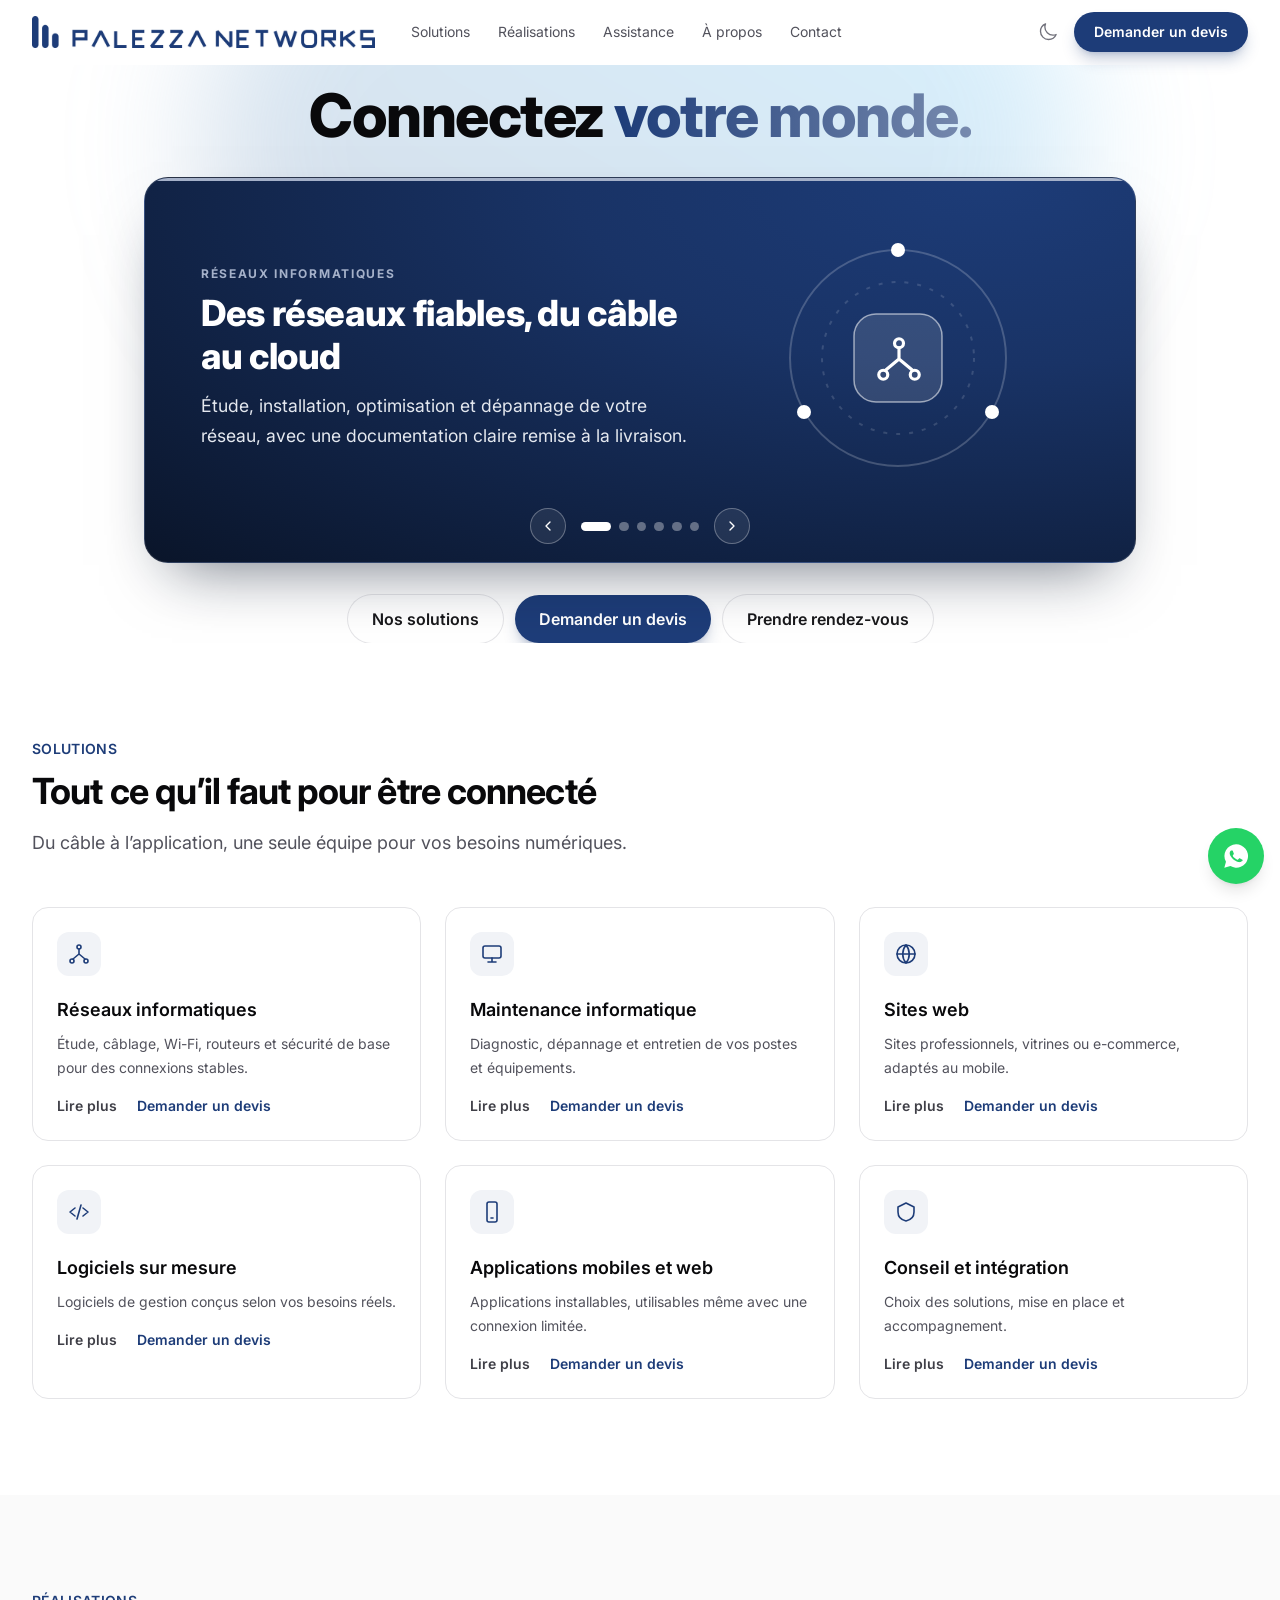
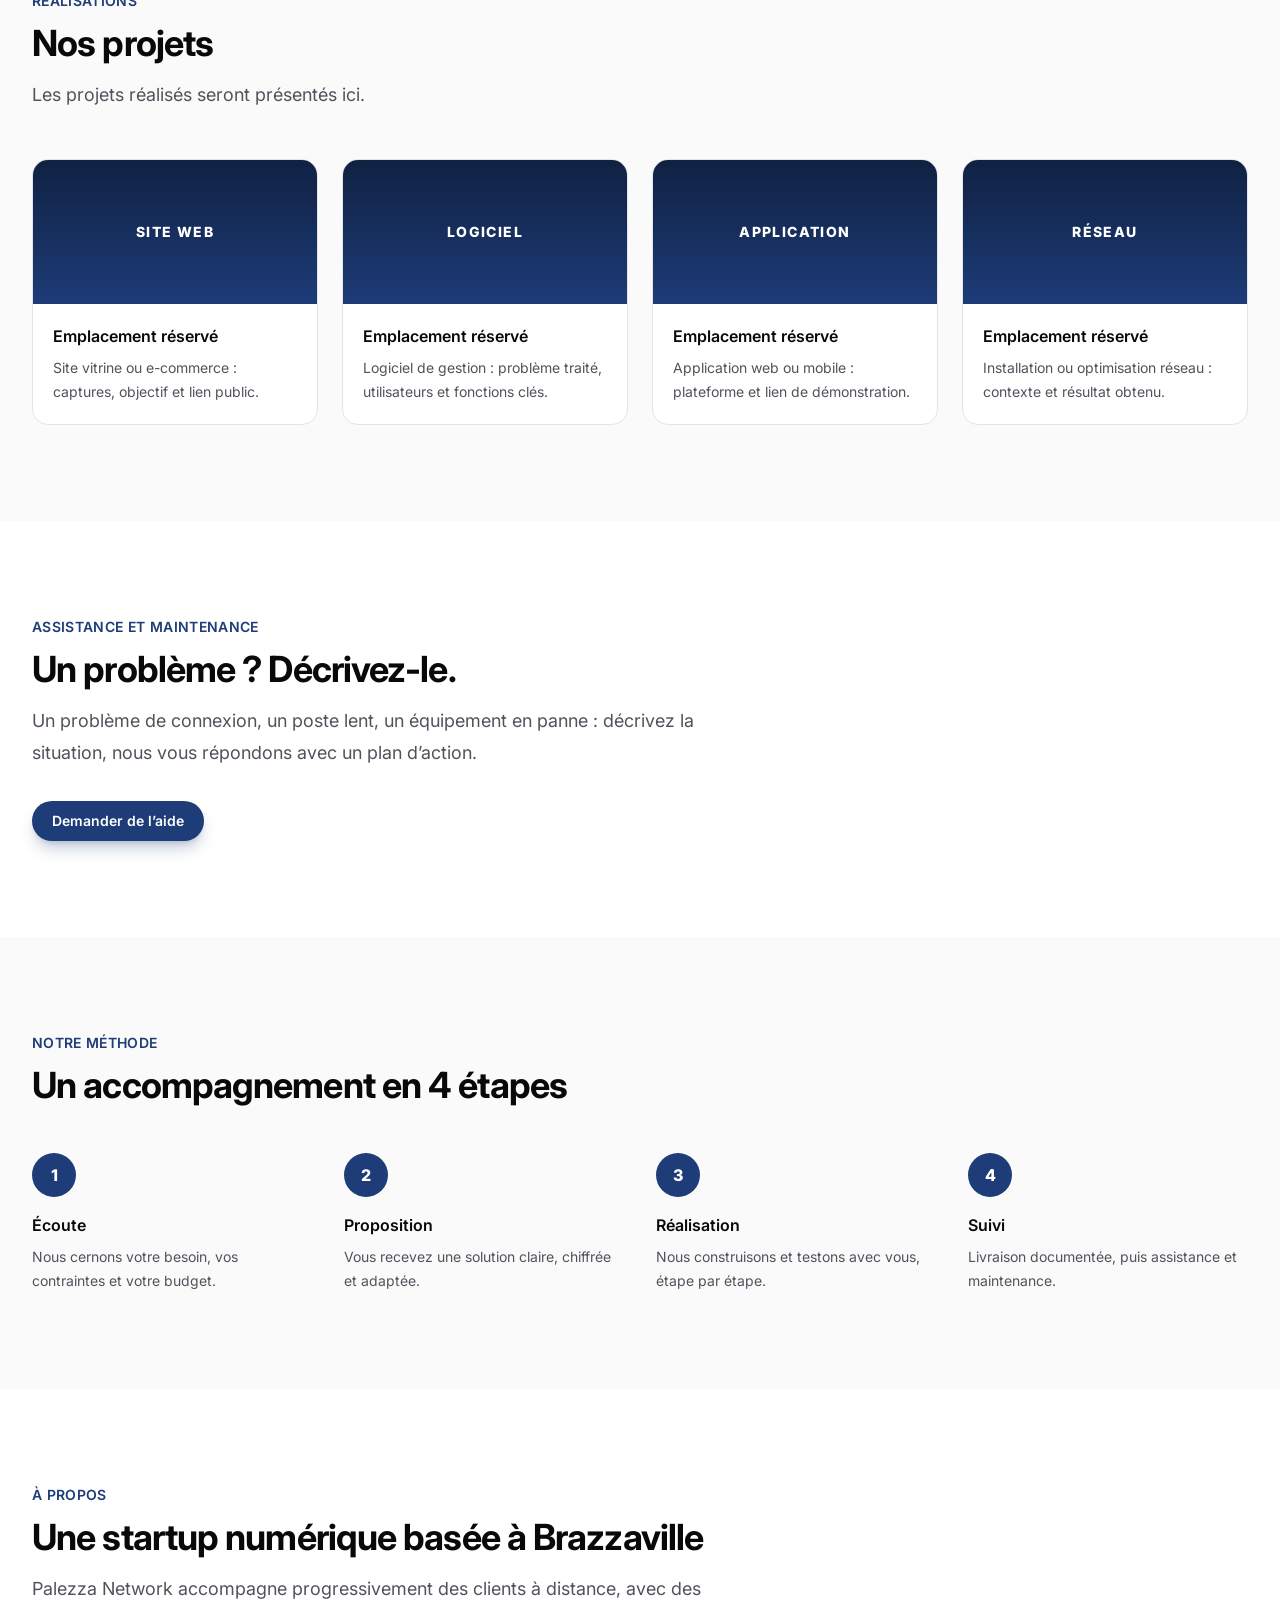
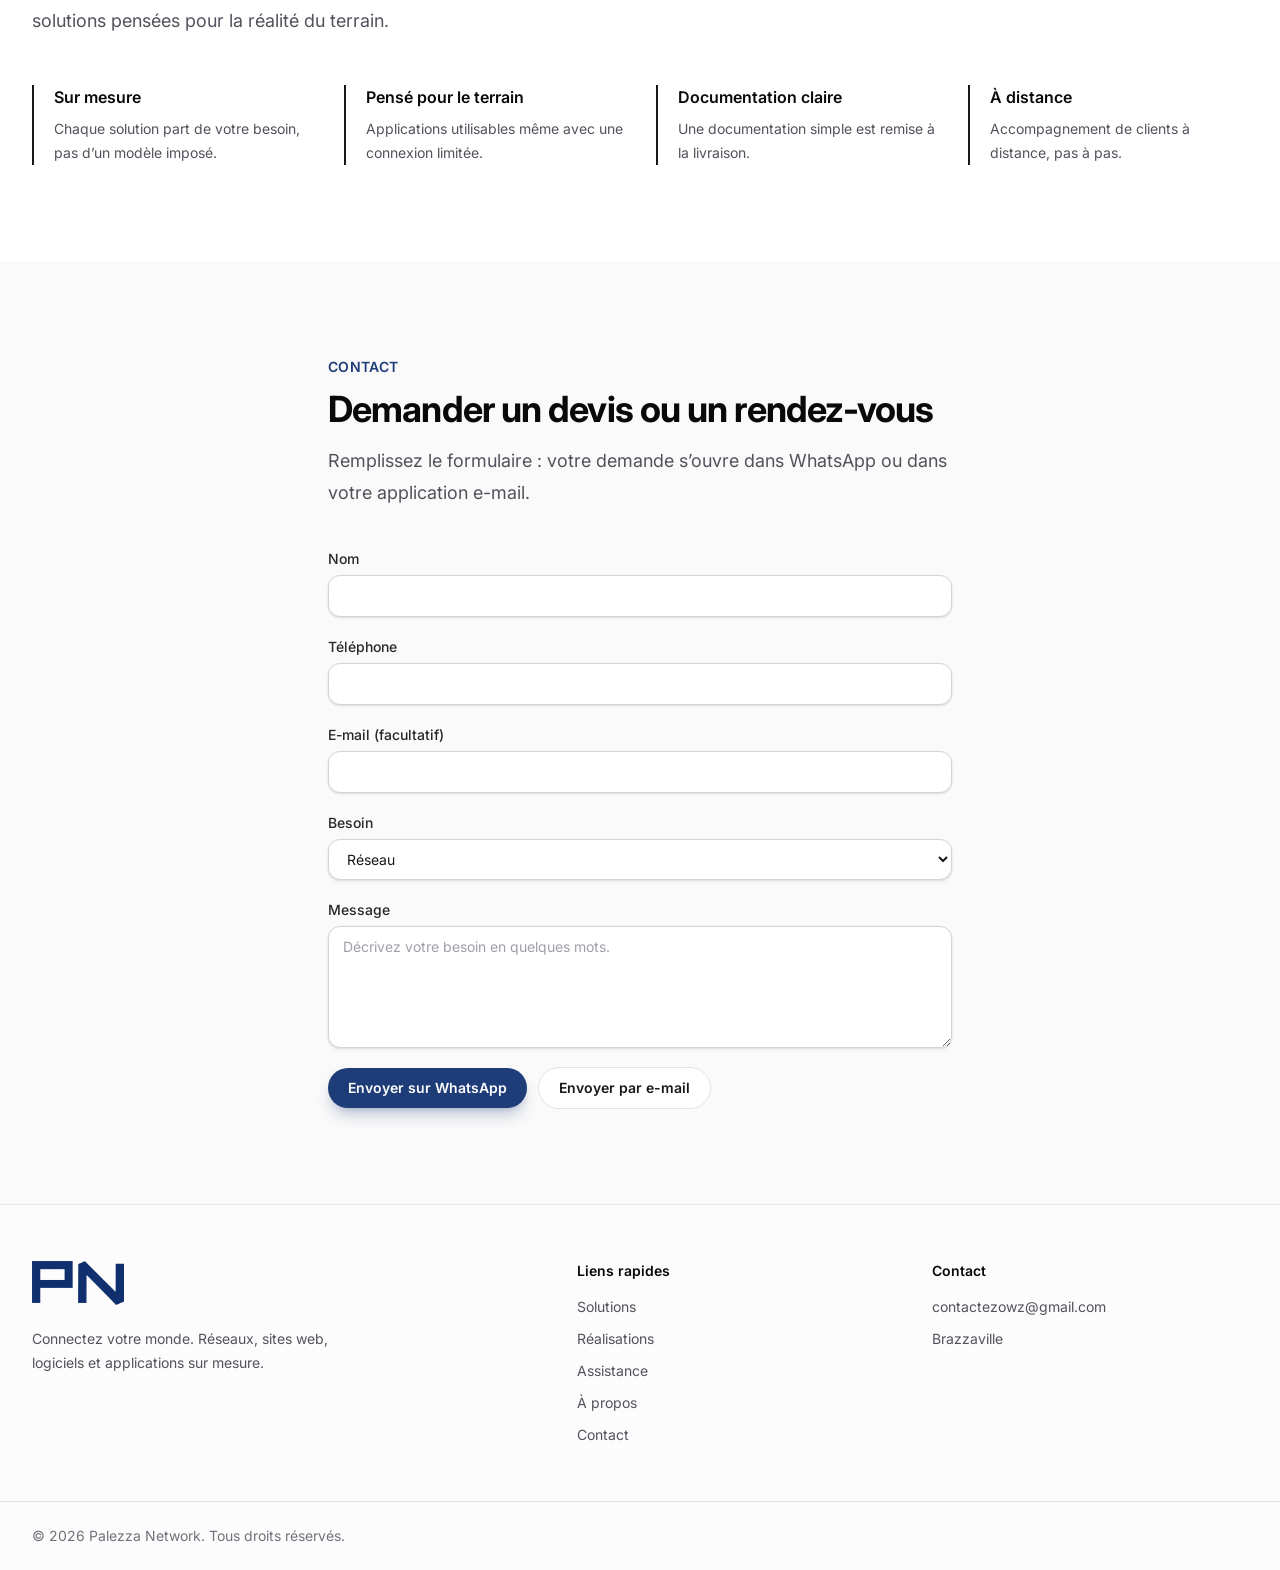
==== public/index.html @ f452a82d "Site Palezza Networks v7 : panneau jusqu'a 7, images, sans mention Congo" ====
<!DOCTYPE html>
<html lang="fr">
<head>
  <meta charset="utf-8">
  <meta name="viewport" content="width=device-width, initial-scale=1">
  <title>Palezza Network — Réseaux, sites web et applications sur mesure</title>
  <meta name="description" content="Palezza Network conçoit des réseaux informatiques, sites web, logiciels et applications sur mesure à Brazzaville.">
  <meta name="theme-color" content="#ffffff" media="(prefers-color-scheme: light)">
  <meta name="theme-color" content="#09090b" media="(prefers-color-scheme: dark)">
  <meta property="og:type" content="website">
  <meta property="og:site_name" content="Palezza Network">
  <meta property="og:title" content="Palezza Network — Connectez votre monde">
  <meta property="og:description" content="Palezza Network conçoit des réseaux informatiques, sites web, logiciels et applications sur mesure à Brazzaville.">
  <meta property="og:image" content="assets/img/og-image.png">
  <meta name="twitter:card" content="summary_large_image">
  <link rel="icon" href="assets/img/favicon.svg" type="image/svg+xml">
  <link rel="preconnect" href="https://fonts.googleapis.com">
  <link rel="preconnect" href="https://fonts.gstatic.com" crossorigin>
  <link rel="stylesheet" href="https://fonts.googleapis.com/css2?family=Inter:wght@400;500;600;700;800&amp;display=swap">
  <link rel="stylesheet" href="assets/css/style.css">
  <link rel="stylesheet" href="assets/css/extra.css">
  <script>(function(){var d=document.documentElement;d.classList.add('js');try{var t=localStorage.getItem('theme');if(t==='dark'||(!t&&window.matchMedia('(prefers-color-scheme: dark)').matches))d.classList.add('dark');}catch(e){}})();</script>
</head>
<body class="bg-white font-sans text-zinc-900 antialiased dark:bg-zinc-950 dark:text-zinc-100">
<div id="loader" class="loader" role="status" aria-label="Chargement"><div class="jimu-primary-loading"></div></div><noscript><style>#loader{display:none}</style></noscript>
<a href="#main" class="sr-only z-[60] rounded-lg bg-brand-600 px-4 py-2 text-sm font-semibold text-white focus:not-sr-only focus:fixed focus:top-3 focus:left-3">Aller au contenu</a>
<header id="site-header" class="sticky top-0 z-50 border-b border-transparent bg-white/80 backdrop-blur-xl transition duration-300 dark:bg-zinc-950/80 [&.is-scrolled]:border-zinc-200/80 dark:[&.is-scrolled]:border-white/10">
<div class="mx-auto max-w-7xl px-5 sm:px-6 lg:px-8 flex h-16 items-center gap-6">
<a href="index.html#top" class="flex items-center gap-2.5 text-lg font-bold tracking-tight" aria-label="Palezza Network, accueil"><img src="assets/img/logo.png" alt="Palezza Networks" class="logo-img" width="900" height="84"></a>
<nav aria-label="Principale" class="hidden md:block"><ul class="flex items-center gap-1 text-sm"><li><a href="#solutions" class="rounded-full px-3 py-2 text-zinc-600 transition hover:text-zinc-950 dark:text-zinc-400 dark:hover:text-white">Solutions</a></li><li><a href="#realisations" class="rounded-full px-3 py-2 text-zinc-600 transition hover:text-zinc-950 dark:text-zinc-400 dark:hover:text-white">Réalisations</a></li><li><a href="#assistance" class="rounded-full px-3 py-2 text-zinc-600 transition hover:text-zinc-950 dark:text-zinc-400 dark:hover:text-white">Assistance</a></li><li><a href="#apropos" class="rounded-full px-3 py-2 text-zinc-600 transition hover:text-zinc-950 dark:text-zinc-400 dark:hover:text-white">À propos</a></li><li><a href="#contact" class="rounded-full px-3 py-2 text-zinc-600 transition hover:text-zinc-950 dark:text-zinc-400 dark:hover:text-white">Contact</a></li></ul></nav>
<div class="ml-auto flex items-center gap-2"><button type="button" data-theme-toggle class="grid size-9 place-items-center rounded-full text-zinc-500 transition hover:bg-zinc-100 hover:text-zinc-900 dark:text-zinc-400 dark:hover:bg-white/10 dark:hover:text-white">
          <span class="dark:hidden"><svg class="size-5" viewBox="0 0 24 24" fill="none" stroke="currentColor" stroke-width="1.6" stroke-linecap="round" stroke-linejoin="round" aria-hidden="true"><path d="M21.752 15.002A9.72 9.72 0 0 1 18 15.75c-5.385 0-9.75-4.365-9.75-9.75 0-1.33.266-2.597.748-3.752A9.753 9.753 0 0 0 3 11.25C3 16.635 7.365 21 12.75 21a9.753 9.753 0 0 0 9.002-5.998Z"/></svg></span><span class="hidden dark:inline"><svg class="size-5" viewBox="0 0 24 24" fill="none" stroke="currentColor" stroke-width="1.6" stroke-linecap="round" stroke-linejoin="round" aria-hidden="true"><path d="M12 3v2.25m6.364.386-1.591 1.591M21 12h-2.25m-.386 6.364-1.591-1.591M12 18.75V21m-4.773-4.227-1.591 1.591M5.25 12H3m4.227-4.773L5.636 5.636M15.75 12a3.75 3.75 0 1 1-7.5 0 3.75 3.75 0 0 1 7.5 0Z"/></svg></span>
        </button><a href="#contact" class="btn btn-primary hidden sm:inline-flex">Demander un devis</a><button type="button" id="menu-button" class="grid size-9 place-items-center rounded-full text-zinc-700 hover:bg-zinc-100 md:hidden dark:text-zinc-200 dark:hover:bg-white/10" aria-expanded="false" aria-controls="mobile-menu" aria-label="Ouvrir le menu">
          <span data-icon-open><svg class="size-6" viewBox="0 0 24 24" fill="none" stroke="currentColor" stroke-width="1.6" stroke-linecap="round" stroke-linejoin="round" aria-hidden="true"><path d="M3.75 6.75h16.5M3.75 12h16.5m-16.5 5.25h16.5"/></svg></span><span data-icon-close class="hidden"><svg class="size-6" viewBox="0 0 24 24" fill="none" stroke="currentColor" stroke-width="1.6" stroke-linecap="round" stroke-linejoin="round" aria-hidden="true"><path d="M6 18 18 6M6 6l12 12"/></svg></span>
        </button></div></div>
<div id="mobile-menu" class="hidden border-t border-zinc-200 bg-white md:hidden dark:border-white/10 dark:bg-zinc-950"><nav aria-label="Mobile" class="mx-auto max-w-7xl px-5 py-4"><ul class="space-y-1"><li><a href="#solutions" class="block rounded-xl px-3 py-2.5 text-base font-medium text-zinc-700 hover:bg-zinc-100 dark:text-zinc-200 dark:hover:bg-white/5">Solutions</a></li><li><a href="#realisations" class="block rounded-xl px-3 py-2.5 text-base font-medium text-zinc-700 hover:bg-zinc-100 dark:text-zinc-200 dark:hover:bg-white/5">Réalisations</a></li><li><a href="#assistance" class="block rounded-xl px-3 py-2.5 text-base font-medium text-zinc-700 hover:bg-zinc-100 dark:text-zinc-200 dark:hover:bg-white/5">Assistance</a></li><li><a href="#apropos" class="block rounded-xl px-3 py-2.5 text-base font-medium text-zinc-700 hover:bg-zinc-100 dark:text-zinc-200 dark:hover:bg-white/5">À propos</a></li><li><a href="#contact" class="block rounded-xl px-3 py-2.5 text-base font-medium text-zinc-700 hover:bg-zinc-100 dark:text-zinc-200 dark:hover:bg-white/5">Contact</a></li></ul><a href="#contact" class="btn btn-primary mt-4 w-full">Demander un devis</a></nav></div>
</header><main id="main"><span id="top"></span>
<section class="relative isolate overflow-hidden"><div class="pointer-events-none absolute inset-0 -z-10" aria-hidden="true"><div class="absolute -top-40 left-1/2 h-[480px] w-[880px] max-w-[200vw] -translate-x-1/2 rounded-full bg-gradient-to-tr from-brand-400/30 to-sky-300/30 blur-3xl dark:from-brand-600/25 dark:to-sky-500/15"></div></div>
<div class="mx-auto max-w-7xl px-5 sm:px-6 lg:px-8 pt-10 pb-16 sm:pt-14 sm:pb-24 text-center">

<h1 class="reveal mt-5 text-4xl font-extrabold tracking-tight text-zinc-950 sm:text-6xl dark:text-white">Connectez <span class="text-gradient">votre monde.</span></h1>
<div class="board text-left" role="region" aria-roledescription="carrousel" aria-label="Panneau d’information"><div class="board-bar"></div><div class="board-slide on" role="group" aria-roledescription="diapositive" aria-label="1 sur 4"><div><p class="board-eyebrow">Réseaux informatiques</p><h2 class="board-title">Des réseaux fiables, du câble au cloud</h2><p class="board-text">Étude, installation, optimisation et dépannage de votre réseau, avec une documentation claire remise à la livraison.</p></div><svg class="board-art" viewBox="0 0 240 240" aria-hidden="true"><circle cx="120" cy="120" r="108" fill="none" stroke="rgba(255,255,255,.2)" stroke-width="2"/><circle cx="120" cy="120" r="76" fill="none" stroke="rgba(255,255,255,.14)" stroke-width="2" stroke-dasharray="4 9"/><g fill="#fff"><circle cx="120" cy="12" r="7"/><circle cx="214" cy="174" r="7"/><circle cx="26" cy="174" r="7"/></g><rect x="76" y="76" width="88" height="88" rx="22" fill="rgba(255,255,255,.12)" stroke="rgba(255,255,255,.55)" stroke-width="1.5"/><g transform="translate(94 94) scale(2.25)" fill="none" stroke="#fff" stroke-width="1.4" stroke-linecap="round" stroke-linejoin="round"><circle cx="12" cy="5" r="2"/><circle cx="5" cy="19" r="2"/><circle cx="19" cy="19" r="2"/><path d="M12 7v5M12 12l-6 5M12 12l6 5"/></g></svg></div><div class="board-slide" role="group" aria-roledescription="diapositive" aria-label="2 sur 4"><div><p class="board-eyebrow">Sites web et logiciels</p><h2 class="board-title">Votre présence en ligne, sur mesure</h2><p class="board-text">Sites professionnels et logiciels de gestion conçus selon vos besoins réels, lisibles sur tous les écrans.</p></div><svg class="board-art" viewBox="0 0 240 240" aria-hidden="true"><circle cx="120" cy="120" r="108" fill="none" stroke="rgba(255,255,255,.2)" stroke-width="2"/><circle cx="120" cy="120" r="76" fill="none" stroke="rgba(255,255,255,.14)" stroke-width="2" stroke-dasharray="4 9"/><g fill="#fff"><circle cx="120" cy="12" r="7"/><circle cx="214" cy="174" r="7"/><circle cx="26" cy="174" r="7"/></g><rect x="76" y="76" width="88" height="88" rx="22" fill="rgba(255,255,255,.12)" stroke="rgba(255,255,255,.55)" stroke-width="1.5"/><g transform="translate(94 94) scale(2.25)" fill="none" stroke="#fff" stroke-width="1.4" stroke-linecap="round" stroke-linejoin="round"><circle cx="12" cy="12" r="9"/><path d="M3 12h18M12 3a14 14 0 0 1 0 18M12 3a14 14 0 0 0 0 18"/></g></svg></div><div class="board-slide" role="group" aria-roledescription="diapositive" aria-label="3 sur 4"><div><p class="board-eyebrow">Applications mobiles et web</p><h2 class="board-title">Votre idée, en application</h2><p class="board-text">Des applications installables et utilisables même avec une connexion limitée, pensées pour le terrain.</p></div><svg class="board-art" viewBox="0 0 240 240" aria-hidden="true"><circle cx="120" cy="120" r="108" fill="none" stroke="rgba(255,255,255,.2)" stroke-width="2"/><circle cx="120" cy="120" r="76" fill="none" stroke="rgba(255,255,255,.14)" stroke-width="2" stroke-dasharray="4 9"/><g fill="#fff"><circle cx="120" cy="12" r="7"/><circle cx="214" cy="174" r="7"/><circle cx="26" cy="174" r="7"/></g><rect x="76" y="76" width="88" height="88" rx="22" fill="rgba(255,255,255,.12)" stroke="rgba(255,255,255,.55)" stroke-width="1.5"/><g transform="translate(94 94) scale(2.25)" fill="none" stroke="#fff" stroke-width="1.4" stroke-linecap="round" stroke-linejoin="round"><rect x="7" y="2" width="10" height="20" rx="2"/><path d="M11 18h2"/></g></svg></div><div class="board-slide" role="group" aria-roledescription="diapositive" aria-label="4 sur 4"><div><p class="board-eyebrow">Assistance et maintenance</p><h2 class="board-title">Un problème ? Un plan d’action clair</h2><p class="board-text">Poste lent, panne ou perte de connexion : décrivez la situation, nous diagnostiquons et vous répondons avec les étapes à suivre.</p></div><svg class="board-art" viewBox="0 0 240 240" aria-hidden="true"><circle cx="120" cy="120" r="108" fill="none" stroke="rgba(255,255,255,.2)" stroke-width="2"/><circle cx="120" cy="120" r="76" fill="none" stroke="rgba(255,255,255,.14)" stroke-width="2" stroke-dasharray="4 9"/><g fill="#fff"><circle cx="120" cy="12" r="7"/><circle cx="214" cy="174" r="7"/><circle cx="26" cy="174" r="7"/></g><rect x="76" y="76" width="88" height="88" rx="22" fill="rgba(255,255,255,.12)" stroke="rgba(255,255,255,.55)" stroke-width="1.5"/><g transform="translate(94 94) scale(2.25)" fill="none" stroke="#fff" stroke-width="1.4" stroke-linecap="round" stroke-linejoin="round"><rect x="3" y="4" width="18" height="12" rx="2"/><path d="M8 20h8M12 16v4"/></g></svg></div><div class="board-slide" role="group" aria-roledescription="diapositive" aria-label="4 sur 4"><div><p class="board-eyebrow">Maintenance informatique</p><h2 class="board-title">Vos équipements toujours opérationnels</h2><p class="board-text">Entretien préventif, mise à jour et remise en état de vos ordinateurs et équipements, pour limiter les pannes et les arrêts d’activité.</p></div><svg class="board-art" viewBox="0 0 240 240" aria-hidden="true"><circle cx="120" cy="120" r="108" fill="none" stroke="rgba(255,255,255,.2)" stroke-width="2"/><circle cx="120" cy="120" r="76" fill="none" stroke="rgba(255,255,255,.14)" stroke-width="2" stroke-dasharray="4 9"/><g fill="#fff"><circle cx="120" cy="12" r="7"/><circle cx="214" cy="174" r="7"/><circle cx="26" cy="174" r="7"/></g><rect x="76" y="76" width="88" height="88" rx="22" fill="rgba(255,255,255,.12)" stroke="rgba(255,255,255,.55)" stroke-width="1.5"/><g transform="translate(94 94) scale(2.25)" fill="none" stroke="#fff" stroke-width="1.4" stroke-linecap="round" stroke-linejoin="round"><rect x="3" y="4" width="18" height="12" rx="2"/><path d="M8 20h8M12 16v4"/></g></svg></div><div class="board-slide" role="group" aria-roledescription="diapositive" aria-label="1 sur 4"><div><p class="board-eyebrow">Contact</p><h2 class="board-title">Parlons de votre projet</h2><p class="board-text">Décrivez votre besoin par WhatsApp ou par e-mail : nous revenons vers vous avec une proposition claire.</p></div><svg class="board-art" viewBox="0 0 240 240" aria-hidden="true"><circle cx="120" cy="120" r="108" fill="none" stroke="rgba(255,255,255,.2)" stroke-width="2"/><circle cx="120" cy="120" r="76" fill="none" stroke="rgba(255,255,255,.14)" stroke-width="2" stroke-dasharray="4 9"/><g fill="#fff"><circle cx="120" cy="12" r="7"/><circle cx="214" cy="174" r="7"/><circle cx="26" cy="174" r="7"/></g><rect x="76" y="76" width="88" height="88" rx="22" fill="rgba(255,255,255,.12)" stroke="rgba(255,255,255,.55)" stroke-width="1.5"/><g transform="translate(94 94) scale(2.25)" fill="none" stroke="#fff" stroke-width="1.4" stroke-linecap="round" stroke-linejoin="round"><circle cx="12" cy="5" r="2"/><circle cx="5" cy="19" r="2"/><circle cx="19" cy="19" r="2"/><path d="M12 7v5M12 12l-6 5M12 12l6 5"/></g></svg></div><div class="board-ctl"><button type="button" class="board-arrow" data-dir="-1" aria-label="Précédent"><svg width="16" height="16" viewBox="0 0 24 24" fill="none" stroke="currentColor" stroke-width="2" stroke-linecap="round" stroke-linejoin="round"><path d="M15 18l-6-6 6-6"/></svg></button><div class="board-dots"></div><button type="button" class="board-arrow" data-dir="1" aria-label="Suivant"><svg width="16" height="16" viewBox="0 0 24 24" fill="none" stroke="currentColor" stroke-width="2" stroke-linecap="round" stroke-linejoin="round"><path d="M9 6l6 6-6 6"/></svg></button></div></div>
<div class="mt-8 flex flex-wrap items-center justify-center gap-3"><a href="#solutions" class="btn btn-secondary btn-lg">Nos solutions</a><a href="#contact" data-need="Devis" class="btn btn-primary btn-lg">Demander un devis</a><a href="#contact" data-need="Rendez-vous" class="btn btn-secondary btn-lg">Prendre rendez-vous</a></div></div></section>
<section id="solutions" class="py-20 sm:py-24 scroll-mt-20"><div class="mx-auto max-w-7xl px-5 sm:px-6 lg:px-8"><div class="max-w-2xl"><p class="text-sm font-semibold tracking-wide text-brand-600 uppercase dark:text-brand-300">Solutions</p><h2 class="mt-3 text-3xl font-bold tracking-tight text-zinc-950 sm:text-4xl dark:text-white">Tout ce qu’il faut pour être connecté</h2><p class="mt-4 text-lg leading-8 text-zinc-600 dark:text-zinc-400">Du câble à l’application, une seule équipe pour vos besoins numériques.</p></div><div class="mt-12 grid gap-6 sm:grid-cols-2 lg:grid-cols-3"><article class="card reveal p-6"><div class="grid size-11 place-items-center rounded-xl bg-brand-50 text-brand-600 dark:bg-brand-500/10 dark:text-brand-300"><svg class="size-6" viewBox="0 0 24 24" fill="none" stroke="currentColor" stroke-width="1.6" stroke-linecap="round" stroke-linejoin="round" aria-hidden="true"><circle cx="12" cy="5" r="2"/><circle cx="5" cy="19" r="2"/><circle cx="19" cy="19" r="2"/><path d="M12 7v5M12 12l-6 5M12 12l6 5"/></svg></div><h3 class="mt-5 text-lg font-semibold text-zinc-950 dark:text-white">Réseaux informatiques</h3><p class="mt-2 text-sm leading-6 text-zinc-600 dark:text-zinc-400">Étude, câblage, Wi-Fi, routeurs et sécurité de base pour des connexions stables.</p><p class="more" hidden>Audit de l’existant, plan de câblage, installation et configuration des équipements (routeurs, switchs, Wi-Fi), sécurisation de base, tests et documentation remise à la livraison.</p><div class="card-actions"><button type="button" data-more aria-expanded="false" class="text-sm font-semibold text-zinc-700 hover:underline dark:text-zinc-300">Lire plus</button><a href="#contact" data-need="Réseau" class="text-sm font-semibold text-brand-600 hover:underline dark:text-brand-300">Demander un devis</a></div></article><article class="card reveal p-6"><div class="grid size-11 place-items-center rounded-xl bg-brand-50 text-brand-600 dark:bg-brand-500/10 dark:text-brand-300"><svg class="size-6" viewBox="0 0 24 24" fill="none" stroke="currentColor" stroke-width="1.6" stroke-linecap="round" stroke-linejoin="round" aria-hidden="true"><rect x="3" y="4" width="18" height="12" rx="2"/><path d="M8 20h8M12 16v4"/></svg></div><h3 class="mt-5 text-lg font-semibold text-zinc-950 dark:text-white">Maintenance informatique</h3><p class="mt-2 text-sm leading-6 text-zinc-600 dark:text-zinc-400">Diagnostic, dépannage et entretien de vos postes et équipements.</p><p class="more" hidden>Diagnostic matériel et logiciel, nettoyage, mises à jour, remplacement de composants, sauvegarde des données et conseils pour éviter les pannes.</p><div class="card-actions"><button type="button" data-more aria-expanded="false" class="text-sm font-semibold text-zinc-700 hover:underline dark:text-zinc-300">Lire plus</button><a href="#contact" data-need="Maintenance" class="text-sm font-semibold text-brand-600 hover:underline dark:text-brand-300">Demander un devis</a></div></article><article class="card reveal p-6"><div class="grid size-11 place-items-center rounded-xl bg-brand-50 text-brand-600 dark:bg-brand-500/10 dark:text-brand-300"><svg class="size-6" viewBox="0 0 24 24" fill="none" stroke="currentColor" stroke-width="1.6" stroke-linecap="round" stroke-linejoin="round" aria-hidden="true"><circle cx="12" cy="12" r="9"/><path d="M3 12h18M12 3a14 14 0 0 1 0 18M12 3a14 14 0 0 0 0 18"/></svg></div><h3 class="mt-5 text-lg font-semibold text-zinc-950 dark:text-white">Sites web</h3><p class="mt-2 text-sm leading-6 text-zinc-600 dark:text-zinc-400">Sites professionnels, vitrines ou e-commerce, adaptés au mobile.</p><p class="more" hidden>Maquette, développement adapté au mobile, formulaire de contact, référencement de base, puis mise en ligne avec nom de domaine et hébergement.</p><div class="card-actions"><button type="button" data-more aria-expanded="false" class="text-sm font-semibold text-zinc-700 hover:underline dark:text-zinc-300">Lire plus</button><a href="#contact" data-need="Site web" class="text-sm font-semibold text-brand-600 hover:underline dark:text-brand-300">Demander un devis</a></div></article><article class="card reveal p-6"><div class="grid size-11 place-items-center rounded-xl bg-brand-50 text-brand-600 dark:bg-brand-500/10 dark:text-brand-300"><svg class="size-6" viewBox="0 0 24 24" fill="none" stroke="currentColor" stroke-width="1.6" stroke-linecap="round" stroke-linejoin="round" aria-hidden="true"><path d="M8 8l-5 4 5 4M16 8l5 4-5 4M14 5l-4 14"/></svg></div><h3 class="mt-5 text-lg font-semibold text-zinc-950 dark:text-white">Logiciels sur mesure</h3><p class="mt-2 text-sm leading-6 text-zinc-600 dark:text-zinc-400">Logiciels de gestion conçus selon vos besoins réels.</p><p class="more" hidden>Analyse de vos processus, conception de l’outil de gestion (stocks, ventes, clients, finances selon votre activité), formation des utilisateurs et évolutions.</p><div class="card-actions"><button type="button" data-more aria-expanded="false" class="text-sm font-semibold text-zinc-700 hover:underline dark:text-zinc-300">Lire plus</button><a href="#contact" data-need="Logiciel" class="text-sm font-semibold text-brand-600 hover:underline dark:text-brand-300">Demander un devis</a></div></article><article class="card reveal p-6"><div class="grid size-11 place-items-center rounded-xl bg-brand-50 text-brand-600 dark:bg-brand-500/10 dark:text-brand-300"><svg class="size-6" viewBox="0 0 24 24" fill="none" stroke="currentColor" stroke-width="1.6" stroke-linecap="round" stroke-linejoin="round" aria-hidden="true"><rect x="7" y="2" width="10" height="20" rx="2"/><path d="M11 18h2"/></svg></div><h3 class="mt-5 text-lg font-semibold text-zinc-950 dark:text-white">Applications mobiles et web</h3><p class="mt-2 text-sm leading-6 text-zinc-600 dark:text-zinc-400">Applications installables, utilisables même avec une connexion limitée.</p><p class="more" hidden>Applications web et mobiles installables, fonctionnement hors ligne selon les besoins, synchronisation dès que la connexion revient.</p><div class="card-actions"><button type="button" data-more aria-expanded="false" class="text-sm font-semibold text-zinc-700 hover:underline dark:text-zinc-300">Lire plus</button><a href="#contact" data-need="Application" class="text-sm font-semibold text-brand-600 hover:underline dark:text-brand-300">Demander un devis</a></div></article><article class="card reveal p-6"><div class="grid size-11 place-items-center rounded-xl bg-brand-50 text-brand-600 dark:bg-brand-500/10 dark:text-brand-300"><svg class="size-6" viewBox="0 0 24 24" fill="none" stroke="currentColor" stroke-width="1.6" stroke-linecap="round" stroke-linejoin="round" aria-hidden="true"><path d="M12 3l8 4v5c0 5-3.500 8-8 9-4.500-1-8-4-8-9V7z"/></svg></div><h3 class="mt-5 text-lg font-semibold text-zinc-950 dark:text-white">Conseil et intégration</h3><p class="mt-2 text-sm leading-6 text-zinc-600 dark:text-zinc-400">Choix des solutions, mise en place et accompagnement.</p><p class="more" hidden>Choix des solutions adaptées à votre budget, plan de mise en place, intégration à vos outils existants et accompagnement des équipes.</p><div class="card-actions"><button type="button" data-more aria-expanded="false" class="text-sm font-semibold text-zinc-700 hover:underline dark:text-zinc-300">Lire plus</button><a href="#contact" data-need="Conseil" class="text-sm font-semibold text-brand-600 hover:underline dark:text-brand-300">Demander un devis</a></div></article></div></div></section>
<section id="realisations" class="bg-zinc-50 py-20 sm:py-24 scroll-mt-20 dark:bg-white/[0.02]"><div class="mx-auto max-w-7xl px-5 sm:px-6 lg:px-8"><div class="max-w-2xl"><p class="text-sm font-semibold tracking-wide text-brand-600 uppercase dark:text-brand-300">Réalisations</p><h2 class="mt-3 text-3xl font-bold tracking-tight text-zinc-950 sm:text-4xl dark:text-white">Nos projets</h2><p class="mt-4 text-lg leading-8 text-zinc-600 dark:text-zinc-400">Les projets réalisés seront présentés ici.</p></div><div class="mt-12 grid gap-6 sm:grid-cols-2 lg:grid-cols-4"><article class="card reveal overflow-hidden"><div class="grid h-36 place-content-center bg-gradient-to-br from-brand-900 to-brand-600 text-sm font-extrabold tracking-widest text-white uppercase">Site web</div><div class="p-5"><h3 class="font-semibold text-zinc-950 dark:text-white">Emplacement réservé</h3><p class="mt-2 text-sm leading-6 text-zinc-600 dark:text-zinc-400">Site vitrine ou e-commerce : captures, objectif et lien public.</p></div></article><article class="card reveal overflow-hidden"><div class="grid h-36 place-content-center bg-gradient-to-br from-brand-900 to-brand-600 text-sm font-extrabold tracking-widest text-white uppercase">Logiciel</div><div class="p-5"><h3 class="font-semibold text-zinc-950 dark:text-white">Emplacement réservé</h3><p class="mt-2 text-sm leading-6 text-zinc-600 dark:text-zinc-400">Logiciel de gestion : problème traité, utilisateurs et fonctions clés.</p></div></article><article class="card reveal overflow-hidden"><div class="grid h-36 place-content-center bg-gradient-to-br from-brand-900 to-brand-600 text-sm font-extrabold tracking-widest text-white uppercase">Application</div><div class="p-5"><h3 class="font-semibold text-zinc-950 dark:text-white">Emplacement réservé</h3><p class="mt-2 text-sm leading-6 text-zinc-600 dark:text-zinc-400">Application web ou mobile : plateforme et lien de démonstration.</p></div></article><article class="card reveal overflow-hidden"><div class="grid h-36 place-content-center bg-gradient-to-br from-brand-900 to-brand-600 text-sm font-extrabold tracking-widest text-white uppercase">Réseau</div><div class="p-5"><h3 class="font-semibold text-zinc-950 dark:text-white">Emplacement réservé</h3><p class="mt-2 text-sm leading-6 text-zinc-600 dark:text-zinc-400">Installation ou optimisation réseau : contexte et résultat obtenu.</p></div></article></div></div></section>
<section id="assistance" class="py-20 sm:py-24 scroll-mt-20"><div class="mx-auto max-w-7xl px-5 sm:px-6 lg:px-8"><div class="max-w-2xl"><p class="text-sm font-semibold tracking-wide text-brand-600 uppercase dark:text-brand-300">Assistance et maintenance</p><h2 class="mt-3 text-3xl font-bold tracking-tight text-zinc-950 sm:text-4xl dark:text-white">Un problème ? Décrivez-le.</h2><p class="mt-4 text-lg leading-8 text-zinc-600 dark:text-zinc-400">Un problème de connexion, un poste lent, un équipement en panne : décrivez la situation, nous vous répondons avec un plan d’action.</p><a href="#contact" data-need="Maintenance" class="btn btn-primary mt-8">Demander de l’aide</a></div></div></section>
<section id="methode" class="bg-zinc-50 py-20 sm:py-24 scroll-mt-20 dark:bg-white/[0.02]"><div class="mx-auto max-w-7xl px-5 sm:px-6 lg:px-8"><div class="max-w-2xl"><p class="text-sm font-semibold tracking-wide text-brand-600 uppercase dark:text-brand-300">Notre méthode</p><h2 class="mt-3 text-3xl font-bold tracking-tight text-zinc-950 sm:text-4xl dark:text-white">Un accompagnement en 4 étapes</h2></div><ol class="mt-12 grid gap-8 sm:grid-cols-2 lg:grid-cols-4"><li class="reveal"><span class="step-n">1</span><h3 class="mt-4 font-semibold text-zinc-950 dark:text-white">Écoute</h3><p class="mt-2 text-sm leading-6 text-zinc-600 dark:text-zinc-400">Nous cernons votre besoin, vos contraintes et votre budget.</p></li><li class="reveal"><span class="step-n">2</span><h3 class="mt-4 font-semibold text-zinc-950 dark:text-white">Proposition</h3><p class="mt-2 text-sm leading-6 text-zinc-600 dark:text-zinc-400">Vous recevez une solution claire, chiffrée et adaptée.</p></li><li class="reveal"><span class="step-n">3</span><h3 class="mt-4 font-semibold text-zinc-950 dark:text-white">Réalisation</h3><p class="mt-2 text-sm leading-6 text-zinc-600 dark:text-zinc-400">Nous construisons et testons avec vous, étape par étape.</p></li><li class="reveal"><span class="step-n">4</span><h3 class="mt-4 font-semibold text-zinc-950 dark:text-white">Suivi</h3><p class="mt-2 text-sm leading-6 text-zinc-600 dark:text-zinc-400">Livraison documentée, puis assistance et maintenance.</p></li></ol></div></section>
<section id="apropos" class="py-20 sm:py-24 scroll-mt-20"><div class="mx-auto max-w-7xl px-5 sm:px-6 lg:px-8"><div class="max-w-2xl"><p class="text-sm font-semibold tracking-wide text-brand-600 uppercase dark:text-brand-300">À propos</p><h2 class="mt-3 text-3xl font-bold tracking-tight text-zinc-950 sm:text-4xl dark:text-white">Une startup numérique basée à Brazzaville</h2><p class="mt-4 text-lg leading-8 text-zinc-600 dark:text-zinc-400">Palezza Network accompagne progressivement des clients à distance, avec des solutions pensées pour la réalité du terrain.</p></div><div class="mt-12 grid gap-8 sm:grid-cols-2 lg:grid-cols-4"><div class="reveal border-l-2 border-brand-500 pl-5"><h3 class="font-semibold text-zinc-950 dark:text-white">Sur mesure</h3><p class="mt-2 text-sm leading-6 text-zinc-600 dark:text-zinc-400">Chaque solution part de votre besoin, pas d’un modèle imposé.</p></div><div class="reveal border-l-2 border-brand-500 pl-5"><h3 class="font-semibold text-zinc-950 dark:text-white">Pensé pour le terrain</h3><p class="mt-2 text-sm leading-6 text-zinc-600 dark:text-zinc-400">Applications utilisables même avec une connexion limitée.</p></div><div class="reveal border-l-2 border-brand-500 pl-5"><h3 class="font-semibold text-zinc-950 dark:text-white">Documentation claire</h3><p class="mt-2 text-sm leading-6 text-zinc-600 dark:text-zinc-400">Une documentation simple est remise à la livraison.</p></div><div class="reveal border-l-2 border-brand-500 pl-5"><h3 class="font-semibold text-zinc-950 dark:text-white">À distance</h3><p class="mt-2 text-sm leading-6 text-zinc-600 dark:text-zinc-400">Accompagnement de clients à distance, pas à pas.</p></div></div></div></section>
<section id="contact" class="bg-zinc-50 py-20 sm:py-24 scroll-mt-20 dark:bg-white/[0.02]"><div class="mx-auto max-w-2xl px-5 sm:px-6"><p class="text-sm font-semibold tracking-wide text-brand-600 uppercase dark:text-brand-300">Contact</p><h2 class="mt-3 text-3xl font-bold tracking-tight text-zinc-950 sm:text-4xl dark:text-white">Demander un devis ou un rendez-vous</h2><p class="mt-4 text-lg leading-8 text-zinc-600 dark:text-zinc-400">Remplissez le formulaire : votre demande s’ouvre dans WhatsApp ou dans votre application e-mail.</p>
<form id="f" novalidate class="mt-10 grid gap-5">
<div><label for="n" class="label">Nom</label><input id="n" type="text" autocomplete="name" class="input"><p id="n-error" class="field-error" hidden></p></div>
<div><label for="t" class="label">Téléphone</label><input id="t" type="tel" autocomplete="tel" class="input"><p id="t-error" class="field-error" hidden></p></div>
<div><label for="e" class="label">E-mail (facultatif)</label><input id="e" type="email" autocomplete="email" class="input"><p id="e-error" class="field-error" hidden></p></div>
<div><label for="b" class="label">Besoin</label><select id="b" class="input"><option>Réseau</option><option>Maintenance</option><option>Site web</option><option>Logiciel</option><option>Application</option><option>Conseil</option><option>Rendez-vous</option><option>Devis</option><option>Autre</option></select><p id="b-error" class="field-error" hidden></p></div>
<div><label for="m" class="label">Message</label><textarea id="m" rows="5" class="input resize-y" placeholder="Décrivez votre besoin en quelques mots."></textarea><p id="m-error" class="field-error" hidden></p></div>
<div class="flex flex-wrap gap-3"><button type="submit" data-ch="wa" class="btn btn-primary">Envoyer sur WhatsApp</button><button type="submit" data-ch="mail" class="btn btn-secondary">Envoyer par e-mail</button></div>
<p id="ok" class="rounded-xl bg-brand-50 p-4 text-sm font-medium text-brand-800 dark:bg-brand-500/10 dark:text-brand-200" hidden role="status"></p></form></div></section>
</main>
<button id="wab" data-back-to-top-avoid aria-label="Discuter sur WhatsApp" class="fixed right-4 bottom-4 z-40 grid size-14 place-items-center rounded-full bg-[#25d366] shadow-lg"><svg class="size-7 fill-white" viewBox="0 0 24 24"><path d="M12 2a10 10 0 0 0-8.600 15L2 22l5.200-1.400A10 10 0 1 0 12 2zm5.200 14c-.2.600-1.300 1.200-1.800 1.200-.5.100-1 .2-3.200-.7-2.700-1.100-4.400-3.800-4.500-4-.1-.2-1.100-1.400-1.100-2.700s.7-1.900.9-2.200c.2-.3.500-.3.700-.3h.5c.2 0 .4 0 .6.500l.8 2c.1.200.1.400 0 .5l-.4.600-.3.400c-.1.100-.3.300-.1.600.2.300.7 1.200 1.600 1.900 1.100 1 2 1.300 2.300 1.400.3.100.4.100.6-.1l.8-1c.2-.3.400-.2.600-.1l1.900.9c.3.100.5.200.5.300.1.100.1.700-.1 1.300z"/></svg></button><footer class="border-t border-zinc-200 bg-zinc-50/60 dark:border-white/10 dark:bg-zinc-950">
<div class="mx-auto max-w-7xl px-5 sm:px-6 lg:px-8 grid gap-10 py-14 md:grid-cols-[1.6fr_1fr_1fr]">
<div class="max-w-xs"><a href="index.html#top" aria-label="Palezza Networks, accueil" class="inline-block"><img src="assets/img/logo-pn.png" alt="Palezza Networks" class="logo-pn" width="300" height="165"></a><p class="mt-4 text-sm leading-6 text-zinc-600 dark:text-zinc-400">Connectez votre monde. Réseaux, sites web, logiciels et applications sur mesure.</p></div>
<div><h2 class="text-sm font-semibold text-zinc-950 dark:text-white">Liens rapides</h2><ul class="mt-4 space-y-3 text-sm"><li><a href="index.html#solutions" class="text-zinc-600 hover:text-zinc-950 dark:text-zinc-400 dark:hover:text-white">Solutions</a></li><li><a href="index.html#realisations" class="text-zinc-600 hover:text-zinc-950 dark:text-zinc-400 dark:hover:text-white">Réalisations</a></li><li><a href="index.html#assistance" class="text-zinc-600 hover:text-zinc-950 dark:text-zinc-400 dark:hover:text-white">Assistance</a></li><li><a href="index.html#apropos" class="text-zinc-600 hover:text-zinc-950 dark:text-zinc-400 dark:hover:text-white">À propos</a></li><li><a href="index.html#contact" class="text-zinc-600 hover:text-zinc-950 dark:text-zinc-400 dark:hover:text-white">Contact</a></li></ul></div>
<div><h2 class="text-sm font-semibold text-zinc-950 dark:text-white">Contact</h2><ul class="mt-4 space-y-3 text-sm text-zinc-600 dark:text-zinc-400"><li id="fmail"></li><li>Brazzaville</li></ul></div></div>
<div class="border-t border-zinc-200 dark:border-white/10"><div class="mx-auto max-w-7xl px-5 sm:px-6 lg:px-8 py-6 text-sm text-zinc-500 dark:text-zinc-400"><p>&copy; <span data-year>2026</span> Palezza Network. Tous droits réservés.</p></div></div></footer><script src="assets/js/main.js"></script>
<script>
/* À configurer : numéro WhatsApp (indicatif sans +, sans espaces) et e-mail. Exemple : whatsapp:"242XXXXXXXXX" */
var CFG={whatsapp:"",email:"contactezowz@gmail.com"};
(function(){var $=function(s){return document.querySelector(s)},ch="wa";
$("#fmail").innerHTML=CFG.email?'<a href="mailto:'+CFG.email+'">'+CFG.email+'</a>':'';
document.querySelectorAll("[data-need]").forEach(function(a){a.addEventListener("click",function(){$("#b").value=a.dataset.need})});
function msg(t){var x=$("#ok");x.hidden=false;x.textContent=t}
function noNum(){msg("Le numéro WhatsApp n’est pas encore configuré. Utilisez l’envoi par e-mail.")}
document.querySelectorAll("#f button[data-ch]").forEach(function(b){b.onclick=function(){ch=b.dataset.ch}});
$("#f").onsubmit=function(ev){ev.preventDefault();var ok=true;
function chk(id,c,t){var v=$(id).value.trim(),er=$(id+"-error"),bad=!c(v);er.hidden=!bad;er.textContent=bad?t:"";$(id).setAttribute("aria-invalid",bad);if(bad)ok=false}
chk("#n",function(v){return v.length>1},"Indiquez votre nom.");
chk("#t",function(v){return v.replace(/\D/g,"").length>=8},"Indiquez un numéro valide (8 chiffres minimum).");
chk("#e",function(v){return !v||/^\S+@\S+\.\S+$/.test(v)},"Cette adresse e-mail n’est pas valide.");
chk("#m",function(v){return v.length>9},"Décrivez votre besoin (10 caractères minimum).");
if(!ok)return;
var txt="Bonjour Palezza Network,\nBesoin : "+$("#b").value+"\nNom : "+$("#n").value+"\nTéléphone : "+$("#t").value+($("#e").value?"\nE-mail : "+$("#e").value:"")+"\n\n"+$("#m").value;
if(ch==="wa"){if(!CFG.whatsapp)return noNum();window.open("https://wa.me/"+CFG.whatsapp+"?text="+encodeURIComponent(txt),"_blank");msg("Merci. WhatsApp s’ouvre avec votre message : appuyez sur Envoyer.")}
else{if(!CFG.email)return msg("L’adresse e-mail n’est pas configurée.");location.href="mailto:"+CFG.email+"?subject="+encodeURIComponent("Demande : "+$("#b").value)+"&body="+encodeURIComponent(txt);msg("Merci. Votre application e-mail s’ouvre : envoyez la demande.")}};
$("#wab").onclick=function(){if(!CFG.whatsapp){location.hash="contact";return noNum()}window.open("https://wa.me/"+CFG.whatsapp+"?text="+encodeURIComponent("Bonjour Palezza Network, j’aimerais en savoir plus sur vos services."),"_blank")};
var bd=$(".board");if(bd){var sl=[].slice.call(bd.querySelectorAll(".board-slide")),dots=bd.querySelector(".board-dots"),bar=bd.querySelector(".board-bar"),ci=0,tm,rm=matchMedia("(prefers-reduced-motion:reduce)").matches;
function build(){sl=[].slice.call(bd.querySelectorAll(".board-slide"));dots.textContent="";sl.forEach(function(x,k){x.setAttribute("aria-label",(k+1)+" sur "+sl.length);var b=document.createElement("button");b.className="board-dot";b.setAttribute("aria-label","Panneau "+(k+1));b.onclick=function(){go(k)};dots.appendChild(b)})}build();window.PN_boardRefresh=function(){build();go(0)};
function go(k){ci=(k+sl.length)%sl.length;sl.forEach(function(x,j){x.classList.toggle("on",j===ci)});[].forEach.call(dots.children,function(b,j){b.setAttribute("aria-current",j===ci)});bar.style.animation="none";void bar.offsetWidth;clearTimeout(tm);if(!rm){bar.style.animation="bprog 10s linear forwards";tm=setTimeout(function(){go(ci+1)},10000)}}
[].forEach.call(bd.querySelectorAll(".board-arrow"),function(a){a.onclick=function(){go(ci+parseInt(a.dataset.dir,10))}});
bd.addEventListener("pointerenter",function(){clearTimeout(tm);bar.style.animationPlayState="paused"});bd.addEventListener("pointerleave",function(){go(ci)});go(0)}
})();
</script><script src="assets/js/config.js"></script><script src="assets/js/site.js"></script>
<script>(function(){var l=document.getElementById("loader");if(!l)return;var t=Date.now();function h(){setTimeout(function(){l.classList.add("done");setTimeout(function(){l.remove()},550)},Math.max(0,600-(Date.now()-t)))}document.readyState==="complete"?h():addEventListener("load",h);setTimeout(h,5000)})();</script>
<script>document.addEventListener("click",function(e){var b=e.target.closest("[data-more]");if(!b)return;var p=b.parentNode.previousElementSibling,o=p.hidden;p.hidden=!o;b.setAttribute("aria-expanded",String(o));b.textContent=o?"Réduire":"Lire plus"})</script>
</body></html>
---- public/assets/css/extra.css ----
/* Compléments Palezza : classes utilisées dans les pages mais absentes du CSS compilé.
   Si vous reconstruisez le CSS avec "npm run build", ce fichier devient facultatif. */
.border-l-2{border-left:2px solid}
.bottom-4{bottom:1rem}.right-4{right:1rem}.z-40{z-index:40}
.gap-5{gap:1.25rem}.h-36{height:9rem}.pl-5{padding-left:1.25rem}
.inline-block{display:inline-block}.place-content-center{place-content:center}
.size-14{width:3.5rem;height:3.5rem}.min-h-\[60vh\]{min-height:60vh}
.scroll-mt-20{scroll-margin-top:5rem}.tracking-widest{letter-spacing:.1em}
.bg-\[\#25d366\]{background:#25d366}.fill-white{fill:#fff}
.from-brand-900{--tw-gradient-from:var(--color-brand-900);--tw-gradient-stops:var(--tw-gradient-from),var(--tw-gradient-to)}
.to-brand-600{--tw-gradient-to:var(--color-brand-600)}
.text-brand-800{color:var(--color-brand-800)}
.dark .dark\:text-brand-200{color:var(--color-brand-200)}
@media(min-width:768px){.md\:grid-cols-\[1\.6fr_1fr_1fr\]{grid-template-columns:1.6fr 1fr 1fr}}
.text-gradient{background-image:linear-gradient(90deg,#1d3c78,#778aae)!important;-webkit-background-clip:text;background-clip:text;color:transparent;-webkit-text-fill-color:transparent}
.logo-img{height:2rem;width:auto;display:block}.dark .logo-img{filter:brightness(0) invert(1)}
.board{position:relative;margin:2rem auto 0;max-width:62rem;border-radius:1.5rem;overflow:hidden;color:#fff;background:radial-gradient(120% 140% at 85% 0%,#1d3c78 0%,#193366 35%,#0a152a 100%);box-shadow:0 30px 60px -28px rgba(10,21,42,.6);border:1px solid rgba(255,255,255,.12)}
.board-slide{display:none;gap:1.5rem;align-items:center;padding:2rem 1.5rem 5rem;min-height:26rem}
.board-slide.on{display:grid;animation:bfade .7s ease}
.board-art{width:11rem;height:11rem;margin:0 auto;order:-1}
.board-eyebrow{font-size:.75rem;font-weight:700;letter-spacing:.14em;text-transform:uppercase;color:#a5b1c9}
.board-title{margin-top:.6rem;font-size:1.65rem;line-height:1.2;font-weight:800;letter-spacing:-.01em}
.board-text{margin-top:.8rem;font-size:1rem;line-height:1.7;color:#e4e8ef}
@media(min-width:768px){.board-slide{grid-template-columns:1.15fr .85fr;padding:3.5rem 3.5rem 5rem;min-height:24rem}.board-art{width:15rem;height:15rem;order:0}.board-title{font-size:2.25rem}.board-text{font-size:1.1rem}}
.board-bar{position:absolute;top:0;left:0;height:3px;width:0;background:#a5b1c9}
@keyframes bprog{to{width:100%}}@keyframes bfade{from{opacity:0;transform:translateY(8px)}to{opacity:1;transform:none}}
.board-ctl{position:absolute;left:0;right:0;bottom:1.1rem;display:flex;align-items:center;justify-content:center;gap:.9rem}
.board-dots{display:flex;gap:.5rem;align-items:center}
.board-dot{width:.6rem;height:.6rem;border-radius:9999px;border:0;padding:0;cursor:pointer;background:rgba(255,255,255,.35);transition:all .3s}
.board-dot[aria-current=true]{width:1.9rem;background:#fff}
.board-arrow{display:grid;place-items:center;width:2.25rem;height:2.25rem;border-radius:9999px;border:1px solid rgba(255,255,255,.3);background:rgba(255,255,255,.08);color:#fff;cursor:pointer}
.board-arrow:hover{background:rgba(255,255,255,.2)}
.card{transition:box-shadow .25s,border-color .25s}.card:hover{box-shadow:0 18px 40px -22px rgba(29,60,120,.45);border-color:var(--color-brand-300)}
.step-n{display:grid;place-items:center;width:2.75rem;height:2.75rem;border-radius:9999px;background:var(--color-brand-600);color:#fff;font-weight:800}
@media(prefers-reduced-motion:reduce){.board-slide.on{animation:none}}
.py-10{padding-top:2.5rem;padding-bottom:2.5rem}.text-amber-900{color:#78350f}.text-rose-600{color:#e11d48}.text-emerald-600{color:#059669}.bg-amber-50{background:#fffbeb}

/* Préchargeur (Uiverse.io, Donewenfu) */
:root{--ld:#1d3c78}.dark{--ld:#a5b1c9}
.loader{position:fixed;inset:0;z-index:100;background:#fff;transition:opacity .5s ease}
.dark .loader{background:#09090b}.loader.done{opacity:0;pointer-events:none}
.jimu-primary-loading:before,.jimu-primary-loading:after{position:absolute;top:0;content:''}
.jimu-primary-loading:before{left:-19.992px}
.jimu-primary-loading:after{left:19.992px;-webkit-animation-delay:.32s!important;animation-delay:.32s!important}
.jimu-primary-loading:before,.jimu-primary-loading:after,.jimu-primary-loading{background:var(--ld);-webkit-animation:loading-keys-app-loading .8s infinite ease-in-out;animation:loading-keys-app-loading .8s infinite ease-in-out;width:13.6px;height:32px}
.jimu-primary-loading{text-indent:-9999em;margin:auto;position:absolute;right:calc(50% - 6.8px);top:calc(50% - 16px);-webkit-animation-delay:.16s!important;animation-delay:.16s!important}
@-webkit-keyframes loading-keys-app-loading{0%,80%,100%{opacity:.75;box-shadow:0 0 var(--ld);height:32px}40%{opacity:1;box-shadow:0 -8px var(--ld);height:40px}}
@keyframes loading-keys-app-loading{0%,80%,100%{opacity:.75;box-shadow:0 0 var(--ld);height:32px}40%{opacity:1;box-shadow:0 -8px var(--ld);height:40px}}

.flag-cg{display:inline-block;flex:none;width:1.9rem;height:1.27rem;border-radius:.25rem;overflow:hidden;box-shadow:0 0 0 1px rgba(0,0,0,.12);margin-left:.5rem}
.flag-cg svg{display:block;width:100%;height:100%}
.logo-pn{height:2.75rem;width:auto;display:block}.dark .logo-pn{filter:brightness(0) invert(1)}
.card-actions{display:flex;flex-wrap:wrap;align-items:center;gap:.5rem 1.25rem;margin-top:1rem}
.more{margin-top:.75rem;font-size:.875rem;line-height:1.6;color:#52525b}.dark .more{color:#a1a1aa}
@media(max-width:420px){.logo-img{height:1.5rem}}
@media(min-width:421px) and (max-width:639px){.logo-img{height:1.75rem}}

.board-img{object-fit:cover;border-radius:1.25rem;box-shadow:0 10px 30px rgba(0,0,0,.35)}
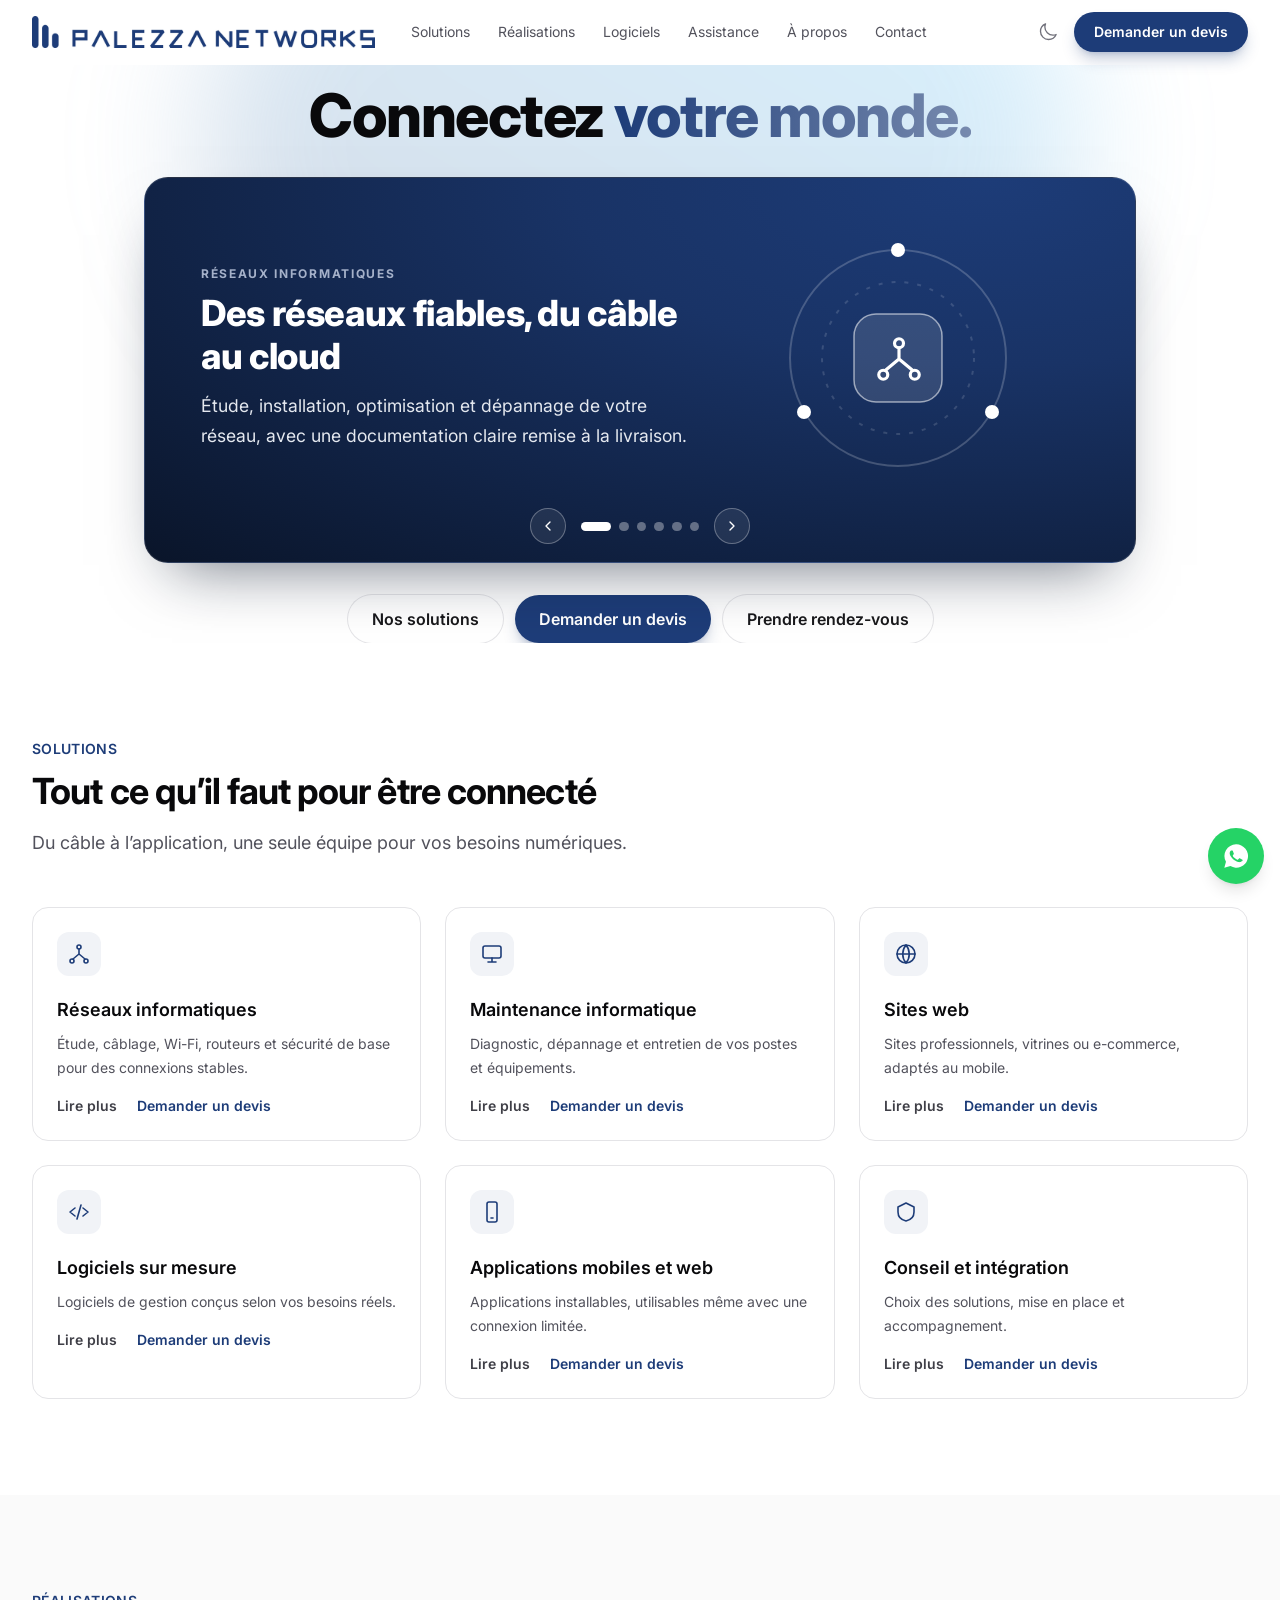
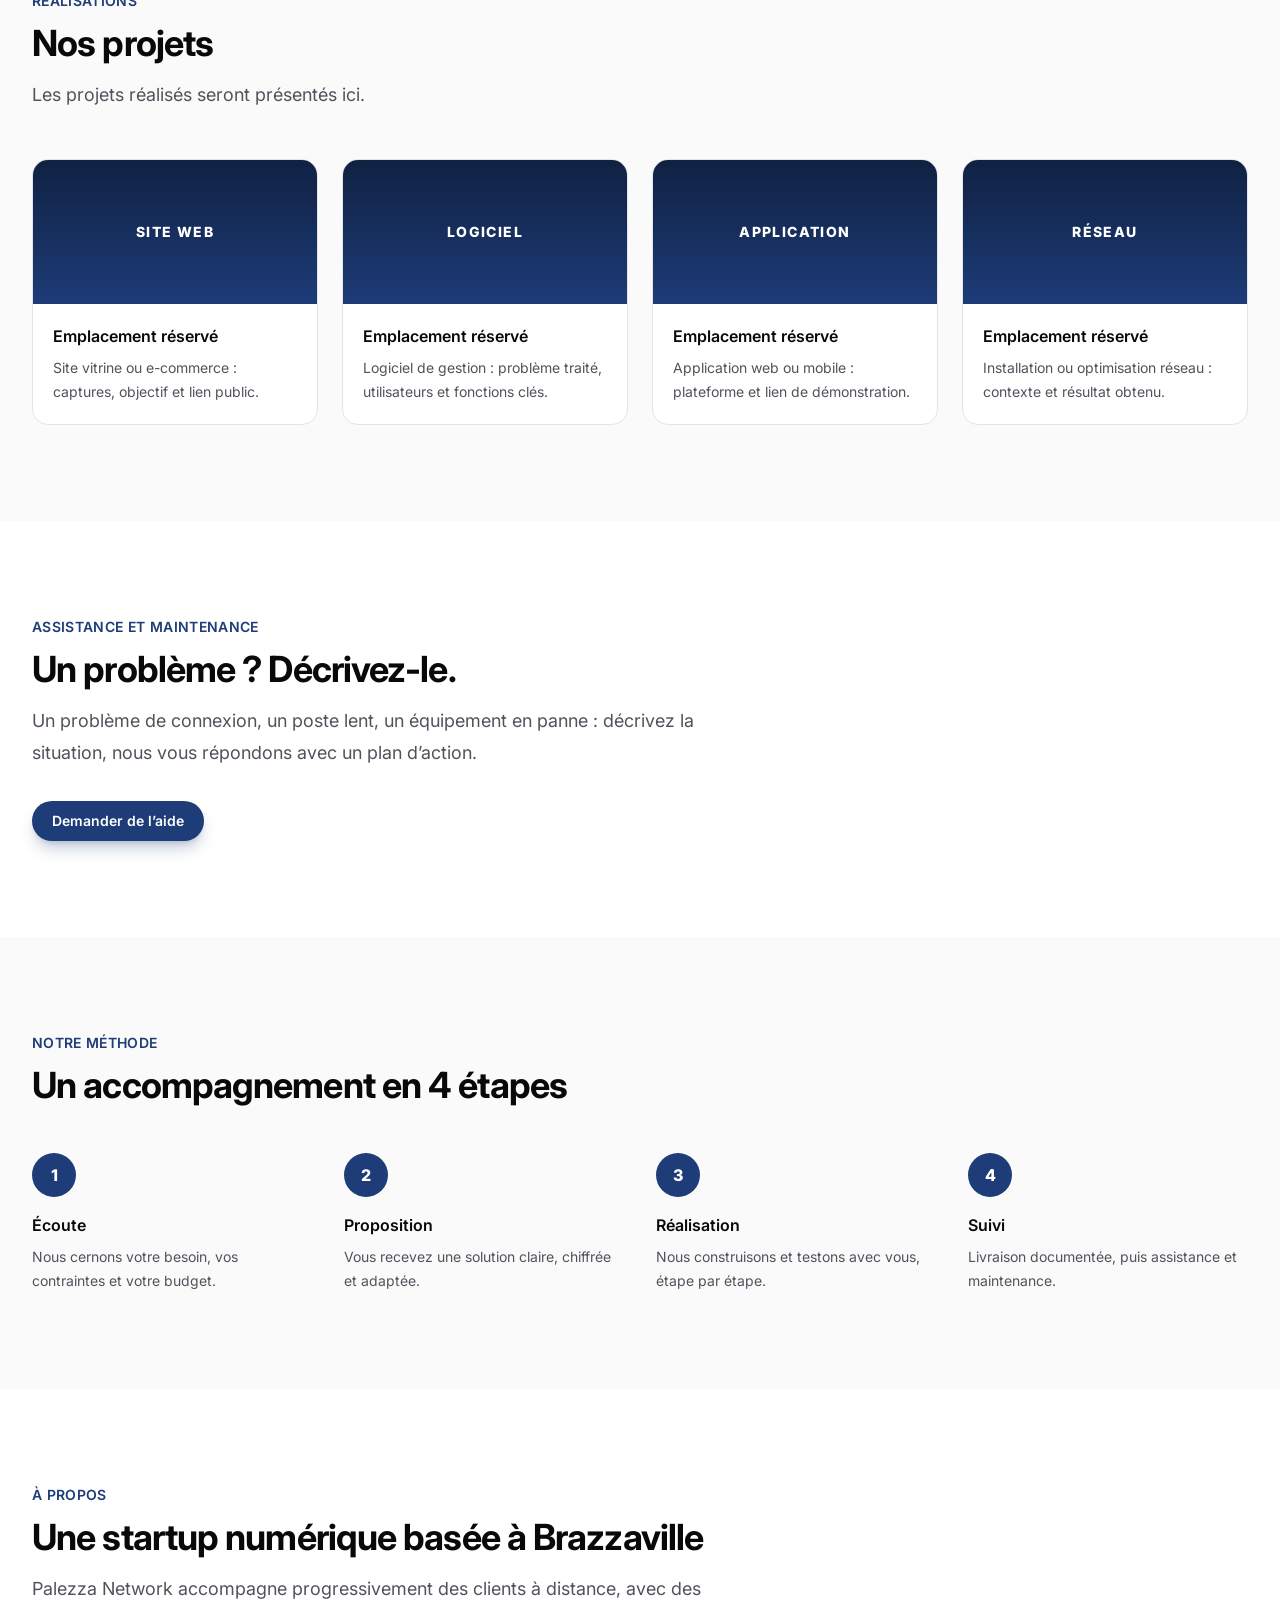
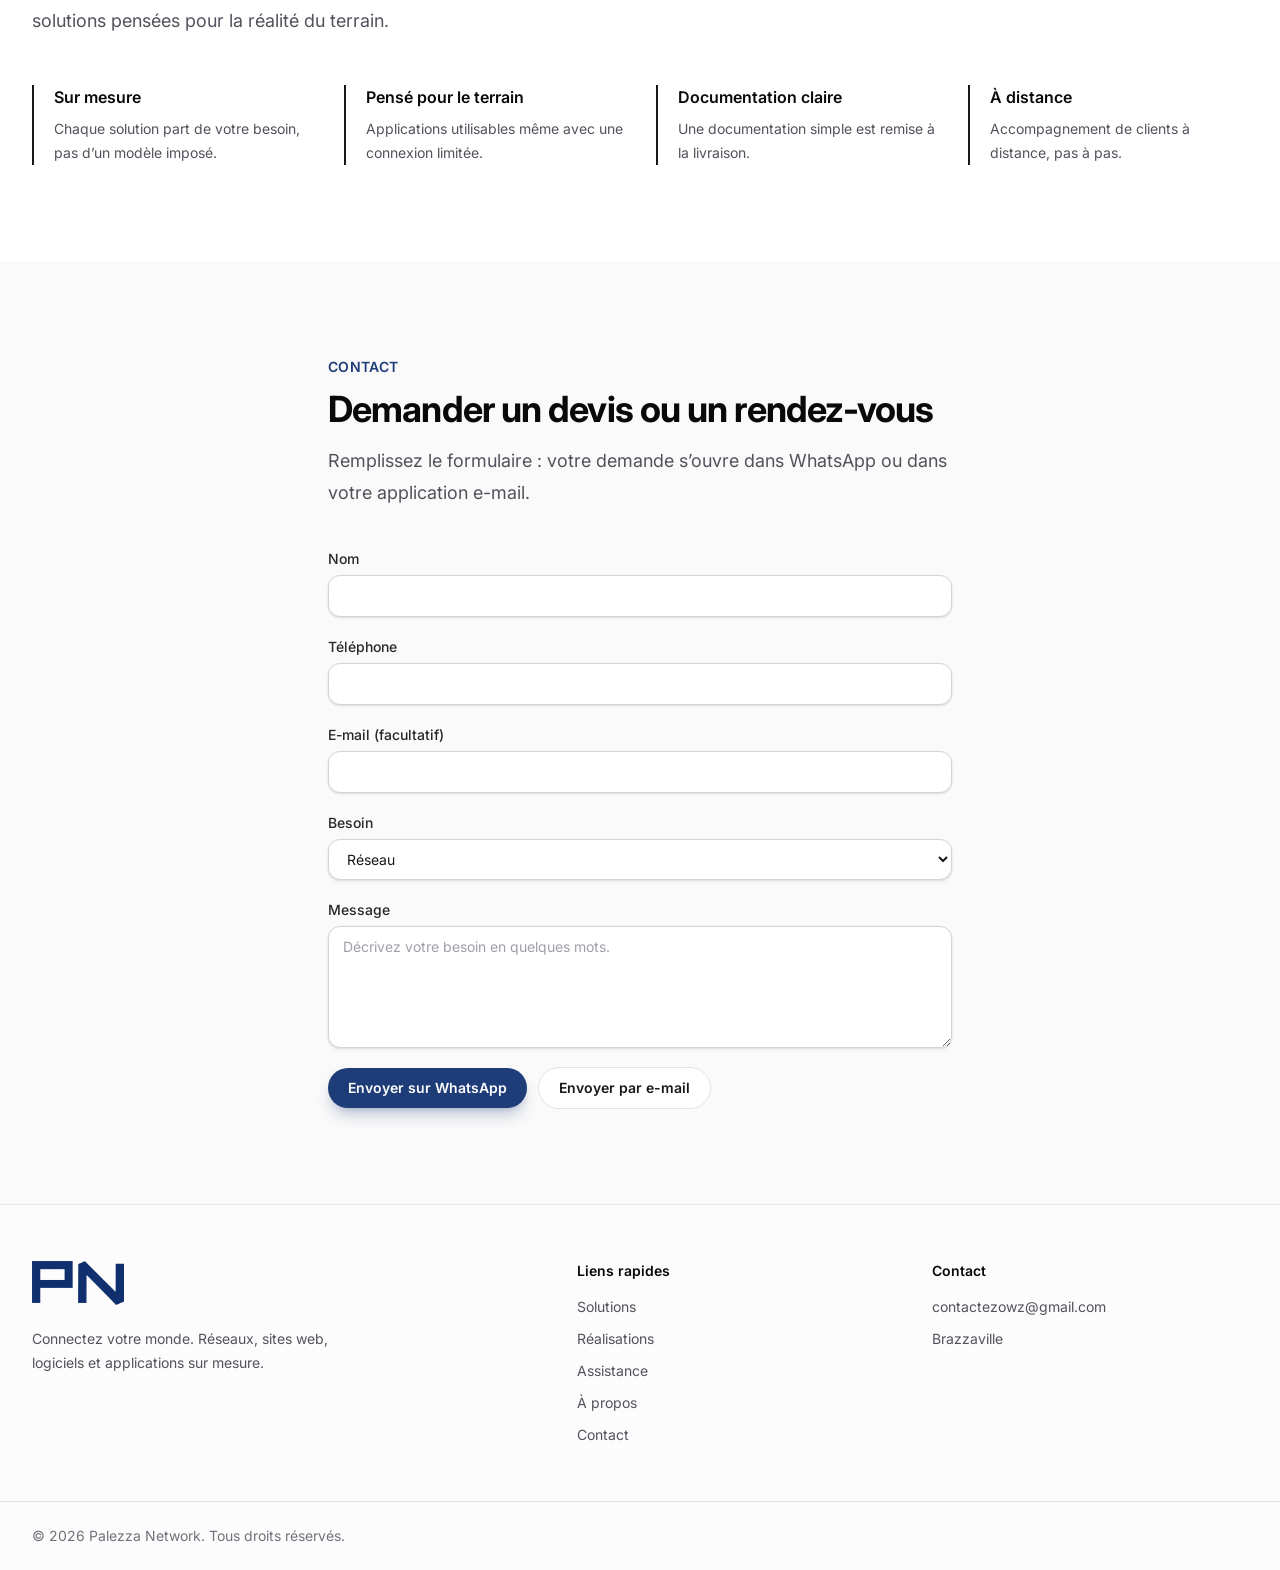
==== commit 0b9283d4: "Admin redesigne (menu lateral), panneaux images plein ecran sans trait de duree, section Logiciels e" ====
--- a/public/index.html
+++ b/public/index.html
@@ -27,13 +27,13 @@
 <header id="site-header" class="sticky top-0 z-50 border-b border-transparent bg-white/80 backdrop-blur-xl transition duration-300 dark:bg-zinc-950/80 [&.is-scrolled]:border-zinc-200/80 dark:[&.is-scrolled]:border-white/10">
 <div class="mx-auto max-w-7xl px-5 sm:px-6 lg:px-8 flex h-16 items-center gap-6">
 <a href="index.html#top" class="flex items-center gap-2.5 text-lg font-bold tracking-tight" aria-label="Palezza Network, accueil"><img src="assets/img/logo.png" alt="Palezza Networks" class="logo-img" width="900" height="84"></a>
-<nav aria-label="Principale" class="hidden md:block"><ul class="flex items-center gap-1 text-sm"><li><a href="#solutions" class="rounded-full px-3 py-2 text-zinc-600 transition hover:text-zinc-950 dark:text-zinc-400 dark:hover:text-white">Solutions</a></li><li><a href="#realisations" class="rounded-full px-3 py-2 text-zinc-600 transition hover:text-zinc-950 dark:text-zinc-400 dark:hover:text-white">Réalisations</a></li><li><a href="#assistance" class="rounded-full px-3 py-2 text-zinc-600 transition hover:text-zinc-950 dark:text-zinc-400 dark:hover:text-white">Assistance</a></li><li><a href="#apropos" class="rounded-full px-3 py-2 text-zinc-600 transition hover:text-zinc-950 dark:text-zinc-400 dark:hover:text-white">À propos</a></li><li><a href="#contact" class="rounded-full px-3 py-2 text-zinc-600 transition hover:text-zinc-950 dark:text-zinc-400 dark:hover:text-white">Contact</a></li></ul></nav>
+<nav aria-label="Principale" class="hidden md:block"><ul class="flex items-center gap-1 text-sm"><li><a href="#solutions" class="rounded-full px-3 py-2 text-zinc-600 transition hover:text-zinc-950 dark:text-zinc-400 dark:hover:text-white">Solutions</a></li><li><a href="#realisations" class="rounded-full px-3 py-2 text-zinc-600 transition hover:text-zinc-950 dark:text-zinc-400 dark:hover:text-white">Réalisations</a></li><li><a href="#logiciels" class="rounded-full px-3 py-2 text-zinc-600 transition hover:text-zinc-950 dark:text-zinc-400 dark:hover:text-white">Logiciels</a></li><li><a href="#assistance" class="rounded-full px-3 py-2 text-zinc-600 transition hover:text-zinc-950 dark:text-zinc-400 dark:hover:text-white">Assistance</a></li><li><a href="#apropos" class="rounded-full px-3 py-2 text-zinc-600 transition hover:text-zinc-950 dark:text-zinc-400 dark:hover:text-white">À propos</a></li><li><a href="#contact" class="rounded-full px-3 py-2 text-zinc-600 transition hover:text-zinc-950 dark:text-zinc-400 dark:hover:text-white">Contact</a></li></ul></nav>
 <div class="ml-auto flex items-center gap-2"><button type="button" data-theme-toggle class="grid size-9 place-items-center rounded-full text-zinc-500 transition hover:bg-zinc-100 hover:text-zinc-900 dark:text-zinc-400 dark:hover:bg-white/10 dark:hover:text-white">
           <span class="dark:hidden"><svg class="size-5" viewBox="0 0 24 24" fill="none" stroke="currentColor" stroke-width="1.6" stroke-linecap="round" stroke-linejoin="round" aria-hidden="true"><path d="M21.752 15.002A9.72 9.72 0 0 1 18 15.75c-5.385 0-9.75-4.365-9.75-9.75 0-1.33.266-2.597.748-3.752A9.753 9.753 0 0 0 3 11.25C3 16.635 7.365 21 12.75 21a9.753 9.753 0 0 0 9.002-5.998Z"/></svg></span><span class="hidden dark:inline"><svg class="size-5" viewBox="0 0 24 24" fill="none" stroke="currentColor" stroke-width="1.6" stroke-linecap="round" stroke-linejoin="round" aria-hidden="true"><path d="M12 3v2.25m6.364.386-1.591 1.591M21 12h-2.25m-.386 6.364-1.591-1.591M12 18.75V21m-4.773-4.227-1.591 1.591M5.25 12H3m4.227-4.773L5.636 5.636M15.75 12a3.75 3.75 0 1 1-7.5 0 3.75 3.75 0 0 1 7.5 0Z"/></svg></span>
         </button><a href="#contact" class="btn btn-primary hidden sm:inline-flex">Demander un devis</a><button type="button" id="menu-button" class="grid size-9 place-items-center rounded-full text-zinc-700 hover:bg-zinc-100 md:hidden dark:text-zinc-200 dark:hover:bg-white/10" aria-expanded="false" aria-controls="mobile-menu" aria-label="Ouvrir le menu">
           <span data-icon-open><svg class="size-6" viewBox="0 0 24 24" fill="none" stroke="currentColor" stroke-width="1.6" stroke-linecap="round" stroke-linejoin="round" aria-hidden="true"><path d="M3.75 6.75h16.5M3.75 12h16.5m-16.5 5.25h16.5"/></svg></span><span data-icon-close class="hidden"><svg class="size-6" viewBox="0 0 24 24" fill="none" stroke="currentColor" stroke-width="1.6" stroke-linecap="round" stroke-linejoin="round" aria-hidden="true"><path d="M6 18 18 6M6 6l12 12"/></svg></span>
         </button></div></div>
-<div id="mobile-menu" class="hidden border-t border-zinc-200 bg-white md:hidden dark:border-white/10 dark:bg-zinc-950"><nav aria-label="Mobile" class="mx-auto max-w-7xl px-5 py-4"><ul class="space-y-1"><li><a href="#solutions" class="block rounded-xl px-3 py-2.5 text-base font-medium text-zinc-700 hover:bg-zinc-100 dark:text-zinc-200 dark:hover:bg-white/5">Solutions</a></li><li><a href="#realisations" class="block rounded-xl px-3 py-2.5 text-base font-medium text-zinc-700 hover:bg-zinc-100 dark:text-zinc-200 dark:hover:bg-white/5">Réalisations</a></li><li><a href="#assistance" class="block rounded-xl px-3 py-2.5 text-base font-medium text-zinc-700 hover:bg-zinc-100 dark:text-zinc-200 dark:hover:bg-white/5">Assistance</a></li><li><a href="#apropos" class="block rounded-xl px-3 py-2.5 text-base font-medium text-zinc-700 hover:bg-zinc-100 dark:text-zinc-200 dark:hover:bg-white/5">À propos</a></li><li><a href="#contact" class="block rounded-xl px-3 py-2.5 text-base font-medium text-zinc-700 hover:bg-zinc-100 dark:text-zinc-200 dark:hover:bg-white/5">Contact</a></li></ul><a href="#contact" class="btn btn-primary mt-4 w-full">Demander un devis</a></nav></div>
+<div id="mobile-menu" class="hidden border-t border-zinc-200 bg-white md:hidden dark:border-white/10 dark:bg-zinc-950"><nav aria-label="Mobile" class="mx-auto max-w-7xl px-5 py-4"><ul class="space-y-1"><li><a href="#solutions" class="block rounded-xl px-3 py-2.5 text-base font-medium text-zinc-700 hover:bg-zinc-100 dark:text-zinc-200 dark:hover:bg-white/5">Solutions</a></li><li><a href="#realisations" class="block rounded-xl px-3 py-2.5 text-base font-medium text-zinc-700 hover:bg-zinc-100 dark:text-zinc-200 dark:hover:bg-white/5">Réalisations</a></li><li><a href="#logiciels" class="block rounded-xl px-3 py-2.5 text-base font-medium text-zinc-700 hover:bg-zinc-100 dark:text-zinc-200 dark:hover:bg-white/5">Logiciels</a></li><li><a href="#assistance" class="block rounded-xl px-3 py-2.5 text-base font-medium text-zinc-700 hover:bg-zinc-100 dark:text-zinc-200 dark:hover:bg-white/5">Assistance</a></li><li><a href="#apropos" class="block rounded-xl px-3 py-2.5 text-base font-medium text-zinc-700 hover:bg-zinc-100 dark:text-zinc-200 dark:hover:bg-white/5">À propos</a></li><li><a href="#contact" class="block rounded-xl px-3 py-2.5 text-base font-medium text-zinc-700 hover:bg-zinc-100 dark:text-zinc-200 dark:hover:bg-white/5">Contact</a></li></ul><a href="#contact" class="btn btn-primary mt-4 w-full">Demander un devis</a></nav></div>
 </header><main id="main"><span id="top"></span>
 <section class="relative isolate overflow-hidden"><div class="pointer-events-none absolute inset-0 -z-10" aria-hidden="true"><div class="absolute -top-40 left-1/2 h-[480px] w-[880px] max-w-[200vw] -translate-x-1/2 rounded-full bg-gradient-to-tr from-brand-400/30 to-sky-300/30 blur-3xl dark:from-brand-600/25 dark:to-sky-500/15"></div></div>
 <div class="mx-auto max-w-7xl px-5 sm:px-6 lg:px-8 pt-10 pb-16 sm:pt-14 sm:pb-24 text-center">
@@ -42,6 +42,7 @@
 <div class="board text-left" role="region" aria-roledescription="carrousel" aria-label="Panneau d’information"><div class="board-bar"></div><div class="board-slide on" role="group" aria-roledescription="diapositive" aria-label="1 sur 4"><div><p class="board-eyebrow">Réseaux informatiques</p><h2 class="board-title">Des réseaux fiables, du câble au cloud</h2><p class="board-text">Étude, installation, optimisation et dépannage de votre réseau, avec une documentation claire remise à la livraison.</p></div><svg class="board-art" viewBox="0 0 240 240" aria-hidden="true"><circle cx="120" cy="120" r="108" fill="none" stroke="rgba(255,255,255,.2)" stroke-width="2"/><circle cx="120" cy="120" r="76" fill="none" stroke="rgba(255,255,255,.14)" stroke-width="2" stroke-dasharray="4 9"/><g fill="#fff"><circle cx="120" cy="12" r="7"/><circle cx="214" cy="174" r="7"/><circle cx="26" cy="174" r="7"/></g><rect x="76" y="76" width="88" height="88" rx="22" fill="rgba(255,255,255,.12)" stroke="rgba(255,255,255,.55)" stroke-width="1.5"/><g transform="translate(94 94) scale(2.25)" fill="none" stroke="#fff" stroke-width="1.4" stroke-linecap="round" stroke-linejoin="round"><circle cx="12" cy="5" r="2"/><circle cx="5" cy="19" r="2"/><circle cx="19" cy="19" r="2"/><path d="M12 7v5M12 12l-6 5M12 12l6 5"/></g></svg></div><div class="board-slide" role="group" aria-roledescription="diapositive" aria-label="2 sur 4"><div><p class="board-eyebrow">Sites web et logiciels</p><h2 class="board-title">Votre présence en ligne, sur mesure</h2><p class="board-text">Sites professionnels et logiciels de gestion conçus selon vos besoins réels, lisibles sur tous les écrans.</p></div><svg class="board-art" viewBox="0 0 240 240" aria-hidden="true"><circle cx="120" cy="120" r="108" fill="none" stroke="rgba(255,255,255,.2)" stroke-width="2"/><circle cx="120" cy="120" r="76" fill="none" stroke="rgba(255,255,255,.14)" stroke-width="2" stroke-dasharray="4 9"/><g fill="#fff"><circle cx="120" cy="12" r="7"/><circle cx="214" cy="174" r="7"/><circle cx="26" cy="174" r="7"/></g><rect x="76" y="76" width="88" height="88" rx="22" fill="rgba(255,255,255,.12)" stroke="rgba(255,255,255,.55)" stroke-width="1.5"/><g transform="translate(94 94) scale(2.25)" fill="none" stroke="#fff" stroke-width="1.4" stroke-linecap="round" stroke-linejoin="round"><circle cx="12" cy="12" r="9"/><path d="M3 12h18M12 3a14 14 0 0 1 0 18M12 3a14 14 0 0 0 0 18"/></g></svg></div><div class="board-slide" role="group" aria-roledescription="diapositive" aria-label="3 sur 4"><div><p class="board-eyebrow">Applications mobiles et web</p><h2 class="board-title">Votre idée, en application</h2><p class="board-text">Des applications installables et utilisables même avec une connexion limitée, pensées pour le terrain.</p></div><svg class="board-art" viewBox="0 0 240 240" aria-hidden="true"><circle cx="120" cy="120" r="108" fill="none" stroke="rgba(255,255,255,.2)" stroke-width="2"/><circle cx="120" cy="120" r="76" fill="none" stroke="rgba(255,255,255,.14)" stroke-width="2" stroke-dasharray="4 9"/><g fill="#fff"><circle cx="120" cy="12" r="7"/><circle cx="214" cy="174" r="7"/><circle cx="26" cy="174" r="7"/></g><rect x="76" y="76" width="88" height="88" rx="22" fill="rgba(255,255,255,.12)" stroke="rgba(255,255,255,.55)" stroke-width="1.5"/><g transform="translate(94 94) scale(2.25)" fill="none" stroke="#fff" stroke-width="1.4" stroke-linecap="round" stroke-linejoin="round"><rect x="7" y="2" width="10" height="20" rx="2"/><path d="M11 18h2"/></g></svg></div><div class="board-slide" role="group" aria-roledescription="diapositive" aria-label="4 sur 4"><div><p class="board-eyebrow">Assistance et maintenance</p><h2 class="board-title">Un problème ? Un plan d’action clair</h2><p class="board-text">Poste lent, panne ou perte de connexion : décrivez la situation, nous diagnostiquons et vous répondons avec les étapes à suivre.</p></div><svg class="board-art" viewBox="0 0 240 240" aria-hidden="true"><circle cx="120" cy="120" r="108" fill="none" stroke="rgba(255,255,255,.2)" stroke-width="2"/><circle cx="120" cy="120" r="76" fill="none" stroke="rgba(255,255,255,.14)" stroke-width="2" stroke-dasharray="4 9"/><g fill="#fff"><circle cx="120" cy="12" r="7"/><circle cx="214" cy="174" r="7"/><circle cx="26" cy="174" r="7"/></g><rect x="76" y="76" width="88" height="88" rx="22" fill="rgba(255,255,255,.12)" stroke="rgba(255,255,255,.55)" stroke-width="1.5"/><g transform="translate(94 94) scale(2.25)" fill="none" stroke="#fff" stroke-width="1.4" stroke-linecap="round" stroke-linejoin="round"><rect x="3" y="4" width="18" height="12" rx="2"/><path d="M8 20h8M12 16v4"/></g></svg></div><div class="board-slide" role="group" aria-roledescription="diapositive" aria-label="4 sur 4"><div><p class="board-eyebrow">Maintenance informatique</p><h2 class="board-title">Vos équipements toujours opérationnels</h2><p class="board-text">Entretien préventif, mise à jour et remise en état de vos ordinateurs et équipements, pour limiter les pannes et les arrêts d’activité.</p></div><svg class="board-art" viewBox="0 0 240 240" aria-hidden="true"><circle cx="120" cy="120" r="108" fill="none" stroke="rgba(255,255,255,.2)" stroke-width="2"/><circle cx="120" cy="120" r="76" fill="none" stroke="rgba(255,255,255,.14)" stroke-width="2" stroke-dasharray="4 9"/><g fill="#fff"><circle cx="120" cy="12" r="7"/><circle cx="214" cy="174" r="7"/><circle cx="26" cy="174" r="7"/></g><rect x="76" y="76" width="88" height="88" rx="22" fill="rgba(255,255,255,.12)" stroke="rgba(255,255,255,.55)" stroke-width="1.5"/><g transform="translate(94 94) scale(2.25)" fill="none" stroke="#fff" stroke-width="1.4" stroke-linecap="round" stroke-linejoin="round"><rect x="3" y="4" width="18" height="12" rx="2"/><path d="M8 20h8M12 16v4"/></g></svg></div><div class="board-slide" role="group" aria-roledescription="diapositive" aria-label="1 sur 4"><div><p class="board-eyebrow">Contact</p><h2 class="board-title">Parlons de votre projet</h2><p class="board-text">Décrivez votre besoin par WhatsApp ou par e-mail : nous revenons vers vous avec une proposition claire.</p></div><svg class="board-art" viewBox="0 0 240 240" aria-hidden="true"><circle cx="120" cy="120" r="108" fill="none" stroke="rgba(255,255,255,.2)" stroke-width="2"/><circle cx="120" cy="120" r="76" fill="none" stroke="rgba(255,255,255,.14)" stroke-width="2" stroke-dasharray="4 9"/><g fill="#fff"><circle cx="120" cy="12" r="7"/><circle cx="214" cy="174" r="7"/><circle cx="26" cy="174" r="7"/></g><rect x="76" y="76" width="88" height="88" rx="22" fill="rgba(255,255,255,.12)" stroke="rgba(255,255,255,.55)" stroke-width="1.5"/><g transform="translate(94 94) scale(2.25)" fill="none" stroke="#fff" stroke-width="1.4" stroke-linecap="round" stroke-linejoin="round"><circle cx="12" cy="5" r="2"/><circle cx="5" cy="19" r="2"/><circle cx="19" cy="19" r="2"/><path d="M12 7v5M12 12l-6 5M12 12l6 5"/></g></svg></div><div class="board-ctl"><button type="button" class="board-arrow" data-dir="-1" aria-label="Précédent"><svg width="16" height="16" viewBox="0 0 24 24" fill="none" stroke="currentColor" stroke-width="2" stroke-linecap="round" stroke-linejoin="round"><path d="M15 18l-6-6 6-6"/></svg></button><div class="board-dots"></div><button type="button" class="board-arrow" data-dir="1" aria-label="Suivant"><svg width="16" height="16" viewBox="0 0 24 24" fill="none" stroke="currentColor" stroke-width="2" stroke-linecap="round" stroke-linejoin="round"><path d="M9 6l6 6-6 6"/></svg></button></div></div>
 <div class="mt-8 flex flex-wrap items-center justify-center gap-3"><a href="#solutions" class="btn btn-secondary btn-lg">Nos solutions</a><a href="#contact" data-need="Devis" class="btn btn-primary btn-lg">Demander un devis</a><a href="#contact" data-need="Rendez-vous" class="btn btn-secondary btn-lg">Prendre rendez-vous</a></div></div></section>
 <section id="solutions" class="py-20 sm:py-24 scroll-mt-20"><div class="mx-auto max-w-7xl px-5 sm:px-6 lg:px-8"><div class="max-w-2xl"><p class="text-sm font-semibold tracking-wide text-brand-600 uppercase dark:text-brand-300">Solutions</p><h2 class="mt-3 text-3xl font-bold tracking-tight text-zinc-950 sm:text-4xl dark:text-white">Tout ce qu’il faut pour être connecté</h2><p class="mt-4 text-lg leading-8 text-zinc-600 dark:text-zinc-400">Du câble à l’application, une seule équipe pour vos besoins numériques.</p></div><div class="mt-12 grid gap-6 sm:grid-cols-2 lg:grid-cols-3"><article class="card reveal p-6"><div class="grid size-11 place-items-center rounded-xl bg-brand-50 text-brand-600 dark:bg-brand-500/10 dark:text-brand-300"><svg class="size-6" viewBox="0 0 24 24" fill="none" stroke="currentColor" stroke-width="1.6" stroke-linecap="round" stroke-linejoin="round" aria-hidden="true"><circle cx="12" cy="5" r="2"/><circle cx="5" cy="19" r="2"/><circle cx="19" cy="19" r="2"/><path d="M12 7v5M12 12l-6 5M12 12l6 5"/></svg></div><h3 class="mt-5 text-lg font-semibold text-zinc-950 dark:text-white">Réseaux informatiques</h3><p class="mt-2 text-sm leading-6 text-zinc-600 dark:text-zinc-400">Étude, câblage, Wi-Fi, routeurs et sécurité de base pour des connexions stables.</p><p class="more" hidden>Audit de l’existant, plan de câblage, installation et configuration des équipements (routeurs, switchs, Wi-Fi), sécurisation de base, tests et documentation remise à la livraison.</p><div class="card-actions"><button type="button" data-more aria-expanded="false" class="text-sm font-semibold text-zinc-700 hover:underline dark:text-zinc-300">Lire plus</button><a href="#contact" data-need="Réseau" class="text-sm font-semibold text-brand-600 hover:underline dark:text-brand-300">Demander un devis</a></div></article><article class="card reveal p-6"><div class="grid size-11 place-items-center rounded-xl bg-brand-50 text-brand-600 dark:bg-brand-500/10 dark:text-brand-300"><svg class="size-6" viewBox="0 0 24 24" fill="none" stroke="currentColor" stroke-width="1.6" stroke-linecap="round" stroke-linejoin="round" aria-hidden="true"><rect x="3" y="4" width="18" height="12" rx="2"/><path d="M8 20h8M12 16v4"/></svg></div><h3 class="mt-5 text-lg font-semibold text-zinc-950 dark:text-white">Maintenance informatique</h3><p class="mt-2 text-sm leading-6 text-zinc-600 dark:text-zinc-400">Diagnostic, dépannage et entretien de vos postes et équipements.</p><p class="more" hidden>Diagnostic matériel et logiciel, nettoyage, mises à jour, remplacement de composants, sauvegarde des données et conseils pour éviter les pannes.</p><div class="card-actions"><button type="button" data-more aria-expanded="false" class="text-sm font-semibold text-zinc-700 hover:underline dark:text-zinc-300">Lire plus</button><a href="#contact" data-need="Maintenance" class="text-sm font-semibold text-brand-600 hover:underline dark:text-brand-300">Demander un devis</a></div></article><article class="card reveal p-6"><div class="grid size-11 place-items-center rounded-xl bg-brand-50 text-brand-600 dark:bg-brand-500/10 dark:text-brand-300"><svg class="size-6" viewBox="0 0 24 24" fill="none" stroke="currentColor" stroke-width="1.6" stroke-linecap="round" stroke-linejoin="round" aria-hidden="true"><circle cx="12" cy="12" r="9"/><path d="M3 12h18M12 3a14 14 0 0 1 0 18M12 3a14 14 0 0 0 0 18"/></svg></div><h3 class="mt-5 text-lg font-semibold text-zinc-950 dark:text-white">Sites web</h3><p class="mt-2 text-sm leading-6 text-zinc-600 dark:text-zinc-400">Sites professionnels, vitrines ou e-commerce, adaptés au mobile.</p><p class="more" hidden>Maquette, développement adapté au mobile, formulaire de contact, référencement de base, puis mise en ligne avec nom de domaine et hébergement.</p><div class="card-actions"><button type="button" data-more aria-expanded="false" class="text-sm font-semibold text-zinc-700 hover:underline dark:text-zinc-300">Lire plus</button><a href="#contact" data-need="Site web" class="text-sm font-semibold text-brand-600 hover:underline dark:text-brand-300">Demander un devis</a></div></article><article class="card reveal p-6"><div class="grid size-11 place-items-center rounded-xl bg-brand-50 text-brand-600 dark:bg-brand-500/10 dark:text-brand-300"><svg class="size-6" viewBox="0 0 24 24" fill="none" stroke="currentColor" stroke-width="1.6" stroke-linecap="round" stroke-linejoin="round" aria-hidden="true"><path d="M8 8l-5 4 5 4M16 8l5 4-5 4M14 5l-4 14"/></svg></div><h3 class="mt-5 text-lg font-semibold text-zinc-950 dark:text-white">Logiciels sur mesure</h3><p class="mt-2 text-sm leading-6 text-zinc-600 dark:text-zinc-400">Logiciels de gestion conçus selon vos besoins réels.</p><p class="more" hidden>Analyse de vos processus, conception de l’outil de gestion (stocks, ventes, clients, finances selon votre activité), formation des utilisateurs et évolutions.</p><div class="card-actions"><button type="button" data-more aria-expanded="false" class="text-sm font-semibold text-zinc-700 hover:underline dark:text-zinc-300">Lire plus</button><a href="#contact" data-need="Logiciel" class="text-sm font-semibold text-brand-600 hover:underline dark:text-brand-300">Demander un devis</a></div></article><article class="card reveal p-6"><div class="grid size-11 place-items-center rounded-xl bg-brand-50 text-brand-600 dark:bg-brand-500/10 dark:text-brand-300"><svg class="size-6" viewBox="0 0 24 24" fill="none" stroke="currentColor" stroke-width="1.6" stroke-linecap="round" stroke-linejoin="round" aria-hidden="true"><rect x="7" y="2" width="10" height="20" rx="2"/><path d="M11 18h2"/></svg></div><h3 class="mt-5 text-lg font-semibold text-zinc-950 dark:text-white">Applications mobiles et web</h3><p class="mt-2 text-sm leading-6 text-zinc-600 dark:text-zinc-400">Applications installables, utilisables même avec une connexion limitée.</p><p class="more" hidden>Applications web et mobiles installables, fonctionnement hors ligne selon les besoins, synchronisation dès que la connexion revient.</p><div class="card-actions"><button type="button" data-more aria-expanded="false" class="text-sm font-semibold text-zinc-700 hover:underline dark:text-zinc-300">Lire plus</button><a href="#contact" data-need="Application" class="text-sm font-semibold text-brand-600 hover:underline dark:text-brand-300">Demander un devis</a></div></article><article class="card reveal p-6"><div class="grid size-11 place-items-center rounded-xl bg-brand-50 text-brand-600 dark:bg-brand-500/10 dark:text-brand-300"><svg class="size-6" viewBox="0 0 24 24" fill="none" stroke="currentColor" stroke-width="1.6" stroke-linecap="round" stroke-linejoin="round" aria-hidden="true"><path d="M12 3l8 4v5c0 5-3.500 8-8 9-4.500-1-8-4-8-9V7z"/></svg></div><h3 class="mt-5 text-lg font-semibold text-zinc-950 dark:text-white">Conseil et intégration</h3><p class="mt-2 text-sm leading-6 text-zinc-600 dark:text-zinc-400">Choix des solutions, mise en place et accompagnement.</p><p class="more" hidden>Choix des solutions adaptées à votre budget, plan de mise en place, intégration à vos outils existants et accompagnement des équipes.</p><div class="card-actions"><button type="button" data-more aria-expanded="false" class="text-sm font-semibold text-zinc-700 hover:underline dark:text-zinc-300">Lire plus</button><a href="#contact" data-need="Conseil" class="text-sm font-semibold text-brand-600 hover:underline dark:text-brand-300">Demander un devis</a></div></article></div></div></section>
+<section id="logiciels" class="apps-sec py-20 sm:py-24 scroll-mt-20" hidden><div class="mx-auto max-w-7xl px-5 sm:px-6 lg:px-8"><div class="max-w-2xl"><p class="text-sm font-semibold tracking-wide text-brand-600 uppercase dark:text-brand-300">Logiciels et applications</p><h2 class="mt-3 text-3xl font-bold tracking-tight text-zinc-950 sm:text-4xl dark:text-white">Téléchargez nos solutions</h2><p class="mt-4 text-lg leading-8 text-zinc-600 dark:text-zinc-400">Choisissez votre appareil : Android, iOS, Windows ou macOS.</p></div><div id="apps" class="apps mt-12"></div></div></section>
 <section id="realisations" class="bg-zinc-50 py-20 sm:py-24 scroll-mt-20 dark:bg-white/[0.02]"><div class="mx-auto max-w-7xl px-5 sm:px-6 lg:px-8"><div class="max-w-2xl"><p class="text-sm font-semibold tracking-wide text-brand-600 uppercase dark:text-brand-300">Réalisations</p><h2 class="mt-3 text-3xl font-bold tracking-tight text-zinc-950 sm:text-4xl dark:text-white">Nos projets</h2><p class="mt-4 text-lg leading-8 text-zinc-600 dark:text-zinc-400">Les projets réalisés seront présentés ici.</p></div><div class="mt-12 grid gap-6 sm:grid-cols-2 lg:grid-cols-4"><article class="card reveal overflow-hidden"><div class="grid h-36 place-content-center bg-gradient-to-br from-brand-900 to-brand-600 text-sm font-extrabold tracking-widest text-white uppercase">Site web</div><div class="p-5"><h3 class="font-semibold text-zinc-950 dark:text-white">Emplacement réservé</h3><p class="mt-2 text-sm leading-6 text-zinc-600 dark:text-zinc-400">Site vitrine ou e-commerce : captures, objectif et lien public.</p></div></article><article class="card reveal overflow-hidden"><div class="grid h-36 place-content-center bg-gradient-to-br from-brand-900 to-brand-600 text-sm font-extrabold tracking-widest text-white uppercase">Logiciel</div><div class="p-5"><h3 class="font-semibold text-zinc-950 dark:text-white">Emplacement réservé</h3><p class="mt-2 text-sm leading-6 text-zinc-600 dark:text-zinc-400">Logiciel de gestion : problème traité, utilisateurs et fonctions clés.</p></div></article><article class="card reveal overflow-hidden"><div class="grid h-36 place-content-center bg-gradient-to-br from-brand-900 to-brand-600 text-sm font-extrabold tracking-widest text-white uppercase">Application</div><div class="p-5"><h3 class="font-semibold text-zinc-950 dark:text-white">Emplacement réservé</h3><p class="mt-2 text-sm leading-6 text-zinc-600 dark:text-zinc-400">Application web ou mobile : plateforme et lien de démonstration.</p></div></article><article class="card reveal overflow-hidden"><div class="grid h-36 place-content-center bg-gradient-to-br from-brand-900 to-brand-600 text-sm font-extrabold tracking-widest text-white uppercase">Réseau</div><div class="p-5"><h3 class="font-semibold text-zinc-950 dark:text-white">Emplacement réservé</h3><p class="mt-2 text-sm leading-6 text-zinc-600 dark:text-zinc-400">Installation ou optimisation réseau : contexte et résultat obtenu.</p></div></article></div></div></section>
 <section id="assistance" class="py-20 sm:py-24 scroll-mt-20"><div class="mx-auto max-w-7xl px-5 sm:px-6 lg:px-8"><div class="max-w-2xl"><p class="text-sm font-semibold tracking-wide text-brand-600 uppercase dark:text-brand-300">Assistance et maintenance</p><h2 class="mt-3 text-3xl font-bold tracking-tight text-zinc-950 sm:text-4xl dark:text-white">Un problème ? Décrivez-le.</h2><p class="mt-4 text-lg leading-8 text-zinc-600 dark:text-zinc-400">Un problème de connexion, un poste lent, un équipement en panne : décrivez la situation, nous vous répondons avec un plan d’action.</p><a href="#contact" data-need="Maintenance" class="btn btn-primary mt-8">Demander de l’aide</a></div></div></section>
 <section id="methode" class="bg-zinc-50 py-20 sm:py-24 scroll-mt-20 dark:bg-white/[0.02]"><div class="mx-auto max-w-7xl px-5 sm:px-6 lg:px-8"><div class="max-w-2xl"><p class="text-sm font-semibold tracking-wide text-brand-600 uppercase dark:text-brand-300">Notre méthode</p><h2 class="mt-3 text-3xl font-bold tracking-tight text-zinc-950 sm:text-4xl dark:text-white">Un accompagnement en 4 étapes</h2></div><ol class="mt-12 grid gap-8 sm:grid-cols-2 lg:grid-cols-4"><li class="reveal"><span class="step-n">1</span><h3 class="mt-4 font-semibold text-zinc-950 dark:text-white">Écoute</h3><p class="mt-2 text-sm leading-6 text-zinc-600 dark:text-zinc-400">Nous cernons votre besoin, vos contraintes et votre budget.</p></li><li class="reveal"><span class="step-n">2</span><h3 class="mt-4 font-semibold text-zinc-950 dark:text-white">Proposition</h3><p class="mt-2 text-sm leading-6 text-zinc-600 dark:text-zinc-400">Vous recevez une solution claire, chiffrée et adaptée.</p></li><li class="reveal"><span class="step-n">3</span><h3 class="mt-4 font-semibold text-zinc-950 dark:text-white">Réalisation</h3><p class="mt-2 text-sm leading-6 text-zinc-600 dark:text-zinc-400">Nous construisons et testons avec vous, étape par étape.</p></li><li class="reveal"><span class="step-n">4</span><h3 class="mt-4 font-semibold text-zinc-950 dark:text-white">Suivi</h3><p class="mt-2 text-sm leading-6 text-zinc-600 dark:text-zinc-400">Livraison documentée, puis assistance et maintenance.</p></li></ol></div></section>
--- a/public/assets/css/extra.css
+++ b/public/assets/css/extra.css
@@ -56,3 +56,43 @@
 @media(min-width:421px) and (max-width:639px){.logo-img{height:1.75rem}}
 
 .board-img{object-fit:cover;border-radius:1.25rem;box-shadow:0 10px 30px rgba(0,0,0,.35)}
+
+/* ===== Panneaux plein écran, barre de durée masquée ===== */
+.board-bar{display:none!important}.board-ctl{z-index:3}
+html.bfull{overflow-x:clip}
+.board.board-full{width:100vw;max-width:none;margin-left:calc(50% - 50vw);border-radius:0;border:0;box-shadow:none}
+.board.board-full .board-slide{min-height:min(86svh,46rem)}
+.board-slide{position:relative}
+.board-bg{position:absolute;inset:0;z-index:0}.board-bg img{width:100%;height:100%;object-fit:cover;display:block}
+.board-bg:after{content:"";position:absolute;inset:0;background:linear-gradient(90deg,rgba(6,16,40,.8) 0%,rgba(6,16,40,.42) 55%,rgba(6,16,40,.08) 100%),linear-gradient(0deg,rgba(6,16,40,.55),transparent 40%)}
+.board-slide.has-img>*:not(.board-bg){position:relative;z-index:1}
+.board-slide.has-img .board-art{display:none}
+.board-slide.has-img{grid-template-columns:1fr!important;align-content:end}
+.board-slide.has-img>div:not(.board-bg){max-width:40rem}
+@media(min-width:768px){.board.board-full .board-slide{padding-left:max(3.5rem,calc((100vw - 74rem)/2))}}
+/* ===== Logiciels et applications ===== */
+.apps-sec{background:linear-gradient(180deg,#f3f7ff,#fff)}.dark .apps-sec{background:linear-gradient(180deg,rgba(31,107,255,.06),transparent)}
+.apps{display:grid;gap:1.25rem;grid-template-columns:repeat(auto-fill,minmax(min(100%,18rem),1fr))}
+.app-card{display:flex;flex-direction:column;gap:.9rem;padding:1.4rem;border-radius:1.25rem;background:#fff;border:1px solid #e4e8f1;text-align:left;cursor:pointer;transition:transform .25s,box-shadow .25s}
+.dark .app-card{background:#0f1624;border-color:rgba(255,255,255,.1)}
+.app-card:hover{transform:translateY(-3px);box-shadow:0 22px 44px -24px rgba(21,85,214,.5)}
+.app-top{display:flex;gap:.9rem;align-items:center}
+.app-ico{width:3.6rem;height:3.6rem;border-radius:1rem;object-fit:cover;flex:none;background:linear-gradient(135deg,#1555d6,#00a3ff);color:#fff;display:grid;place-items:center;font-weight:800;font-size:1.4rem}
+.app-n{font-weight:700;font-size:1.05rem;color:#0b1220}.dark .app-n{color:#fff}
+.app-c{font-size:.8rem;color:#64708a}
+.app-s{font-size:.9rem;line-height:1.55;color:#4b5670;flex:1}.dark .app-s{color:#aab4cc}
+.chips{display:flex;flex-wrap:wrap;gap:.35rem}.chip{font-size:.72rem;font-weight:700;padding:.2rem .6rem;border-radius:9999px;background:rgba(31,107,255,.1);color:#1555d6}.dark .chip{color:#93b8ff}
+.app-more{font-size:.85rem;font-weight:700;color:#1555d6}.dark .app-more{color:#93b8ff}
+.am{position:fixed;inset:0;z-index:60;display:grid;place-items:center;padding:1rem;background:rgba(5,10,24,.65);backdrop-filter:blur(4px)}
+.am-p{position:relative;width:100%;max-width:44rem;max-height:92svh;overflow:auto;border-radius:1.5rem;background:#fff;color:#0b1220;padding:1.6rem}
+.dark .am-p{background:#0f1624;color:#eef2fb}
+.am-x{position:sticky;top:0;float:right;width:2.2rem;height:2.2rem;border-radius:9999px;border:0;background:rgba(100,112,138,.18);color:inherit;font-size:1.3rem;cursor:pointer;z-index:2}
+.am-h{display:flex;gap:1rem;align-items:center}.am-h .app-ico{width:5rem;height:5rem;border-radius:1.3rem}
+.am-h h2{font-size:1.5rem;font-weight:800;line-height:1.2}
+.shots{display:flex;gap:.7rem;overflow-x:auto;scroll-snap-type:x mandatory;margin:1.2rem -.2rem;padding:.2rem;-webkit-overflow-scrolling:touch}
+.shots img{height:20rem;width:auto;max-width:82%;border-radius:1rem;scroll-snap-align:start;flex:none;border:1px solid rgba(100,112,138,.25);background:#e8edf7}
+.am-d{white-space:pre-line;line-height:1.7;font-size:.95rem;color:#4b5670}.dark .am-d{color:#aab4cc}
+.am-r{display:flex;flex-wrap:wrap;align-items:center;gap:.6rem;padding:.9rem 0;border-top:1px solid rgba(100,112,138,.2)}
+.am-r b{flex:1 1 7rem}
+.dl,.ins{display:inline-flex;align-items:center;justify-content:center;padding:.55rem 1.1rem;border-radius:9999px;font-size:.88rem;font-weight:700;text-decoration:none}
+.dl{background:linear-gradient(90deg,#1f6bff,#00a3ff);color:#fff}.ins{border:1.5px solid #1f6bff;color:#1555d6}.dark .ins{color:#93b8ff}
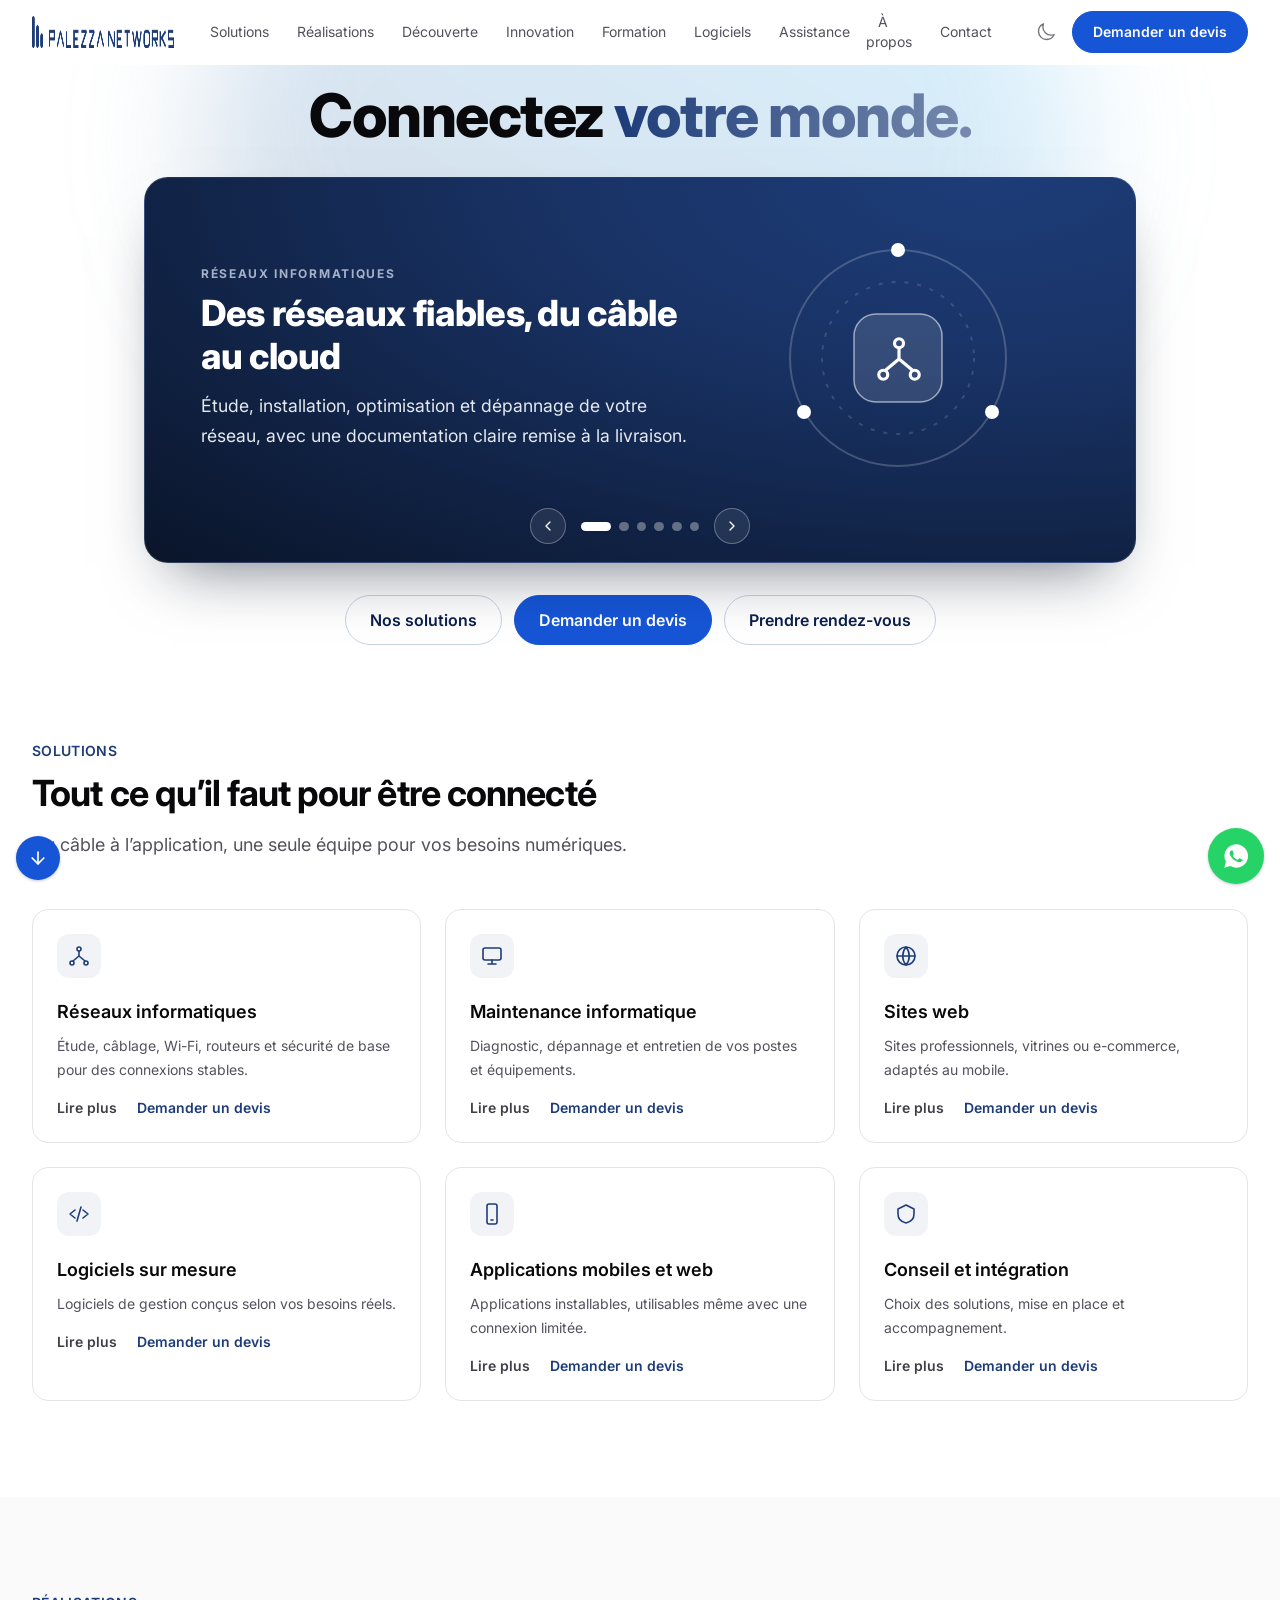
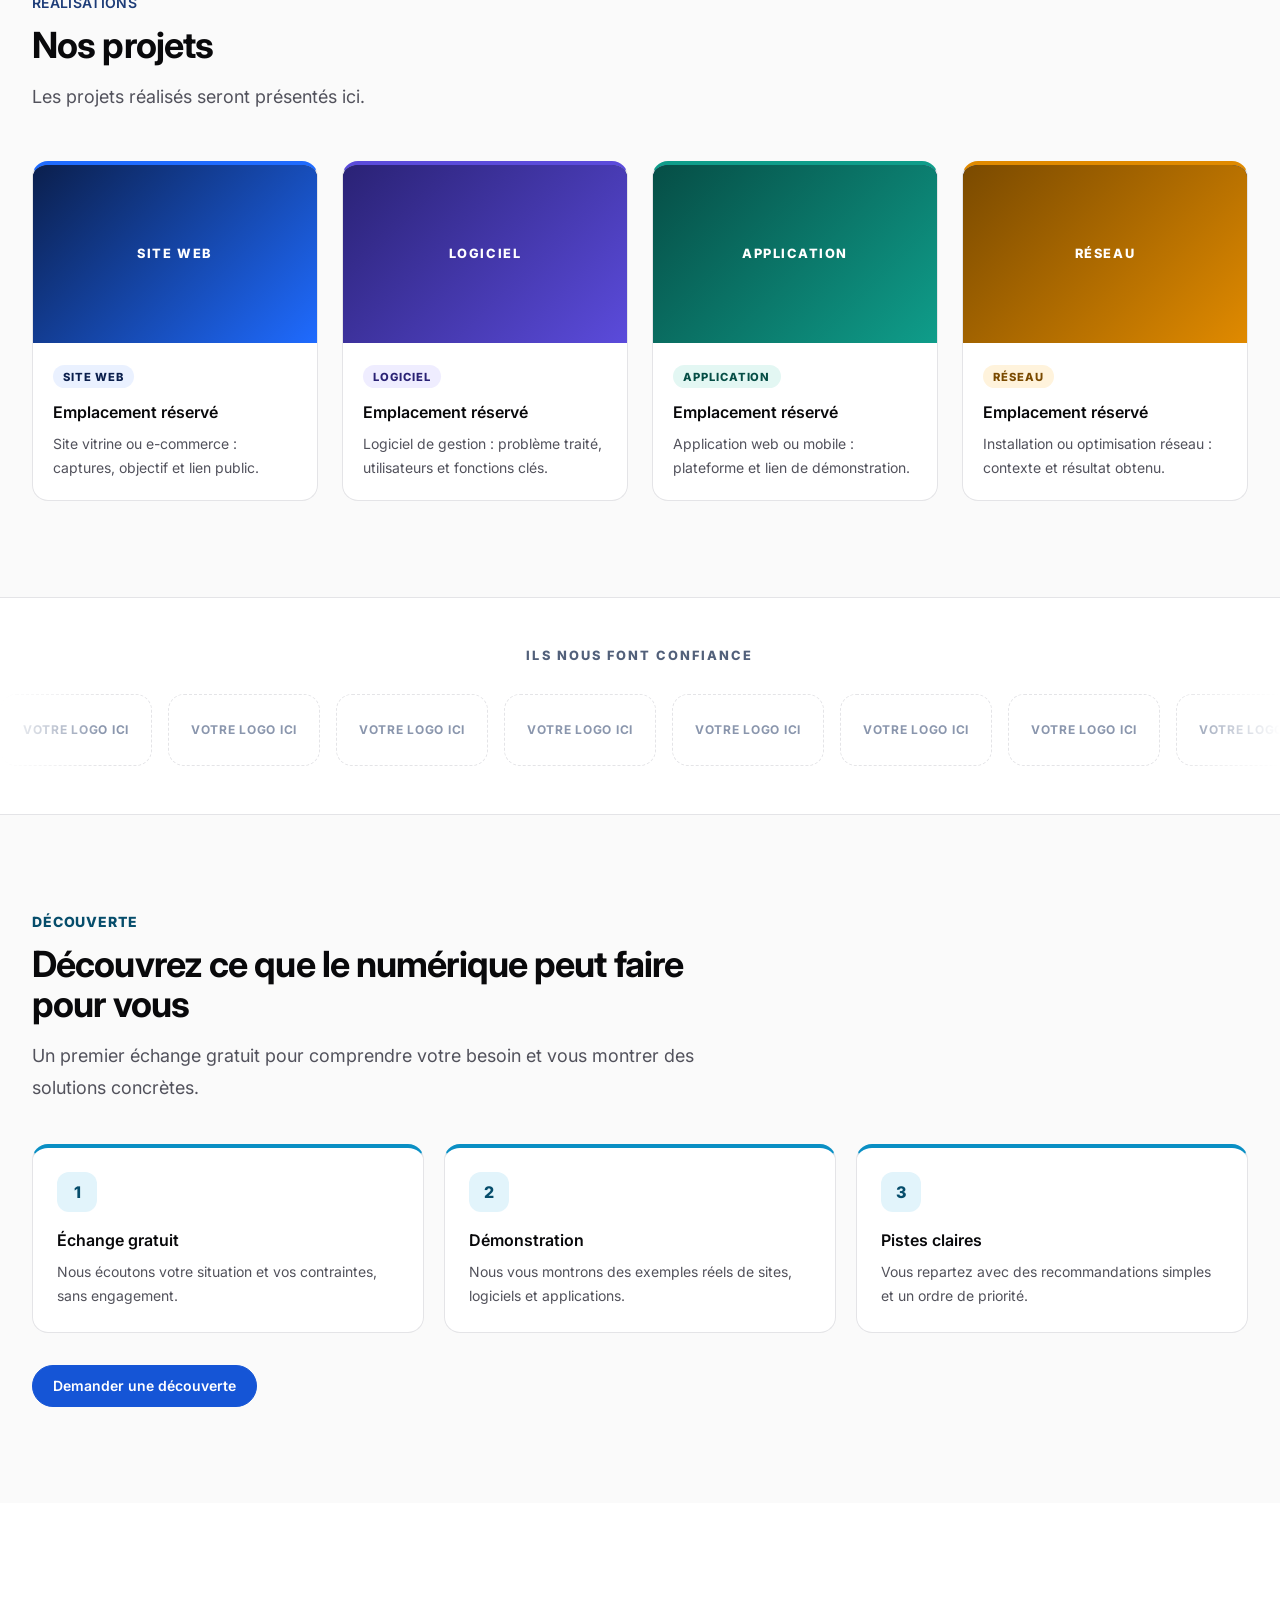
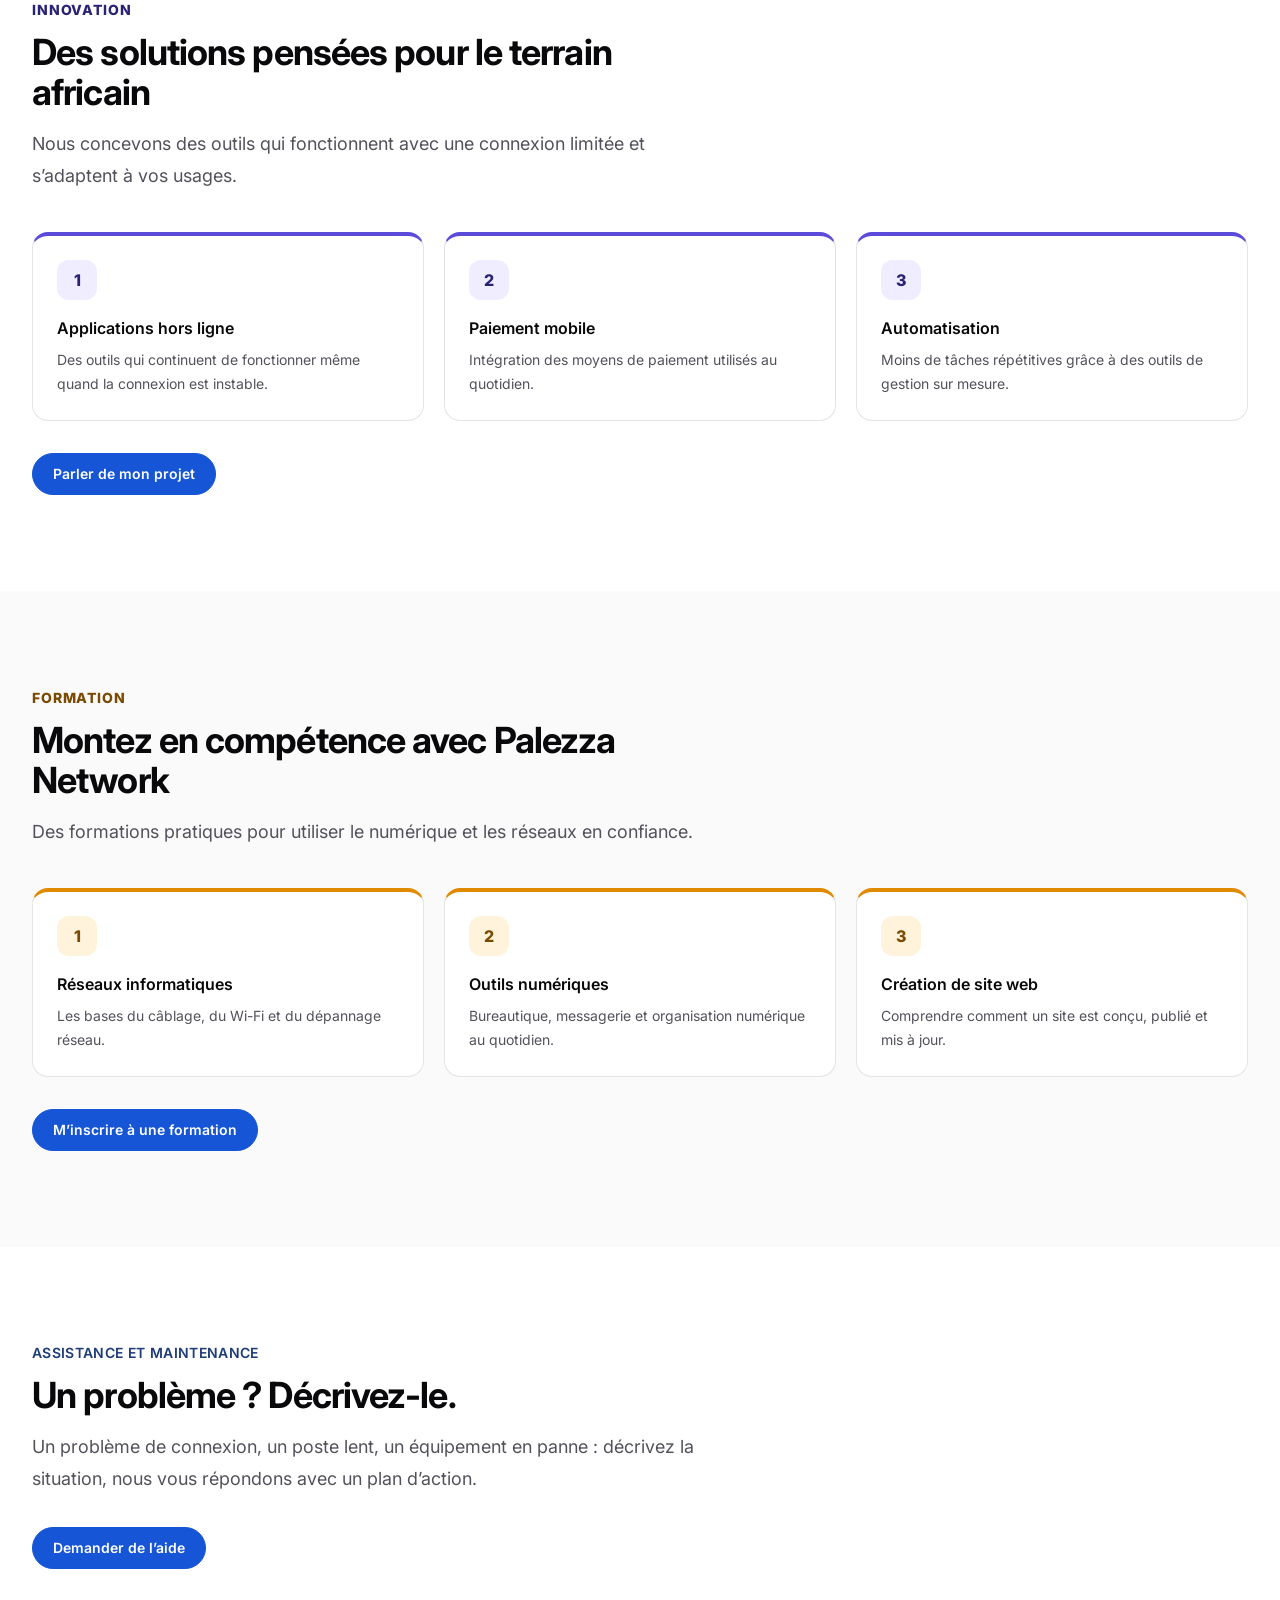
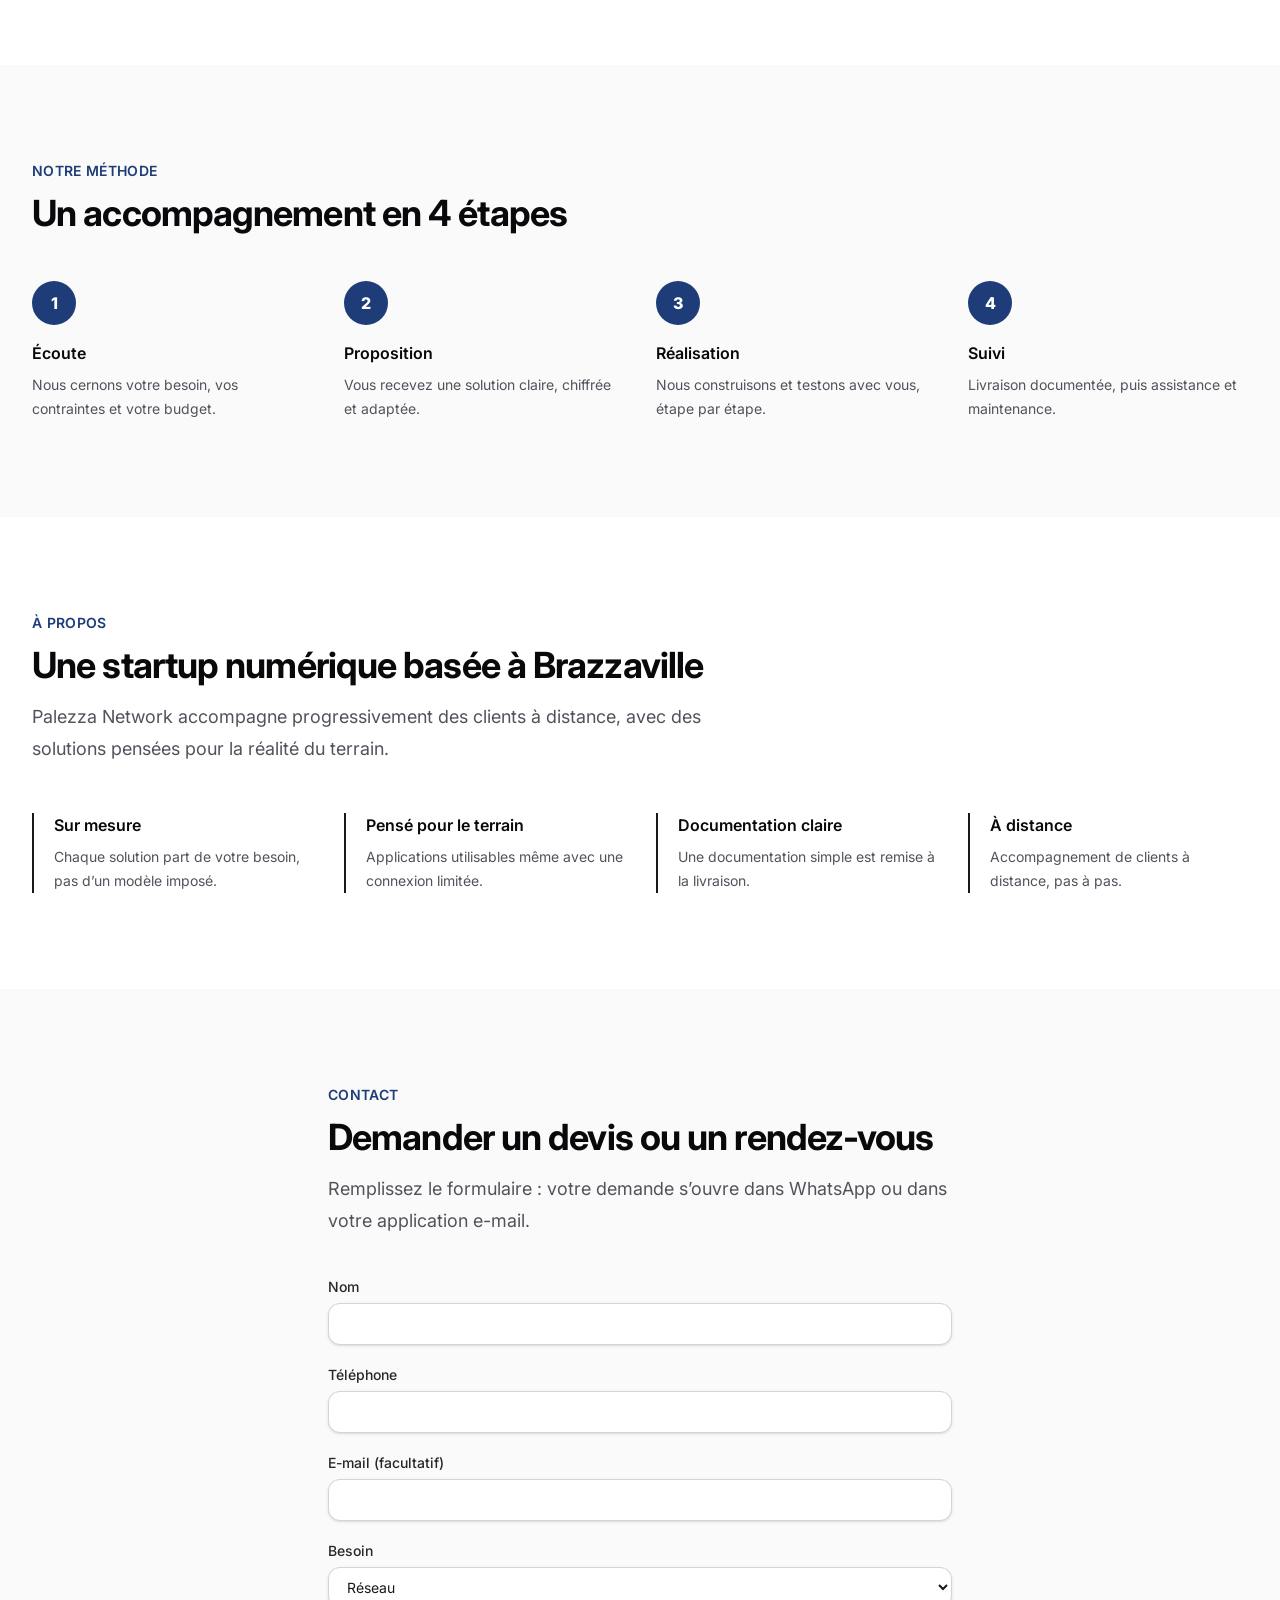
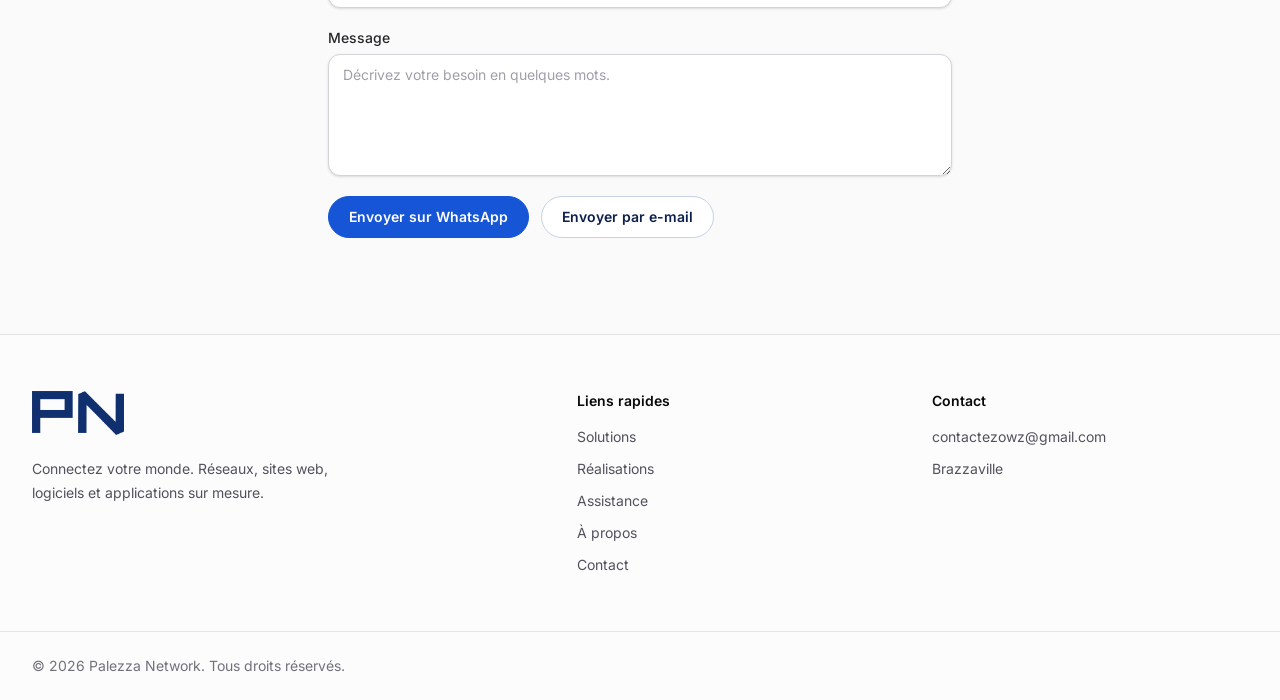
==== commit f32be899: "v3 : images nettes, vrais boutons, couleurs par projet, boutons haut/bas, bande Ils nous font confia" ====
--- a/public/index.html
+++ b/public/index.html
@@ -19,6 +19,7 @@
   <link rel="stylesheet" href="https://fonts.googleapis.com/css2?family=Inter:wght@400;500;600;700;800&amp;display=swap">
   <link rel="stylesheet" href="assets/css/style.css">
   <link rel="stylesheet" href="assets/css/extra.css">
+  <link rel="stylesheet" href="assets/css/v3.css">
   <script>(function(){var d=document.documentElement;d.classList.add('js');try{var t=localStorage.getItem('theme');if(t==='dark'||(!t&&window.matchMedia('(prefers-color-scheme: dark)').matches))d.classList.add('dark');}catch(e){}})();</script>
 </head>
 <body class="bg-white font-sans text-zinc-900 antialiased dark:bg-zinc-950 dark:text-zinc-100">
@@ -27,13 +28,13 @@
 <header id="site-header" class="sticky top-0 z-50 border-b border-transparent bg-white/80 backdrop-blur-xl transition duration-300 dark:bg-zinc-950/80 [&.is-scrolled]:border-zinc-200/80 dark:[&.is-scrolled]:border-white/10">
 <div class="mx-auto max-w-7xl px-5 sm:px-6 lg:px-8 flex h-16 items-center gap-6">
 <a href="index.html#top" class="flex items-center gap-2.5 text-lg font-bold tracking-tight" aria-label="Palezza Network, accueil"><img src="assets/img/logo.png" alt="Palezza Networks" class="logo-img" width="900" height="84"></a>
-<nav aria-label="Principale" class="hidden md:block"><ul class="flex items-center gap-1 text-sm"><li><a href="#solutions" class="rounded-full px-3 py-2 text-zinc-600 transition hover:text-zinc-950 dark:text-zinc-400 dark:hover:text-white">Solutions</a></li><li><a href="#realisations" class="rounded-full px-3 py-2 text-zinc-600 transition hover:text-zinc-950 dark:text-zinc-400 dark:hover:text-white">Réalisations</a></li><li><a href="#logiciels" class="rounded-full px-3 py-2 text-zinc-600 transition hover:text-zinc-950 dark:text-zinc-400 dark:hover:text-white">Logiciels</a></li><li><a href="#assistance" class="rounded-full px-3 py-2 text-zinc-600 transition hover:text-zinc-950 dark:text-zinc-400 dark:hover:text-white">Assistance</a></li><li><a href="#apropos" class="rounded-full px-3 py-2 text-zinc-600 transition hover:text-zinc-950 dark:text-zinc-400 dark:hover:text-white">À propos</a></li><li><a href="#contact" class="rounded-full px-3 py-2 text-zinc-600 transition hover:text-zinc-950 dark:text-zinc-400 dark:hover:text-white">Contact</a></li></ul></nav>
+<nav aria-label="Principale" class="hidden md:block"><ul class="flex items-center gap-1 text-sm"><li><a href="#solutions" class="rounded-full px-3 py-2 text-zinc-600 transition hover:text-zinc-950 dark:text-zinc-400 dark:hover:text-white">Solutions</a></li><li><a href="#realisations" class="rounded-full px-3 py-2 text-zinc-600 transition hover:text-zinc-950 dark:text-zinc-400 dark:hover:text-white">Réalisations</a></li><li><a href="#decouverte" class="rounded-full px-3 py-2 text-zinc-600 transition hover:text-zinc-950 dark:text-zinc-400 dark:hover:text-white">Découverte</a></li><li><a href="#innovation" class="rounded-full px-3 py-2 text-zinc-600 transition hover:text-zinc-950 dark:text-zinc-400 dark:hover:text-white">Innovation</a></li><li><a href="#formation" class="rounded-full px-3 py-2 text-zinc-600 transition hover:text-zinc-950 dark:text-zinc-400 dark:hover:text-white">Formation</a></li><li><a href="#logiciels" class="rounded-full px-3 py-2 text-zinc-600 transition hover:text-zinc-950 dark:text-zinc-400 dark:hover:text-white">Logiciels</a></li><li><a href="#assistance" class="rounded-full px-3 py-2 text-zinc-600 transition hover:text-zinc-950 dark:text-zinc-400 dark:hover:text-white">Assistance</a></li><li><a href="#apropos" class="rounded-full px-3 py-2 text-zinc-600 transition hover:text-zinc-950 dark:text-zinc-400 dark:hover:text-white">À propos</a></li><li><a href="#contact" class="rounded-full px-3 py-2 text-zinc-600 transition hover:text-zinc-950 dark:text-zinc-400 dark:hover:text-white">Contact</a></li></ul></nav>
 <div class="ml-auto flex items-center gap-2"><button type="button" data-theme-toggle class="grid size-9 place-items-center rounded-full text-zinc-500 transition hover:bg-zinc-100 hover:text-zinc-900 dark:text-zinc-400 dark:hover:bg-white/10 dark:hover:text-white">
           <span class="dark:hidden"><svg class="size-5" viewBox="0 0 24 24" fill="none" stroke="currentColor" stroke-width="1.6" stroke-linecap="round" stroke-linejoin="round" aria-hidden="true"><path d="M21.752 15.002A9.72 9.72 0 0 1 18 15.75c-5.385 0-9.75-4.365-9.75-9.75 0-1.33.266-2.597.748-3.752A9.753 9.753 0 0 0 3 11.25C3 16.635 7.365 21 12.75 21a9.753 9.753 0 0 0 9.002-5.998Z"/></svg></span><span class="hidden dark:inline"><svg class="size-5" viewBox="0 0 24 24" fill="none" stroke="currentColor" stroke-width="1.6" stroke-linecap="round" stroke-linejoin="round" aria-hidden="true"><path d="M12 3v2.25m6.364.386-1.591 1.591M21 12h-2.25m-.386 6.364-1.591-1.591M12 18.75V21m-4.773-4.227-1.591 1.591M5.25 12H3m4.227-4.773L5.636 5.636M15.75 12a3.75 3.75 0 1 1-7.5 0 3.75 3.75 0 0 1 7.5 0Z"/></svg></span>
         </button><a href="#contact" class="btn btn-primary hidden sm:inline-flex">Demander un devis</a><button type="button" id="menu-button" class="grid size-9 place-items-center rounded-full text-zinc-700 hover:bg-zinc-100 md:hidden dark:text-zinc-200 dark:hover:bg-white/10" aria-expanded="false" aria-controls="mobile-menu" aria-label="Ouvrir le menu">
           <span data-icon-open><svg class="size-6" viewBox="0 0 24 24" fill="none" stroke="currentColor" stroke-width="1.6" stroke-linecap="round" stroke-linejoin="round" aria-hidden="true"><path d="M3.75 6.75h16.5M3.75 12h16.5m-16.5 5.25h16.5"/></svg></span><span data-icon-close class="hidden"><svg class="size-6" viewBox="0 0 24 24" fill="none" stroke="currentColor" stroke-width="1.6" stroke-linecap="round" stroke-linejoin="round" aria-hidden="true"><path d="M6 18 18 6M6 6l12 12"/></svg></span>
         </button></div></div>
-<div id="mobile-menu" class="hidden border-t border-zinc-200 bg-white md:hidden dark:border-white/10 dark:bg-zinc-950"><nav aria-label="Mobile" class="mx-auto max-w-7xl px-5 py-4"><ul class="space-y-1"><li><a href="#solutions" class="block rounded-xl px-3 py-2.5 text-base font-medium text-zinc-700 hover:bg-zinc-100 dark:text-zinc-200 dark:hover:bg-white/5">Solutions</a></li><li><a href="#realisations" class="block rounded-xl px-3 py-2.5 text-base font-medium text-zinc-700 hover:bg-zinc-100 dark:text-zinc-200 dark:hover:bg-white/5">Réalisations</a></li><li><a href="#logiciels" class="block rounded-xl px-3 py-2.5 text-base font-medium text-zinc-700 hover:bg-zinc-100 dark:text-zinc-200 dark:hover:bg-white/5">Logiciels</a></li><li><a href="#assistance" class="block rounded-xl px-3 py-2.5 text-base font-medium text-zinc-700 hover:bg-zinc-100 dark:text-zinc-200 dark:hover:bg-white/5">Assistance</a></li><li><a href="#apropos" class="block rounded-xl px-3 py-2.5 text-base font-medium text-zinc-700 hover:bg-zinc-100 dark:text-zinc-200 dark:hover:bg-white/5">À propos</a></li><li><a href="#contact" class="block rounded-xl px-3 py-2.5 text-base font-medium text-zinc-700 hover:bg-zinc-100 dark:text-zinc-200 dark:hover:bg-white/5">Contact</a></li></ul><a href="#contact" class="btn btn-primary mt-4 w-full">Demander un devis</a></nav></div>
+<div id="mobile-menu" class="hidden border-t border-zinc-200 bg-white md:hidden dark:border-white/10 dark:bg-zinc-950"><nav aria-label="Mobile" class="mx-auto max-w-7xl px-5 py-4"><ul class="space-y-1"><li><a href="#solutions" class="block rounded-xl px-3 py-2.5 text-base font-medium text-zinc-700 hover:bg-zinc-100 dark:text-zinc-200 dark:hover:bg-white/5">Solutions</a></li><li><a href="#realisations" class="block rounded-xl px-3 py-2.5 text-base font-medium text-zinc-700 hover:bg-zinc-100 dark:text-zinc-200 dark:hover:bg-white/5">Réalisations</a></li><li><a href="#decouverte" class="block rounded-xl px-3 py-2.5 text-base font-medium text-zinc-700 hover:bg-zinc-100 dark:text-zinc-200 dark:hover:bg-white/5">Découverte</a></li><li><a href="#innovation" class="block rounded-xl px-3 py-2.5 text-base font-medium text-zinc-700 hover:bg-zinc-100 dark:text-zinc-200 dark:hover:bg-white/5">Innovation</a></li><li><a href="#formation" class="block rounded-xl px-3 py-2.5 text-base font-medium text-zinc-700 hover:bg-zinc-100 dark:text-zinc-200 dark:hover:bg-white/5">Formation</a></li><li><a href="#logiciels" class="block rounded-xl px-3 py-2.5 text-base font-medium text-zinc-700 hover:bg-zinc-100 dark:text-zinc-200 dark:hover:bg-white/5">Logiciels</a></li><li><a href="#assistance" class="block rounded-xl px-3 py-2.5 text-base font-medium text-zinc-700 hover:bg-zinc-100 dark:text-zinc-200 dark:hover:bg-white/5">Assistance</a></li><li><a href="#apropos" class="block rounded-xl px-3 py-2.5 text-base font-medium text-zinc-700 hover:bg-zinc-100 dark:text-zinc-200 dark:hover:bg-white/5">À propos</a></li><li><a href="#contact" class="block rounded-xl px-3 py-2.5 text-base font-medium text-zinc-700 hover:bg-zinc-100 dark:text-zinc-200 dark:hover:bg-white/5">Contact</a></li></ul><a href="#contact" class="btn btn-primary mt-4 w-full">Demander un devis</a></nav></div>
 </header><main id="main"><span id="top"></span>
 <section class="relative isolate overflow-hidden"><div class="pointer-events-none absolute inset-0 -z-10" aria-hidden="true"><div class="absolute -top-40 left-1/2 h-[480px] w-[880px] max-w-[200vw] -translate-x-1/2 rounded-full bg-gradient-to-tr from-brand-400/30 to-sky-300/30 blur-3xl dark:from-brand-600/25 dark:to-sky-500/15"></div></div>
 <div class="mx-auto max-w-7xl px-5 sm:px-6 lg:px-8 pt-10 pb-16 sm:pt-14 sm:pb-24 text-center">
@@ -44,6 +45,10 @@
 <section id="solutions" class="py-20 sm:py-24 scroll-mt-20"><div class="mx-auto max-w-7xl px-5 sm:px-6 lg:px-8"><div class="max-w-2xl"><p class="text-sm font-semibold tracking-wide text-brand-600 uppercase dark:text-brand-300">Solutions</p><h2 class="mt-3 text-3xl font-bold tracking-tight text-zinc-950 sm:text-4xl dark:text-white">Tout ce qu’il faut pour être connecté</h2><p class="mt-4 text-lg leading-8 text-zinc-600 dark:text-zinc-400">Du câble à l’application, une seule équipe pour vos besoins numériques.</p></div><div class="mt-12 grid gap-6 sm:grid-cols-2 lg:grid-cols-3"><article class="card reveal p-6"><div class="grid size-11 place-items-center rounded-xl bg-brand-50 text-brand-600 dark:bg-brand-500/10 dark:text-brand-300"><svg class="size-6" viewBox="0 0 24 24" fill="none" stroke="currentColor" stroke-width="1.6" stroke-linecap="round" stroke-linejoin="round" aria-hidden="true"><circle cx="12" cy="5" r="2"/><circle cx="5" cy="19" r="2"/><circle cx="19" cy="19" r="2"/><path d="M12 7v5M12 12l-6 5M12 12l6 5"/></svg></div><h3 class="mt-5 text-lg font-semibold text-zinc-950 dark:text-white">Réseaux informatiques</h3><p class="mt-2 text-sm leading-6 text-zinc-600 dark:text-zinc-400">Étude, câblage, Wi-Fi, routeurs et sécurité de base pour des connexions stables.</p><p class="more" hidden>Audit de l’existant, plan de câblage, installation et configuration des équipements (routeurs, switchs, Wi-Fi), sécurisation de base, tests et documentation remise à la livraison.</p><div class="card-actions"><button type="button" data-more aria-expanded="false" class="text-sm font-semibold text-zinc-700 hover:underline dark:text-zinc-300">Lire plus</button><a href="#contact" data-need="Réseau" class="text-sm font-semibold text-brand-600 hover:underline dark:text-brand-300">Demander un devis</a></div></article><article class="card reveal p-6"><div class="grid size-11 place-items-center rounded-xl bg-brand-50 text-brand-600 dark:bg-brand-500/10 dark:text-brand-300"><svg class="size-6" viewBox="0 0 24 24" fill="none" stroke="currentColor" stroke-width="1.6" stroke-linecap="round" stroke-linejoin="round" aria-hidden="true"><rect x="3" y="4" width="18" height="12" rx="2"/><path d="M8 20h8M12 16v4"/></svg></div><h3 class="mt-5 text-lg font-semibold text-zinc-950 dark:text-white">Maintenance informatique</h3><p class="mt-2 text-sm leading-6 text-zinc-600 dark:text-zinc-400">Diagnostic, dépannage et entretien de vos postes et équipements.</p><p class="more" hidden>Diagnostic matériel et logiciel, nettoyage, mises à jour, remplacement de composants, sauvegarde des données et conseils pour éviter les pannes.</p><div class="card-actions"><button type="button" data-more aria-expanded="false" class="text-sm font-semibold text-zinc-700 hover:underline dark:text-zinc-300">Lire plus</button><a href="#contact" data-need="Maintenance" class="text-sm font-semibold text-brand-600 hover:underline dark:text-brand-300">Demander un devis</a></div></article><article class="card reveal p-6"><div class="grid size-11 place-items-center rounded-xl bg-brand-50 text-brand-600 dark:bg-brand-500/10 dark:text-brand-300"><svg class="size-6" viewBox="0 0 24 24" fill="none" stroke="currentColor" stroke-width="1.6" stroke-linecap="round" stroke-linejoin="round" aria-hidden="true"><circle cx="12" cy="12" r="9"/><path d="M3 12h18M12 3a14 14 0 0 1 0 18M12 3a14 14 0 0 0 0 18"/></svg></div><h3 class="mt-5 text-lg font-semibold text-zinc-950 dark:text-white">Sites web</h3><p class="mt-2 text-sm leading-6 text-zinc-600 dark:text-zinc-400">Sites professionnels, vitrines ou e-commerce, adaptés au mobile.</p><p class="more" hidden>Maquette, développement adapté au mobile, formulaire de contact, référencement de base, puis mise en ligne avec nom de domaine et hébergement.</p><div class="card-actions"><button type="button" data-more aria-expanded="false" class="text-sm font-semibold text-zinc-700 hover:underline dark:text-zinc-300">Lire plus</button><a href="#contact" data-need="Site web" class="text-sm font-semibold text-brand-600 hover:underline dark:text-brand-300">Demander un devis</a></div></article><article class="card reveal p-6"><div class="grid size-11 place-items-center rounded-xl bg-brand-50 text-brand-600 dark:bg-brand-500/10 dark:text-brand-300"><svg class="size-6" viewBox="0 0 24 24" fill="none" stroke="currentColor" stroke-width="1.6" stroke-linecap="round" stroke-linejoin="round" aria-hidden="true"><path d="M8 8l-5 4 5 4M16 8l5 4-5 4M14 5l-4 14"/></svg></div><h3 class="mt-5 text-lg font-semibold text-zinc-950 dark:text-white">Logiciels sur mesure</h3><p class="mt-2 text-sm leading-6 text-zinc-600 dark:text-zinc-400">Logiciels de gestion conçus selon vos besoins réels.</p><p class="more" hidden>Analyse de vos processus, conception de l’outil de gestion (stocks, ventes, clients, finances selon votre activité), formation des utilisateurs et évolutions.</p><div class="card-actions"><button type="button" data-more aria-expanded="false" class="text-sm font-semibold text-zinc-700 hover:underline dark:text-zinc-300">Lire plus</button><a href="#contact" data-need="Logiciel" class="text-sm font-semibold text-brand-600 hover:underline dark:text-brand-300">Demander un devis</a></div></article><article class="card reveal p-6"><div class="grid size-11 place-items-center rounded-xl bg-brand-50 text-brand-600 dark:bg-brand-500/10 dark:text-brand-300"><svg class="size-6" viewBox="0 0 24 24" fill="none" stroke="currentColor" stroke-width="1.6" stroke-linecap="round" stroke-linejoin="round" aria-hidden="true"><rect x="7" y="2" width="10" height="20" rx="2"/><path d="M11 18h2"/></svg></div><h3 class="mt-5 text-lg font-semibold text-zinc-950 dark:text-white">Applications mobiles et web</h3><p class="mt-2 text-sm leading-6 text-zinc-600 dark:text-zinc-400">Applications installables, utilisables même avec une connexion limitée.</p><p class="more" hidden>Applications web et mobiles installables, fonctionnement hors ligne selon les besoins, synchronisation dès que la connexion revient.</p><div class="card-actions"><button type="button" data-more aria-expanded="false" class="text-sm font-semibold text-zinc-700 hover:underline dark:text-zinc-300">Lire plus</button><a href="#contact" data-need="Application" class="text-sm font-semibold text-brand-600 hover:underline dark:text-brand-300">Demander un devis</a></div></article><article class="card reveal p-6"><div class="grid size-11 place-items-center rounded-xl bg-brand-50 text-brand-600 dark:bg-brand-500/10 dark:text-brand-300"><svg class="size-6" viewBox="0 0 24 24" fill="none" stroke="currentColor" stroke-width="1.6" stroke-linecap="round" stroke-linejoin="round" aria-hidden="true"><path d="M12 3l8 4v5c0 5-3.500 8-8 9-4.500-1-8-4-8-9V7z"/></svg></div><h3 class="mt-5 text-lg font-semibold text-zinc-950 dark:text-white">Conseil et intégration</h3><p class="mt-2 text-sm leading-6 text-zinc-600 dark:text-zinc-400">Choix des solutions, mise en place et accompagnement.</p><p class="more" hidden>Choix des solutions adaptées à votre budget, plan de mise en place, intégration à vos outils existants et accompagnement des équipes.</p><div class="card-actions"><button type="button" data-more aria-expanded="false" class="text-sm font-semibold text-zinc-700 hover:underline dark:text-zinc-300">Lire plus</button><a href="#contact" data-need="Conseil" class="text-sm font-semibold text-brand-600 hover:underline dark:text-brand-300">Demander un devis</a></div></article></div></div></section>
 <section id="logiciels" class="apps-sec py-20 sm:py-24 scroll-mt-20" hidden><div class="mx-auto max-w-7xl px-5 sm:px-6 lg:px-8"><div class="max-w-2xl"><p class="text-sm font-semibold tracking-wide text-brand-600 uppercase dark:text-brand-300">Logiciels et applications</p><h2 class="mt-3 text-3xl font-bold tracking-tight text-zinc-950 sm:text-4xl dark:text-white">Téléchargez nos solutions</h2><p class="mt-4 text-lg leading-8 text-zinc-600 dark:text-zinc-400">Choisissez votre appareil : Android, iOS, Windows ou macOS.</p></div><div id="apps" class="apps mt-12"></div></div></section>
 <section id="realisations" class="bg-zinc-50 py-20 sm:py-24 scroll-mt-20 dark:bg-white/[0.02]"><div class="mx-auto max-w-7xl px-5 sm:px-6 lg:px-8"><div class="max-w-2xl"><p class="text-sm font-semibold tracking-wide text-brand-600 uppercase dark:text-brand-300">Réalisations</p><h2 class="mt-3 text-3xl font-bold tracking-tight text-zinc-950 sm:text-4xl dark:text-white">Nos projets</h2><p class="mt-4 text-lg leading-8 text-zinc-600 dark:text-zinc-400">Les projets réalisés seront présentés ici.</p></div><div class="mt-12 grid gap-6 sm:grid-cols-2 lg:grid-cols-4"><article class="card reveal overflow-hidden"><div class="grid h-36 place-content-center bg-gradient-to-br from-brand-900 to-brand-600 text-sm font-extrabold tracking-widest text-white uppercase">Site web</div><div class="p-5"><h3 class="font-semibold text-zinc-950 dark:text-white">Emplacement réservé</h3><p class="mt-2 text-sm leading-6 text-zinc-600 dark:text-zinc-400">Site vitrine ou e-commerce : captures, objectif et lien public.</p></div></article><article class="card reveal overflow-hidden"><div class="grid h-36 place-content-center bg-gradient-to-br from-brand-900 to-brand-600 text-sm font-extrabold tracking-widest text-white uppercase">Logiciel</div><div class="p-5"><h3 class="font-semibold text-zinc-950 dark:text-white">Emplacement réservé</h3><p class="mt-2 text-sm leading-6 text-zinc-600 dark:text-zinc-400">Logiciel de gestion : problème traité, utilisateurs et fonctions clés.</p></div></article><article class="card reveal overflow-hidden"><div class="grid h-36 place-content-center bg-gradient-to-br from-brand-900 to-brand-600 text-sm font-extrabold tracking-widest text-white uppercase">Application</div><div class="p-5"><h3 class="font-semibold text-zinc-950 dark:text-white">Emplacement réservé</h3><p class="mt-2 text-sm leading-6 text-zinc-600 dark:text-zinc-400">Application web ou mobile : plateforme et lien de démonstration.</p></div></article><article class="card reveal overflow-hidden"><div class="grid h-36 place-content-center bg-gradient-to-br from-brand-900 to-brand-600 text-sm font-extrabold tracking-widest text-white uppercase">Réseau</div><div class="p-5"><h3 class="font-semibold text-zinc-950 dark:text-white">Emplacement réservé</h3><p class="mt-2 text-sm leading-6 text-zinc-600 dark:text-zinc-400">Installation ou optimisation réseau : contexte et résultat obtenu.</p></div></article></div></div></section>
+<section id="confiance" class="trust" aria-labelledby="trust-t"><h2 id="trust-t">Ils nous font confiance</h2><div id="trust-view" class="trust-view"></div></section>
+<section id="decouverte"></section>
+<section id="innovation"></section>
+<section id="formation"></section>
 <section id="assistance" class="py-20 sm:py-24 scroll-mt-20"><div class="mx-auto max-w-7xl px-5 sm:px-6 lg:px-8"><div class="max-w-2xl"><p class="text-sm font-semibold tracking-wide text-brand-600 uppercase dark:text-brand-300">Assistance et maintenance</p><h2 class="mt-3 text-3xl font-bold tracking-tight text-zinc-950 sm:text-4xl dark:text-white">Un problème ? Décrivez-le.</h2><p class="mt-4 text-lg leading-8 text-zinc-600 dark:text-zinc-400">Un problème de connexion, un poste lent, un équipement en panne : décrivez la situation, nous vous répondons avec un plan d’action.</p><a href="#contact" data-need="Maintenance" class="btn btn-primary mt-8">Demander de l’aide</a></div></div></section>
 <section id="methode" class="bg-zinc-50 py-20 sm:py-24 scroll-mt-20 dark:bg-white/[0.02]"><div class="mx-auto max-w-7xl px-5 sm:px-6 lg:px-8"><div class="max-w-2xl"><p class="text-sm font-semibold tracking-wide text-brand-600 uppercase dark:text-brand-300">Notre méthode</p><h2 class="mt-3 text-3xl font-bold tracking-tight text-zinc-950 sm:text-4xl dark:text-white">Un accompagnement en 4 étapes</h2></div><ol class="mt-12 grid gap-8 sm:grid-cols-2 lg:grid-cols-4"><li class="reveal"><span class="step-n">1</span><h3 class="mt-4 font-semibold text-zinc-950 dark:text-white">Écoute</h3><p class="mt-2 text-sm leading-6 text-zinc-600 dark:text-zinc-400">Nous cernons votre besoin, vos contraintes et votre budget.</p></li><li class="reveal"><span class="step-n">2</span><h3 class="mt-4 font-semibold text-zinc-950 dark:text-white">Proposition</h3><p class="mt-2 text-sm leading-6 text-zinc-600 dark:text-zinc-400">Vous recevez une solution claire, chiffrée et adaptée.</p></li><li class="reveal"><span class="step-n">3</span><h3 class="mt-4 font-semibold text-zinc-950 dark:text-white">Réalisation</h3><p class="mt-2 text-sm leading-6 text-zinc-600 dark:text-zinc-400">Nous construisons et testons avec vous, étape par étape.</p></li><li class="reveal"><span class="step-n">4</span><h3 class="mt-4 font-semibold text-zinc-950 dark:text-white">Suivi</h3><p class="mt-2 text-sm leading-6 text-zinc-600 dark:text-zinc-400">Livraison documentée, puis assistance et maintenance.</p></li></ol></div></section>
 <section id="apropos" class="py-20 sm:py-24 scroll-mt-20"><div class="mx-auto max-w-7xl px-5 sm:px-6 lg:px-8"><div class="max-w-2xl"><p class="text-sm font-semibold tracking-wide text-brand-600 uppercase dark:text-brand-300">À propos</p><h2 class="mt-3 text-3xl font-bold tracking-tight text-zinc-950 sm:text-4xl dark:text-white">Une startup numérique basée à Brazzaville</h2><p class="mt-4 text-lg leading-8 text-zinc-600 dark:text-zinc-400">Palezza Network accompagne progressivement des clients à distance, avec des solutions pensées pour la réalité du terrain.</p></div><div class="mt-12 grid gap-8 sm:grid-cols-2 lg:grid-cols-4"><div class="reveal border-l-2 border-brand-500 pl-5"><h3 class="font-semibold text-zinc-950 dark:text-white">Sur mesure</h3><p class="mt-2 text-sm leading-6 text-zinc-600 dark:text-zinc-400">Chaque solution part de votre besoin, pas d’un modèle imposé.</p></div><div class="reveal border-l-2 border-brand-500 pl-5"><h3 class="font-semibold text-zinc-950 dark:text-white">Pensé pour le terrain</h3><p class="mt-2 text-sm leading-6 text-zinc-600 dark:text-zinc-400">Applications utilisables même avec une connexion limitée.</p></div><div class="reveal border-l-2 border-brand-500 pl-5"><h3 class="font-semibold text-zinc-950 dark:text-white">Documentation claire</h3><p class="mt-2 text-sm leading-6 text-zinc-600 dark:text-zinc-400">Une documentation simple est remise à la livraison.</p></div><div class="reveal border-l-2 border-brand-500 pl-5"><h3 class="font-semibold text-zinc-950 dark:text-white">À distance</h3><p class="mt-2 text-sm leading-6 text-zinc-600 dark:text-zinc-400">Accompagnement de clients à distance, pas à pas.</p></div></div></div></section>
@@ -52,7 +57,7 @@
 <div><label for="n" class="label">Nom</label><input id="n" type="text" autocomplete="name" class="input"><p id="n-error" class="field-error" hidden></p></div>
 <div><label for="t" class="label">Téléphone</label><input id="t" type="tel" autocomplete="tel" class="input"><p id="t-error" class="field-error" hidden></p></div>
 <div><label for="e" class="label">E-mail (facultatif)</label><input id="e" type="email" autocomplete="email" class="input"><p id="e-error" class="field-error" hidden></p></div>
-<div><label for="b" class="label">Besoin</label><select id="b" class="input"><option>Réseau</option><option>Maintenance</option><option>Site web</option><option>Logiciel</option><option>Application</option><option>Conseil</option><option>Rendez-vous</option><option>Devis</option><option>Autre</option></select><p id="b-error" class="field-error" hidden></p></div>
+<div><label for="b" class="label">Besoin</label><select id="b" class="input"><option>Réseau</option><option>Maintenance</option><option>Site web</option><option>Logiciel</option><option>Application</option><option>Conseil</option><option>Formation</option><option>Rendez-vous</option><option>Devis</option><option>Autre</option></select><p id="b-error" class="field-error" hidden></p></div>
 <div><label for="m" class="label">Message</label><textarea id="m" rows="5" class="input resize-y" placeholder="Décrivez votre besoin en quelques mots."></textarea><p id="m-error" class="field-error" hidden></p></div>
 <div class="flex flex-wrap gap-3"><button type="submit" data-ch="wa" class="btn btn-primary">Envoyer sur WhatsApp</button><button type="submit" data-ch="mail" class="btn btn-secondary">Envoyer par e-mail</button></div>
 <p id="ok" class="rounded-xl bg-brand-50 p-4 text-sm font-medium text-brand-800 dark:bg-brand-500/10 dark:text-brand-200" hidden role="status"></p></form></div></section>
@@ -89,7 +94,7 @@
 [].forEach.call(bd.querySelectorAll(".board-arrow"),function(a){a.onclick=function(){go(ci+parseInt(a.dataset.dir,10))}});
 bd.addEventListener("pointerenter",function(){clearTimeout(tm);bar.style.animationPlayState="paused"});bd.addEventListener("pointerleave",function(){go(ci)});go(0)}
 })();
-</script><script src="assets/js/config.js"></script><script src="assets/js/site.js"></script>
+</script><script src="assets/js/config.js"></script><script src="assets/js/defaults.js"></script><script src="assets/js/v3.js"></script><script src="assets/js/site.js"></script>
 <script>(function(){var l=document.getElementById("loader");if(!l)return;var t=Date.now();function h(){setTimeout(function(){l.classList.add("done");setTimeout(function(){l.remove()},550)},Math.max(0,600-(Date.now()-t)))}document.readyState==="complete"?h():addEventListener("load",h);setTimeout(h,5000)})();</script>
 <script>document.addEventListener("click",function(e){var b=e.target.closest("[data-more]");if(!b)return;var p=b.parentNode.previousElementSibling,o=p.hidden;p.hidden=!o;b.setAttribute("aria-expanded",String(o));b.textContent=o?"Réduire":"Lire plus"})</script>
 </body></html>
--- a/public/assets/css/v3.css
+++ b/public/assets/css/v3.css
@@ -0,0 +1,88 @@
+/* Palezza v3 : images nettes, vrais boutons, couleurs par rubrique, bande de logos, nouvelles sections */
+img{max-width:100%}
+
+/* ---- Vrais boutons : plus d'ombre/halo bleu ---- */
+button,.btn,a.btn{-webkit-tap-highlight-color:transparent;touch-action:manipulation}
+.btn{border:1px solid transparent;box-shadow:none;cursor:pointer;user-select:none;transition:background-color .15s,border-color .15s,color .15s,transform .08s}
+.btn:active{transform:scale(.97)}
+.btn:focus{outline:none}
+.btn:focus-visible{outline:2px solid #0b1f4d;outline-offset:2px}
+.dark .btn:focus-visible{outline-color:#fff}
+.btn-primary,.btn-primary:hover{box-shadow:none!important}
+.btn-primary{background:#1555d6;border-color:#1555d6;color:#fff}
+.btn-primary:hover{background:#1b3a80;border-color:#1b3a80}
+.btn-primary:active{background:#0b1f4d;border-color:#0b1f4d}
+.btn-secondary{background:#fff;color:#0b1f4d;border:1px solid #c7d2e5;box-shadow:none!important;--tw-ring-shadow:0 0 #0000}
+.btn-secondary:hover{background:#eff5ff;border-color:#1555d6}
+.btn-secondary:active{background:#dbe8ff}
+.dark .btn-secondary{background:transparent;color:#fff;border-color:rgba(255,255,255,.28)}
+.dark .btn-secondary:hover{background:rgba(255,255,255,.08);border-color:#fff}
+.dark .btn-primary{background:#2f7bff;border-color:#2f7bff}
+.dark .btn-primary:hover{background:#5b9bff;border-color:#5b9bff}
+.btn[disabled]{opacity:.55;cursor:not-allowed}
+.back-to-top,#wab,.board-arrow,.board-dot,.scroll-down{box-shadow:0 1px 3px rgba(11,31,77,.25)!important;outline:none}
+.back-to-top:focus-visible,#wab:focus-visible,.scroll-down:focus-visible{outline:2px solid #fff!important;outline-offset:-4px}
+.back-to-top:active,#wab:active,.scroll-down:active{transform:scale(.94)}
+.input:focus{box-shadow:none!important;--tw-ring-shadow:0 0 #0000;border-color:#1555d6}
+
+/* ---- Bouton bas de page ---- */
+.scroll-down{position:fixed;z-index:40;left:calc(1rem + env(safe-area-inset-left,0px));bottom:calc(1.25rem + env(safe-area-inset-bottom,0px));display:grid;place-items:center;width:2.75rem;height:2.75rem;border:0;border-radius:9999px;background:#1555d6;color:#fff;cursor:pointer;opacity:0;visibility:hidden;transform:translateY(.75rem);transition:opacity .25s,transform .25s,visibility 0s linear .25s}
+.scroll-down.is-visible{opacity:1;visibility:visible;transform:none;transition-delay:0s}
+.scroll-down svg{width:1.25rem;height:1.25rem}
+@media print{.scroll-down{display:none!important}}
+
+/* ---- Images : jamais déformées, recadrées proprement ---- */
+.media{position:relative;aspect-ratio:16/10;overflow:hidden;background:#0b1f4d}
+.media img{position:absolute;inset:0;width:100%;height:100%;object-fit:cover;object-position:center top;display:block}
+.media-ph{position:absolute;inset:0;display:grid;place-content:center;text-align:center;color:#fff;font-weight:800;letter-spacing:.12em;text-transform:uppercase;font-size:.8rem;background:linear-gradient(135deg,var(--ac-d,#0b1f4d),var(--ac,#1f6bff))}
+
+/* ---- Projets : couleur par rubrique, accord avec le bleu du logo ---- */
+.project{--ac:#1f6bff;--ac-d:#0b1f4d;--ac-l:#eaf1ff;border-top:4px solid var(--ac)}
+.project[data-type=logiciel]{--ac:#5b4bdb;--ac-d:#2a2275;--ac-l:#efedff}
+.project[data-type=application]{--ac:#0f9d8a;--ac-d:#064e46;--ac-l:#e3f7f3}
+.project[data-type=reseau]{--ac:#e08a00;--ac-d:#7a4a00;--ac-l:#fff3dc}
+.project[data-type=conseil]{--ac:#0a8fc4;--ac-d:#064d6b;--ac-l:#e2f4fb}
+.project[data-type=maintenance]{--ac:#d6457a;--ac-d:#6e1a3a;--ac-l:#fde9f0}
+.pchip{display:inline-block;padding:.2rem .65rem;border-radius:9999px;font-size:.7rem;font-weight:800;letter-spacing:.08em;text-transform:uppercase;background:var(--ac-l,#eaf1ff);color:var(--ac-d,#0b1f4d)}
+.dark .pchip{background:color-mix(in srgb,var(--ac) 22%,transparent);color:#fff}
+.project .plink{color:var(--ac-d)}
+.dark .project .plink{color:#fff}
+.project:hover{border-color:var(--ac)}
+
+/* ---- Bande « Ils nous font confiance » ---- */
+.trust{padding:3rem 0;border-block:1px solid #e4e4e7;background:#fff;overflow:hidden}
+.dark .trust{background:#09090b;border-color:rgba(255,255,255,.1)}
+.trust h2{text-align:center;font-size:.8rem;font-weight:800;letter-spacing:.16em;text-transform:uppercase;color:#52607a;padding:0 1rem}
+.dark .trust h2{color:#a8b5d1}
+.trust-view{margin-top:1.75rem;overflow:hidden;-webkit-mask-image:linear-gradient(90deg,transparent,#000 8%,#000 92%,transparent);mask-image:linear-gradient(90deg,transparent,#000 8%,#000 92%,transparent)}
+.trust-track{display:flex;width:max-content;animation:trustmove var(--dur,30s) linear infinite}
+.trust-view:hover .trust-track{animation-play-state:paused}
+.trust-set{display:flex;gap:1rem;padding-right:1rem}
+.trust-item{display:grid;place-items:center;flex:none;width:9.5rem;height:4.5rem;padding:.75rem 1rem;border-radius:1rem;background:#fff;border:1px solid #e4e4e7}
+.trust-item img{max-width:100%;max-height:100%;width:auto;height:auto;object-fit:contain;filter:grayscale(1) contrast(1.15);opacity:.85}
+.trust-item.ph{border-style:dashed;color:#8a96ad;font-size:.75rem;font-weight:700;letter-spacing:.06em;text-transform:uppercase}
+@keyframes trustmove{to{transform:translateX(-50%)}}
+@media(prefers-reduced-motion:reduce){.trust-track{animation:none}.trust-view{overflow-x:auto}}
+
+/* ---- Découverte / Innovation / Formation ---- */
+.sec{--ac:#0f9d8a;--ac-d:#064e46;--ac-l:#e3f7f3}
+#innovation.sec{--ac:#5b4bdb;--ac-d:#2a2275;--ac-l:#efedff}
+#formation.sec{--ac:#e08a00;--ac-d:#7a4a00;--ac-l:#fff3dc}
+#decouverte.sec{--ac:#0a8fc4;--ac-d:#064d6b;--ac-l:#e2f4fb}
+.sec .eyebrow-s{font-size:.875rem;font-weight:800;letter-spacing:.06em;text-transform:uppercase;color:var(--ac-d)}
+.dark .sec .eyebrow-s{color:#fff}
+.sec-card{position:relative;padding:1.5rem;border-radius:1rem;border:1px solid #e4e4e7;background:#fff;border-top:4px solid var(--ac)}
+.dark .sec-card{background:rgba(24,24,27,.6);border-color:rgba(255,255,255,.1);border-top-color:var(--ac)}
+.sec-num{display:grid;place-items:center;width:2.5rem;height:2.5rem;border-radius:.75rem;background:var(--ac-l);color:var(--ac-d);font-weight:800}
+.dark .sec-num{background:color-mix(in srgb,var(--ac) 25%,transparent);color:#fff}
+.sec-card h3{margin-top:1rem;font-weight:600;color:#09090b}
+.dark .sec-card h3{color:#fff}
+.sec-card p{margin-top:.5rem;font-size:.875rem;line-height:1.5rem;color:#52525b}
+.dark .sec-card p{color:#a1a1aa}
+.sec-grid{display:grid;gap:1.25rem;margin-top:2.5rem}
+@media(min-width:640px){.sec-grid{grid-template-columns:repeat(2,1fr)}}
+@media(min-width:1024px){.sec-grid{grid-template-columns:repeat(3,1fr)}}
+.sec-cta{margin-top:2rem}
+
+.app-card:focus,.app-card:focus-visible{outline:none}.app-card:focus-visible{outline:2px solid #0b1f4d;outline-offset:2px}
+.app-card,.dl,.ins,.am-x{-webkit-tap-highlight-color:transparent}
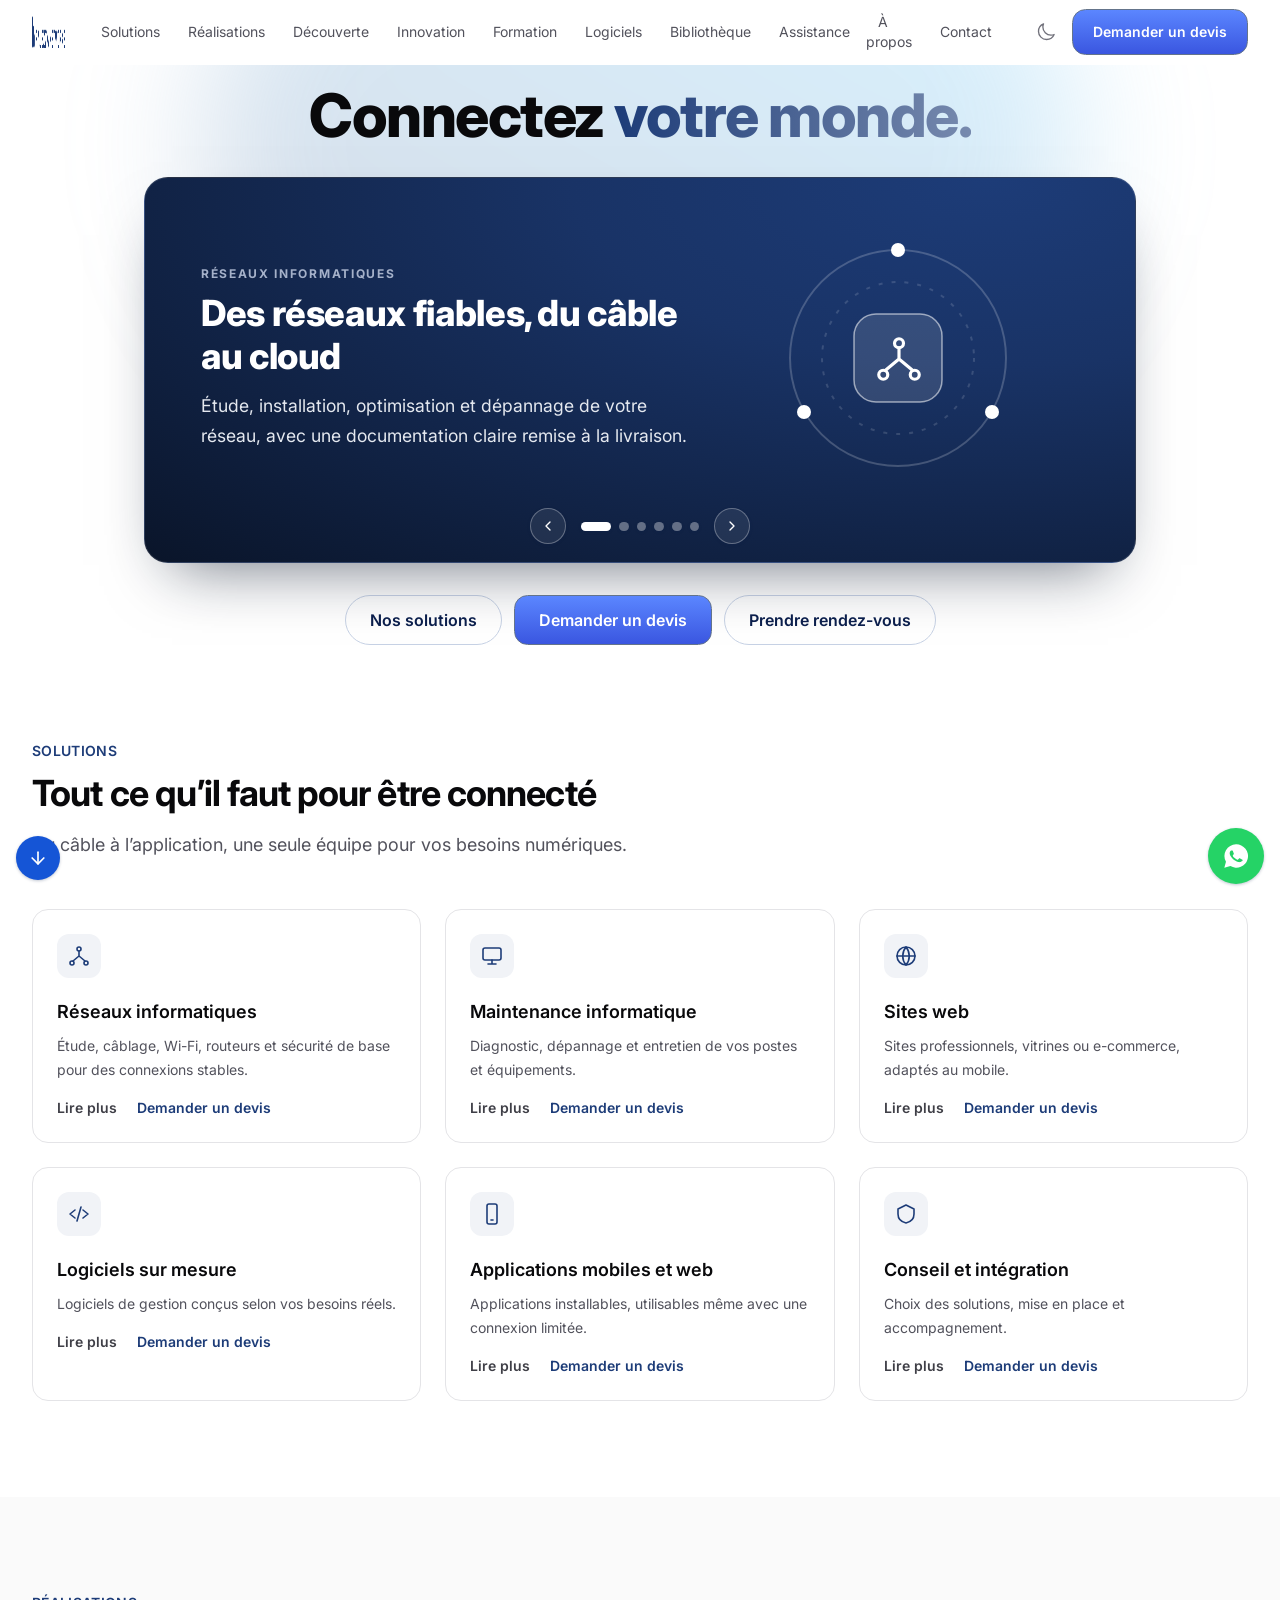
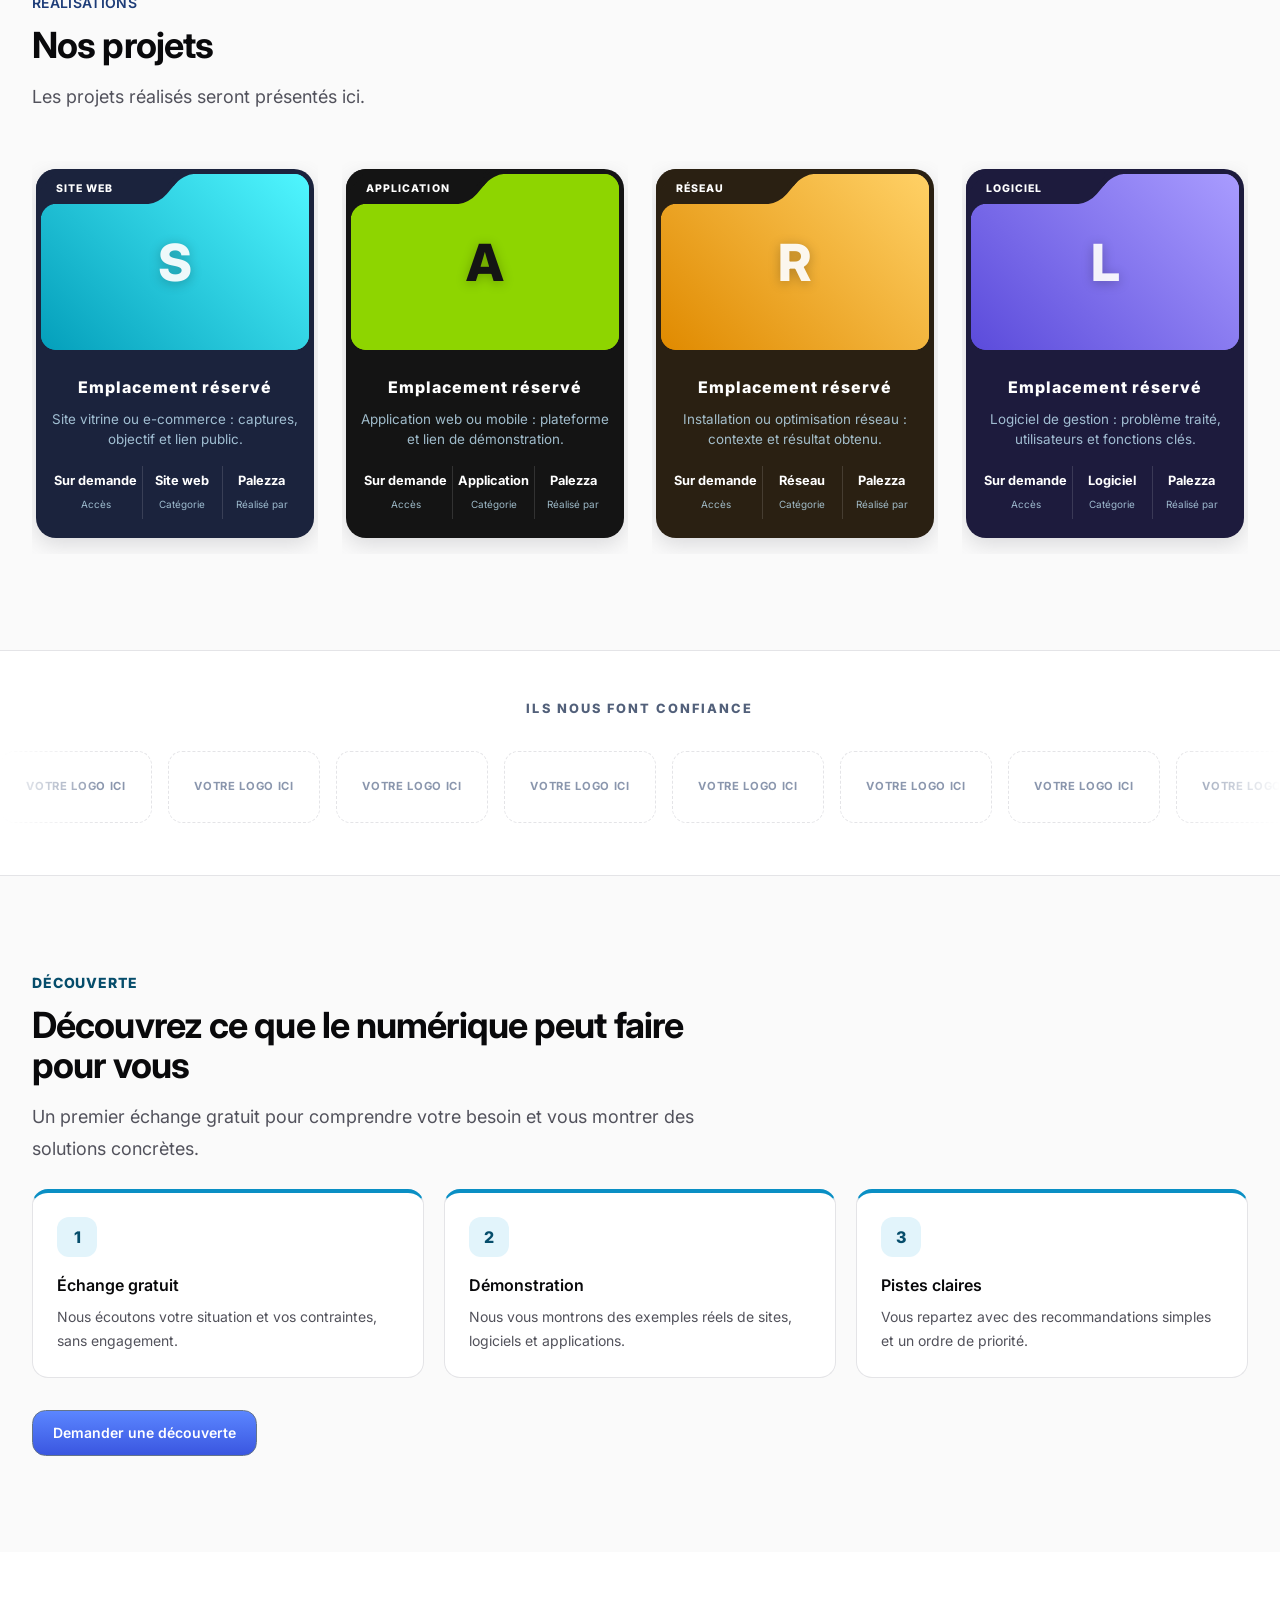
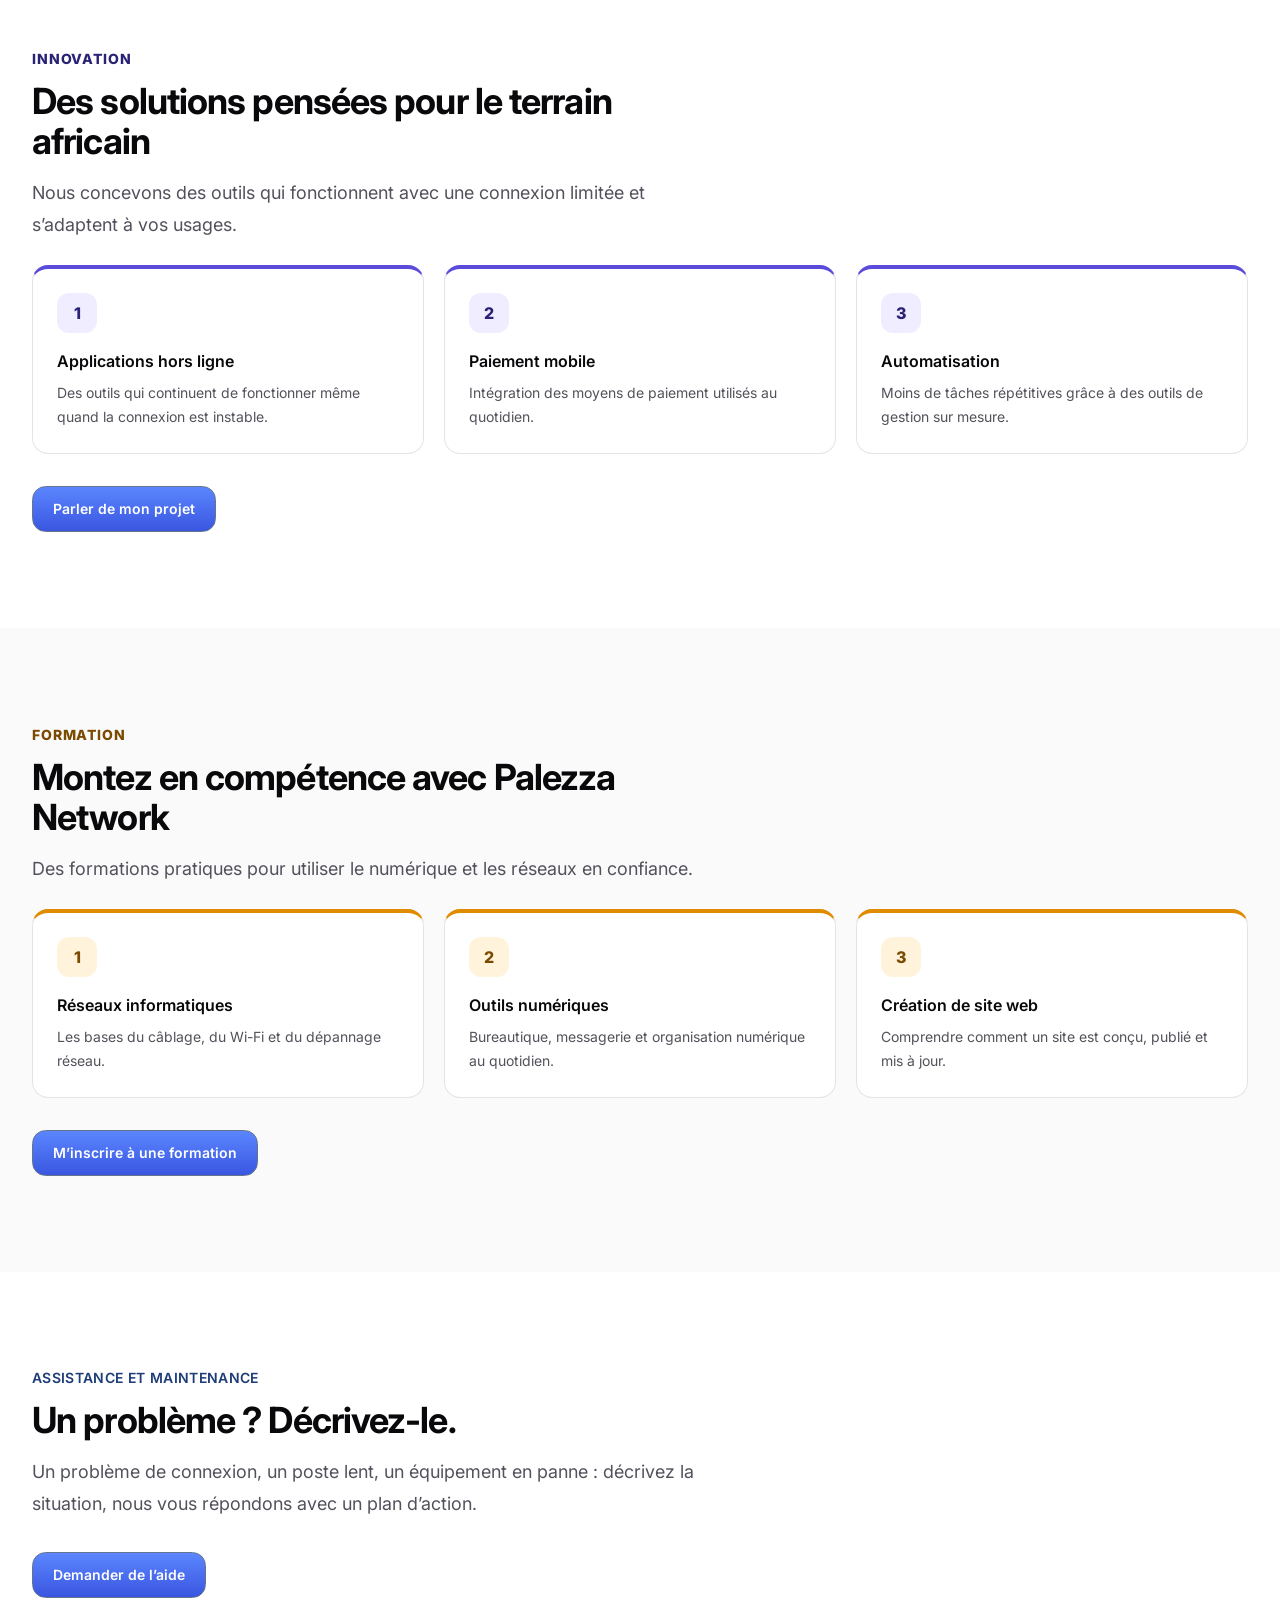
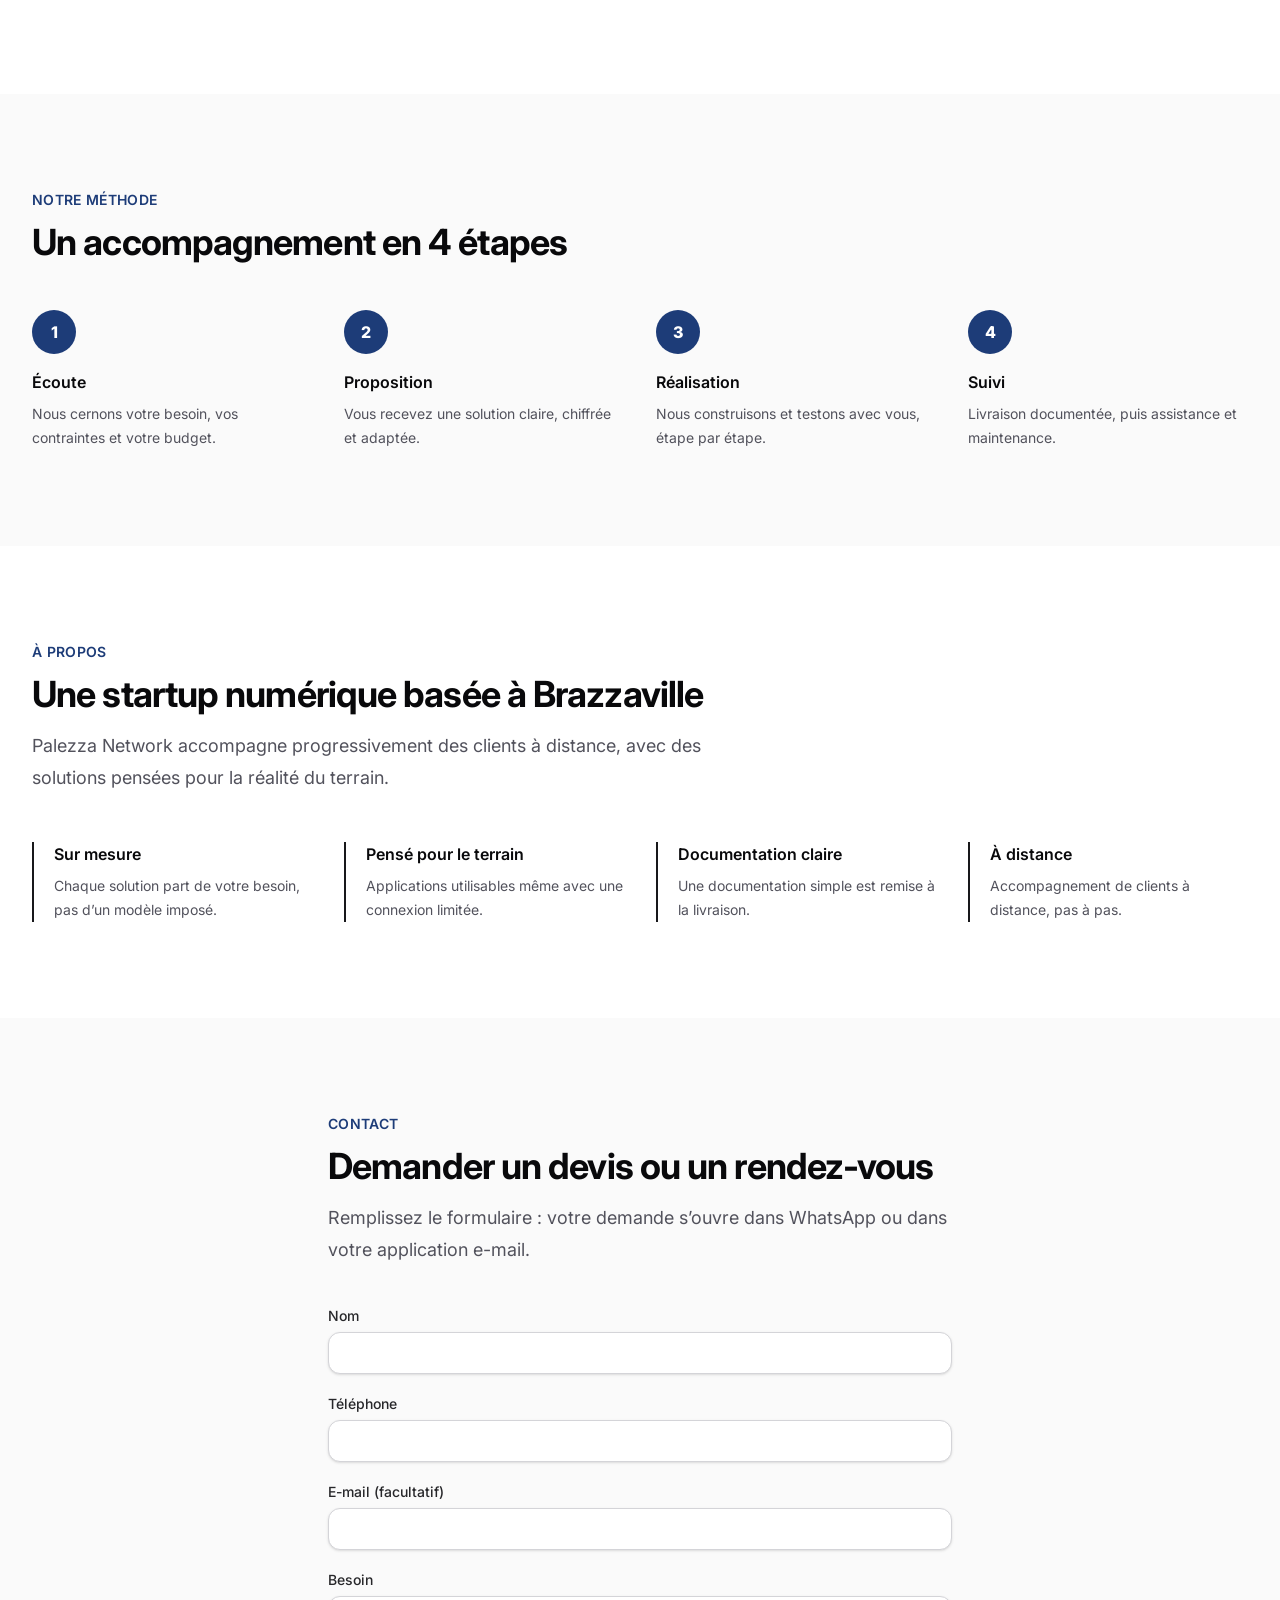
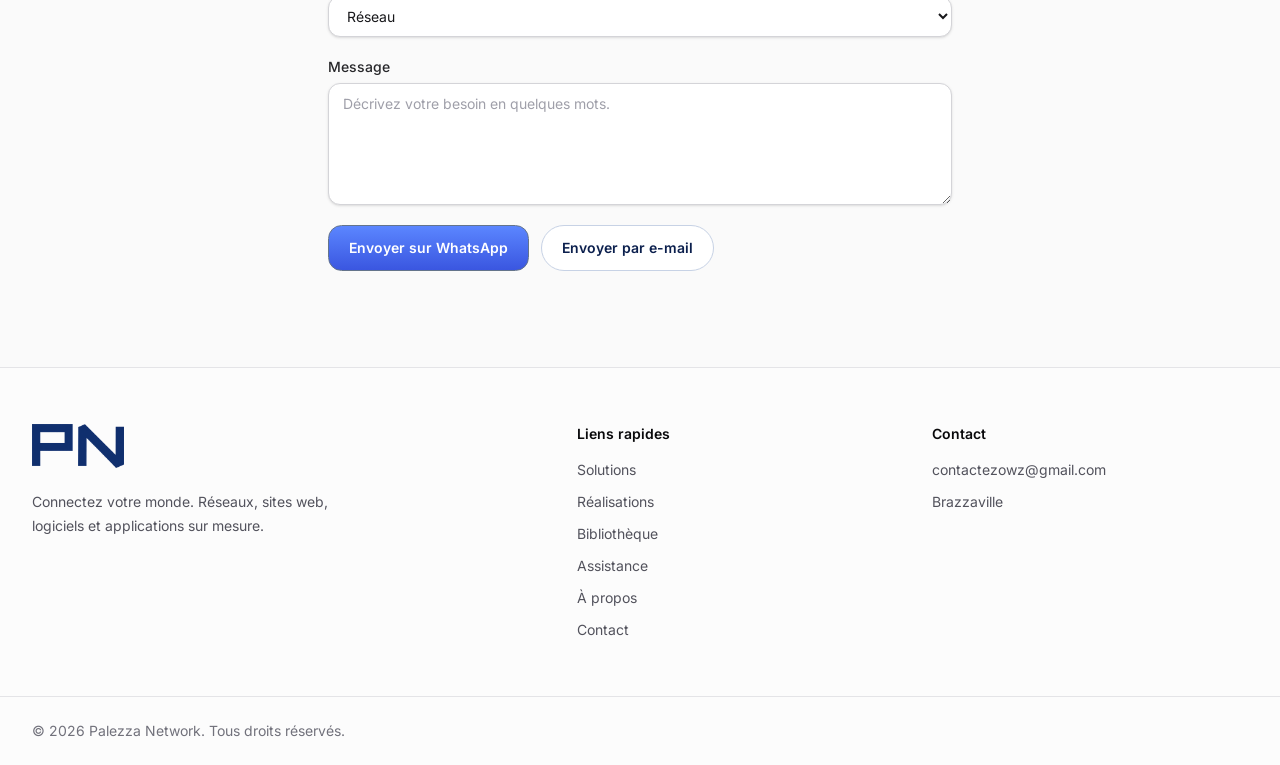
==== commit 6d879d1a: "v5 : Bibliothèque (Polices), icône du site, gestion admin" ====
--- a/public/index.html
+++ b/public/index.html
@@ -14,6 +14,10 @@
   <meta property="og:image" content="assets/img/og-image.png">
   <meta name="twitter:card" content="summary_large_image">
   <link rel="icon" href="assets/img/favicon.svg" type="image/svg+xml">
+  <link rel="icon" href="favicon.ico" sizes="48x48">
+  <link rel="icon" href="assets/img/favicon-48.png" type="image/png" sizes="48x48">
+  <link rel="icon" href="assets/img/favicon-192.png" type="image/png" sizes="192x192">
+  <link rel="apple-touch-icon" href="assets/img/apple-touch-icon.png">
   <link rel="preconnect" href="https://fonts.googleapis.com">
   <link rel="preconnect" href="https://fonts.gstatic.com" crossorigin>
   <link rel="stylesheet" href="https://fonts.googleapis.com/css2?family=Inter:wght@400;500;600;700;800&amp;display=swap">
@@ -28,13 +32,13 @@
 <header id="site-header" class="sticky top-0 z-50 border-b border-transparent bg-white/80 backdrop-blur-xl transition duration-300 dark:bg-zinc-950/80 [&.is-scrolled]:border-zinc-200/80 dark:[&.is-scrolled]:border-white/10">
 <div class="mx-auto max-w-7xl px-5 sm:px-6 lg:px-8 flex h-16 items-center gap-6">
 <a href="index.html#top" class="flex items-center gap-2.5 text-lg font-bold tracking-tight" aria-label="Palezza Network, accueil"><img src="assets/img/logo.png" alt="Palezza Networks" class="logo-img" width="900" height="84"></a>
-<nav aria-label="Principale" class="hidden md:block"><ul class="flex items-center gap-1 text-sm"><li><a href="#solutions" class="rounded-full px-3 py-2 text-zinc-600 transition hover:text-zinc-950 dark:text-zinc-400 dark:hover:text-white">Solutions</a></li><li><a href="#realisations" class="rounded-full px-3 py-2 text-zinc-600 transition hover:text-zinc-950 dark:text-zinc-400 dark:hover:text-white">Réalisations</a></li><li><a href="#decouverte" class="rounded-full px-3 py-2 text-zinc-600 transition hover:text-zinc-950 dark:text-zinc-400 dark:hover:text-white">Découverte</a></li><li><a href="#innovation" class="rounded-full px-3 py-2 text-zinc-600 transition hover:text-zinc-950 dark:text-zinc-400 dark:hover:text-white">Innovation</a></li><li><a href="#formation" class="rounded-full px-3 py-2 text-zinc-600 transition hover:text-zinc-950 dark:text-zinc-400 dark:hover:text-white">Formation</a></li><li><a href="#logiciels" class="rounded-full px-3 py-2 text-zinc-600 transition hover:text-zinc-950 dark:text-zinc-400 dark:hover:text-white">Logiciels</a></li><li><a href="#assistance" class="rounded-full px-3 py-2 text-zinc-600 transition hover:text-zinc-950 dark:text-zinc-400 dark:hover:text-white">Assistance</a></li><li><a href="#apropos" class="rounded-full px-3 py-2 text-zinc-600 transition hover:text-zinc-950 dark:text-zinc-400 dark:hover:text-white">À propos</a></li><li><a href="#contact" class="rounded-full px-3 py-2 text-zinc-600 transition hover:text-zinc-950 dark:text-zinc-400 dark:hover:text-white">Contact</a></li></ul></nav>
+<nav aria-label="Principale" class="hidden md:block"><ul class="flex items-center gap-1 text-sm"><li><a href="#solutions" class="rounded-full px-3 py-2 text-zinc-600 transition hover:text-zinc-950 dark:text-zinc-400 dark:hover:text-white">Solutions</a></li><li><a href="#realisations" class="rounded-full px-3 py-2 text-zinc-600 transition hover:text-zinc-950 dark:text-zinc-400 dark:hover:text-white">Réalisations</a></li><li><a href="#decouverte" class="rounded-full px-3 py-2 text-zinc-600 transition hover:text-zinc-950 dark:text-zinc-400 dark:hover:text-white">Découverte</a></li><li><a href="#innovation" class="rounded-full px-3 py-2 text-zinc-600 transition hover:text-zinc-950 dark:text-zinc-400 dark:hover:text-white">Innovation</a></li><li><a href="#formation" class="rounded-full px-3 py-2 text-zinc-600 transition hover:text-zinc-950 dark:text-zinc-400 dark:hover:text-white">Formation</a></li><li><a href="#logiciels" class="rounded-full px-3 py-2 text-zinc-600 transition hover:text-zinc-950 dark:text-zinc-400 dark:hover:text-white">Logiciels</a></li><li><a href="bibliotheque.html" class="rounded-full px-3 py-2 text-zinc-600 transition hover:text-zinc-950 dark:text-zinc-400 dark:hover:text-white">Bibliothèque</a></li><li><a href="#assistance" class="rounded-full px-3 py-2 text-zinc-600 transition hover:text-zinc-950 dark:text-zinc-400 dark:hover:text-white">Assistance</a></li><li><a href="#apropos" class="rounded-full px-3 py-2 text-zinc-600 transition hover:text-zinc-950 dark:text-zinc-400 dark:hover:text-white">À propos</a></li><li><a href="#contact" class="rounded-full px-3 py-2 text-zinc-600 transition hover:text-zinc-950 dark:text-zinc-400 dark:hover:text-white">Contact</a></li></ul></nav>
 <div class="ml-auto flex items-center gap-2"><button type="button" data-theme-toggle class="grid size-9 place-items-center rounded-full text-zinc-500 transition hover:bg-zinc-100 hover:text-zinc-900 dark:text-zinc-400 dark:hover:bg-white/10 dark:hover:text-white">
           <span class="dark:hidden"><svg class="size-5" viewBox="0 0 24 24" fill="none" stroke="currentColor" stroke-width="1.6" stroke-linecap="round" stroke-linejoin="round" aria-hidden="true"><path d="M21.752 15.002A9.72 9.72 0 0 1 18 15.75c-5.385 0-9.75-4.365-9.75-9.75 0-1.33.266-2.597.748-3.752A9.753 9.753 0 0 0 3 11.25C3 16.635 7.365 21 12.75 21a9.753 9.753 0 0 0 9.002-5.998Z"/></svg></span><span class="hidden dark:inline"><svg class="size-5" viewBox="0 0 24 24" fill="none" stroke="currentColor" stroke-width="1.6" stroke-linecap="round" stroke-linejoin="round" aria-hidden="true"><path d="M12 3v2.25m6.364.386-1.591 1.591M21 12h-2.25m-.386 6.364-1.591-1.591M12 18.75V21m-4.773-4.227-1.591 1.591M5.25 12H3m4.227-4.773L5.636 5.636M15.75 12a3.75 3.75 0 1 1-7.5 0 3.75 3.75 0 0 1 7.5 0Z"/></svg></span>
         </button><a href="#contact" class="btn btn-primary hidden sm:inline-flex">Demander un devis</a><button type="button" id="menu-button" class="grid size-9 place-items-center rounded-full text-zinc-700 hover:bg-zinc-100 md:hidden dark:text-zinc-200 dark:hover:bg-white/10" aria-expanded="false" aria-controls="mobile-menu" aria-label="Ouvrir le menu">
           <span data-icon-open><svg class="size-6" viewBox="0 0 24 24" fill="none" stroke="currentColor" stroke-width="1.6" stroke-linecap="round" stroke-linejoin="round" aria-hidden="true"><path d="M3.75 6.75h16.5M3.75 12h16.5m-16.5 5.25h16.5"/></svg></span><span data-icon-close class="hidden"><svg class="size-6" viewBox="0 0 24 24" fill="none" stroke="currentColor" stroke-width="1.6" stroke-linecap="round" stroke-linejoin="round" aria-hidden="true"><path d="M6 18 18 6M6 6l12 12"/></svg></span>
         </button></div></div>
-<div id="mobile-menu" class="hidden border-t border-zinc-200 bg-white md:hidden dark:border-white/10 dark:bg-zinc-950"><nav aria-label="Mobile" class="mx-auto max-w-7xl px-5 py-4"><ul class="space-y-1"><li><a href="#solutions" class="block rounded-xl px-3 py-2.5 text-base font-medium text-zinc-700 hover:bg-zinc-100 dark:text-zinc-200 dark:hover:bg-white/5">Solutions</a></li><li><a href="#realisations" class="block rounded-xl px-3 py-2.5 text-base font-medium text-zinc-700 hover:bg-zinc-100 dark:text-zinc-200 dark:hover:bg-white/5">Réalisations</a></li><li><a href="#decouverte" class="block rounded-xl px-3 py-2.5 text-base font-medium text-zinc-700 hover:bg-zinc-100 dark:text-zinc-200 dark:hover:bg-white/5">Découverte</a></li><li><a href="#innovation" class="block rounded-xl px-3 py-2.5 text-base font-medium text-zinc-700 hover:bg-zinc-100 dark:text-zinc-200 dark:hover:bg-white/5">Innovation</a></li><li><a href="#formation" class="block rounded-xl px-3 py-2.5 text-base font-medium text-zinc-700 hover:bg-zinc-100 dark:text-zinc-200 dark:hover:bg-white/5">Formation</a></li><li><a href="#logiciels" class="block rounded-xl px-3 py-2.5 text-base font-medium text-zinc-700 hover:bg-zinc-100 dark:text-zinc-200 dark:hover:bg-white/5">Logiciels</a></li><li><a href="#assistance" class="block rounded-xl px-3 py-2.5 text-base font-medium text-zinc-700 hover:bg-zinc-100 dark:text-zinc-200 dark:hover:bg-white/5">Assistance</a></li><li><a href="#apropos" class="block rounded-xl px-3 py-2.5 text-base font-medium text-zinc-700 hover:bg-zinc-100 dark:text-zinc-200 dark:hover:bg-white/5">À propos</a></li><li><a href="#contact" class="block rounded-xl px-3 py-2.5 text-base font-medium text-zinc-700 hover:bg-zinc-100 dark:text-zinc-200 dark:hover:bg-white/5">Contact</a></li></ul><a href="#contact" class="btn btn-primary mt-4 w-full">Demander un devis</a></nav></div>
+<div id="mobile-menu" class="hidden border-t border-zinc-200 bg-white md:hidden dark:border-white/10 dark:bg-zinc-950"><nav aria-label="Mobile" class="mx-auto max-w-7xl px-5 py-4"><ul class="space-y-1"><li><a href="#solutions" class="block rounded-xl px-3 py-2.5 text-base font-medium text-zinc-700 hover:bg-zinc-100 dark:text-zinc-200 dark:hover:bg-white/5">Solutions</a></li><li><a href="#realisations" class="block rounded-xl px-3 py-2.5 text-base font-medium text-zinc-700 hover:bg-zinc-100 dark:text-zinc-200 dark:hover:bg-white/5">Réalisations</a></li><li><a href="#decouverte" class="block rounded-xl px-3 py-2.5 text-base font-medium text-zinc-700 hover:bg-zinc-100 dark:text-zinc-200 dark:hover:bg-white/5">Découverte</a></li><li><a href="#innovation" class="block rounded-xl px-3 py-2.5 text-base font-medium text-zinc-700 hover:bg-zinc-100 dark:text-zinc-200 dark:hover:bg-white/5">Innovation</a></li><li><a href="#formation" class="block rounded-xl px-3 py-2.5 text-base font-medium text-zinc-700 hover:bg-zinc-100 dark:text-zinc-200 dark:hover:bg-white/5">Formation</a></li><li><a href="#logiciels" class="block rounded-xl px-3 py-2.5 text-base font-medium text-zinc-700 hover:bg-zinc-100 dark:text-zinc-200 dark:hover:bg-white/5">Logiciels</a></li><li><a href="bibliotheque.html" class="block rounded-xl px-3 py-2.5 text-base font-medium text-zinc-700 hover:bg-zinc-100 dark:text-zinc-200 dark:hover:bg-white/5">Bibliothèque</a></li><li><a href="#assistance" class="block rounded-xl px-3 py-2.5 text-base font-medium text-zinc-700 hover:bg-zinc-100 dark:text-zinc-200 dark:hover:bg-white/5">Assistance</a></li><li><a href="#apropos" class="block rounded-xl px-3 py-2.5 text-base font-medium text-zinc-700 hover:bg-zinc-100 dark:text-zinc-200 dark:hover:bg-white/5">À propos</a></li><li><a href="#contact" class="block rounded-xl px-3 py-2.5 text-base font-medium text-zinc-700 hover:bg-zinc-100 dark:text-zinc-200 dark:hover:bg-white/5">Contact</a></li></ul><a href="#contact" class="btn btn-primary mt-4 w-full">Demander un devis</a></nav></div>
 </header><main id="main"><span id="top"></span>
 <section class="relative isolate overflow-hidden"><div class="pointer-events-none absolute inset-0 -z-10" aria-hidden="true"><div class="absolute -top-40 left-1/2 h-[480px] w-[880px] max-w-[200vw] -translate-x-1/2 rounded-full bg-gradient-to-tr from-brand-400/30 to-sky-300/30 blur-3xl dark:from-brand-600/25 dark:to-sky-500/15"></div></div>
 <div class="mx-auto max-w-7xl px-5 sm:px-6 lg:px-8 pt-10 pb-16 sm:pt-14 sm:pb-24 text-center">
@@ -65,7 +69,7 @@
 <button id="wab" data-back-to-top-avoid aria-label="Discuter sur WhatsApp" class="fixed right-4 bottom-4 z-40 grid size-14 place-items-center rounded-full bg-[#25d366] shadow-lg"><svg class="size-7 fill-white" viewBox="0 0 24 24"><path d="M12 2a10 10 0 0 0-8.600 15L2 22l5.200-1.400A10 10 0 1 0 12 2zm5.200 14c-.2.600-1.300 1.200-1.800 1.200-.5.100-1 .2-3.200-.7-2.700-1.100-4.400-3.800-4.500-4-.1-.2-1.100-1.400-1.100-2.700s.7-1.900.9-2.200c.2-.3.500-.3.700-.3h.5c.2 0 .4 0 .6.500l.8 2c.1.200.1.400 0 .5l-.4.600-.3.400c-.1.100-.3.300-.1.600.2.300.7 1.200 1.600 1.900 1.100 1 2 1.300 2.300 1.400.3.100.4.100.6-.1l.8-1c.2-.3.400-.2.600-.1l1.900.9c.3.100.5.200.5.300.1.100.1.700-.1 1.300z"/></svg></button><footer class="border-t border-zinc-200 bg-zinc-50/60 dark:border-white/10 dark:bg-zinc-950">
 <div class="mx-auto max-w-7xl px-5 sm:px-6 lg:px-8 grid gap-10 py-14 md:grid-cols-[1.6fr_1fr_1fr]">
 <div class="max-w-xs"><a href="index.html#top" aria-label="Palezza Networks, accueil" class="inline-block"><img src="assets/img/logo-pn.png" alt="Palezza Networks" class="logo-pn" width="300" height="165"></a><p class="mt-4 text-sm leading-6 text-zinc-600 dark:text-zinc-400">Connectez votre monde. Réseaux, sites web, logiciels et applications sur mesure.</p></div>
-<div><h2 class="text-sm font-semibold text-zinc-950 dark:text-white">Liens rapides</h2><ul class="mt-4 space-y-3 text-sm"><li><a href="index.html#solutions" class="text-zinc-600 hover:text-zinc-950 dark:text-zinc-400 dark:hover:text-white">Solutions</a></li><li><a href="index.html#realisations" class="text-zinc-600 hover:text-zinc-950 dark:text-zinc-400 dark:hover:text-white">Réalisations</a></li><li><a href="index.html#assistance" class="text-zinc-600 hover:text-zinc-950 dark:text-zinc-400 dark:hover:text-white">Assistance</a></li><li><a href="index.html#apropos" class="text-zinc-600 hover:text-zinc-950 dark:text-zinc-400 dark:hover:text-white">À propos</a></li><li><a href="index.html#contact" class="text-zinc-600 hover:text-zinc-950 dark:text-zinc-400 dark:hover:text-white">Contact</a></li></ul></div>
+<div><h2 class="text-sm font-semibold text-zinc-950 dark:text-white">Liens rapides</h2><ul class="mt-4 space-y-3 text-sm"><li><a href="index.html#solutions" class="text-zinc-600 hover:text-zinc-950 dark:text-zinc-400 dark:hover:text-white">Solutions</a></li><li><a href="index.html#realisations" class="text-zinc-600 hover:text-zinc-950 dark:text-zinc-400 dark:hover:text-white">Réalisations</a></li><li><a href="bibliotheque.html" class="text-zinc-600 hover:text-zinc-950 dark:text-zinc-400 dark:hover:text-white">Bibliothèque</a></li><li><a href="index.html#assistance" class="text-zinc-600 hover:text-zinc-950 dark:text-zinc-400 dark:hover:text-white">Assistance</a></li><li><a href="index.html#apropos" class="text-zinc-600 hover:text-zinc-950 dark:text-zinc-400 dark:hover:text-white">À propos</a></li><li><a href="index.html#contact" class="text-zinc-600 hover:text-zinc-950 dark:text-zinc-400 dark:hover:text-white">Contact</a></li></ul></div>
 <div><h2 class="text-sm font-semibold text-zinc-950 dark:text-white">Contact</h2><ul class="mt-4 space-y-3 text-sm text-zinc-600 dark:text-zinc-400"><li id="fmail"></li><li>Brazzaville</li></ul></div></div>
 <div class="border-t border-zinc-200 dark:border-white/10"><div class="mx-auto max-w-7xl px-5 sm:px-6 lg:px-8 py-6 text-sm text-zinc-500 dark:text-zinc-400"><p>&copy; <span data-year>2026</span> Palezza Network. Tous droits réservés.</p></div></div></footer><script src="assets/js/main.js"></script>
 <script>
--- a/public/assets/css/v3.css
+++ b/public/assets/css/v3.css
@@ -8,7 +8,7 @@
 .btn:focus{outline:none}
 .btn:focus-visible{outline:2px solid #0b1f4d;outline-offset:2px}
 .dark .btn:focus-visible{outline-color:#fff}
-.btn-primary,.btn-primary:hover{box-shadow:none!important}
+.btn-primary:not(.btn-slide),.btn-primary:not(.btn-slide):hover{box-shadow:none!important}
 .btn-primary{background:#1555d6;border-color:#1555d6;color:#fff}
 .btn-primary:hover{background:#1b3a80;border-color:#1b3a80}
 .btn-primary:active{background:#0b1f4d;border-color:#0b1f4d}
@@ -36,19 +36,6 @@
 .media img{position:absolute;inset:0;width:100%;height:100%;object-fit:cover;object-position:center top;display:block}
 .media-ph{position:absolute;inset:0;display:grid;place-content:center;text-align:center;color:#fff;font-weight:800;letter-spacing:.12em;text-transform:uppercase;font-size:.8rem;background:linear-gradient(135deg,var(--ac-d,#0b1f4d),var(--ac,#1f6bff))}
 
-/* ---- Projets : couleur par rubrique, accord avec le bleu du logo ---- */
-.project{--ac:#1f6bff;--ac-d:#0b1f4d;--ac-l:#eaf1ff;border-top:4px solid var(--ac)}
-.project[data-type=logiciel]{--ac:#5b4bdb;--ac-d:#2a2275;--ac-l:#efedff}
-.project[data-type=application]{--ac:#0f9d8a;--ac-d:#064e46;--ac-l:#e3f7f3}
-.project[data-type=reseau]{--ac:#e08a00;--ac-d:#7a4a00;--ac-l:#fff3dc}
-.project[data-type=conseil]{--ac:#0a8fc4;--ac-d:#064d6b;--ac-l:#e2f4fb}
-.project[data-type=maintenance]{--ac:#d6457a;--ac-d:#6e1a3a;--ac-l:#fde9f0}
-.pchip{display:inline-block;padding:.2rem .65rem;border-radius:9999px;font-size:.7rem;font-weight:800;letter-spacing:.08em;text-transform:uppercase;background:var(--ac-l,#eaf1ff);color:var(--ac-d,#0b1f4d)}
-.dark .pchip{background:color-mix(in srgb,var(--ac) 22%,transparent);color:#fff}
-.project .plink{color:var(--ac-d)}
-.dark .project .plink{color:#fff}
-.project:hover{border-color:var(--ac)}
-
 /* ---- Bande « Ils nous font confiance » ---- */
 .trust{padding:3rem 0;border-block:1px solid #e4e4e7;background:#fff;overflow:hidden}
 .dark .trust{background:#09090b;border-color:rgba(255,255,255,.1)}
@@ -58,9 +45,6 @@
 .trust-track{display:flex;width:max-content;animation:trustmove var(--dur,30s) linear infinite}
 .trust-view:hover .trust-track{animation-play-state:paused}
 .trust-set{display:flex;gap:1rem;padding-right:1rem}
-.trust-item{display:grid;place-items:center;flex:none;width:9.5rem;height:4.5rem;padding:.75rem 1rem;border-radius:1rem;background:#fff;border:1px solid #e4e4e7}
-.trust-item img{max-width:100%;max-height:100%;width:auto;height:auto;object-fit:contain;filter:grayscale(1) contrast(1.15);opacity:.85}
-.trust-item.ph{border-style:dashed;color:#8a96ad;font-size:.75rem;font-weight:700;letter-spacing:.06em;text-transform:uppercase}
 @keyframes trustmove{to{transform:translateX(-50%)}}
 @media(prefers-reduced-motion:reduce){.trust-track{animation:none}.trust-view{overflow-x:auto}}
 
@@ -86,3 +70,136 @@
 
 .app-card:focus,.app-card:focus-visible{outline:none}.app-card:focus-visible{outline:2px solid #0b1f4d;outline-offset:2px}
 .app-card,.dl,.ins,.am-x{-webkit-tap-highlight-color:transparent}
+
+/* ===== v3.1 : bande de logos (taille esthétique, jamais coupés) ===== */
+.trust-view{padding-block:.25rem}
+.trust-track{align-items:center}
+.trust-item{display:flex;align-items:center;justify-content:center;flex:none;width:8.25rem;height:4rem;padding:.5rem .9rem;overflow:hidden;box-sizing:border-box;border-radius:.9rem}
+.trust-item img{display:block;width:auto;height:auto;max-width:6.4rem;max-height:2.5rem;object-fit:contain}
+@media(min-width:768px){.trust-item{width:9.5rem;height:4.5rem}.trust-item img{max-width:7.4rem;max-height:2.9rem}}
+
+/* ===== Bouton « texte qui glisse » (Uiverse / Rauliqbal), adapté au bleu de la marque ===== */
+.btn.btn-slide{position:relative;border:1px solid #64748b;border-radius:.85rem;background:linear-gradient(180deg,#5b86ff,#3a56e0);color:#fff;font-weight:600;cursor:pointer;box-shadow:none;transition:box-shadow .35s,transform .1s}
+.btn.btn-slide:hover{background:linear-gradient(180deg,#5b86ff,#3a56e0);box-shadow:0 8px 26px -8px rgba(79,110,255,.6)}
+.btn.btn-slide:active{box-shadow:none;transform:scale(.97)}
+.btn.btn-slide:focus{outline:none}.btn.btn-slide:focus-visible{outline:2px solid #0b1f4d;outline-offset:2px}
+.dark .btn.btn-slide:focus-visible{outline-color:#fff}
+.btn-slide .bs-in{position:relative;overflow:hidden;height:1.5rem;line-height:1.5rem}
+.btn-slide .bs-in span{display:block;white-space:nowrap;transition:transform 1.125s cubic-bezier(.19,1,.22,1)}
+.btn-slide .bs-in span+span{position:absolute;left:0;right:0;top:0;transform:translateY(1.75rem)}
+.btn-slide:hover .bs-in span:first-child,.btn-slide:focus-visible .bs-in span:first-child{transform:translateY(-1.75rem)}
+.btn-slide:hover .bs-in span+span,.btn-slide:focus-visible .bs-in span+span{transform:none}
+@media(hover:none){.btn-slide .bs-in span+span{display:none}.btn-slide:hover .bs-in span:first-child{transform:none}}
+
+/* ===== Bouton Télécharger (Uiverse / satyamchaudharydev) ===== */
+.dlbtn{--w:9.5rem;--h:2.6rem;--tw:11rem;--th:2.2rem;--gap:1rem;position:relative;display:inline-block;width:var(--w);height:var(--h);border-radius:.6rem;background:#1163ff;color:#fff;text-decoration:none;font-weight:700;font-size:.9rem;text-align:center;transition:background .3s;-webkit-tap-highlight-color:transparent;box-shadow:none}
+.dlbtn .t,.dlbtn .i{position:absolute;left:0;width:100%;height:100%;display:flex;align-items:center;justify-content:center;overflow:hidden;color:#fff;transition:top .5s}
+.dlbtn .t{top:0}.dlbtn .i{top:100%}.dlbtn .i svg{width:1.5rem;height:1.5rem;fill:none;stroke:currentColor;stroke-width:2;stroke-linecap:round;stroke-linejoin:round}
+.dlbtn::before{position:absolute;content:attr(data-tooltip);width:var(--tw);height:var(--th);line-height:var(--th);background:#fff;color:#111;font-size:.8rem;font-weight:600;border-radius:.3rem;bottom:calc(var(--h) + var(--gap) + .6rem);left:calc(50% - var(--tw)/2);box-shadow:0 4px 14px rgba(0,0,0,.18)}
+.dlbtn::after{position:absolute;content:"";width:0;height:0;border:.6rem solid transparent;border-top-color:#fff;left:calc(50% - .6rem);bottom:calc(100% + var(--gap) - .6rem)}
+.dlbtn::before,.dlbtn::after{opacity:0;visibility:hidden;transition:all .5s;pointer-events:none}
+.dlbtn:hover,.dlbtn:focus-visible{background:#6c18ff;outline:none}
+.dlbtn:hover .t,.dlbtn:focus-visible .t{top:-100%}.dlbtn:hover .i,.dlbtn:focus-visible .i{top:0}
+.dlbtn:hover::before,.dlbtn:hover::after,.dlbtn:focus-visible::before,.dlbtn:focus-visible::after{opacity:1;visibility:visible}
+.dlbtn:hover::after,.dlbtn:focus-visible::after{bottom:calc(var(--h) + var(--gap) - 1.2rem)}
+.dlbtn:hover::before,.dlbtn:focus-visible::before{bottom:calc(var(--h) + var(--gap))}
+.dlbtn:active{transform:scale(.97)}
+.am-r{padding-top:1.2rem}
+.ins.btn-slide{padding:.55rem 1.2rem;border-radius:.6rem}
+
+/* ===== Cartes réalisations / logiciels (Uiverse / adamgiebl, imtausef, Smit-Prajapati) ===== */
+.ucard{--bg:#1b233d;--c1:#049fbb;--c2:#50f6ff;position:relative;display:flex;flex-direction:column;border-radius:20px;background:var(--bg);padding:5px;overflow:hidden;color:#fff;text-align:left;box-shadow:rgba(100,100,111,.2) 0 7px 20px 0;transition:transform .5s cubic-bezier(.175,.885,.32,1.275)}
+.ucard:hover{transform:scale(1.04)}
+.ucard[data-type=application]{--bg:#141414;--c1:#8ed500;--c2:#8ed500}
+.ucard[data-type=logiciel]{--bg:#1d1b3d;--c1:#5b4bdb;--c2:#a99cff}
+.ucard[data-type=reseau]{--bg:#2a2012;--c1:#e08a00;--c2:#ffd166}
+.ucard[data-type=conseil]{--bg:#14263a;--c1:#0a8fc4;--c2:#7dd3fc}
+.ucard[data-type=maintenance]{--bg:#2b1420;--c1:#d6457a;--c2:#ff9ec0}
+.ucard .ts{position:relative;display:flex;flex-direction:column;height:11rem;border-radius:15px;background:linear-gradient(45deg,var(--c1) 0%,var(--c2) 100%)}
+.ucard .ts-img{position:absolute;inset:0;border-radius:15px;overflow:hidden;z-index:0;display:grid;place-items:center}
+.ucard .ts-img img{position:absolute;inset:0;width:100%;height:100%;object-fit:cover;object-position:center top;display:block}
+.ucard .ts-ph{font-size:3.2rem;font-weight:800;color:rgba(255,255,255,.92);text-shadow:0 2px 12px rgba(0,0,0,.25)}
+.ucard[data-type=application] .ts-ph{color:#141414}
+.ucard .nt{position:relative;z-index:2;height:30px;width:130px;background:var(--bg);border-bottom-right-radius:10px;transform:skew(-40deg);box-shadow:-10px -10px 0 0 var(--bg)}
+.ucard .nt::before{content:"";position:absolute;width:15px;height:15px;top:0;right:-15px;background:rgba(255,255,255,0);border-top-left-radius:10px;box-shadow:-5px -5px 0 2px var(--bg)}
+.ucard .ts::before{content:"";position:absolute;z-index:2;top:30px;left:0;width:15px;height:15px;background:rgba(255,255,255,0);border-top-left-radius:15px;box-shadow:-5px -5px 0 2px var(--bg)}
+.ucard .icons{position:absolute;z-index:3;top:0;left:0;width:100%;height:30px;display:flex;justify-content:space-between;align-items:center}
+.ucard .tag{max-width:120px;padding:0 0 0 15px;font-size:.66rem;font-weight:800;letter-spacing:.1em;text-transform:uppercase;white-space:nowrap;overflow:hidden;text-overflow:ellipsis;color:#fff}
+.ucard .ext{display:grid;place-items:center;width:1.9rem;height:1.9rem;margin:.55rem .55rem 0 0;border-radius:9999px;background:var(--bg);color:#fff;transition:background .2s,color .2s}
+.ucard .ext:hover{background:#fff;color:var(--bg)}.ucard .ext svg{width:1rem;height:1rem;fill:none;stroke:currentColor;stroke-width:2;stroke-linecap:round;stroke-linejoin:round}
+.ucard .bs2{display:flex;flex:1;flex-direction:column;margin-top:15px;padding:10px 8px 14px}
+.ucard .ttl{display:block;font-size:1rem;font-weight:800;color:#fff;text-align:center;letter-spacing:.06em}
+.ucard .txt{margin-top:.6rem;font-size:.84rem;line-height:1.55;color:rgba(190,225,243,.82);text-align:center;flex:1}
+.ucard .row{display:flex;justify-content:space-between;margin-top:1rem}
+.ucard .item{flex:1 1 30%;padding:5px;text-align:center;color:rgba(190,225,243,.8)}
+.ucard .item+.item{border-left:1px solid rgba(255,255,255,.13)}
+.ucard .big{display:block;font-size:.8rem;font-weight:700;color:#fff;overflow:hidden;text-overflow:ellipsis;white-space:nowrap}
+.ucard .reg{font-size:.62rem}
+.ucard .go{margin-top:1rem;align-self:center;font-size:.85rem}
+@media(prefers-reduced-motion:reduce){.ucard,.ucard:hover{transform:none;transition:none}}
+
+/* ===== Écrans qui défilent (Uiverse / Nawsome) : vos captures dans les cadres animés ===== */
+.stage{--k:1.5;position:relative;height:calc(var(--k)*135px);margin:1.2rem 0 .4rem;overflow:hidden;border-radius:1rem;background:radial-gradient(circle at 50% 40%,#16314a,#0a1422)}
+.stage i{position:absolute;top:50%;left:50%;display:block;overflow:hidden;z-index:10;border-radius:5px;background:#1e3f57;width:calc(var(--k)*160px);height:calc(var(--k)*100px);margin:calc(var(--k)*-50px) 0 0 calc(var(--k)*-80px);animation:dot1_ 3s cubic-bezier(.55,.3,.24,.99) infinite}
+.stage i:nth-child(2){z-index:11;border-radius:3px;background:#3c517d;width:calc(var(--k)*150px);height:calc(var(--k)*90px);margin:calc(var(--k)*-45px) 0 0 calc(var(--k)*-75px);animation-name:dot2_}
+.stage i:nth-child(3){z-index:12;border-radius:0 0 5px 5px;background:#6bb2cd;width:calc(var(--k)*40px);height:calc(var(--k)*20px);margin:calc(var(--k)*50px) 0 0 calc(var(--k)*-20px);animation-name:dot3_}
+.stage i img{position:absolute;inset:0;width:100%;height:100%;object-fit:cover;object-position:center top;display:block}
+@keyframes dot1_{3%,97%{width:calc(var(--k)*160px);height:calc(var(--k)*100px);margin-top:calc(var(--k)*-50px);margin-left:calc(var(--k)*-80px)}30%,36%{width:calc(var(--k)*80px);height:calc(var(--k)*120px);margin-top:calc(var(--k)*-60px);margin-left:calc(var(--k)*-40px)}63%,69%{width:calc(var(--k)*40px);height:calc(var(--k)*80px);margin-top:calc(var(--k)*-40px);margin-left:calc(var(--k)*-20px)}}
+@keyframes dot2_{3%,97%{width:calc(var(--k)*150px);height:calc(var(--k)*90px);margin-left:calc(var(--k)*-75px);margin-top:calc(var(--k)*-45px)}30%,36%{width:calc(var(--k)*70px);height:calc(var(--k)*96px);margin-left:calc(var(--k)*-35px);margin-top:calc(var(--k)*-48px)}63%,69%{width:calc(var(--k)*32px);height:calc(var(--k)*60px);margin-left:calc(var(--k)*-16px);margin-top:calc(var(--k)*-30px)}}
+@keyframes dot3_{3%,97%{width:calc(var(--k)*40px);height:calc(var(--k)*20px);margin-left:calc(var(--k)*-20px);margin-top:calc(var(--k)*50px)}30%,36%{width:calc(var(--k)*8px);height:calc(var(--k)*8px);margin-left:calc(var(--k)*-5px);margin-top:calc(var(--k)*49px);border-radius:8px}63%,69%{width:calc(var(--k)*16px);height:calc(var(--k)*4px);margin-left:calc(var(--k)*-8px);margin-top:calc(var(--k)*-37px);border-radius:10px}}
+@media(min-width:640px){.stage{--k:1.8}}
+@media(prefers-reduced-motion:reduce){.stage i{animation:none}}
+.sdots{display:flex;justify-content:center;gap:.4rem;margin:.2rem 0 1rem}
+.sdots button{width:.55rem;height:.55rem;padding:0;border:0;border-radius:9999px;background:rgba(100,112,138,.4);cursor:pointer;-webkit-tap-highlight-color:transparent}
+.sdots button.on{background:#1f6bff;width:1.3rem}
+
+/* ===== Effet de texte tracé (Uiverse / SelfMadeSystem) : {{mots}} dans n'importe quel texte ===== */
+.fxw{display:inline-block;line-height:0;white-space:nowrap}
+.fxw svg{display:block;overflow:visible}
+.fxw.ok .fxt{position:absolute;width:1px;height:1px;overflow:hidden;clip:rect(0 0 0 0);white-space:nowrap}
+.fxw text{fill:currentColor;fill-opacity:0;stroke:currentColor;stroke-width:1.1;stroke-linejoin:round;stroke-linecap:butt;stroke-dasharray:0 1600;animation:fxdraw 5s ease-in-out infinite}
+@keyframes fxdraw{0%{stroke-dasharray:0 1600;stroke-dashoffset:0;fill-opacity:0;stroke-opacity:1}45%{stroke-dasharray:1600 0;fill-opacity:0;stroke-opacity:1}62%{stroke-dasharray:1600 0;fill-opacity:1;stroke-opacity:1}90%{stroke-dasharray:1600 0;fill-opacity:1;stroke-opacity:1}100%{stroke-dasharray:1600 0;fill-opacity:0;stroke-opacity:.2}}
+@media(prefers-reduced-motion:reduce){.fxw text{animation:none;stroke-dasharray:none;fill-opacity:1;stroke-opacity:0}}
+
+/* ===== v3.2 : socle de la bande de logos, loader d'image, captures ===== */
+.trust-item{background:#fff;border:1px solid #e4e4e7;transition:border-color .2s}
+a.trust-item:hover{border-color:#1555d6}
+.trust-item img{filter:grayscale(1) contrast(1.1);opacity:.92}
+.trust-item.ph{border-style:dashed;color:#8a96ad;font-size:.7rem;font-weight:700;letter-spacing:.06em;text-transform:uppercase}
+.pn-ld{position:absolute;inset:0;z-index:3;pointer-events:none;transform:scale(.62)}
+.pn-ld i{position:absolute;top:50%;left:50%;z-index:10;width:160px;height:100px;margin-left:-80px;margin-top:-50px;border-radius:5px;background:#1e3f57;animation:ld1 3s cubic-bezier(.55,.3,.24,.99) infinite}
+.pn-ld i:nth-child(2){z-index:11;width:150px;height:90px;margin-top:-45px;margin-left:-75px;border-radius:3px;background:#3c517d;animation-name:ld2}
+.pn-ld i:nth-child(3){z-index:12;width:40px;height:20px;margin-top:50px;margin-left:-20px;border-radius:0 0 5px 5px;background:#6bb2cd;animation-name:ld3}
+@keyframes ld1{3%,97%{width:160px;height:100px;margin-top:-50px;margin-left:-80px}30%,36%{width:80px;height:120px;margin-top:-60px;margin-left:-40px}63%,69%{width:40px;height:80px;margin-top:-40px;margin-left:-20px}}
+@keyframes ld2{3%,97%{height:90px;width:150px;margin-left:-75px;margin-top:-45px}30%,36%{width:70px;height:96px;margin-left:-35px;margin-top:-48px}63%,69%{width:32px;height:60px;margin-left:-16px;margin-top:-30px}}
+@keyframes ld3{3%,97%{height:20px;width:40px;margin-left:-20px;margin-top:50px}30%,36%{width:8px;height:8px;margin-left:-5px;margin-top:49px;border-radius:8px}63%,69%{width:16px;height:4px;margin-left:-8px;margin-top:-37px;border-radius:10px}}
+.pn-wait{opacity:0}.is-in{opacity:1;transition:opacity .5s ease}
+.board-bg{background:#0a152a}.board-bg .pn-ld{transform:scale(.8)}
+.ucard .ts-img{background:inherit}
+.shots .shot{position:relative;flex:none;height:20rem;min-width:11.5rem;scroll-snap-align:start;border-radius:1rem;background:#e8edf7;overflow:hidden}
+.shots .shot.ok{min-width:0}
+.shots .shot img{display:block;height:100%;width:auto;max-width:min(82vw,40rem);border:0;border-radius:0;background:none}
+@media(prefers-reduced-motion:reduce){.pn-ld i{animation:none}}
+
+/* ---------- v4 : carrousel par catégorie (Nos projets) ---------- */
+.cat-col{min-width:0}
+.cr{position:relative}
+.cr-track{display:flex;overflow-x:auto;scroll-snap-type:x mandatory;scrollbar-width:none;-webkit-overflow-scrolling:touch;padding:.5rem 0 1rem}
+.cr-track::-webkit-scrollbar{display:none}
+.cr-slide{flex:0 0 100%;scroll-snap-align:start;padding:0 .25rem;min-width:0}
+.cr-slide .ucard:hover{transform:none}
+.cr-nav{display:flex;align-items:center;justify-content:center;gap:.7rem}
+.cr-btn{width:2.2rem;height:2.2rem;border-radius:50%;border:1px solid rgba(120,130,160,.35);background:transparent;color:inherit;display:grid;place-items:center;padding:0;box-shadow:none;transition:background .2s,color .2s}
+.cr-btn:hover{background:#1163ff;color:#fff;border-color:#1163ff}
+.cr-btn svg{width:1.1rem;height:1.1rem;fill:none;stroke:currentColor;stroke-width:2;stroke-linecap:round;stroke-linejoin:round}
+.cr-cnt{font-size:.78rem;font-weight:700;opacity:.65;min-width:2.8rem;text-align:center}
+.cr-dots{display:none}
+@media(min-width:640px){.cr-dots{display:flex;gap:.35rem}.cr-dots button{width:.45rem;height:.45rem;border-radius:99px;border:0;padding:0;background:rgba(120,130,160,.4);transition:width .25s,background .25s}.cr-dots button.on{width:1.3rem;background:#1163ff}.cr-cnt{display:none}}
+.card-dl{margin-top:.9rem}
+/* onglets des sections */
+.sec-tabs{display:flex;gap:.4rem;flex-wrap:wrap;margin-top:2rem}
+.sec-tabs button{padding:.5rem 1.1rem;border-radius:99px;border:1px solid rgba(120,130,160,.35);background:transparent;color:inherit;font-weight:650;font-size:.88rem;box-shadow:none;transition:background .2s,color .2s,border-color .2s}
+.sec-tabs button:hover{border-color:#1163ff}
+.sec-tabs button.on{background:#1163ff;border-color:#1163ff;color:#fff}
+.sec-th{margin-top:2rem;max-width:42rem}.sec-th h3{font-size:1.35rem;font-weight:700}.sec-th p{margin-top:.5rem;opacity:.75}
+.sec-pane .sec-grid{margin-top:1.5rem}
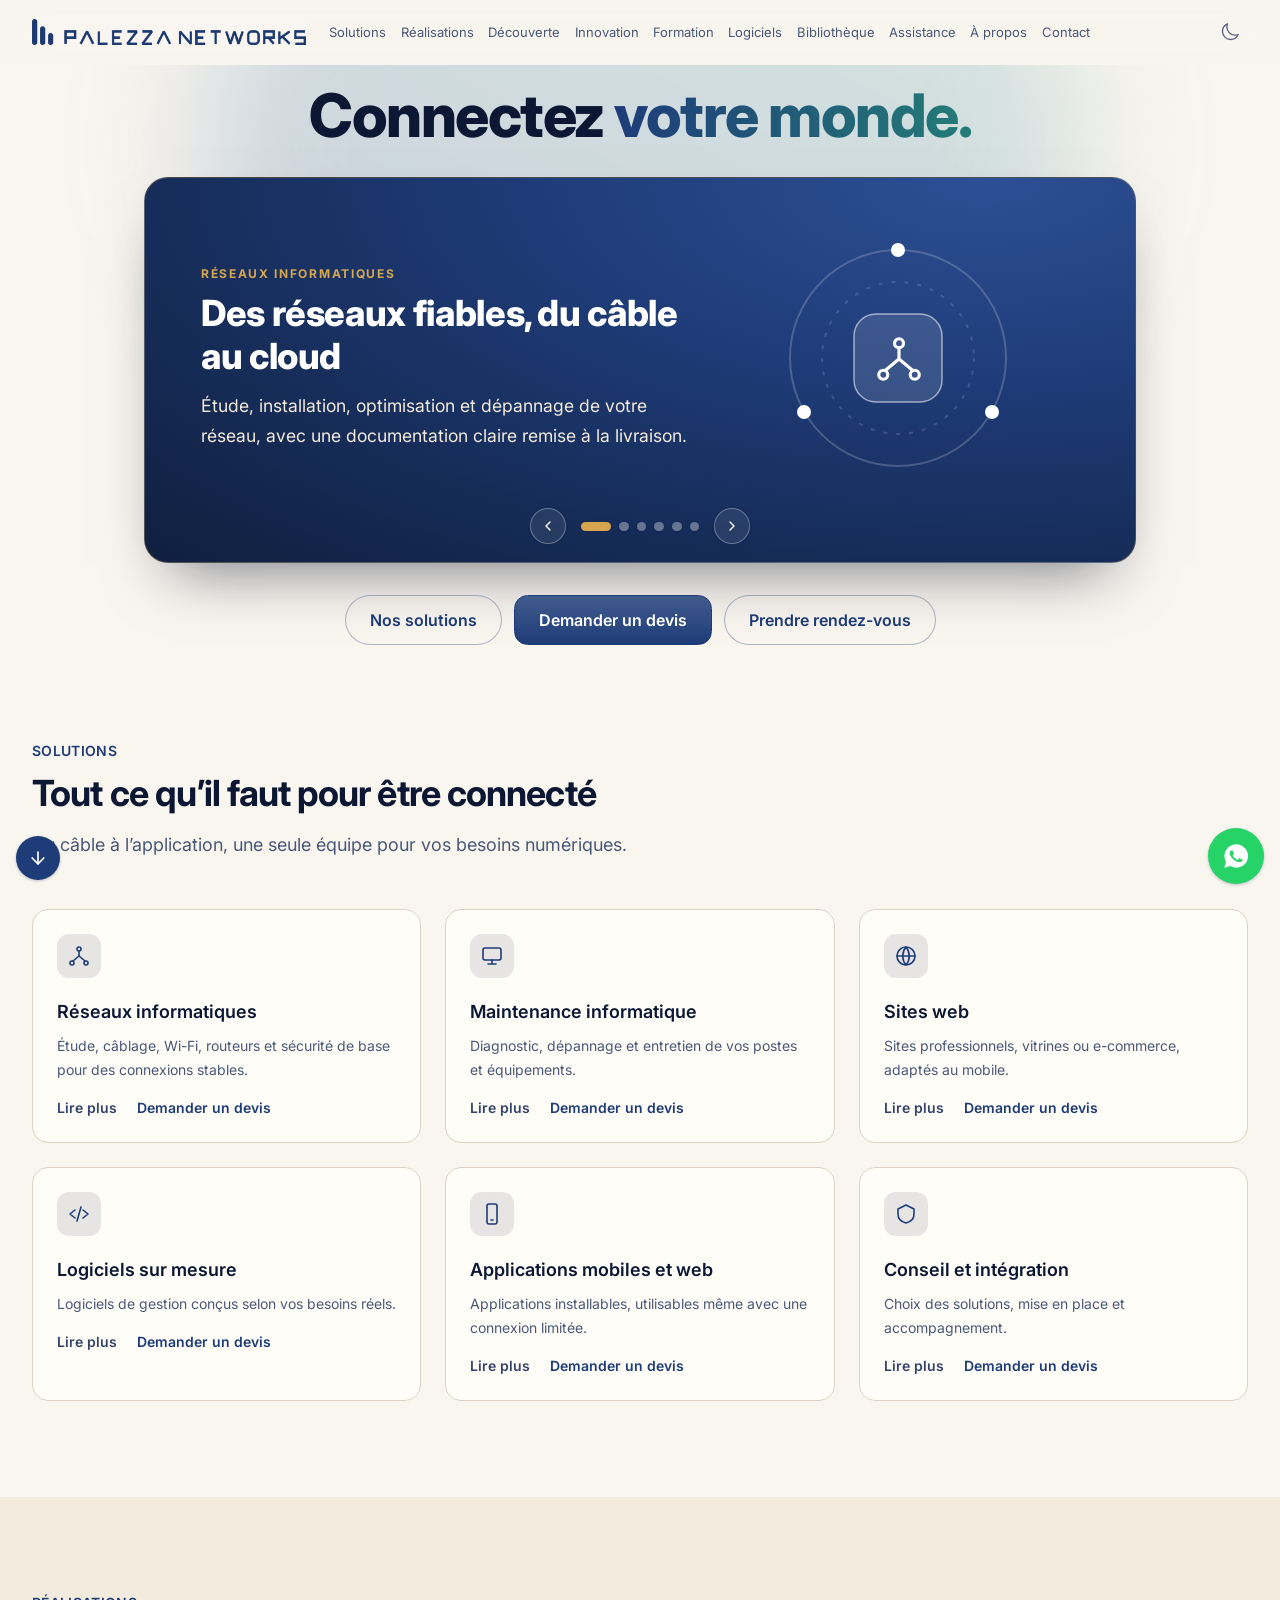
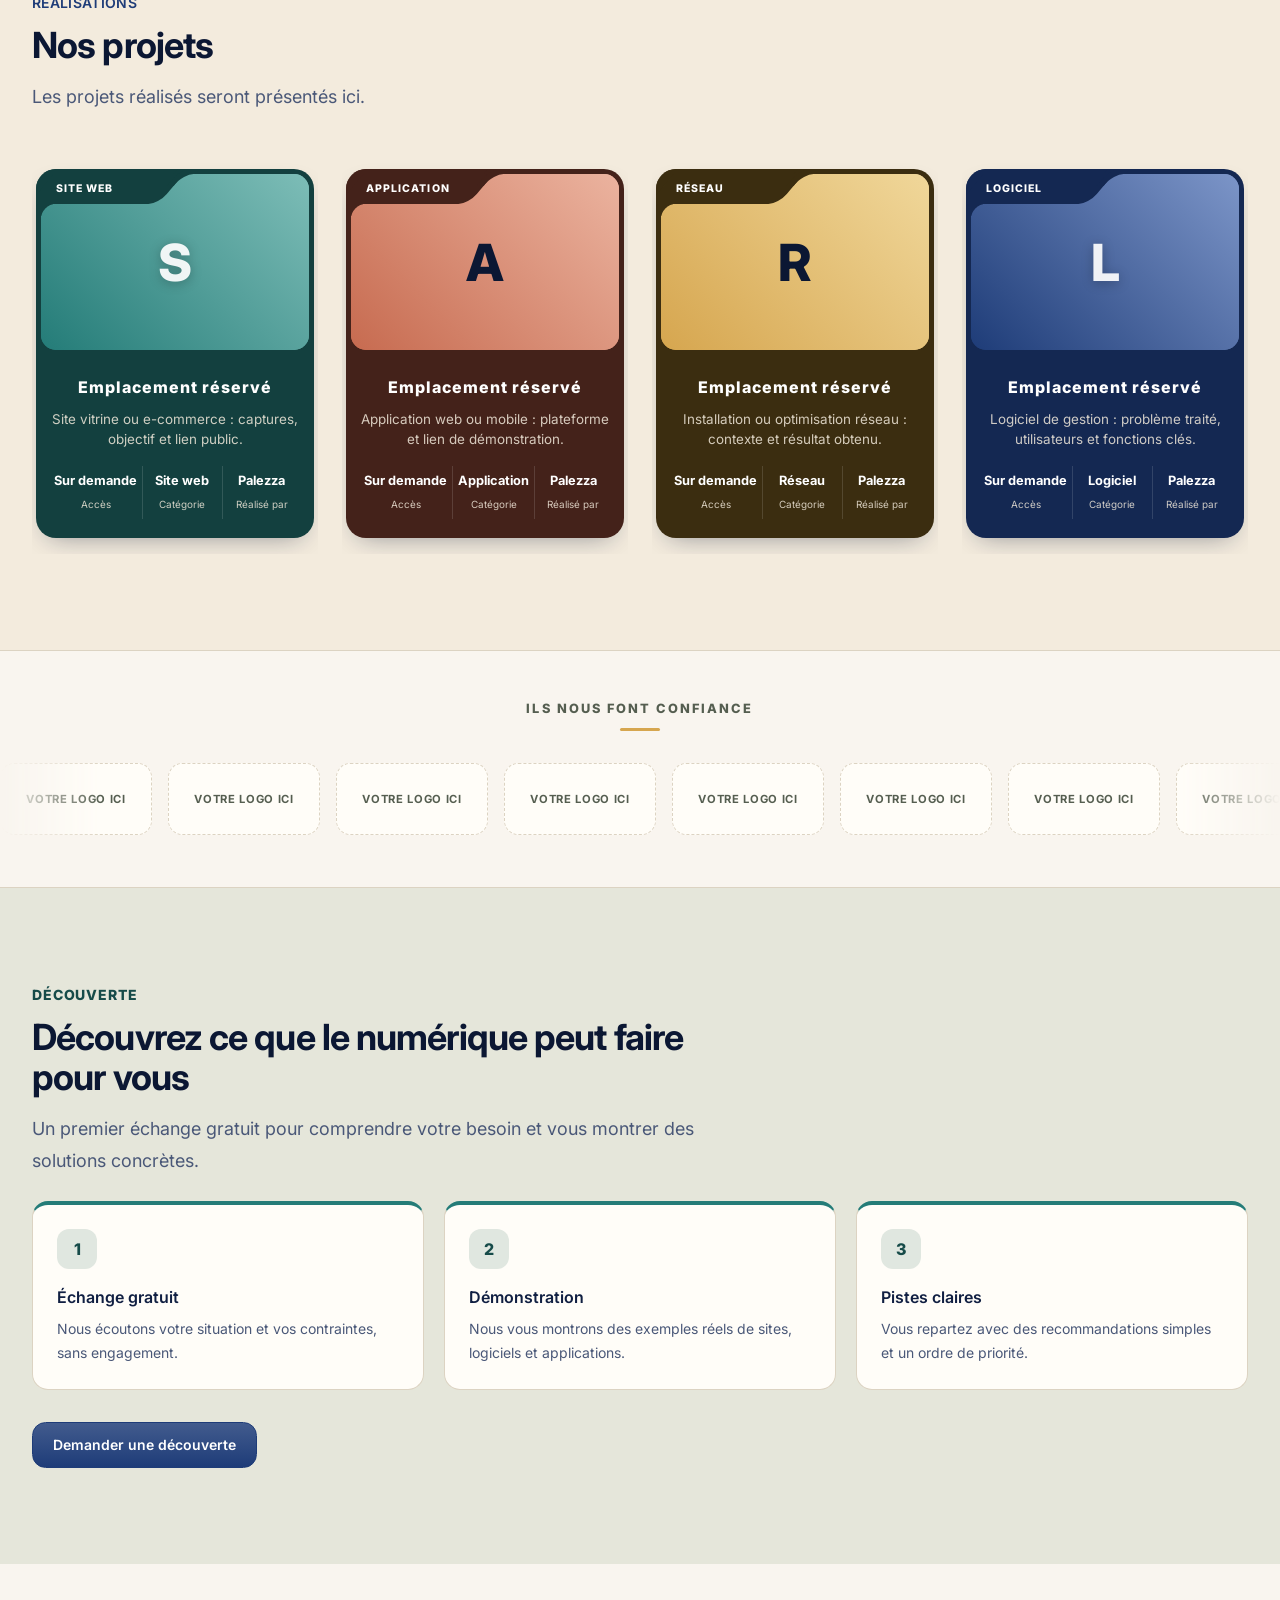
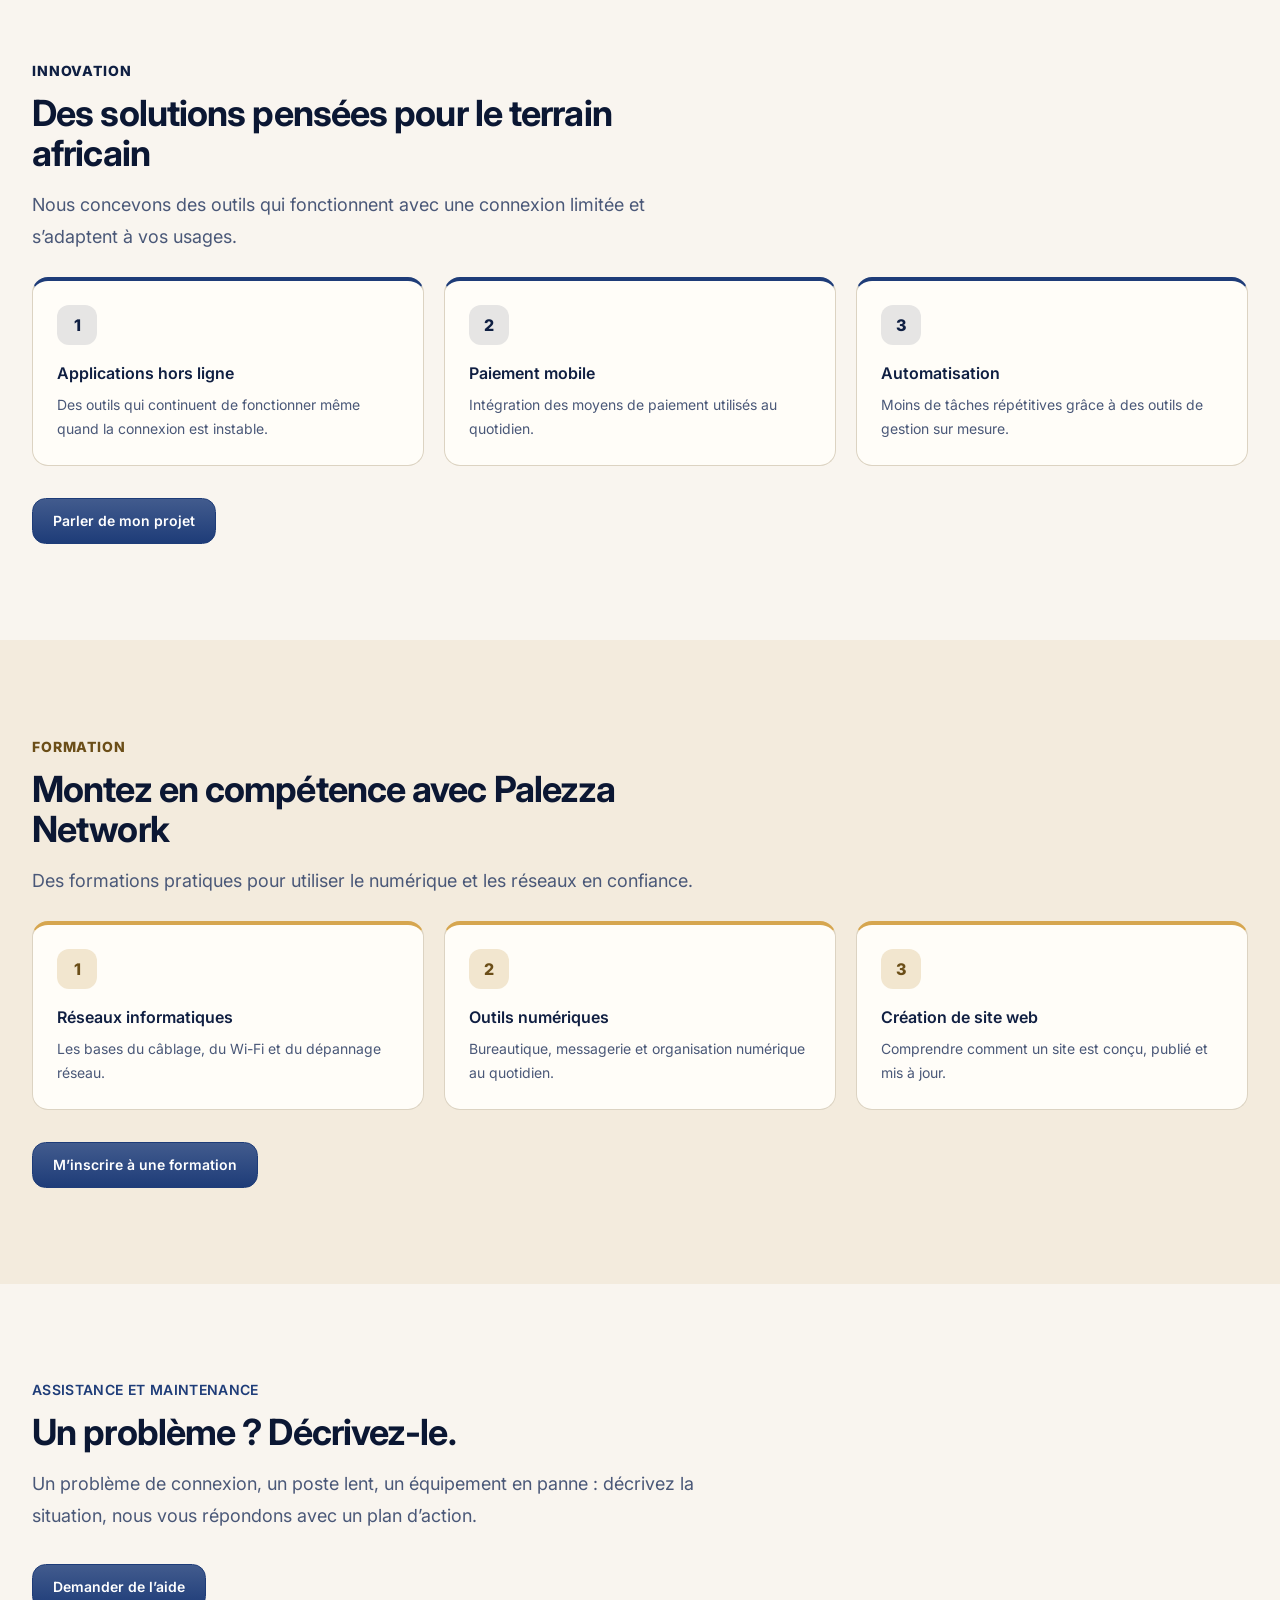
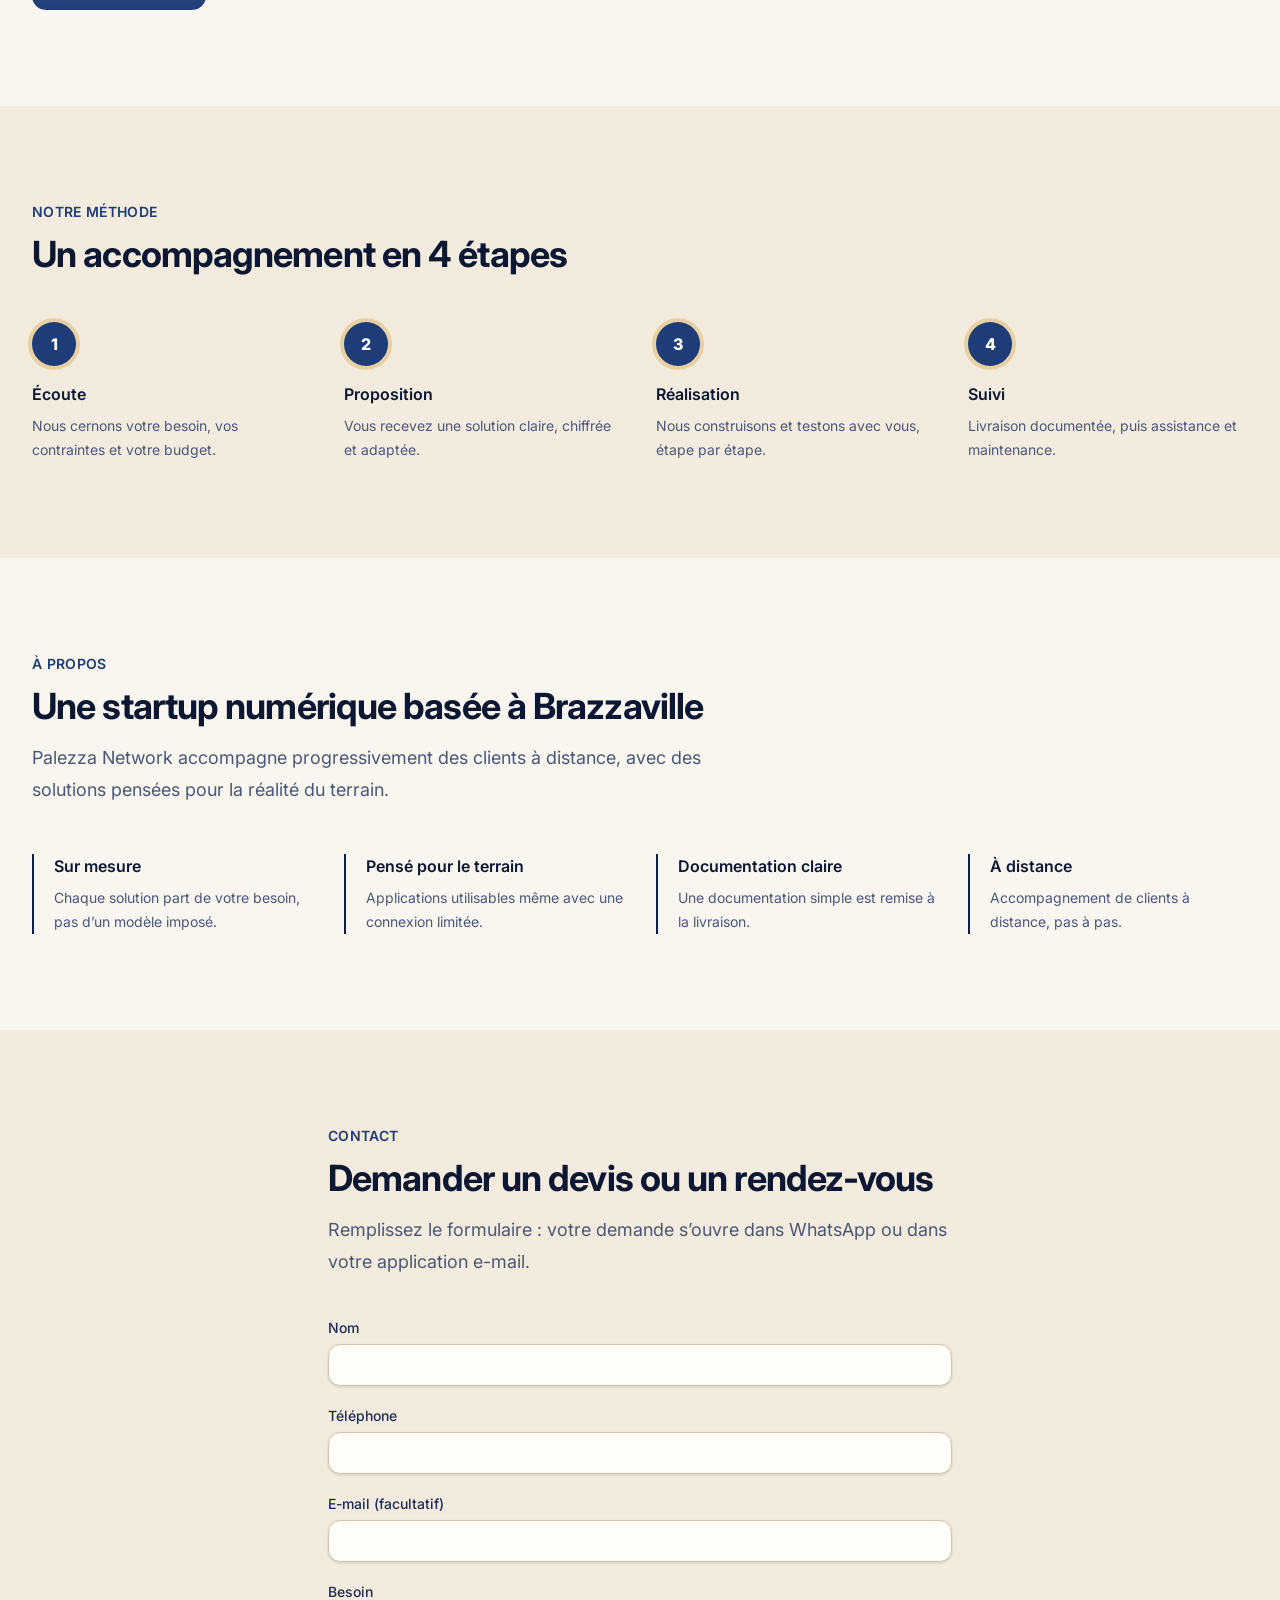
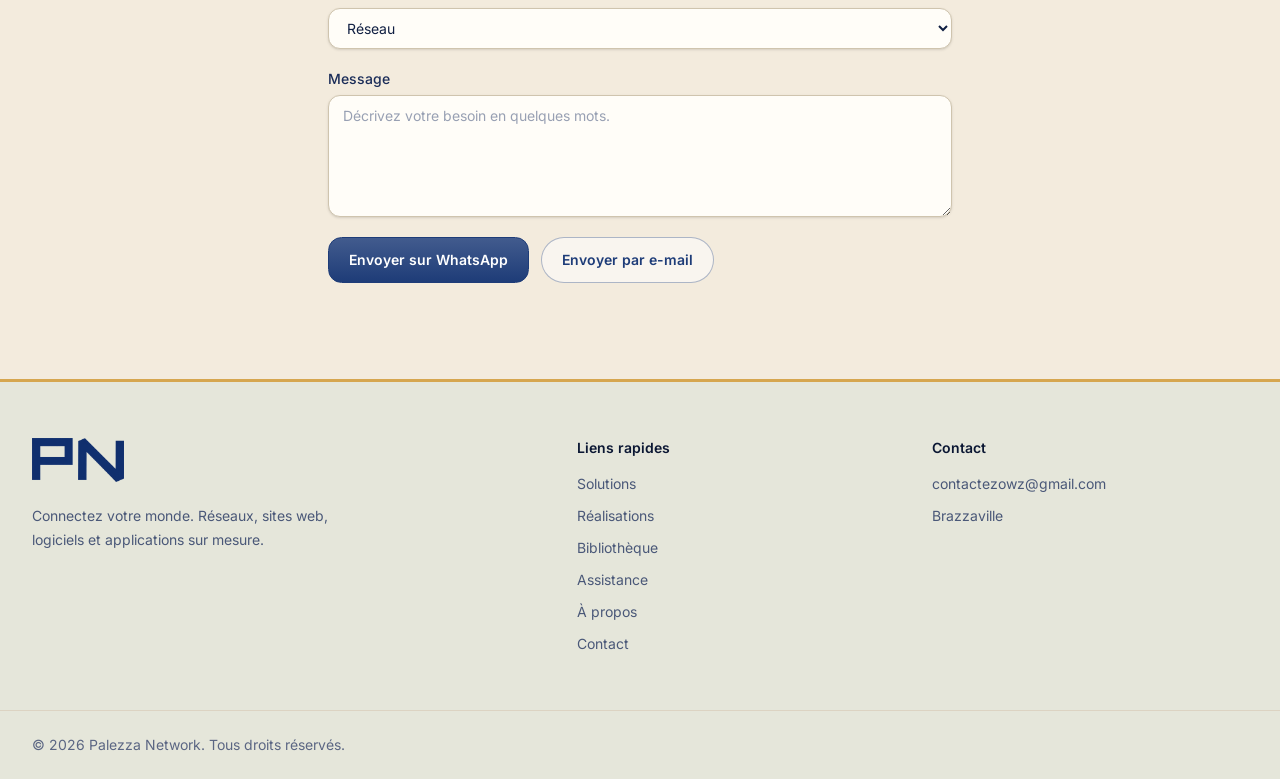
==== commit 215df4bb: "v6 : harmonisation des couleurs (palette Palezza Network)" ====
--- a/public/index.html
+++ b/public/index.html
@@ -24,6 +24,7 @@
   <link rel="stylesheet" href="assets/css/style.css">
   <link rel="stylesheet" href="assets/css/extra.css">
   <link rel="stylesheet" href="assets/css/v3.css">
+  <link rel="stylesheet" href="assets/css/palette.css">
   <script>(function(){var d=document.documentElement;d.classList.add('js');try{var t=localStorage.getItem('theme');if(t==='dark'||(!t&&window.matchMedia('(prefers-color-scheme: dark)').matches))d.classList.add('dark');}catch(e){}})();</script>
 </head>
 <body class="bg-white font-sans text-zinc-900 antialiased dark:bg-zinc-950 dark:text-zinc-100">
--- a/public/assets/css/palette.css
+++ b/public/assets/css/palette.css
@@ -0,0 +1,218 @@
+/* ==========================================================================
+   PALETTE PALEZZA NETWORK — six couleurs officielles + nuances dérivées
+   Ce fichier est chargé en DERNIER : il harmonise toutes les pages.
+   Pour changer une couleur du site, modifiez seulement les six variables ci-dessous.
+   ========================================================================== */
+:root{
+  --color-primary:#1E3C78;   /* Bleu profond : navigation, titres, boutons principaux */
+  --color-secondary:#247C78; /* Vert pétrole : icônes, éléments secondaires */
+  --color-accent:#C76B50;    /* Terracotta : badges, indicateurs */
+  --color-gold:#D6A64F;      /* Or doux : détails premium, séparateurs */
+  --color-sage:#A3B49A;      /* Vert sauge : fonds secondaires, cartes */
+  --color-ivory:#F3EBDD;     /* Ivoire chaud : arrière-plans, respiration */
+
+  /* nuances dérivées des six couleurs (survols, textes, fonds doux) */
+  --primary-hover:color-mix(in srgb,var(--color-primary) 84%,#fff);
+  --primary-active:color-mix(in srgb,var(--color-primary) 80%,#000);
+  --primary-deep:color-mix(in srgb,var(--color-primary) 52%,#000);
+  --primary-soft:color-mix(in srgb,var(--color-primary) 9%,var(--ivory-light));
+  --secondary-dark:color-mix(in srgb,var(--color-secondary) 82%,#000);
+  --secondary-soft:color-mix(in srgb,var(--color-secondary) 12%,var(--ivory-light));
+  --accent-dark:color-mix(in srgb,var(--color-accent) 80%,#000);
+  --accent-soft:color-mix(in srgb,var(--color-accent) 14%,var(--ivory-light));
+  --gold-dark:color-mix(in srgb,var(--color-gold) 48%,#000);
+  --gold-soft:color-mix(in srgb,var(--color-gold) 20%,var(--ivory-light));
+  --sage-dark:color-mix(in srgb,var(--color-sage) 52%,#000);
+  --sage-soft:color-mix(in srgb,var(--color-sage) 24%,var(--ivory-light));
+  --ivory-light:color-mix(in srgb,var(--color-ivory) 48%,#fff);
+  --line:color-mix(in srgb,var(--color-ivory) 70%,#a69a82);
+  --page:var(--ivory-light);
+  --page-alt:var(--color-ivory);
+  --ink:#101F42;
+
+  /* échelle « brand » de Tailwind : bleu profond */
+  --color-brand-50:#EEF2F9;--color-brand-100:#DCE4F1;--color-brand-200:#B9C8E2;--color-brand-300:#8FA3CC;
+  --color-brand-400:#5F7BB4;--color-brand-500:#3A5A9A;--color-brand-600:#1E3C78;--color-brand-700:#182F5F;
+  --color-brand-800:#13264C;--color-brand-900:#0F1F42;--color-brand-950:#0B1733;
+  /* neutres : ivoire (clairs) et bleu nuit (foncés), jamais de noir ni de blanc pur */
+  --color-white:#FFFEFA;--color-black:#0B1733;
+  --color-zinc-50:#F7F1E6;--color-zinc-100:#EFE6D5;--color-zinc-200:#E2D8C4;--color-zinc-300:#CFC4AE;
+  --color-zinc-400:#98A0B3;--color-zinc-500:#5B6683;--color-zinc-600:#4A5878;--color-zinc-700:#34436B;
+  --color-zinc-800:#1A2C58;--color-zinc-900:#101F42;--color-zinc-950:#0B1733;
+  /* anciennes couleurs vives : ramenées dans la palette */
+  --color-sky-50:var(--secondary-soft);--color-sky-100:#CFE4E1;--color-sky-300:#7DBDB7;--color-sky-400:#4FA29C;--color-sky-500:#247C78;--color-sky-700:#1B5D5A;
+  --color-cyan-50:var(--secondary-soft);--color-cyan-300:#7DBDB7;--color-cyan-500:#247C78;--color-cyan-700:#1B5D5A;
+  --color-emerald-50:var(--secondary-soft);--color-emerald-100:#CFE4E1;--color-emerald-200:#B0D3CF;--color-emerald-300:#7DBDB7;--color-emerald-400:#4FA29C;--color-emerald-500:#247C78;--color-emerald-700:#1B5D5A;
+  --color-amber-50:var(--gold-soft);--color-amber-300:#E8CB8C;--color-amber-400:#D6A64F;--color-amber-500:#C4923A;--color-amber-700:#7A5A1E;
+  --color-orange-400:#C76B50;--color-rose-400:#D98A74;--color-rose-500:#C76B50;--color-rose-600:#A4543C;
+  --color-fuchsia-400:#D98A74;--color-fuchsia-500:#C76B50;--color-fuchsia-600:#A4543C;
+}
+.dark{--page:#0B1733;--page-alt:#0F1F42;--line:rgba(243,235,221,.14);--ink:#F3EBDD}
+
+/* ---------- Socle : fond chaud, texte bleu nuit ---------- */
+body{background:var(--page);color:var(--ink)}
+.dark body{background:var(--page)}
+#site-header{background:color-mix(in srgb,var(--page) 86%,transparent)}
+#site-header.is-scrolled{border-color:color-mix(in srgb,var(--color-gold) 45%,transparent)}
+.dark #site-header{background:color-mix(in srgb,var(--page) 82%,transparent)}
+::selection{background:color-mix(in srgb,var(--color-gold) 55%,#fff);color:#0B1733}
+:focus-visible{outline-color:var(--color-secondary)}
+.bg-zinc-50,.bg-zinc-50\/60{background-color:var(--page-alt)}
+.dark .bg-zinc-50,.dark .bg-zinc-50\/60,.dark section.bg-zinc-50{background-color:var(--page-alt)}
+.card{background:#FFFDF8;border-color:var(--line)}
+.dark .card{background:color-mix(in srgb,var(--color-brand-900) 70%,#000);border-color:var(--line)}
+.card:hover{border-color:color-mix(in srgb,var(--color-gold) 70%,transparent);box-shadow:0 18px 40px -22px rgba(30,60,120,.4)}
+.border-zinc-200,.border-zinc-200\/80{border-color:var(--line)}
+.input{background:#FFFDF8;border-color:var(--color-zinc-300)}
+.input:focus{border-color:var(--color-secondary);box-shadow:0 0 0 3px color-mix(in srgb,var(--color-secondary) 22%,transparent)!important}
+.dark .input{background:rgba(243,235,221,.06);border-color:rgba(243,235,221,.2);color:#F3EBDD}
+footer.border-t{background:var(--sage-soft);border-top:3px solid var(--color-gold)}
+.dark footer.border-t{background:#081126}
+
+/* ---------- Boutons ---------- */
+.btn-primary,.btn-primary:not(.btn-slide){background:var(--color-primary);border-color:var(--color-primary);color:#fff}
+.btn-primary:hover{background:var(--primary-hover);border-color:var(--primary-hover)}
+.btn-primary:active{background:var(--primary-active);border-color:var(--primary-active)}
+.btn-secondary{background:var(--ivory-light);color:var(--color-primary);border:1px solid color-mix(in srgb,var(--color-primary) 35%,transparent)}
+.btn-secondary:hover{background:var(--secondary-soft);border-color:var(--color-secondary);color:var(--secondary-dark)}
+.btn-secondary:active{background:color-mix(in srgb,var(--color-secondary) 22%,var(--ivory-light))}
+.btn:focus-visible{outline:2px solid var(--color-secondary);outline-offset:2px}
+.dark .btn-primary{background:var(--color-gold);border-color:var(--color-gold);color:#0B1733}
+.dark .btn-primary:hover{background:color-mix(in srgb,var(--color-gold) 85%,#fff);border-color:transparent}
+.dark .btn-secondary{background:transparent;color:#F3EBDD;border-color:rgba(243,235,221,.35)}
+.dark .btn-secondary:hover{background:rgba(243,235,221,.1);border-color:#F3EBDD;color:#fff}
+.btn.btn-slide{background:linear-gradient(180deg,var(--primary-hover),var(--color-primary));border:1px solid var(--color-primary);color:#fff}
+.btn.btn-slide:hover{background:linear-gradient(180deg,var(--primary-hover),var(--color-primary));box-shadow:0 8px 22px -10px rgba(30,60,120,.55)}
+.dark .btn.btn-slide{background:linear-gradient(180deg,#E2B866,var(--color-gold));border-color:var(--color-gold);color:#0B1733}
+.dark .btn.btn-slide:hover{box-shadow:0 8px 22px -10px rgba(214,166,79,.5)}
+.dlbtn{background:var(--color-secondary)}.dlbtn:hover,.dlbtn:focus-visible{background:var(--color-primary)}
+.dlbtn::before{background:var(--ivory-light);color:var(--ink)}.dlbtn::after{border-top-color:var(--ivory-light)}
+.scroll-down,.back-to-top{background:var(--color-primary);color:#fff}
+.back-to-top:hover{background:var(--primary-hover)}
+.dl{background:linear-gradient(90deg,var(--color-secondary),color-mix(in srgb,var(--color-secondary) 82%,var(--color-primary)));color:#fff}
+.ins{border-color:var(--color-secondary);color:var(--secondary-dark)}.dark .ins{color:#7DBDB7;border-color:#7DBDB7}
+.cr-btn{border-color:color-mix(in srgb,var(--color-primary) 30%,transparent)}
+.cr-btn:hover{background:var(--color-primary);border-color:var(--color-primary);color:#fff}
+.cr-dots button{background:color-mix(in srgb,var(--color-primary) 25%,transparent)}.cr-dots button.on{background:var(--color-secondary)}
+.sec-tabs button{border-color:color-mix(in srgb,var(--color-primary) 28%,transparent);background:transparent}
+.sec-tabs button:hover{border-color:var(--color-secondary);color:var(--secondary-dark)}
+.sec-tabs button.on{background:var(--color-primary);border-color:var(--color-primary);color:#fff}
+.dark .sec-tabs button.on{background:var(--color-gold);border-color:var(--color-gold);color:#0B1733}
+.sdots button{background:color-mix(in srgb,var(--color-primary) 28%,transparent)}.sdots button.on{background:var(--color-secondary)}
+
+/* ---------- Titres, liens, dégradé de texte ---------- */
+.text-gradient{background-image:linear-gradient(90deg,var(--color-primary),var(--color-secondary))!important}
+.dark .text-gradient{background-image:linear-gradient(90deg,#B9C8E2,#7DBDB7)!important}
+.text-brand-600{color:var(--color-primary)}.dark .text-brand-300{color:#B9C8E2}
+.text-emerald-600{color:var(--secondary-dark)}.text-rose-600{color:var(--accent-dark)}
+.text-amber-900{color:var(--gold-dark)}.bg-amber-50{background:var(--gold-soft)}
+.bg-brand-50{background:var(--primary-soft)}.dark .dark\:bg-brand-500\/10{background:rgba(143,163,204,.12)}
+.step-n{background:var(--color-primary);box-shadow:0 0 0 4px color-mix(in srgb,var(--color-gold) 40%,transparent)}
+.dark .step-n{background:var(--color-gold);color:#0B1733;box-shadow:none}
+
+/* ---------- Chargement ---------- */
+:root{--ld:var(--color-primary)}.dark{--ld:var(--color-gold)}
+.loader{background:var(--ivory-light)}.dark .loader{background:#0B1733}
+
+/* ---------- Panneau d'affichage (hero) ---------- */
+.board{background:radial-gradient(120% 140% at 85% 0%,#2D4F94 0%,var(--color-primary) 38%,var(--primary-deep) 100%);border:1px solid color-mix(in srgb,var(--color-gold) 30%,transparent)}
+.board-eyebrow{color:var(--color-gold)}
+.board-text{color:var(--color-ivory)}
+.board-dot[aria-current=true]{background:var(--color-gold)}
+.board-bg{background:var(--primary-deep)}
+.board-bg:after{background:linear-gradient(90deg,rgba(11,23,51,.82) 0%,rgba(11,23,51,.45) 55%,rgba(11,23,51,.08) 100%),linear-gradient(0deg,rgba(11,23,51,.55),transparent 40%)}
+
+/* ---------- Bande « Ils nous font confiance » ---------- */
+.trust{background:var(--ivory-light);border-color:var(--line)}
+.dark .trust{background:var(--page-alt);border-color:var(--line)}
+.trust h2{color:var(--sage-dark)}.dark .trust h2{color:var(--color-sage)}
+.trust h2::after{content:"";display:block;width:2.5rem;height:3px;border-radius:3px;background:var(--color-gold);margin:.6rem auto 0}
+.trust-item{background:#FFFDF8;border-color:var(--line)}.dark .trust-item{background:rgba(243,235,221,.06)}
+a.trust-item:hover{border-color:var(--color-secondary)}.trust-item.ph{color:var(--sage-dark)}
+
+/* ---------- Rubriques : Découverte / Innovation / Formation ---------- */
+.sec{--ac:#247C78;--ac-d:#164B49;--ac-l:var(--secondary-soft)}
+#decouverte.sec{--ac:#247C78;--ac-d:#164B49;--ac-l:var(--secondary-soft)}
+#innovation.sec{--ac:#1E3C78;--ac-d:#0F1F42;--ac-l:var(--primary-soft)}
+#formation.sec{--ac:#D6A64F;--ac-d:#6B4E18;--ac-l:var(--gold-soft)}
+#decouverte.sec{background:var(--sage-soft)}#formation.sec{background:var(--page-alt)}
+.dark #decouverte.sec,.dark #innovation.sec,.dark #formation.sec{background:var(--page-alt)}
+.sec-card{background:#FFFDF8;border-color:var(--line);border-top-color:var(--ac)}
+.dark .sec-card{background:rgba(243,235,221,.05);border-color:var(--line);border-top-color:var(--ac)}
+.sec-card h3{color:var(--ink)}.sec-card p{color:var(--color-zinc-600)}.dark .sec-card p{color:#CFC4AE}
+.dark #innovation.sec{--ac:#8FA3CC}.dark #formation.sec{--ac:#D6A64F}.dark #decouverte.sec{--ac:#5FB5AF}
+.dark .sec-num{background:color-mix(in srgb,var(--ac) 22%,transparent);color:#F3EBDD}
+
+/* ---------- Logiciels et applications ---------- */
+.apps-sec{background:linear-gradient(180deg,var(--sage-soft),var(--ivory-light))}
+.dark .apps-sec{background:linear-gradient(180deg,rgba(163,180,154,.08),transparent)}
+.app-card{background:#FFFDF8;border-color:var(--line)}.dark .app-card{background:rgba(243,235,221,.05);border-color:var(--line)}
+.app-card:hover{box-shadow:0 22px 44px -24px rgba(30,60,120,.45);border-color:color-mix(in srgb,var(--color-gold) 60%,transparent)}
+.app-ico{background:linear-gradient(135deg,var(--color-primary),var(--color-secondary))}
+.app-n{color:var(--ink)}.dark .app-n{color:#F3EBDD}.app-c{color:var(--sage-dark)}.dark .app-c{color:var(--color-sage)}
+.app-s,.am-d{color:var(--color-zinc-600)}.dark .app-s,.dark .am-d{color:#CFC4AE}
+.chip{background:var(--secondary-soft);color:var(--secondary-dark)}.dark .chip{background:rgba(95,181,175,.14);color:#7DBDB7}
+.app-more{color:var(--color-primary)}.dark .app-more{color:var(--color-gold)}
+.am{background:rgba(11,23,51,.66)}.am-p{background:var(--ivory-light);color:var(--ink)}.dark .am-p{background:#0F1F42;color:#F3EBDD}
+.more{color:var(--color-zinc-600)}.dark .more{color:#CFC4AE}
+.shots .shot,.shots img{background:var(--page-alt)}
+
+/* ---------- Cartes de réalisations (couleur par type) ---------- */
+.ucard{--bg:#13403F;--c1:#247C78;--c2:#7DBDB7}
+.ucard[data-type=application]{--bg:#44221A;--c1:#C76B50;--c2:#EBB39F}
+.ucard[data-type=logiciel]{--bg:#142852;--c1:#1E3C78;--c2:#7C95C8}
+.ucard[data-type=reseau]{--bg:#3B2D10;--c1:#D6A64F;--c2:#F0D79A}
+.ucard[data-type=conseil]{--bg:#2A3626;--c1:#A3B49A;--c2:#D3DFCC}
+.ucard[data-type=maintenance]{--bg:#0F1F42;--c1:#247C78;--c2:#D6A64F}
+.ucard{box-shadow:0 10px 26px -12px rgba(11,23,51,.45)}
+.ucard .txt,.ucard .item{color:rgba(243,235,221,.84)}
+.ucard[data-type=application] .ts-ph,.ucard[data-type=reseau] .ts-ph,.ucard[data-type=conseil] .ts-ph{color:#0B1733;text-shadow:none}
+.ucard .ext:hover{background:var(--color-ivory);color:var(--bg)}
+
+/* ---------- Écrans qui défilent et préchargeurs ---------- */
+.stage{background:radial-gradient(circle at 50% 40%,#2D4F94,#0F1F42)}
+.stage i,.pn-ld i{background:#247C78}.stage i:nth-child(2),.pn-ld i:nth-child(2){background:#3A5A9A}.stage i:nth-child(3),.pn-ld i:nth-child(3){background:#D6A64F}
+.media{background:var(--primary-deep)}
+.media-ph{background:linear-gradient(135deg,var(--ac-d,#0F1F42),var(--ac,#247C78))}
+
+/* ---------- Bibliothèque : fond bleu nuit, accents de la palette ---------- */
+.bib{--b:#1E3C78;--bg:#0B1733;--card:#102043;--line:#22345F;--txt:#F3EBDD;--mut:#A9B3CB;--soft:#16294F;--acc:#D6A64F}
+.bib-hero{background:radial-gradient(1200px 360px at 15% -10%,#1E3C78 0,transparent 70%),#0B1733}
+.bib-bar{background:rgba(11,23,51,.92)}
+.bib-btn{background:var(--color-gold);border-color:var(--color-gold);color:#0B1733}
+.bib-btn.alt{background:transparent;color:#F3EBDD;border-color:#34497D}.bib-btn.alt:hover{border-color:var(--color-gold)}
+.bib-tab.on,.bib-view .on,.bib-pager .on{background:var(--color-gold);border-color:var(--color-gold);color:#0B1733}
+.bib-chip.on{color:#0B1733}.bib-tile:hover{border-color:var(--color-gold)}
+.bib-mbox,.bib-mprev{background:#E9E0CF}
+.bib-vbox,.bib-ibox{background:#FFFDF8}
+
+/* ---------- Pages d'administration ---------- */
+.w .b,.b{background:var(--color-primary)}.b.o{color:var(--color-primary);border-color:var(--color-primary)}
+
+/* ---------- Correctifs thème sombre et logo (le fichier du logo n'est pas modifié) ---------- */
+html:not(.dark) .logo-img{mix-blend-mode:multiply}
+.dark .logo-img{filter:invert(1) grayscale(1) brightness(1.1);mix-blend-mode:screen}
+.dark .text-brand-600{color:#B9C8E2}
+.dark .text-emerald-600{color:#7DBDB7}.dark .text-rose-600{color:#E8A18C}.dark .text-amber-900{color:#E8CB8C}
+.dark .bg-amber-50{background:rgba(214,166,79,.14)}
+.dark .bg-brand-50{background:rgba(143,163,204,.12)}
+.dark .text-brand-800,.dark .dark\:text-brand-200{color:#DCE4F1}
+
+/* ---------- En-tête : le logo ne se déforme jamais, le menu ne passe jamais à la ligne ---------- */
+#site-header>div>a:first-child{flex:none}
+.logo-img{flex:none;max-width:none;width:auto;height:1.6rem}
+#site-header nav a{white-space:nowrap}
+#site-header>div{gap:1rem}
+#site-header nav ul{gap:0}
+#site-header nav a{padding-inline:.45rem;font-size:.8125rem}
+/* moins de 1200 px (tablettes et petits portables) : menu hamburger, les 11 rubriques ne tiennent pas sur une ligne */
+@media(min-width:768px) and (max-width:1199px){
+  #site-header nav[aria-label=Principale]{display:none}
+  #menu-button{display:grid!important}
+  #mobile-menu:not(.hidden){display:block!important}
+  .logo-img{height:1.75rem}
+}
+/* 1200 à 1535 px : menu complet, le bouton « Demander un devis » reste dans le hero et le menu mobile */
+@media(min-width:1200px) and (max-width:1535px){#site-header .btn-primary{display:none!important}}
+/* 1536 px et plus : menu complet avec bouton, en-tête un peu plus large */
+@media(min-width:1536px){#site-header>div{max-width:92rem}#site-header nav a{padding-inline:.6rem;font-size:.875rem}.logo-img{height:1.75rem}}
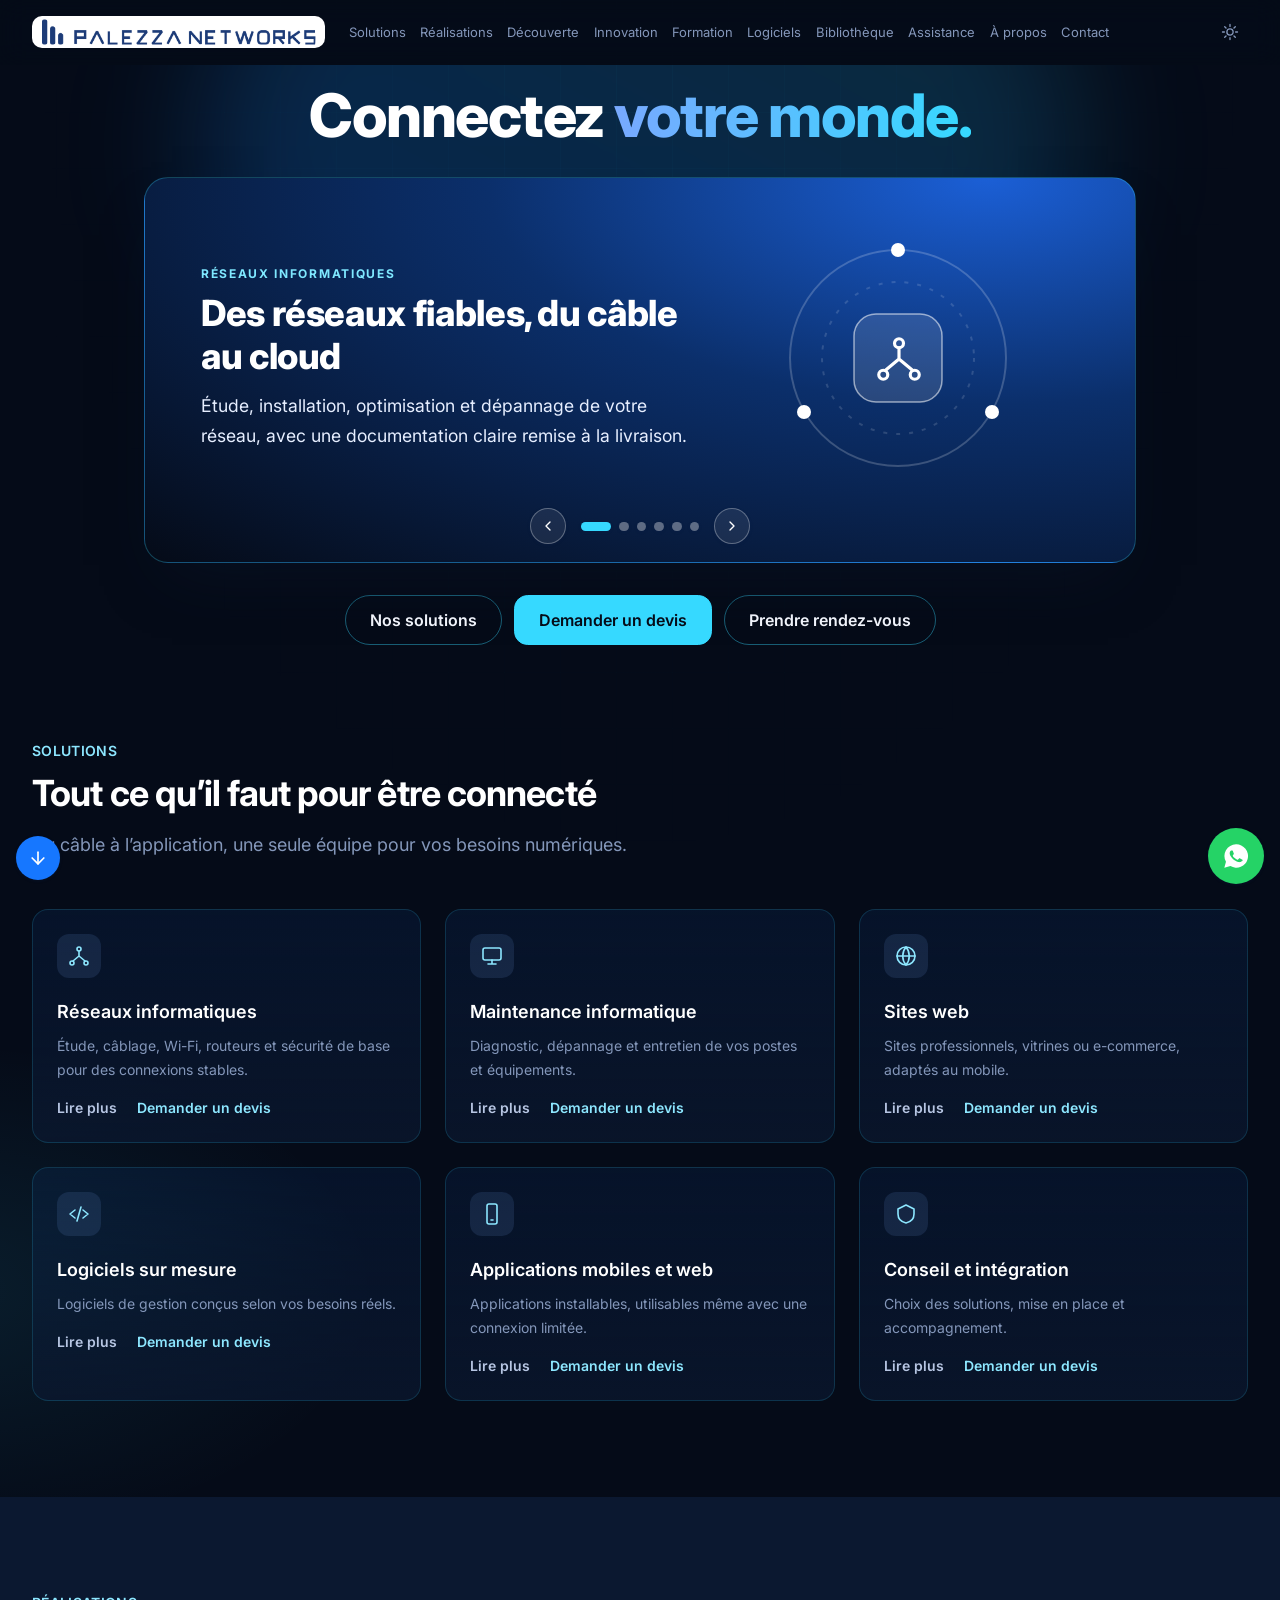
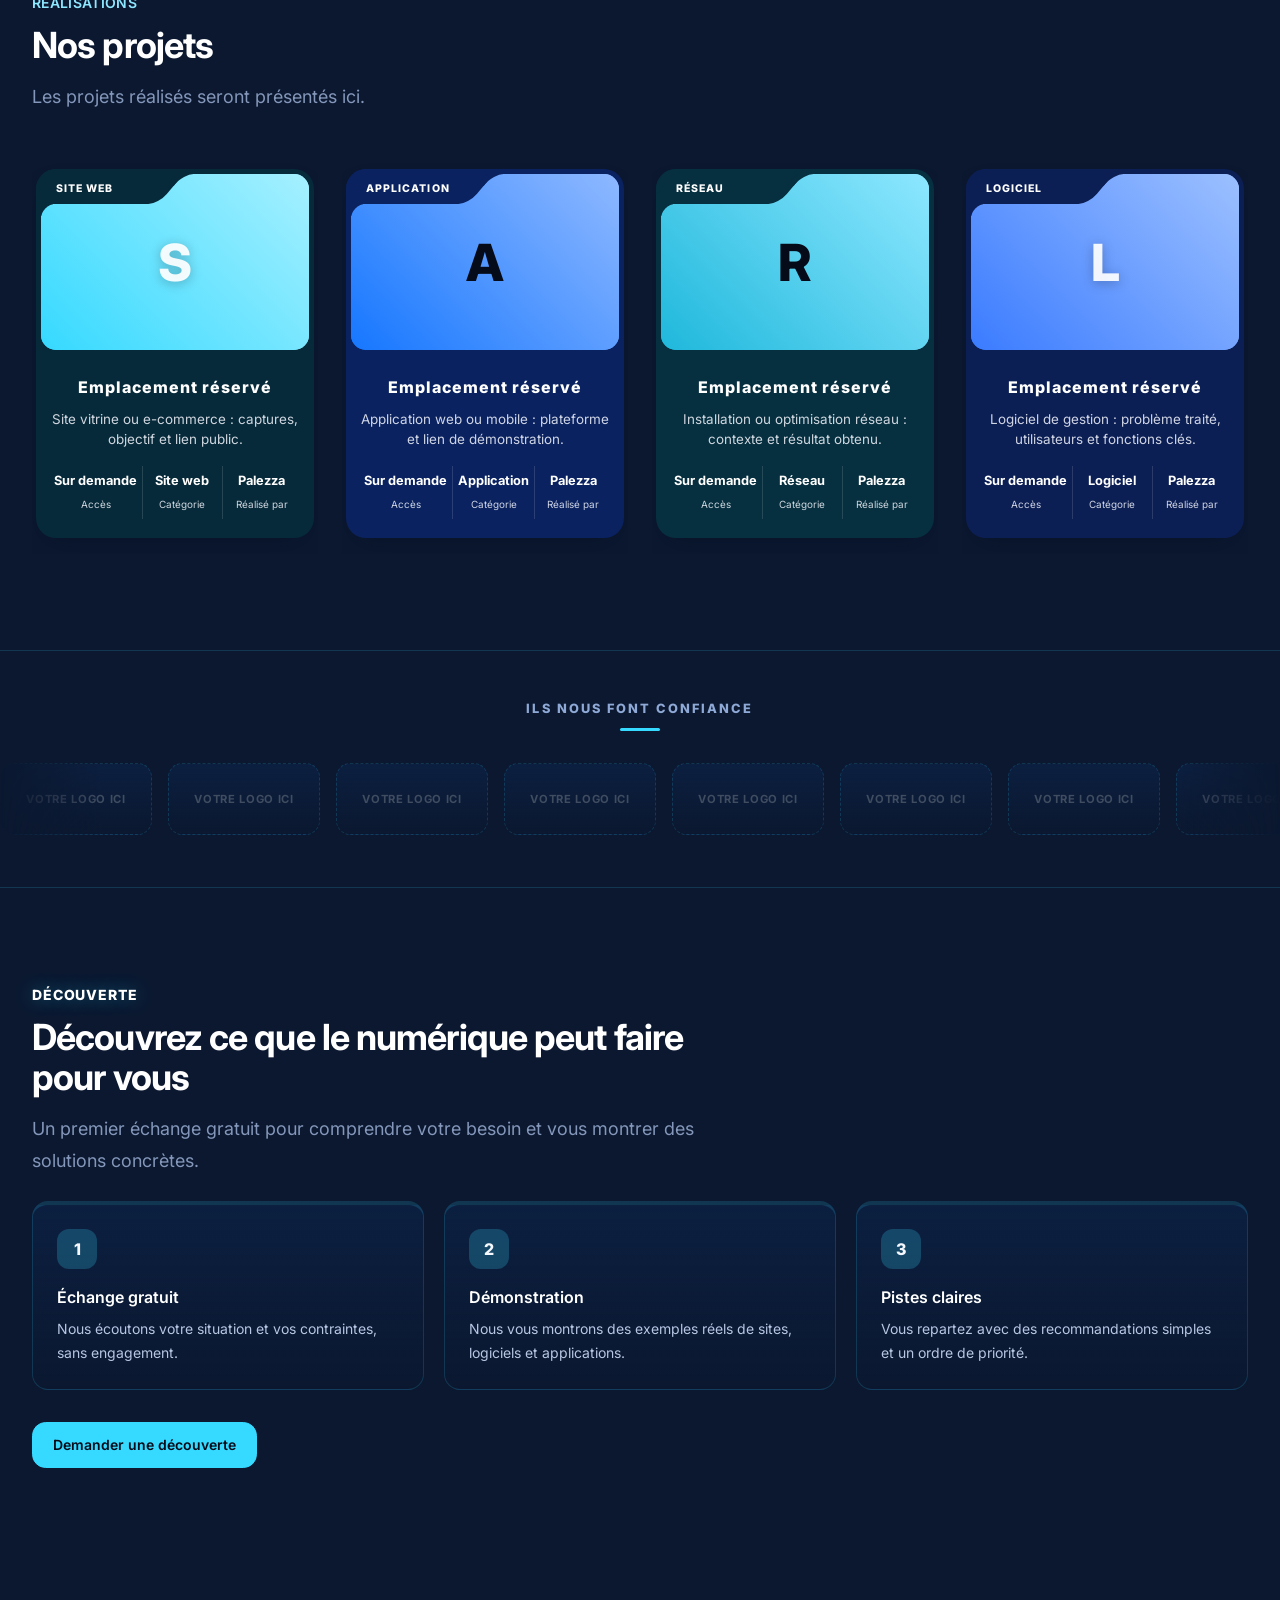
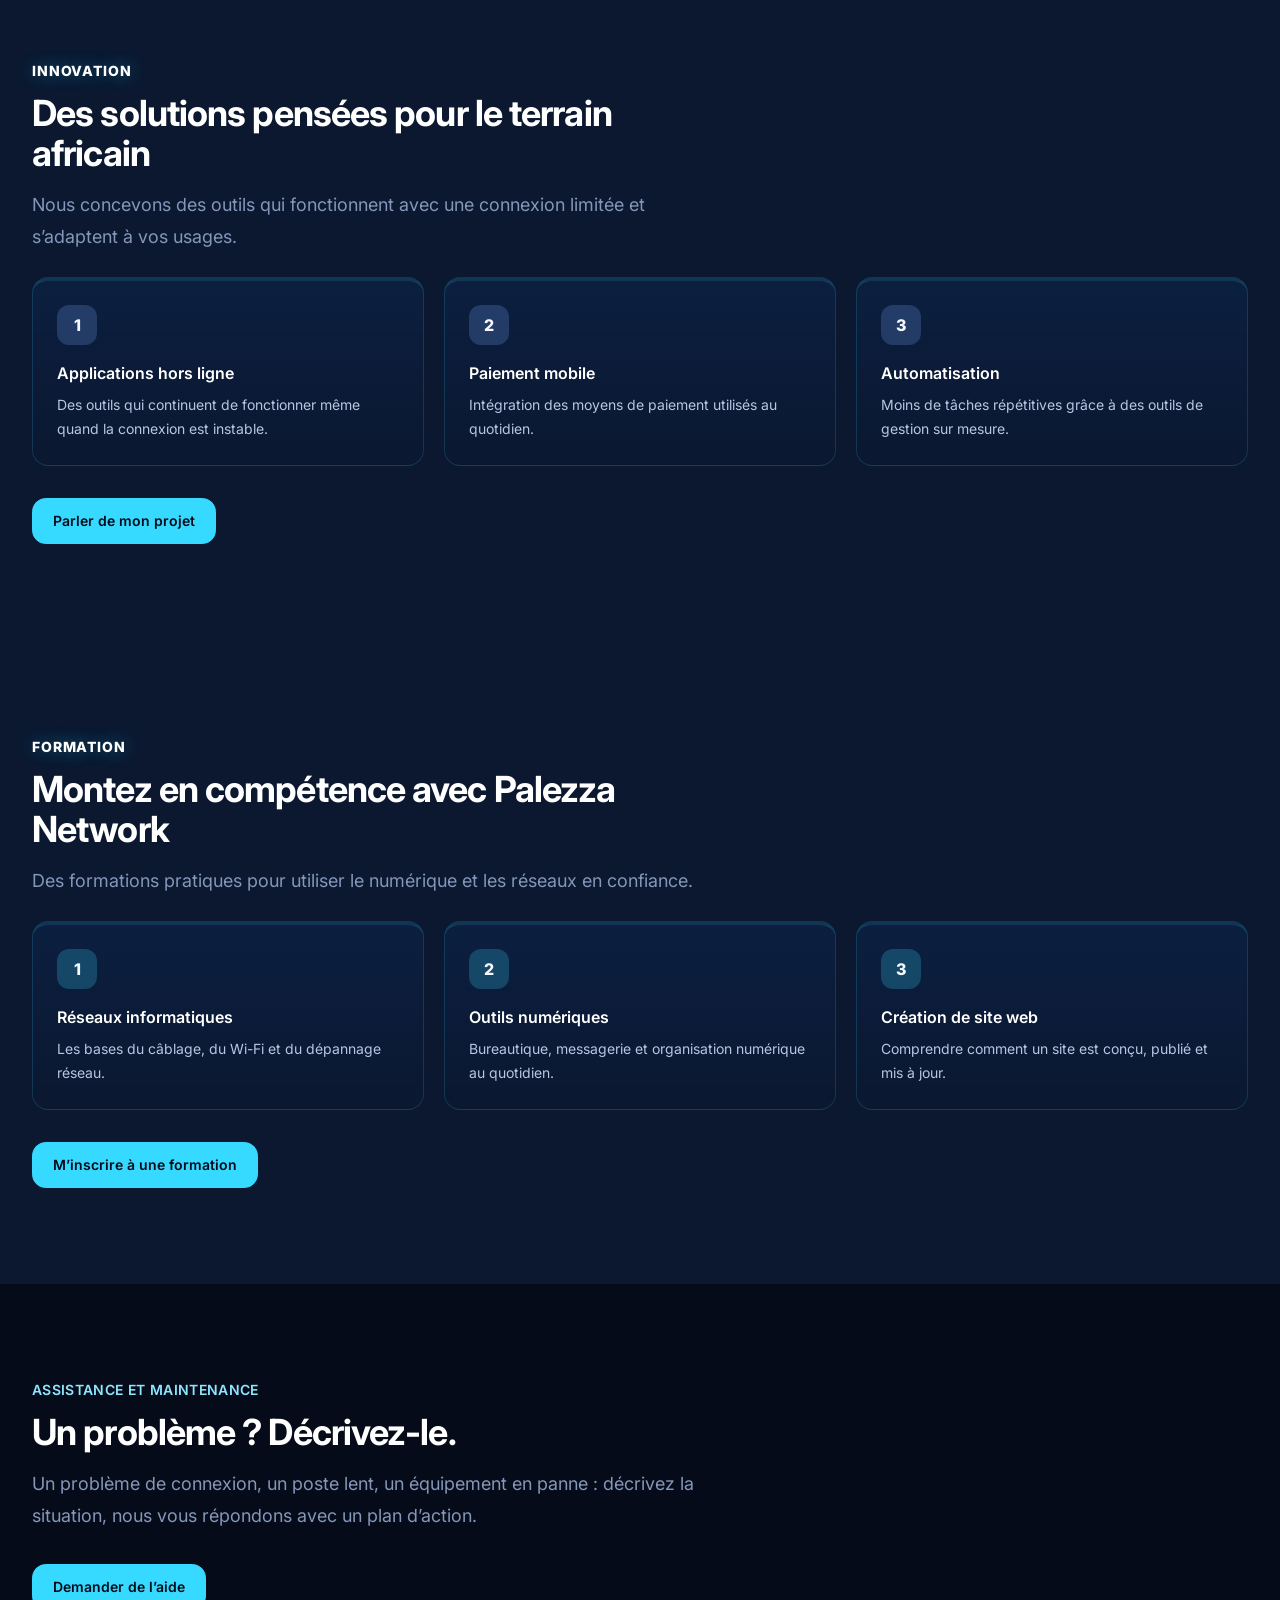
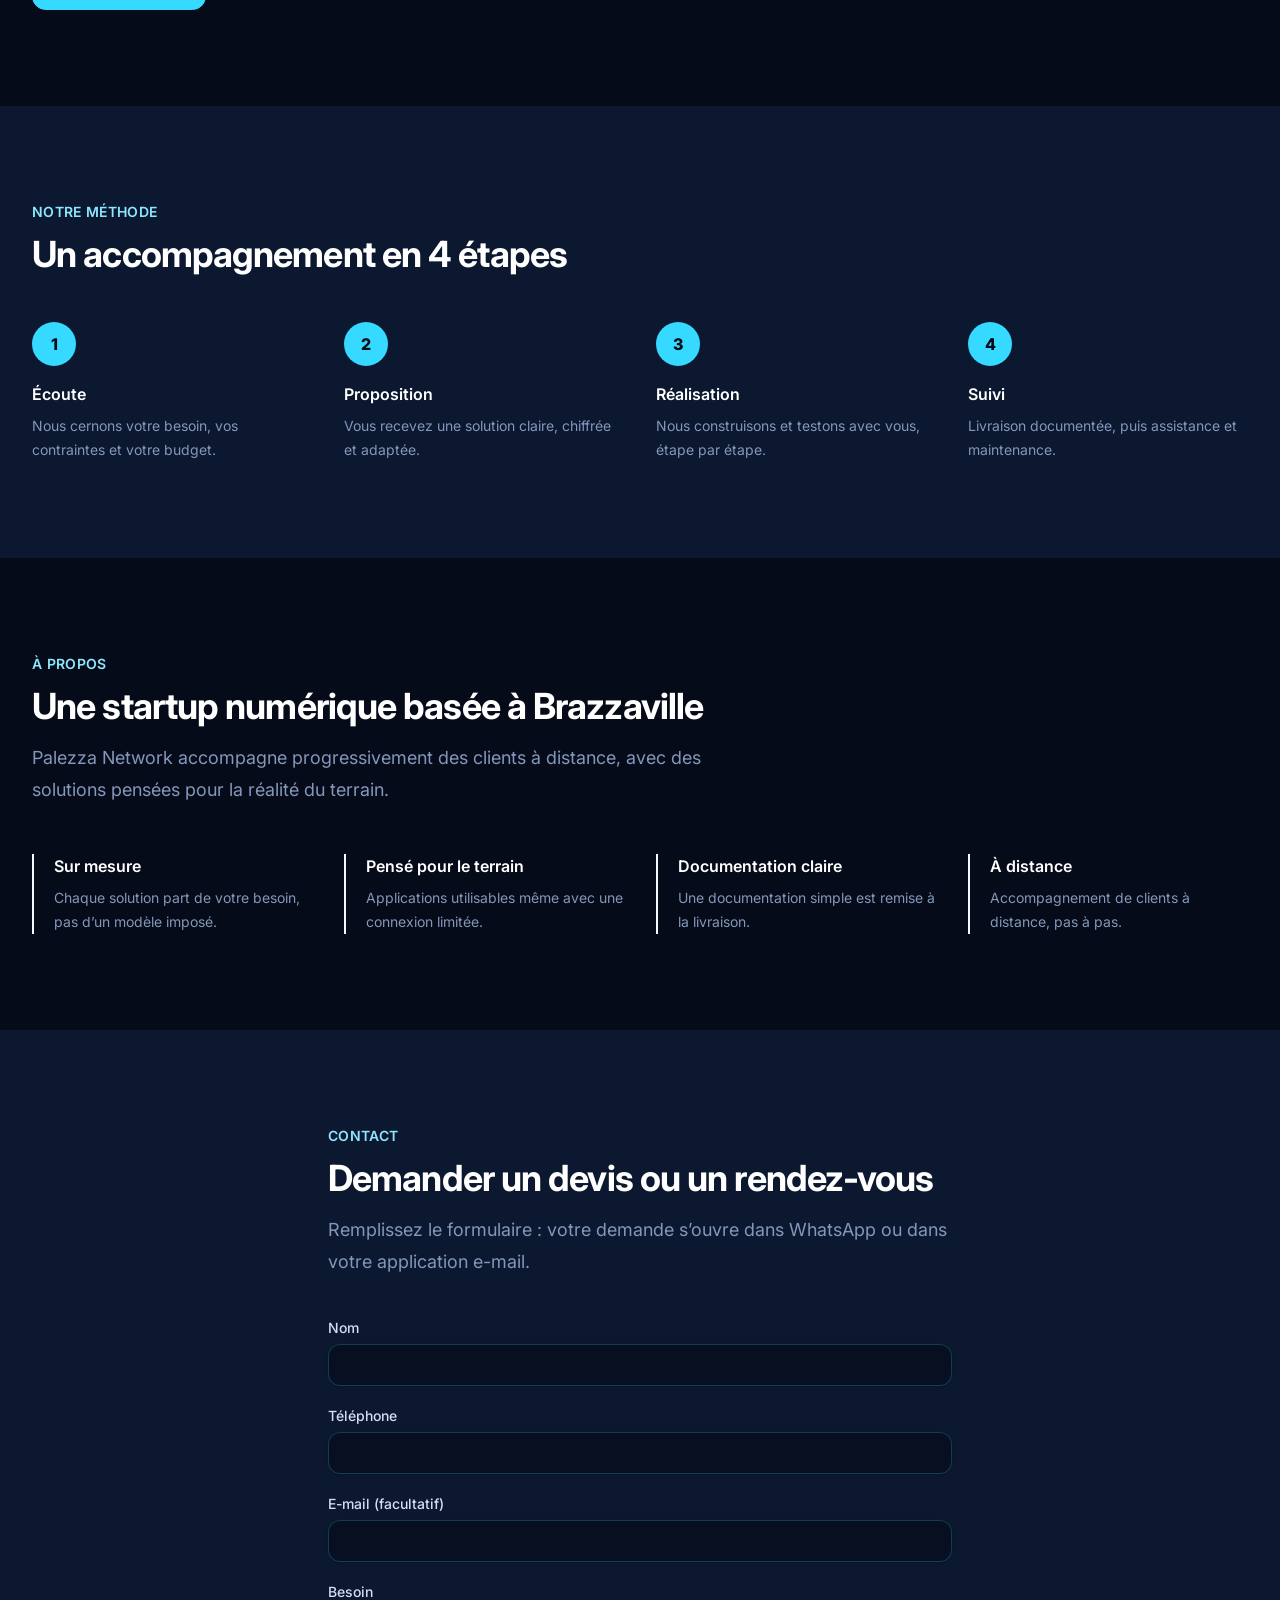
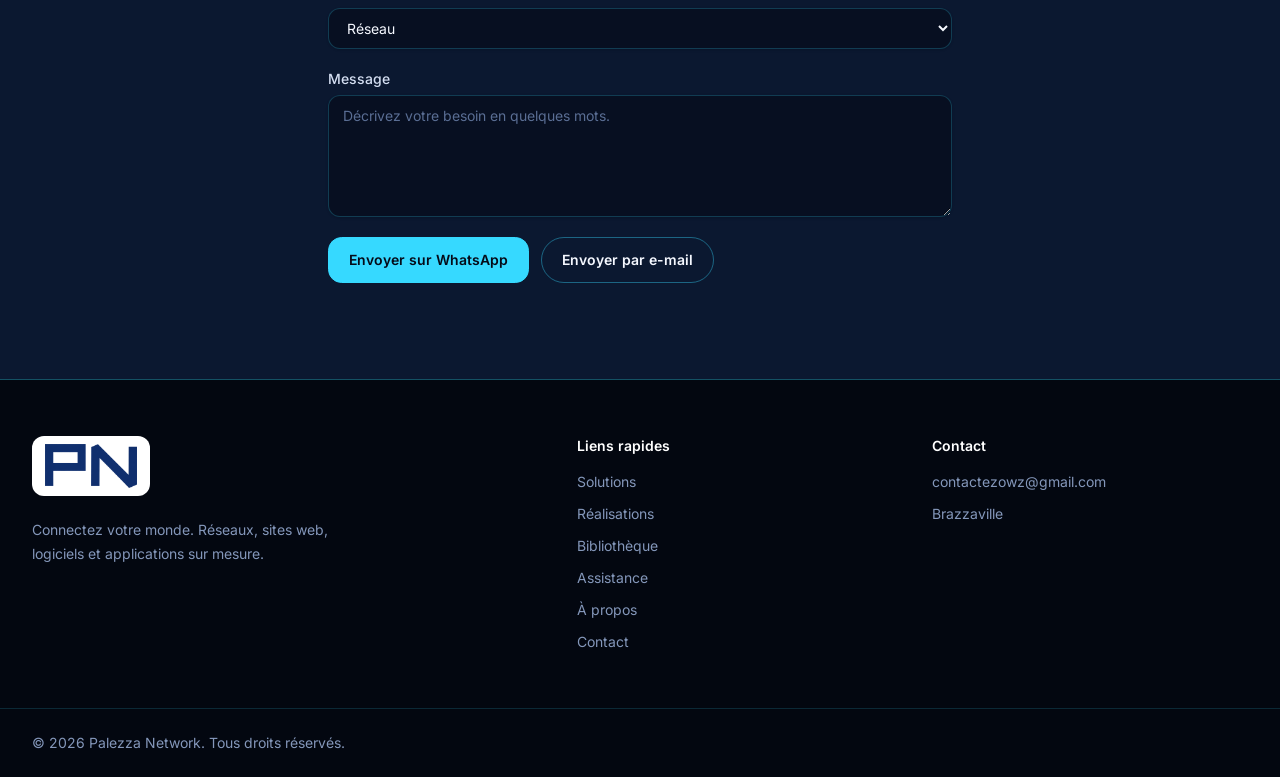
==== commit fe2f0e17: "V2 (etapes 2 et 3 debut) : corrections sans risque, palette du cahier des charges, logo inchange, do" ====
--- a/public/index.html
+++ b/public/index.html
@@ -5,8 +5,8 @@
   <meta name="viewport" content="width=device-width, initial-scale=1">
   <title>Palezza Network — Réseaux, sites web et applications sur mesure</title>
   <meta name="description" content="Palezza Network conçoit des réseaux informatiques, sites web, logiciels et applications sur mesure à Brazzaville.">
-  <meta name="theme-color" content="#ffffff" media="(prefers-color-scheme: light)">
-  <meta name="theme-color" content="#09090b" media="(prefers-color-scheme: dark)">
+  <meta name="theme-color" content="#F5F8FF" media="(prefers-color-scheme: light)">
+  <meta name="theme-color" content="#050B18" media="(prefers-color-scheme: dark)">
   <meta property="og:type" content="website">
   <meta property="og:site_name" content="Palezza Network">
   <meta property="og:title" content="Palezza Network — Connectez votre monde">
@@ -25,7 +25,8 @@
   <link rel="stylesheet" href="assets/css/extra.css">
   <link rel="stylesheet" href="assets/css/v3.css">
   <link rel="stylesheet" href="assets/css/palette.css">
-  <script>(function(){var d=document.documentElement;d.classList.add('js');try{var t=localStorage.getItem('theme');if(t==='dark'||(!t&&window.matchMedia('(prefers-color-scheme: dark)').matches))d.classList.add('dark');}catch(e){}})();</script>
+  <link rel="stylesheet" href="assets/css/v2-futur.css">
+  <script>(function(){var d=document.documentElement;d.classList.add('js');try{var t=localStorage.getItem('theme');if(t==='dark'||!t)d.classList.add('dark');}catch(e){}})();</script>
 </head>
 <body class="bg-white font-sans text-zinc-900 antialiased dark:bg-zinc-950 dark:text-zinc-100">
 <div id="loader" class="loader" role="status" aria-label="Chargement"><div class="jimu-primary-loading"></div></div><noscript><style>#loader{display:none}</style></noscript>
--- a/public/assets/css/palette.css
+++ b/public/assets/css/palette.css
@@ -1,17 +1,17 @@
 /* ==========================================================================
-   PALETTE PALEZZA NETWORK — six couleurs officielles + nuances dérivées
+   PALETTE PALEZZA NETWORK V2 — palette du cahier des charges (#050B18, #0B1830, #1677FF, #36D9FF, #F5F8FF) + nuances dérivées
    Ce fichier est chargé en DERNIER : il harmonise toutes les pages.
-   Pour changer une couleur du site, modifiez seulement les six variables ci-dessous.
+   Pour changer une couleur du site, modifiez seulement les variables ci-dessous. Les anciens noms (gold, sage, accent) sont conservés : gold = cyan, sage = bleu froid, accent = bleu clair.
    ========================================================================== */
 :root{
-  --color-primary:#1E3C78;   /* Bleu profond : navigation, titres, boutons principaux */
-  --color-secondary:#247C78; /* Vert pétrole : icônes, éléments secondaires */
-  --color-accent:#C76B50;    /* Terracotta : badges, indicateurs */
-  --color-gold:#D6A64F;      /* Or doux : détails premium, séparateurs */
-  --color-sage:#A3B49A;      /* Vert sauge : fonds secondaires, cartes */
-  --color-ivory:#F3EBDD;     /* Ivoire chaud : arrière-plans, respiration */
-
-  /* nuances dérivées des six couleurs (survols, textes, fonds doux) */
+  --color-primary:#1677FF;   /* Bleu électrique : boutons, liens, accents principaux */
+  --color-secondary:#36D9FF; /* Cyan : lueurs, icônes, accents en thème sombre */
+  --color-accent:#4F8FFF;    /* Bleu clair : badges, indicateurs */
+  --color-gold:#36D9FF;      /* Cyan (ancien nom « gold ») : détails, séparateurs */
+  --color-sage:#8FA9D6;      /* Bleu froid (ancien nom « sage ») : fonds secondaires */
+  --color-ivory:#F5F8FF;     /* Blanc bleuté : arrière-plans clairs, texte sur fond sombre */
+
+  /* nuances dérivées des couleurs (survols, textes, fonds doux) */
   --primary-hover:color-mix(in srgb,var(--color-primary) 84%,#fff);
   --primary-active:color-mix(in srgb,var(--color-primary) 80%,#000);
   --primary-deep:color-mix(in srgb,var(--color-primary) 52%,#000);
@@ -28,26 +28,26 @@
   --line:color-mix(in srgb,var(--color-ivory) 70%,#a69a82);
   --page:var(--ivory-light);
   --page-alt:var(--color-ivory);
-  --ink:#101F42;
+  --ink:#0B1830;
 
   /* échelle « brand » de Tailwind : bleu profond */
-  --color-brand-50:#EEF2F9;--color-brand-100:#DCE4F1;--color-brand-200:#B9C8E2;--color-brand-300:#8FA3CC;
-  --color-brand-400:#5F7BB4;--color-brand-500:#3A5A9A;--color-brand-600:#1E3C78;--color-brand-700:#182F5F;
-  --color-brand-800:#13264C;--color-brand-900:#0F1F42;--color-brand-950:#0B1733;
+  --color-brand-50:#EAF2FF;--color-brand-100:#D3E4FF;--color-brand-200:#A8C9FF;--color-brand-300:#78A9FF;
+  --color-brand-400:#4A8DFF;--color-brand-500:#1677FF;--color-brand-600:#1677FF;--color-brand-700:#0F5FD1;
+  --color-brand-800:#0C49A3;--color-brand-900:#0B1830;--color-brand-950:#050B18;
   /* neutres : ivoire (clairs) et bleu nuit (foncés), jamais de noir ni de blanc pur */
-  --color-white:#FFFEFA;--color-black:#0B1733;
-  --color-zinc-50:#F7F1E6;--color-zinc-100:#EFE6D5;--color-zinc-200:#E2D8C4;--color-zinc-300:#CFC4AE;
-  --color-zinc-400:#98A0B3;--color-zinc-500:#5B6683;--color-zinc-600:#4A5878;--color-zinc-700:#34436B;
-  --color-zinc-800:#1A2C58;--color-zinc-900:#101F42;--color-zinc-950:#0B1733;
+  --color-white:#FFFFFF;--color-black:#050B18;
+  --color-zinc-50:#F5F8FF;--color-zinc-100:#E8EEFA;--color-zinc-200:#D5DFF2;--color-zinc-300:#B7C6E3;
+  --color-zinc-400:#8497BA;--color-zinc-500:#5A6E94;--color-zinc-600:#3F5379;--color-zinc-700:#2A3C60;
+  --color-zinc-800:#162847;--color-zinc-900:#0B1830;--color-zinc-950:#050B18;
   /* anciennes couleurs vives : ramenées dans la palette */
-  --color-sky-50:var(--secondary-soft);--color-sky-100:#CFE4E1;--color-sky-300:#7DBDB7;--color-sky-400:#4FA29C;--color-sky-500:#247C78;--color-sky-700:#1B5D5A;
-  --color-cyan-50:var(--secondary-soft);--color-cyan-300:#7DBDB7;--color-cyan-500:#247C78;--color-cyan-700:#1B5D5A;
-  --color-emerald-50:var(--secondary-soft);--color-emerald-100:#CFE4E1;--color-emerald-200:#B0D3CF;--color-emerald-300:#7DBDB7;--color-emerald-400:#4FA29C;--color-emerald-500:#247C78;--color-emerald-700:#1B5D5A;
-  --color-amber-50:var(--gold-soft);--color-amber-300:#E8CB8C;--color-amber-400:#D6A64F;--color-amber-500:#C4923A;--color-amber-700:#7A5A1E;
-  --color-orange-400:#C76B50;--color-rose-400:#D98A74;--color-rose-500:#C76B50;--color-rose-600:#A4543C;
-  --color-fuchsia-400:#D98A74;--color-fuchsia-500:#C76B50;--color-fuchsia-600:#A4543C;
+  --color-sky-50:var(--secondary-soft);--color-sky-100:#D4F7FF;--color-sky-300:#8DE7FF;--color-sky-400:#5FDDF9;--color-sky-500:#36D9FF;--color-sky-700:#0E8AA8;
+  --color-cyan-50:var(--secondary-soft);--color-cyan-300:#8DE7FF;--color-cyan-500:#36D9FF;--color-cyan-700:#0E8AA8;
+  --color-emerald-50:var(--secondary-soft);--color-emerald-100:#D4F7FF;--color-emerald-200:#B5F0FF;--color-emerald-300:#8DE7FF;--color-emerald-400:#5FDDF9;--color-emerald-500:#36D9FF;--color-emerald-700:#0E8AA8;
+  --color-amber-50:var(--gold-soft);--color-amber-300:#8DE7FF;--color-amber-400:#36D9FF;--color-amber-500:#1FB8DC;--color-amber-700:#0E5C70;
+  --color-orange-400:#4F8FFF;--color-rose-400:#7CA9FF;--color-rose-500:#4F8FFF;--color-rose-600:#2F6FE0;
+  --color-fuchsia-400:#7CA9FF;--color-fuchsia-500:#4F8FFF;--color-fuchsia-600:#2F6FE0;
 }
-.dark{--page:#0B1733;--page-alt:#0F1F42;--line:rgba(243,235,221,.14);--ink:#F3EBDD}
+.dark{--page:#050B18;--page-alt:#0B1830;--line:rgba(245,248,255,.14);--ink:#F5F8FF}
 
 /* ---------- Socle : fond chaud, texte bleu nuit ---------- */
 body{background:var(--page);color:var(--ink)}
@@ -55,19 +55,19 @@
 #site-header{background:color-mix(in srgb,var(--page) 86%,transparent)}
 #site-header.is-scrolled{border-color:color-mix(in srgb,var(--color-gold) 45%,transparent)}
 .dark #site-header{background:color-mix(in srgb,var(--page) 82%,transparent)}
-::selection{background:color-mix(in srgb,var(--color-gold) 55%,#fff);color:#0B1733}
+::selection{background:color-mix(in srgb,var(--color-gold) 55%,#fff);color:#050B18}
 :focus-visible{outline-color:var(--color-secondary)}
 .bg-zinc-50,.bg-zinc-50\/60{background-color:var(--page-alt)}
 .dark .bg-zinc-50,.dark .bg-zinc-50\/60,.dark section.bg-zinc-50{background-color:var(--page-alt)}
-.card{background:#FFFDF8;border-color:var(--line)}
+.card{background:#FFFFFF;border-color:var(--line)}
 .dark .card{background:color-mix(in srgb,var(--color-brand-900) 70%,#000);border-color:var(--line)}
-.card:hover{border-color:color-mix(in srgb,var(--color-gold) 70%,transparent);box-shadow:0 18px 40px -22px rgba(30,60,120,.4)}
+.card:hover{border-color:color-mix(in srgb,var(--color-gold) 70%,transparent);box-shadow:0 18px 40px -22px rgba(22,119,255,.4)}
 .border-zinc-200,.border-zinc-200\/80{border-color:var(--line)}
-.input{background:#FFFDF8;border-color:var(--color-zinc-300)}
+.input{background:#FFFFFF;border-color:var(--color-zinc-300)}
 .input:focus{border-color:var(--color-secondary);box-shadow:0 0 0 3px color-mix(in srgb,var(--color-secondary) 22%,transparent)!important}
-.dark .input{background:rgba(243,235,221,.06);border-color:rgba(243,235,221,.2);color:#F3EBDD}
+.dark .input{background:rgba(245,248,255,.06);border-color:rgba(245,248,255,.2);color:#F5F8FF}
 footer.border-t{background:var(--sage-soft);border-top:3px solid var(--color-gold)}
-.dark footer.border-t{background:#081126}
+.dark footer.border-t{background:#030710}
 
 /* ---------- Boutons ---------- */
 .btn-primary,.btn-primary:not(.btn-slide){background:var(--color-primary);border-color:var(--color-primary);color:#fff}
@@ -77,126 +77,125 @@
 .btn-secondary:hover{background:var(--secondary-soft);border-color:var(--color-secondary);color:var(--secondary-dark)}
 .btn-secondary:active{background:color-mix(in srgb,var(--color-secondary) 22%,var(--ivory-light))}
 .btn:focus-visible{outline:2px solid var(--color-secondary);outline-offset:2px}
-.dark .btn-primary{background:var(--color-gold);border-color:var(--color-gold);color:#0B1733}
+.dark .btn-primary{background:var(--color-gold);border-color:var(--color-gold);color:#050B18}
 .dark .btn-primary:hover{background:color-mix(in srgb,var(--color-gold) 85%,#fff);border-color:transparent}
-.dark .btn-secondary{background:transparent;color:#F3EBDD;border-color:rgba(243,235,221,.35)}
-.dark .btn-secondary:hover{background:rgba(243,235,221,.1);border-color:#F3EBDD;color:#fff}
+.dark .btn-secondary{background:transparent;color:#F5F8FF;border-color:rgba(245,248,255,.35)}
+.dark .btn-secondary:hover{background:rgba(245,248,255,.1);border-color:#F5F8FF;color:#fff}
 .btn.btn-slide{background:linear-gradient(180deg,var(--primary-hover),var(--color-primary));border:1px solid var(--color-primary);color:#fff}
-.btn.btn-slide:hover{background:linear-gradient(180deg,var(--primary-hover),var(--color-primary));box-shadow:0 8px 22px -10px rgba(30,60,120,.55)}
-.dark .btn.btn-slide{background:linear-gradient(180deg,#E2B866,var(--color-gold));border-color:var(--color-gold);color:#0B1733}
-.dark .btn.btn-slide:hover{box-shadow:0 8px 22px -10px rgba(214,166,79,.5)}
+.btn.btn-slide:hover{background:linear-gradient(180deg,var(--primary-hover),var(--color-primary));box-shadow:0 8px 22px -10px rgba(22,119,255,.55)}
+.dark .btn.btn-slide{background:linear-gradient(180deg,#7FE8FF,var(--color-gold));border-color:var(--color-gold);color:#050B18}
+.dark .btn.btn-slide:hover{box-shadow:0 8px 22px -10px rgba(54,217,255,.5)}
 .dlbtn{background:var(--color-secondary)}.dlbtn:hover,.dlbtn:focus-visible{background:var(--color-primary)}
 .dlbtn::before{background:var(--ivory-light);color:var(--ink)}.dlbtn::after{border-top-color:var(--ivory-light)}
 .scroll-down,.back-to-top{background:var(--color-primary);color:#fff}
 .back-to-top:hover{background:var(--primary-hover)}
 .dl{background:linear-gradient(90deg,var(--color-secondary),color-mix(in srgb,var(--color-secondary) 82%,var(--color-primary)));color:#fff}
-.ins{border-color:var(--color-secondary);color:var(--secondary-dark)}.dark .ins{color:#7DBDB7;border-color:#7DBDB7}
+.ins{border-color:var(--color-secondary);color:var(--secondary-dark)}.dark .ins{color:#8DE7FF;border-color:#8DE7FF}
 .cr-btn{border-color:color-mix(in srgb,var(--color-primary) 30%,transparent)}
 .cr-btn:hover{background:var(--color-primary);border-color:var(--color-primary);color:#fff}
 .cr-dots button{background:color-mix(in srgb,var(--color-primary) 25%,transparent)}.cr-dots button.on{background:var(--color-secondary)}
 .sec-tabs button{border-color:color-mix(in srgb,var(--color-primary) 28%,transparent);background:transparent}
 .sec-tabs button:hover{border-color:var(--color-secondary);color:var(--secondary-dark)}
 .sec-tabs button.on{background:var(--color-primary);border-color:var(--color-primary);color:#fff}
-.dark .sec-tabs button.on{background:var(--color-gold);border-color:var(--color-gold);color:#0B1733}
+.dark .sec-tabs button.on{background:var(--color-gold);border-color:var(--color-gold);color:#050B18}
 .sdots button{background:color-mix(in srgb,var(--color-primary) 28%,transparent)}.sdots button.on{background:var(--color-secondary)}
 
 /* ---------- Titres, liens, dégradé de texte ---------- */
 .text-gradient{background-image:linear-gradient(90deg,var(--color-primary),var(--color-secondary))!important}
-.dark .text-gradient{background-image:linear-gradient(90deg,#B9C8E2,#7DBDB7)!important}
-.text-brand-600{color:var(--color-primary)}.dark .text-brand-300{color:#B9C8E2}
+.dark .text-gradient{background-image:linear-gradient(90deg,#A8C9FF,#8DE7FF)!important}
+.text-brand-600{color:var(--color-primary)}.dark .text-brand-300{color:#A8C9FF}
 .text-emerald-600{color:var(--secondary-dark)}.text-rose-600{color:var(--accent-dark)}
 .text-amber-900{color:var(--gold-dark)}.bg-amber-50{background:var(--gold-soft)}
-.bg-brand-50{background:var(--primary-soft)}.dark .dark\:bg-brand-500\/10{background:rgba(143,163,204,.12)}
+.bg-brand-50{background:var(--primary-soft)}.dark .dark\:bg-brand-500\/10{background:rgba(122,169,255,.12)}
 .step-n{background:var(--color-primary);box-shadow:0 0 0 4px color-mix(in srgb,var(--color-gold) 40%,transparent)}
-.dark .step-n{background:var(--color-gold);color:#0B1733;box-shadow:none}
+.dark .step-n{background:var(--color-gold);color:#050B18;box-shadow:none}
 
 /* ---------- Chargement ---------- */
 :root{--ld:var(--color-primary)}.dark{--ld:var(--color-gold)}
-.loader{background:var(--ivory-light)}.dark .loader{background:#0B1733}
+.loader{background:var(--ivory-light)}.dark .loader{background:#050B18}
 
 /* ---------- Panneau d'affichage (hero) ---------- */
-.board{background:radial-gradient(120% 140% at 85% 0%,#2D4F94 0%,var(--color-primary) 38%,var(--primary-deep) 100%);border:1px solid color-mix(in srgb,var(--color-gold) 30%,transparent)}
+.board{background:radial-gradient(120% 140% at 85% 0%,#1B5FD6 0%,var(--color-primary) 38%,var(--primary-deep) 100%);border:1px solid color-mix(in srgb,var(--color-gold) 30%,transparent)}
 .board-eyebrow{color:var(--color-gold)}
 .board-text{color:var(--color-ivory)}
 .board-dot[aria-current=true]{background:var(--color-gold)}
 .board-bg{background:var(--primary-deep)}
-.board-bg:after{background:linear-gradient(90deg,rgba(11,23,51,.82) 0%,rgba(11,23,51,.45) 55%,rgba(11,23,51,.08) 100%),linear-gradient(0deg,rgba(11,23,51,.55),transparent 40%)}
+.board-bg:after{background:linear-gradient(90deg,rgba(5,11,24,.82) 0%,rgba(5,11,24,.45) 55%,rgba(5,11,24,.08) 100%),linear-gradient(0deg,rgba(5,11,24,.55),transparent 40%)}
 
 /* ---------- Bande « Ils nous font confiance » ---------- */
 .trust{background:var(--ivory-light);border-color:var(--line)}
 .dark .trust{background:var(--page-alt);border-color:var(--line)}
 .trust h2{color:var(--sage-dark)}.dark .trust h2{color:var(--color-sage)}
 .trust h2::after{content:"";display:block;width:2.5rem;height:3px;border-radius:3px;background:var(--color-gold);margin:.6rem auto 0}
-.trust-item{background:#FFFDF8;border-color:var(--line)}.dark .trust-item{background:rgba(243,235,221,.06)}
+.trust-item{background:#FFFFFF;border-color:var(--line)}.dark .trust-item{background:rgba(245,248,255,.06)}
 a.trust-item:hover{border-color:var(--color-secondary)}.trust-item.ph{color:var(--sage-dark)}
 
 /* ---------- Rubriques : Découverte / Innovation / Formation ---------- */
-.sec{--ac:#247C78;--ac-d:#164B49;--ac-l:var(--secondary-soft)}
-#decouverte.sec{--ac:#247C78;--ac-d:#164B49;--ac-l:var(--secondary-soft)}
-#innovation.sec{--ac:#1E3C78;--ac-d:#0F1F42;--ac-l:var(--primary-soft)}
-#formation.sec{--ac:#D6A64F;--ac-d:#6B4E18;--ac-l:var(--gold-soft)}
+.sec{--ac:#36D9FF;--ac-d:#0A5C73;--ac-l:var(--secondary-soft)}
+#decouverte.sec{--ac:#36D9FF;--ac-d:#0A5C73;--ac-l:var(--secondary-soft)}
+#innovation.sec{--ac:#1677FF;--ac-d:#0B1830;--ac-l:var(--primary-soft)}
+#formation.sec{--ac:#36D9FF;--ac-d:#0E5C70;--ac-l:var(--gold-soft)}
 #decouverte.sec{background:var(--sage-soft)}#formation.sec{background:var(--page-alt)}
 .dark #decouverte.sec,.dark #innovation.sec,.dark #formation.sec{background:var(--page-alt)}
-.sec-card{background:#FFFDF8;border-color:var(--line);border-top-color:var(--ac)}
-.dark .sec-card{background:rgba(243,235,221,.05);border-color:var(--line);border-top-color:var(--ac)}
-.sec-card h3{color:var(--ink)}.sec-card p{color:var(--color-zinc-600)}.dark .sec-card p{color:#CFC4AE}
-.dark #innovation.sec{--ac:#8FA3CC}.dark #formation.sec{--ac:#D6A64F}.dark #decouverte.sec{--ac:#5FB5AF}
-.dark .sec-num{background:color-mix(in srgb,var(--ac) 22%,transparent);color:#F3EBDD}
+.sec-card{background:#FFFFFF;border-color:var(--line);border-top-color:var(--ac)}
+.dark .sec-card{background:rgba(245,248,255,.05);border-color:var(--line);border-top-color:var(--ac)}
+.sec-card h3{color:var(--ink)}.sec-card p{color:var(--color-zinc-600)}.dark .sec-card p{color:#B7C6E3}
+.dark #innovation.sec{--ac:#78A9FF}.dark #formation.sec{--ac:#36D9FF}.dark #decouverte.sec{--ac:#36D9FF}
+.dark .sec-num{background:color-mix(in srgb,var(--ac) 22%,transparent);color:#F5F8FF}
 
 /* ---------- Logiciels et applications ---------- */
 .apps-sec{background:linear-gradient(180deg,var(--sage-soft),var(--ivory-light))}
-.dark .apps-sec{background:linear-gradient(180deg,rgba(163,180,154,.08),transparent)}
-.app-card{background:#FFFDF8;border-color:var(--line)}.dark .app-card{background:rgba(243,235,221,.05);border-color:var(--line)}
-.app-card:hover{box-shadow:0 22px 44px -24px rgba(30,60,120,.45);border-color:color-mix(in srgb,var(--color-gold) 60%,transparent)}
+.dark .apps-sec{background:linear-gradient(180deg,rgba(143,169,214,.08),transparent)}
+.app-card{background:#FFFFFF;border-color:var(--line)}.dark .app-card{background:rgba(245,248,255,.05);border-color:var(--line)}
+.app-card:hover{box-shadow:0 22px 44px -24px rgba(22,119,255,.45);border-color:color-mix(in srgb,var(--color-gold) 60%,transparent)}
 .app-ico{background:linear-gradient(135deg,var(--color-primary),var(--color-secondary))}
-.app-n{color:var(--ink)}.dark .app-n{color:#F3EBDD}.app-c{color:var(--sage-dark)}.dark .app-c{color:var(--color-sage)}
-.app-s,.am-d{color:var(--color-zinc-600)}.dark .app-s,.dark .am-d{color:#CFC4AE}
-.chip{background:var(--secondary-soft);color:var(--secondary-dark)}.dark .chip{background:rgba(95,181,175,.14);color:#7DBDB7}
+.app-n{color:var(--ink)}.dark .app-n{color:#F5F8FF}.app-c{color:var(--sage-dark)}.dark .app-c{color:var(--color-sage)}
+.app-s,.am-d{color:var(--color-zinc-600)}.dark .app-s,.dark .am-d{color:#B7C6E3}
+.chip{background:var(--secondary-soft);color:var(--secondary-dark)}.dark .chip{background:rgba(54,217,255,.14);color:#8DE7FF}
 .app-more{color:var(--color-primary)}.dark .app-more{color:var(--color-gold)}
-.am{background:rgba(11,23,51,.66)}.am-p{background:var(--ivory-light);color:var(--ink)}.dark .am-p{background:#0F1F42;color:#F3EBDD}
-.more{color:var(--color-zinc-600)}.dark .more{color:#CFC4AE}
+.am{background:rgba(5,11,24,.66)}.am-p{background:var(--ivory-light);color:var(--ink)}.dark .am-p{background:#0B1830;color:#F5F8FF}
+.more{color:var(--color-zinc-600)}.dark .more{color:#B7C6E3}
 .shots .shot,.shots img{background:var(--page-alt)}
 
 /* ---------- Cartes de réalisations (couleur par type) ---------- */
-.ucard{--bg:#13403F;--c1:#247C78;--c2:#7DBDB7}
-.ucard[data-type=application]{--bg:#44221A;--c1:#C76B50;--c2:#EBB39F}
-.ucard[data-type=logiciel]{--bg:#142852;--c1:#1E3C78;--c2:#7C95C8}
-.ucard[data-type=reseau]{--bg:#3B2D10;--c1:#D6A64F;--c2:#F0D79A}
-.ucard[data-type=conseil]{--bg:#2A3626;--c1:#A3B49A;--c2:#D3DFCC}
-.ucard[data-type=maintenance]{--bg:#0F1F42;--c1:#247C78;--c2:#D6A64F}
-.ucard{box-shadow:0 10px 26px -12px rgba(11,23,51,.45)}
-.ucard .txt,.ucard .item{color:rgba(243,235,221,.84)}
-.ucard[data-type=application] .ts-ph,.ucard[data-type=reseau] .ts-ph,.ucard[data-type=conseil] .ts-ph{color:#0B1733;text-shadow:none}
+.ucard{--bg:#072A3A;--c1:#36D9FF;--c2:#A5F0FF}
+.ucard[data-type=application]{--bg:#0A2260;--c1:#1677FF;--c2:#8EB8FF}
+.ucard[data-type=logiciel]{--bg:#0C1F55;--c1:#3A7BFF;--c2:#9CC0FF}
+.ucard[data-type=reseau]{--bg:#062F3F;--c1:#1FB8DC;--c2:#8DE7FF}
+.ucard[data-type=conseil]{--bg:#0B1830;--c1:#78A9FF;--c2:#C2D7FF}
+.ucard[data-type=maintenance]{--bg:#050B18;--c1:#1677FF;--c2:#36D9FF}
+.ucard{box-shadow:0 10px 26px -12px rgba(5,11,24,.45)}
+.ucard .txt,.ucard .item{color:rgba(245,248,255,.84)}
+.ucard[data-type=application] .ts-ph,.ucard[data-type=reseau] .ts-ph,.ucard[data-type=conseil] .ts-ph{color:#050B18;text-shadow:none}
 .ucard .ext:hover{background:var(--color-ivory);color:var(--bg)}
 
 /* ---------- Écrans qui défilent et préchargeurs ---------- */
-.stage{background:radial-gradient(circle at 50% 40%,#2D4F94,#0F1F42)}
-.stage i,.pn-ld i{background:#247C78}.stage i:nth-child(2),.pn-ld i:nth-child(2){background:#3A5A9A}.stage i:nth-child(3),.pn-ld i:nth-child(3){background:#D6A64F}
+.stage{background:radial-gradient(circle at 50% 40%,#1B5FD6,#0B1830)}
+.stage i,.pn-ld i{background:#36D9FF}.stage i:nth-child(2),.pn-ld i:nth-child(2){background:#1677FF}.stage i:nth-child(3),.pn-ld i:nth-child(3){background:#36D9FF}
 .media{background:var(--primary-deep)}
-.media-ph{background:linear-gradient(135deg,var(--ac-d,#0F1F42),var(--ac,#247C78))}
+.media-ph{background:linear-gradient(135deg,var(--ac-d,#0B1830),var(--ac,#36D9FF))}
 
 /* ---------- Bibliothèque : fond bleu nuit, accents de la palette ---------- */
-.bib{--b:#1E3C78;--bg:#0B1733;--card:#102043;--line:#22345F;--txt:#F3EBDD;--mut:#A9B3CB;--soft:#16294F;--acc:#D6A64F}
-.bib-hero{background:radial-gradient(1200px 360px at 15% -10%,#1E3C78 0,transparent 70%),#0B1733}
-.bib-bar{background:rgba(11,23,51,.92)}
-.bib-btn{background:var(--color-gold);border-color:var(--color-gold);color:#0B1733}
-.bib-btn.alt{background:transparent;color:#F3EBDD;border-color:#34497D}.bib-btn.alt:hover{border-color:var(--color-gold)}
-.bib-tab.on,.bib-view .on,.bib-pager .on{background:var(--color-gold);border-color:var(--color-gold);color:#0B1733}
-.bib-chip.on{color:#0B1733}.bib-tile:hover{border-color:var(--color-gold)}
-.bib-mbox,.bib-mprev{background:#E9E0CF}
-.bib-vbox,.bib-ibox{background:#FFFDF8}
+.bib{--b:#1677FF;--bg:#050B18;--card:#0B1830;--line:#1A2F58;--txt:#F5F8FF;--mut:#9DB0D4;--soft:#102345;--acc:#36D9FF}
+.bib-hero{background:radial-gradient(1200px 360px at 15% -10%,#1677FF 0,transparent 70%),#050B18}
+.bib-bar{background:rgba(5,11,24,.92)}
+.bib-btn{background:var(--color-gold);border-color:var(--color-gold);color:#050B18}
+.bib-btn.alt{background:transparent;color:#F5F8FF;border-color:#2B4B85}.bib-btn.alt:hover{border-color:var(--color-gold)}
+.bib-tab.on,.bib-view .on,.bib-pager .on{background:var(--color-gold);border-color:var(--color-gold);color:#050B18}
+.bib-chip.on{color:#050B18}.bib-tile:hover{border-color:var(--color-gold)}
+.bib-mbox,.bib-mprev{background:#E6EDFA}
+.bib-vbox,.bib-ibox{background:#FFFFFF}
 
 /* ---------- Pages d'administration ---------- */
 .w .b,.b{background:var(--color-primary)}.b.o{color:var(--color-primary);border-color:var(--color-primary)}
 
 /* ---------- Correctifs thème sombre et logo (le fichier du logo n'est pas modifié) ---------- */
 html:not(.dark) .logo-img{mix-blend-mode:multiply}
-.dark .logo-img{filter:invert(1) grayscale(1) brightness(1.1);mix-blend-mode:screen}
-.dark .text-brand-600{color:#B9C8E2}
-.dark .text-emerald-600{color:#7DBDB7}.dark .text-rose-600{color:#E8A18C}.dark .text-amber-900{color:#E8CB8C}
-.dark .bg-amber-50{background:rgba(214,166,79,.14)}
-.dark .bg-brand-50{background:rgba(143,163,204,.12)}
-.dark .text-brand-800,.dark .dark\:text-brand-200{color:#DCE4F1}
+.dark .text-brand-600{color:#A8C9FF}
+.dark .text-emerald-600{color:#8DE7FF}.dark .text-rose-600{color:#9DBEFF}.dark .text-amber-900{color:#8DE7FF}
+.dark .bg-amber-50{background:rgba(54,217,255,.14)}
+.dark .bg-brand-50{background:rgba(122,169,255,.12)}
+.dark .text-brand-800,.dark .dark\:text-brand-200{color:#D3E4FF}
 
 /* ---------- En-tête : le logo ne se déforme jamais, le menu ne passe jamais à la ligne ---------- */
 #site-header>div>a:first-child{flex:none}
@@ -216,3 +215,35 @@
 @media(min-width:1200px) and (max-width:1535px){#site-header .btn-primary{display:none!important}}
 /* 1536 px et plus : menu complet avec bouton, en-tête un peu plus large */
 @media(min-width:1536px){#site-header>div{max-width:92rem}#site-header nav a{padding-inline:.6rem;font-size:.875rem}.logo-img{height:1.75rem}}
+
+/* ==========================================================================
+   V2 — accessibilité des couleurs et logo (ajouts)
+   ========================================================================== */
+:root{
+  --btn:color-mix(in srgb,var(--color-primary) 90%,#000);          /* fond des boutons : texte blanc lisible (contraste > 4,5) */
+  --primary-text:color-mix(in srgb,var(--color-primary) 80%,#000);  /* texte bleu sur fond clair */
+  --secondary-dark:color-mix(in srgb,var(--color-secondary) 45%,#000);
+  --gold-dark:color-mix(in srgb,var(--color-gold) 40%,#000);
+  --sage-dark:color-mix(in srgb,var(--color-sage) 45%,#000);
+}
+.dark{--line:rgba(54,217,255,.16);--primary-text:#8DE7FF}
+/* boutons : bleu lisible en clair, cyan avec texte nuit en sombre */
+.btn-primary,.btn-primary:not(.btn-slide){background:var(--btn);border-color:var(--btn);color:#fff}
+.btn-primary:hover{background:var(--primary-active);border-color:var(--primary-active)}
+.btn.btn-slide,.btn.btn-slide:hover{background:linear-gradient(180deg,var(--btn),var(--primary-active));border-color:var(--btn);color:#fff}
+.btn-secondary{color:var(--primary-text);border-color:color-mix(in srgb,var(--color-primary) 45%,transparent)}
+.dark .btn-primary,.dark .btn.btn-slide{background:var(--color-secondary);border-color:var(--color-secondary);color:#050B18}
+.dark .btn-primary:hover,.dark .btn.btn-slide:hover{background:#7FE8FF;border-color:#7FE8FF;color:#050B18}
+.dark .btn-secondary{color:#F5F8FF;border-color:rgba(54,217,255,.4)}
+.dark .btn-secondary:hover{background:rgba(54,217,255,.1);border-color:var(--color-secondary);color:#fff}
+.text-brand-600,.app-more,.sec-tabs button:hover{color:var(--primary-text)}
+.dark .text-brand-600,.dark .text-brand-300,.dark .app-more{color:#8DE7FF}
+.text-gradient{background-image:linear-gradient(90deg,var(--primary-text),#0E8AA8)!important}
+.dark .text-gradient{background-image:linear-gradient(90deg,#78A9FF,#36D9FF)!important}
+/* panneau d'affichage : bleu nuit profond avec lueur bleue */
+.board{background:radial-gradient(120% 140% at 85% 0%,#1B5FD6 0%,#0B2F6B 42%,#050B18 100%);border:1px solid rgba(54,217,255,.28)}
+.board-eyebrow{color:#7FE8FF}
+.board-text{color:#E6EEFF}
+/* LOGO : le fichier n'est jamais modifié ; en thème sombre il reste dans ses couleurs d'origine, sur une plaque blanche */
+.dark .logo-img{filter:none;mix-blend-mode:normal;background:#fff;border-radius:10px;padding:.22rem .6rem;box-sizing:content-box}
+.dark .logo-pn{filter:none;background:#fff;border-radius:12px;padding:.5rem .8rem;box-sizing:content-box}
--- a/public/assets/css/v2-futur.css
+++ b/public/assets/css/v2-futur.css
@@ -0,0 +1,44 @@
+/* PALEZZA NETWORK V2 — effets « futuristes » légers (CSS seul, aucune bibliothèque).
+   Chargé après palette.css. Tout est désactivé si le visiteur préfère moins d'animations. */
+
+/* Fond sombre : lueurs bleue et cyan discrètes, grille fine */
+.dark body{
+  background:
+    radial-gradient(60rem 28rem at 85% -8%,rgba(22,119,255,.20),transparent 62%),
+    radial-gradient(46rem 26rem at -5% 18%,rgba(54,217,255,.09),transparent 60%),
+    var(--page);
+}
+.dark body::before{
+  content:"";position:fixed;inset:0;z-index:-1;pointer-events:none;opacity:.5;
+  background-image:linear-gradient(rgba(54,217,255,.05) 1px,transparent 1px),linear-gradient(90deg,rgba(54,217,255,.05) 1px,transparent 1px);
+  background-size:56px 56px;
+  -webkit-mask-image:radial-gradient(ellipse at 50% 0%,#000 0,transparent 75%);mask-image:radial-gradient(ellipse at 50% 0%,#000 0,transparent 75%);
+}
+
+/* En-tête : verre dépoli avec liseré cyan */
+.dark #site-header{backdrop-filter:blur(14px) saturate(140%)}
+.dark #site-header.is-scrolled{border-color:rgba(54,217,255,.28)}
+
+/* Cartes : verre sombre, halo au survol */
+.dark .card,.dark .app-card,.dark .sec-card,.dark .trust-item{
+  background:linear-gradient(180deg,rgba(22,119,255,.08),rgba(11,24,48,.72));
+  border-color:rgba(54,217,255,.16);
+  transition:border-color .25s,box-shadow .25s,transform .25s;
+}
+.dark .card:hover,.dark .app-card:hover{border-color:rgba(54,217,255,.55);box-shadow:0 0 0 1px rgba(54,217,255,.25),0 18px 44px -18px rgba(22,119,255,.55)}
+.dark .input{background:rgba(5,11,24,.6);border-color:rgba(54,217,255,.22)}
+.dark footer.border-t{background:#030710;border-top:1px solid rgba(54,217,255,.35)}
+.dark .loader{background:#050B18}
+
+/* Titres : petit trait lumineux sous les surtitres */
+.dark .eyebrow-s,.dark section .uppercase.text-brand-300{text-shadow:0 0 18px rgba(54,217,255,.45)}
+
+@media (prefers-reduced-motion:reduce){
+  .dark .card,.dark .app-card,.dark .sec-card,.dark .trust-item{transition:none}
+}
+
+/* Petits écrans (320 à 480 px) : le logo se redimensionne avec l'écran, sans jamais être déformé ni élargir l'en-tête */
+@media (max-width:480px){
+  .logo-img{height:clamp(1rem,5.2vw,1.6rem)}
+  .dark .logo-img{padding:.2rem .45rem;border-radius:8px}
+}
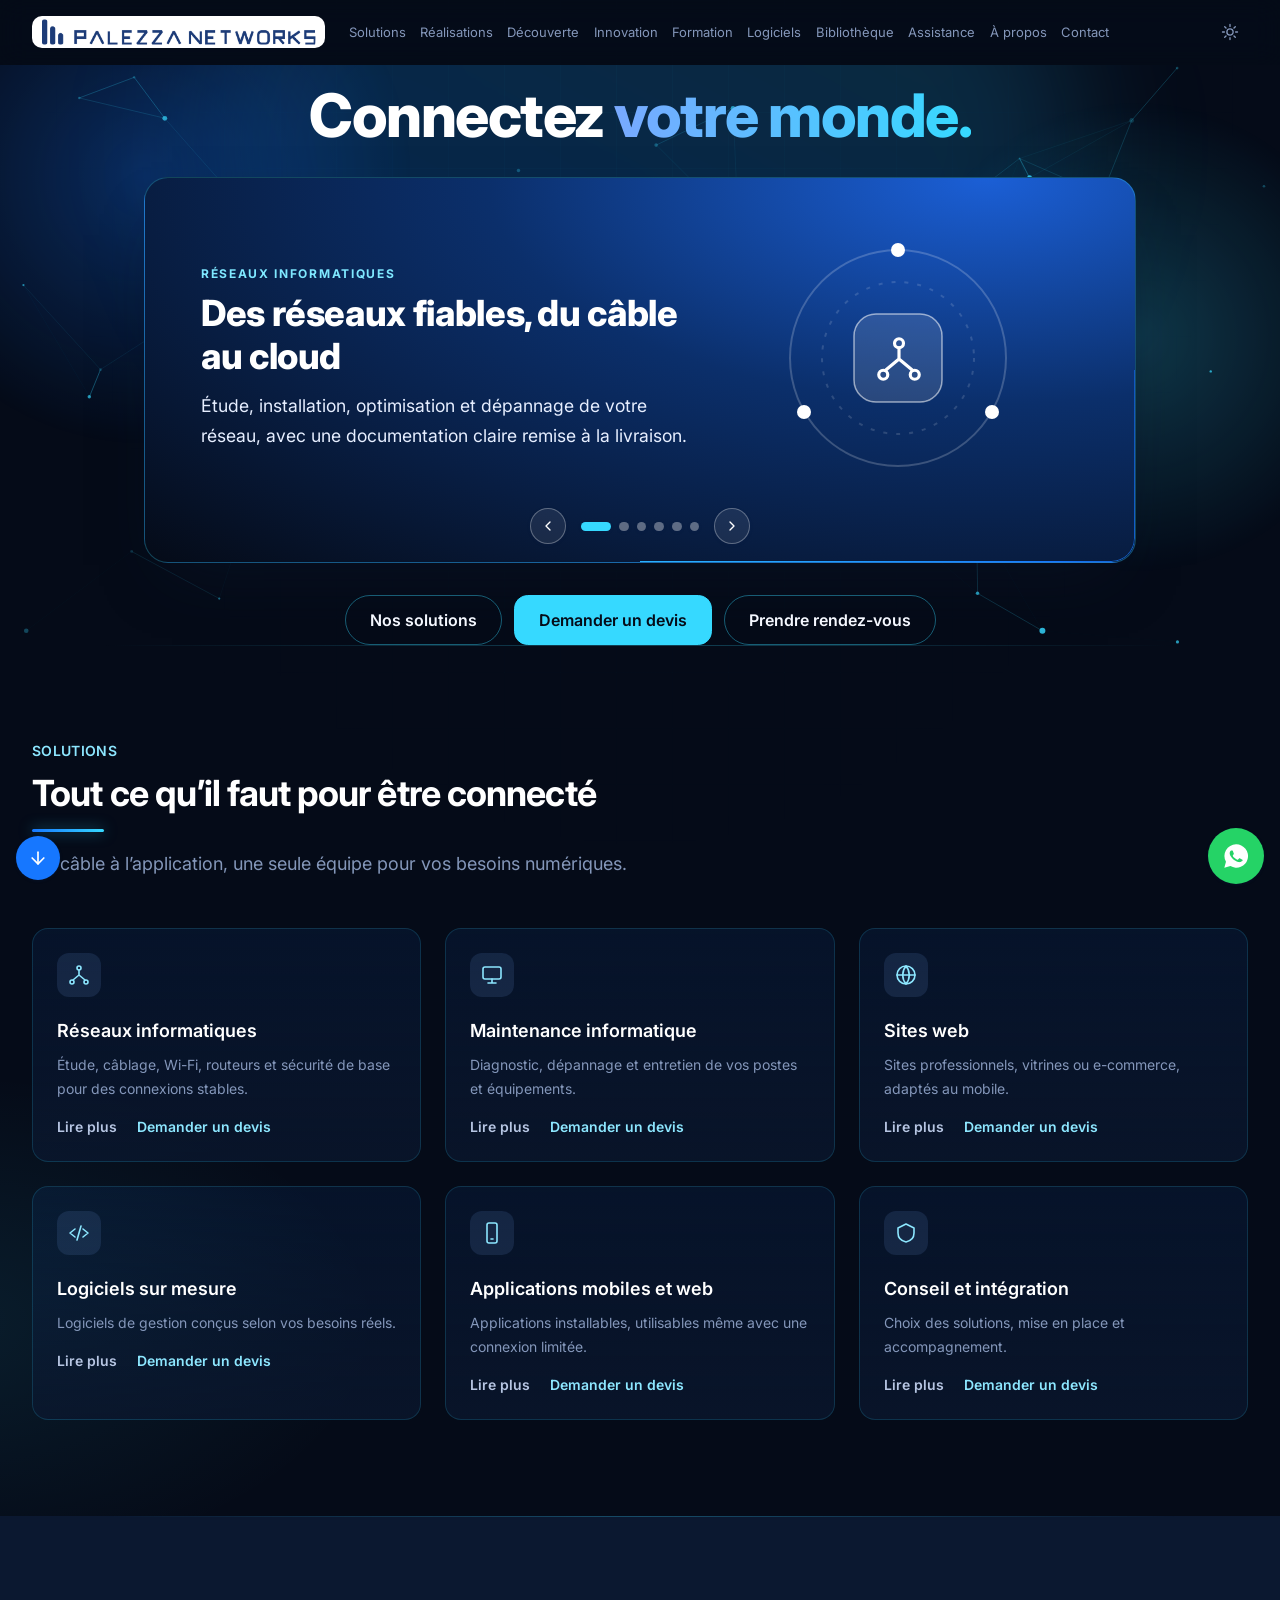
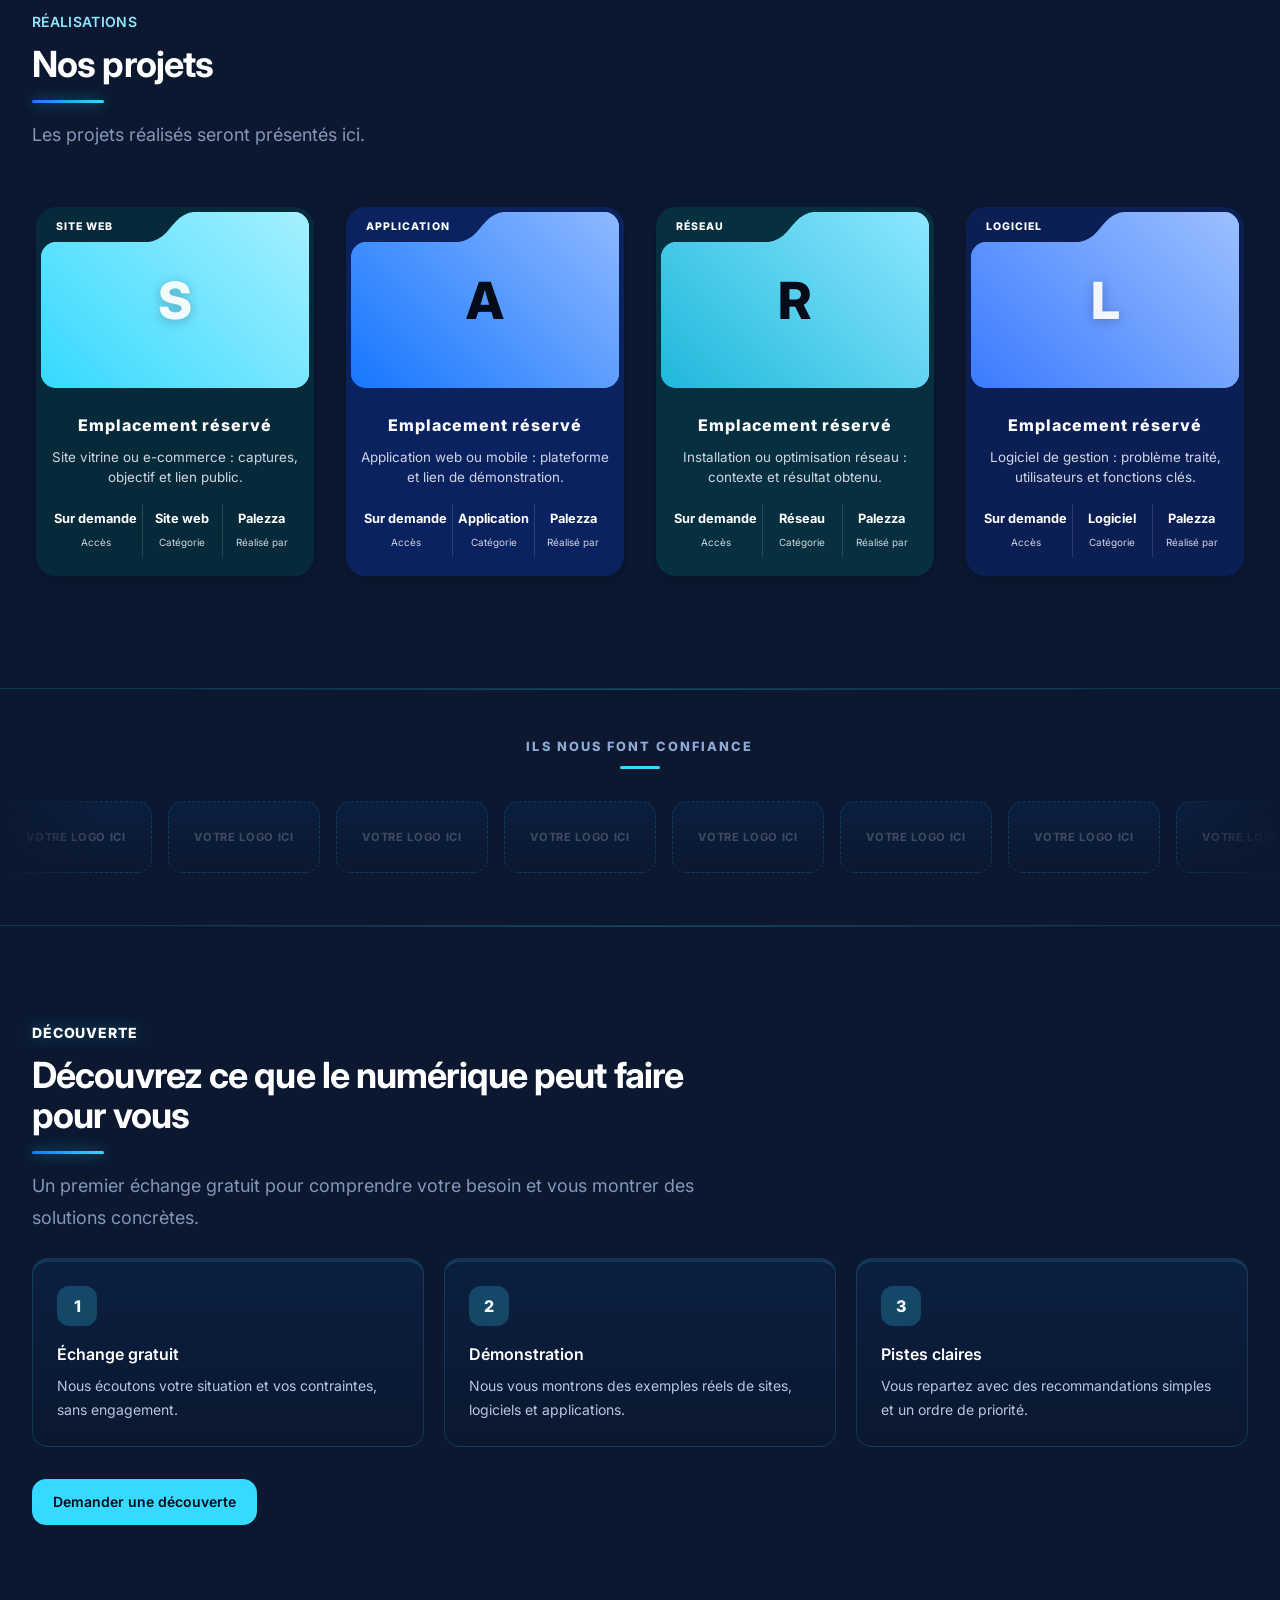
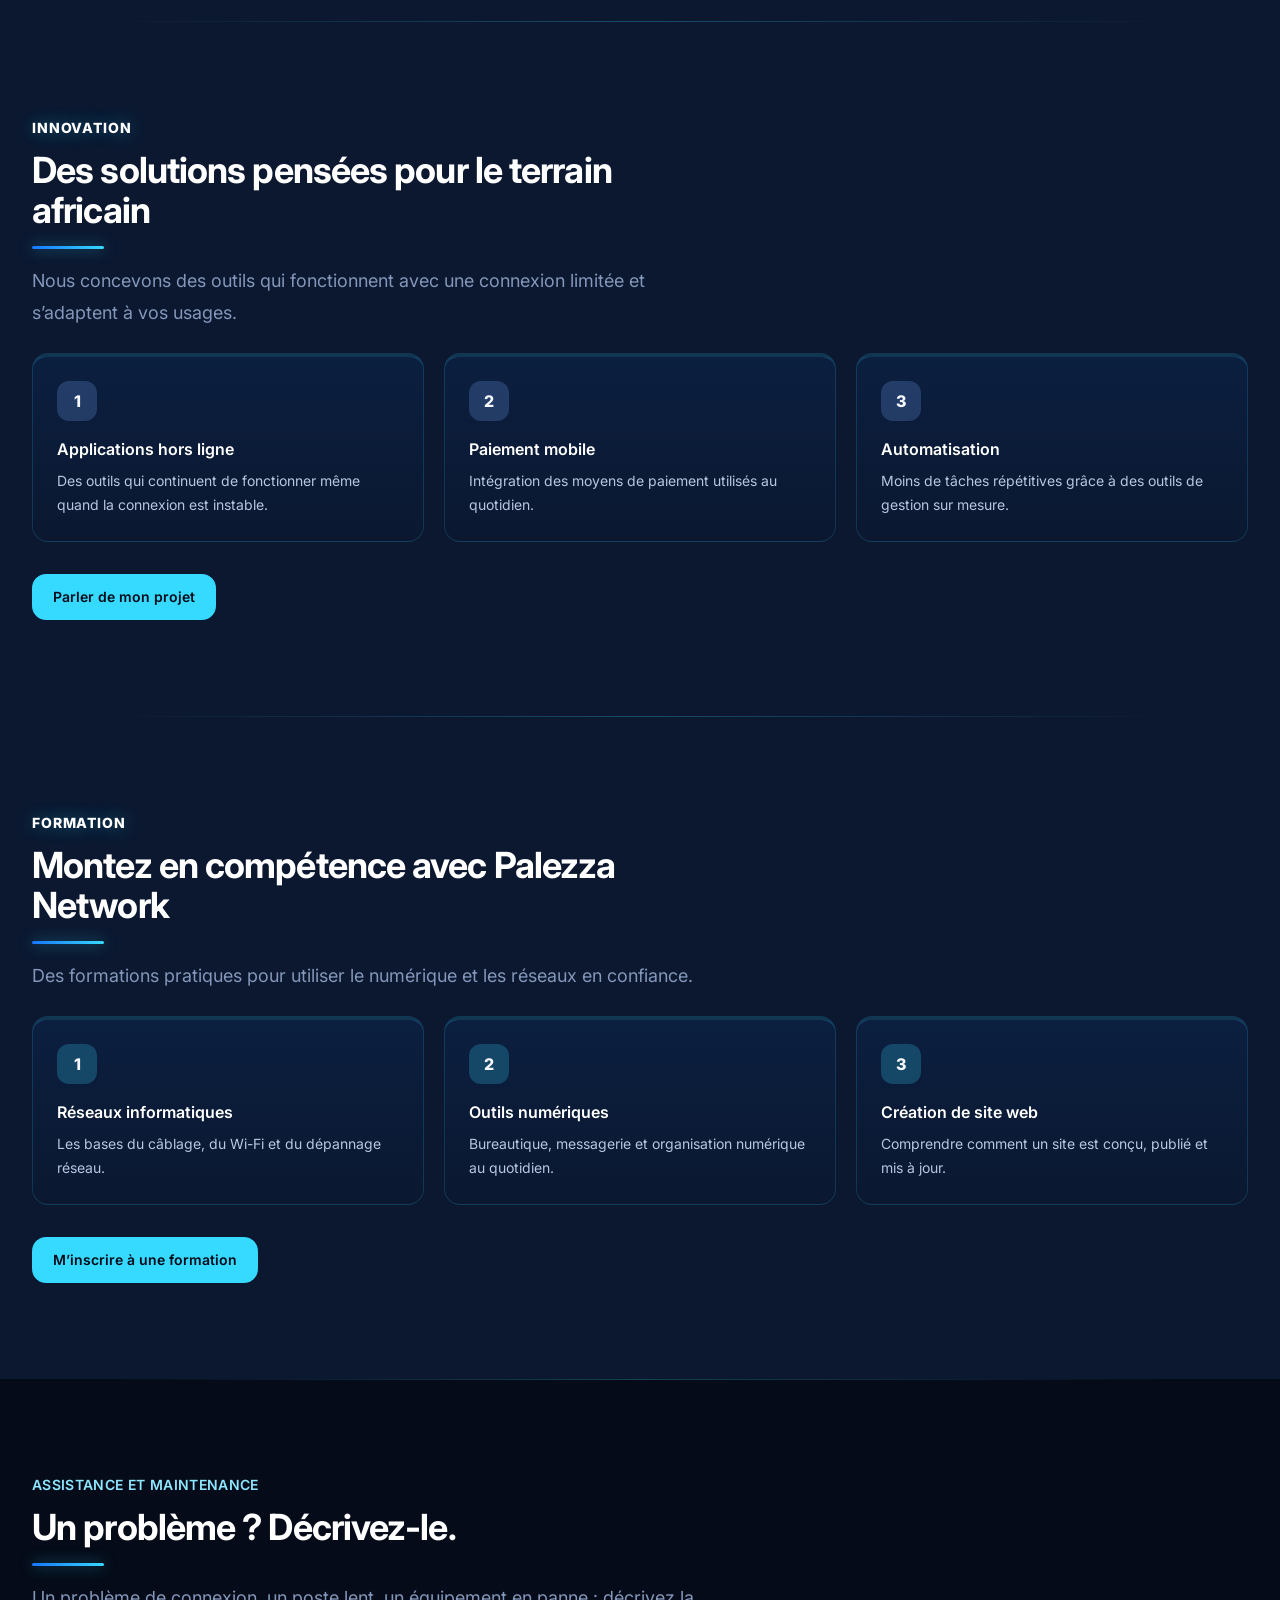
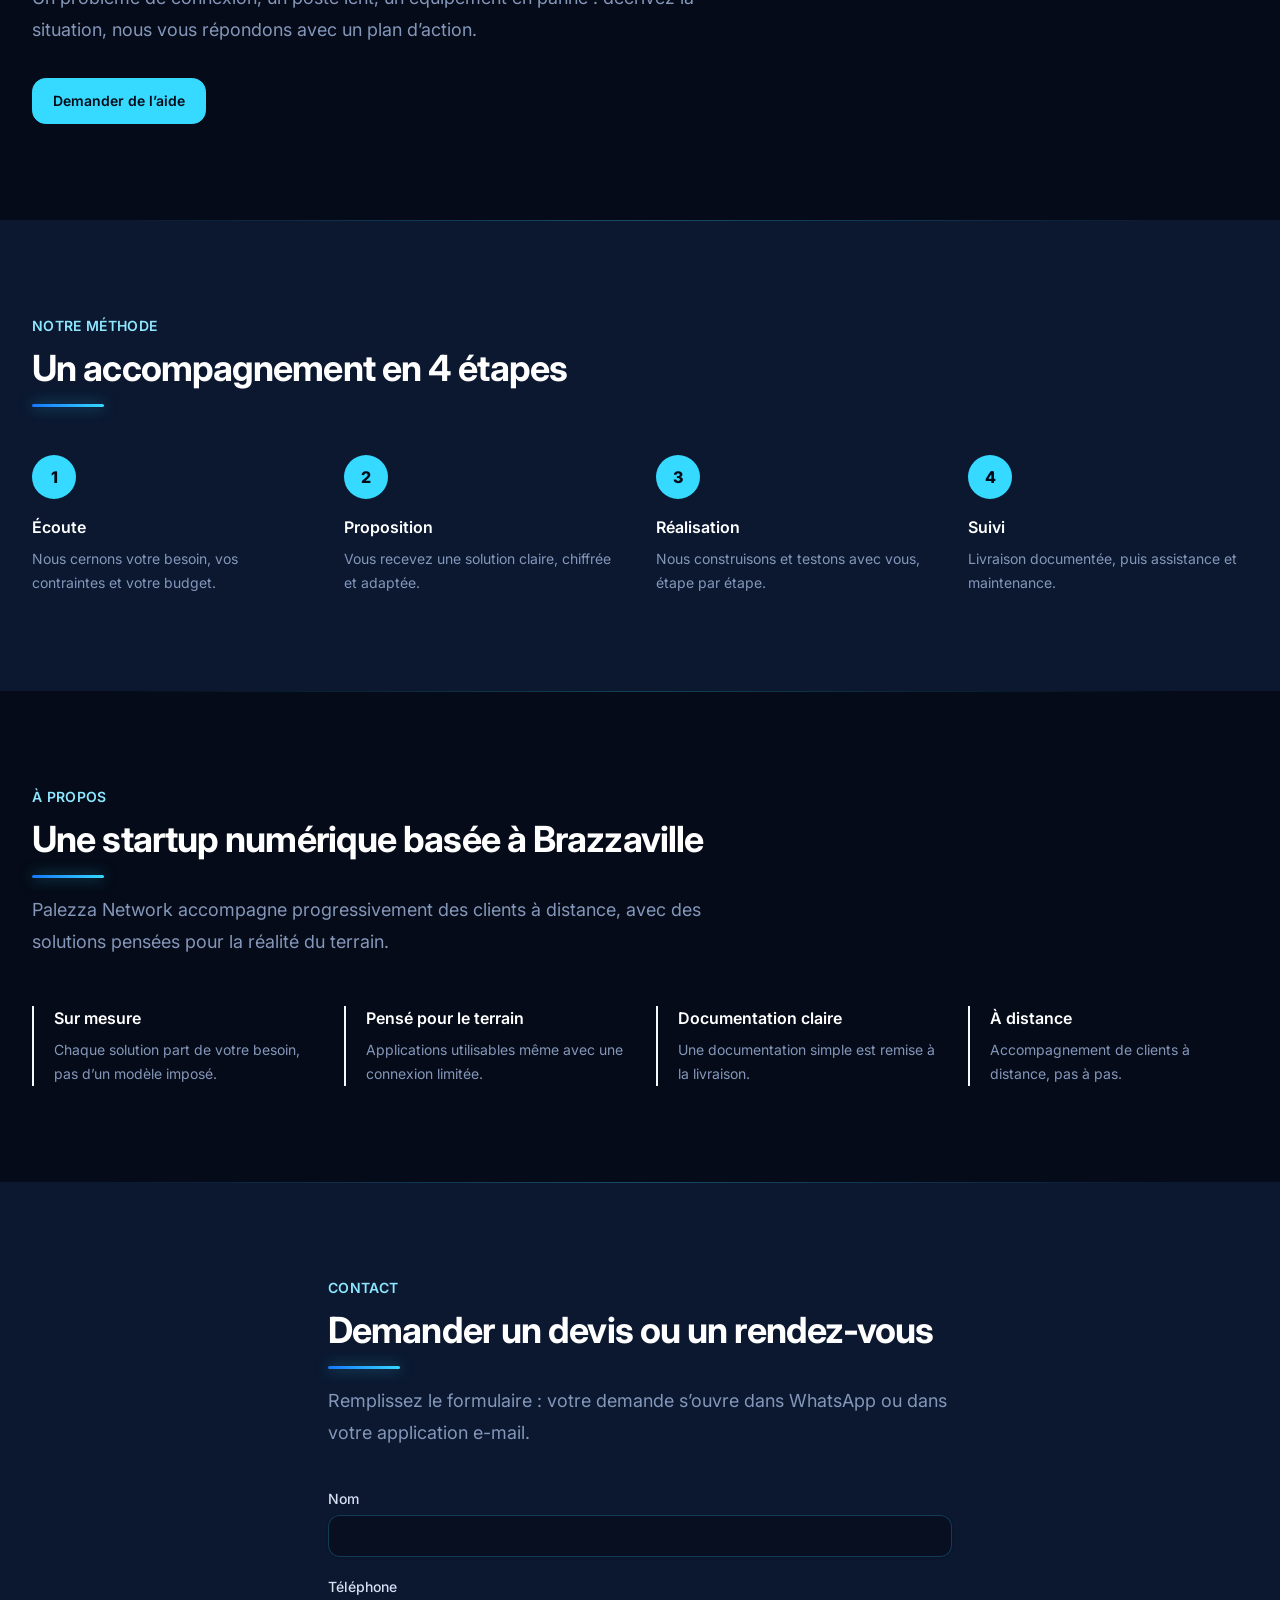
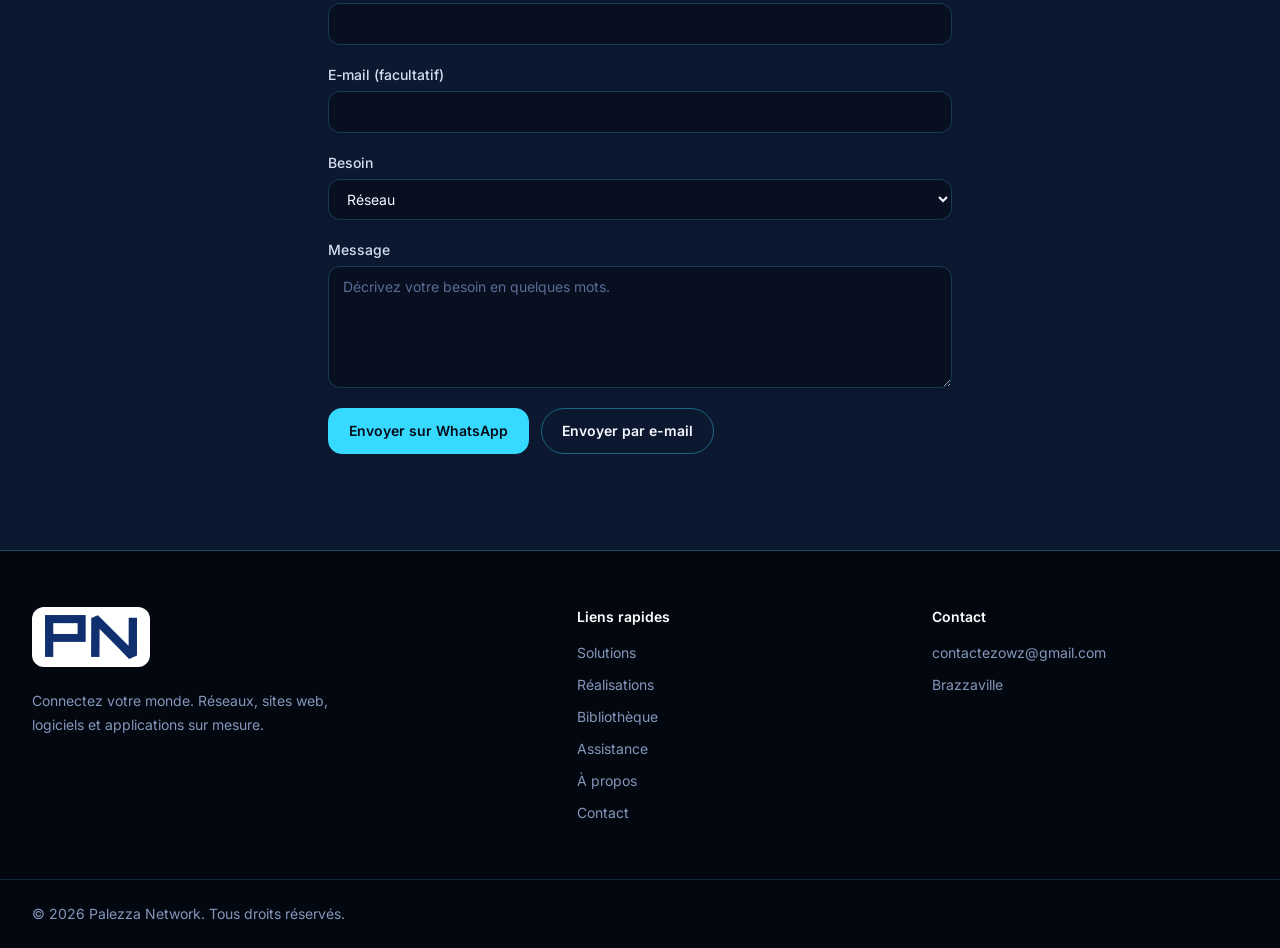
==== commit da63c3a6: "Etape 4 (debut) : animations, reseau anime, profondeur 3D legere, mouvement reduit respecte ; page 4" ====
--- a/public/index.html
+++ b/public/index.html
@@ -26,6 +26,7 @@
   <link rel="stylesheet" href="assets/css/v3.css">
   <link rel="stylesheet" href="assets/css/palette.css">
   <link rel="stylesheet" href="assets/css/v2-futur.css">
+<link rel="stylesheet" href="assets/css/v2-motion.css">
   <script>(function(){var d=document.documentElement;d.classList.add('js');try{var t=localStorage.getItem('theme');if(t==='dark'||!t)d.classList.add('dark');}catch(e){}})();</script>
 </head>
 <body class="bg-white font-sans text-zinc-900 antialiased dark:bg-zinc-950 dark:text-zinc-100">
@@ -103,4 +104,5 @@
 </script><script src="assets/js/config.js"></script><script src="assets/js/defaults.js"></script><script src="assets/js/v3.js"></script><script src="assets/js/site.js"></script>
 <script>(function(){var l=document.getElementById("loader");if(!l)return;var t=Date.now();function h(){setTimeout(function(){l.classList.add("done");setTimeout(function(){l.remove()},550)},Math.max(0,600-(Date.now()-t)))}document.readyState==="complete"?h():addEventListener("load",h);setTimeout(h,5000)})();</script>
 <script>document.addEventListener("click",function(e){var b=e.target.closest("[data-more]");if(!b)return;var p=b.parentNode.previousElementSibling,o=p.hidden;p.hidden=!o;b.setAttribute("aria-expanded",String(o));b.textContent=o?"Réduire":"Lire plus"})</script>
+<script src="assets/js/v2-motion.js" defer></script>
 </body></html>
--- a/public/assets/css/v2-motion.css
+++ b/public/assets/css/v2-motion.css
@@ -0,0 +1,80 @@
+/* PALEZZA NETWORK V2 — couche d'animations (CSS). Aucune bibliothèque externe.
+   Tout est désactivé si le visiteur préfère moins d'animations (voir la fin du fichier). */
+
+/* ---------- Transition douce entre les pages (navigateurs compatibles) ---------- */
+@media (prefers-reduced-motion:no-preference){@view-transition{navigation:auto}}
+
+/* ---------- Barre de progression de lecture ---------- */
+#pn-prog{position:fixed;inset:0 0 auto 0;height:3px;z-index:70;pointer-events:none;transform-origin:0 50%;transform:scaleX(0);
+  background:linear-gradient(90deg,#1677FF,#36D9FF);box-shadow:0 0 12px rgba(54,217,255,.7)}
+
+/* ---------- Arrivée de la page ---------- */
+@keyframes pn-rise{from{opacity:0;transform:translateY(22px) scale(.985);filter:blur(6px)}to{opacity:1;transform:none;filter:none}}
+@keyframes pn-drop{from{opacity:0;transform:translateY(-14px)}to{opacity:1;transform:none}}
+html.mo #site-header{animation:pn-drop .7s cubic-bezier(.2,.7,.2,1) both}
+html.mo section.isolate h1{animation:pn-rise .9s .15s cubic-bezier(.2,.7,.2,1) both}
+html.mo section.isolate .board{animation:pn-rise 1s .35s cubic-bezier(.2,.7,.2,1) both}
+html.mo section.isolate .btn{animation:pn-rise .8s .6s cubic-bezier(.2,.7,.2,1) both}
+html.mo section.isolate .btn:nth-child(2){animation-delay:.72s}html.mo section.isolate .btn:nth-child(3){animation-delay:.84s}
+
+/* ---------- Fond animé de l'en-tête de page : réseau + aurore ---------- */
+.pn-net{position:absolute;inset:0;width:100%;height:100%;z-index:-1;pointer-events:none}
+.pn-aurora{position:absolute;inset:0;z-index:-2;pointer-events:none;overflow:hidden}
+.pn-aurora i{position:absolute;border-radius:50%;opacity:.55;will-change:transform}
+.pn-aurora i:nth-child(1){width:34rem;height:34rem;left:-8rem;top:-10rem;background:radial-gradient(circle,rgba(22,119,255,.55),transparent 70%);animation:pn-f1 16s ease-in-out infinite alternate}
+.pn-aurora i:nth-child(2){width:30rem;height:30rem;right:-6rem;top:2rem;background:radial-gradient(circle,rgba(54,217,255,.40),transparent 70%);animation:pn-f2 19s ease-in-out infinite alternate}
+html:not(.dark) .pn-aurora i{opacity:.28}
+@keyframes pn-f1{to{transform:translate(9rem,5rem) scale(1.18)}}
+@keyframes pn-f2{to{transform:translate(-8rem,6rem) scale(.9)}}
+
+/* ---------- Panneau d'affichage : liseré lumineux qui tourne + profondeur ---------- */
+@keyframes pn-rot{from{transform:translate(-50%,-50%) rotate(0)}to{transform:translate(-50%,-50%) rotate(360deg)}}
+.board{transform-style:preserve-3d;will-change:transform}
+/* liseré : un dégradé conique qui tourne (transformation seule = fluide, même sur téléphone d'entrée de gamme) */
+.pn-glow{position:absolute;inset:0;border-radius:inherit;padding:1.5px;pointer-events:none;z-index:6;overflow:hidden;
+  -webkit-mask:linear-gradient(#000 0 0) content-box,linear-gradient(#000 0 0);-webkit-mask-composite:xor;mask:linear-gradient(#000 0 0) content-box exclude,linear-gradient(#000 0 0)}
+.pn-glow::before{content:"";position:absolute;left:50%;top:50%;width:140%;aspect-ratio:1;will-change:transform;
+  background:conic-gradient(transparent 0 62%,#36D9FF 80%,#1677FF 92%,transparent);animation:pn-rot 7s linear infinite}
+
+/* ---------- Apparition au défilement (renforce l'existant) ---------- */
+html.mo .reveal{opacity:0;transform:translateY(34px) scale(.96);filter:blur(5px);
+  transition:opacity .8s cubic-bezier(.2,.7,.2,1),transform .8s cubic-bezier(.2,.7,.2,1),filter .8s,border-color .25s,box-shadow .25s}
+html.mo .reveal.is-visible{opacity:1;transform:none;filter:none;transition-delay:var(--d,0s)}
+html.mo .pn-rv{opacity:0;transform:translateY(26px);transition:opacity .8s cubic-bezier(.2,.7,.2,1),transform .8s cubic-bezier(.2,.7,.2,1)}
+html.mo .pn-rv.pn-in{opacity:1;transform:none}
+/* trait lumineux qui se déploie sous les titres de rubrique */
+.pn-rv>h2::after{content:"";display:block;height:3px;width:0;margin-top:1rem;border-radius:3px;background:linear-gradient(90deg,#1677FF,#36D9FF);box-shadow:0 0 14px rgba(54,217,255,.55);transition:width 1s .25s cubic-bezier(.2,.7,.2,1)}
+.pn-rv.pn-in>h2::after,html:not(.mo) .pn-rv>h2::after{width:4.5rem}
+
+/* ---------- Cartes : halo qui suit le doigt ou la souris, légère profondeur ---------- */
+.card,.ucard,.app-card,.sec-card{--mx:-60%;--my:-60%}
+.dark .card,.dark .app-card,.dark .sec-card{
+  background:radial-gradient(16rem 12rem at var(--mx) var(--my),rgba(54,217,255,.18),transparent 65%),linear-gradient(180deg,rgba(22,119,255,.08),rgba(11,24,48,.72))}
+html:not(.dark) .card,html:not(.dark) .app-card{background-image:radial-gradient(16rem 12rem at var(--mx) var(--my),rgba(22,119,255,.10),transparent 65%)}
+.card:hover,.app-card:hover,html.mo .card.reveal.is-visible:hover{transform:translateY(-4px)}
+.card>div:first-child.grid{transition:box-shadow .3s,transform .3s}
+.dark .card:hover>div:first-child.grid{box-shadow:0 0 22px rgba(54,217,255,.45);transform:scale(1.06)}
+
+/* ---------- Boutons : lueur au survol, onde au toucher ---------- */
+.btn{position:relative;overflow:hidden;-webkit-tap-highlight-color:transparent}
+.btn-primary:hover{box-shadow:0 0 0 1px rgba(54,217,255,.55),0 12px 32px -10px rgba(22,119,255,.85)}
+.pn-ripple{position:absolute;border-radius:50%;pointer-events:none;background:rgba(255,255,255,.45);transform:scale(0);animation:pn-rip .6s ease-out forwards}
+@keyframes pn-rip{to{transform:scale(1);opacity:0}}
+
+/* ---------- Menu : rubrique en cours de lecture ---------- */
+#site-header nav a.is-active{color:#fff;background:linear-gradient(180deg,rgba(22,119,255,.35),rgba(22,119,255,.12));box-shadow:inset 0 0 0 1px rgba(54,217,255,.35)}
+html:not(.dark) #site-header nav a.is-active{color:#0B1830;background:rgba(22,119,255,.12);box-shadow:inset 0 0 0 1px rgba(22,119,255,.35)}
+
+/* ---------- Séparateur lumineux entre les rubriques ---------- */
+main section+section{position:relative}
+main section+section::before{content:"";position:absolute;left:8%;right:8%;top:0;height:1px;pointer-events:none;
+  background:linear-gradient(90deg,transparent,rgba(54,217,255,.45),transparent);opacity:.6}
+
+/* ---------- Visiteurs qui préfèrent moins d'animations : tout est immobile et visible ---------- */
+@media (prefers-reduced-motion:reduce){
+  .pn-aurora i,.pn-glow,#site-header,section.isolate h1,section.isolate .board,section.isolate .btn{animation:none!important}
+  .reveal,.pn-rv{opacity:1!important;transform:none!important;filter:none!important;transition:none!important}
+  .pn-rv>h2::after{width:4.5rem;transition:none}
+  .card:hover,.app-card:hover{transform:none}
+  #pn-prog{display:none}
+}
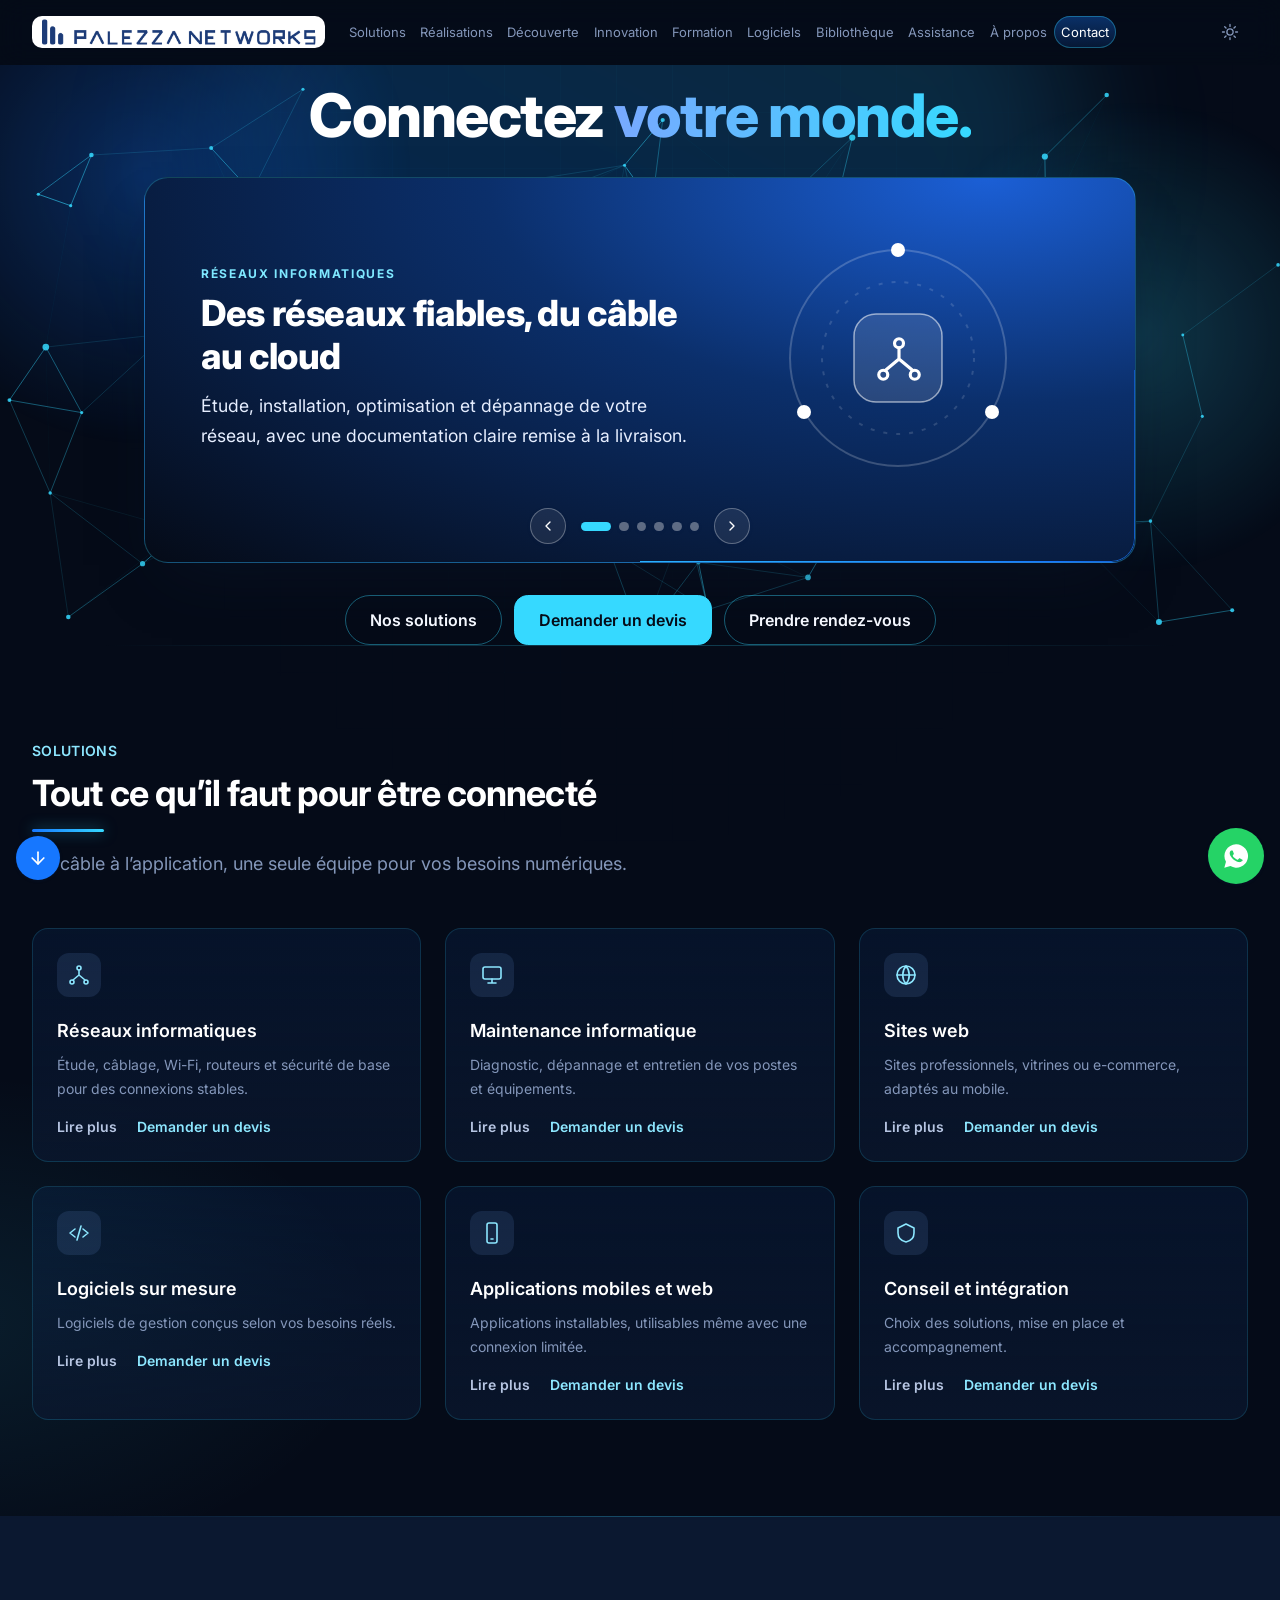
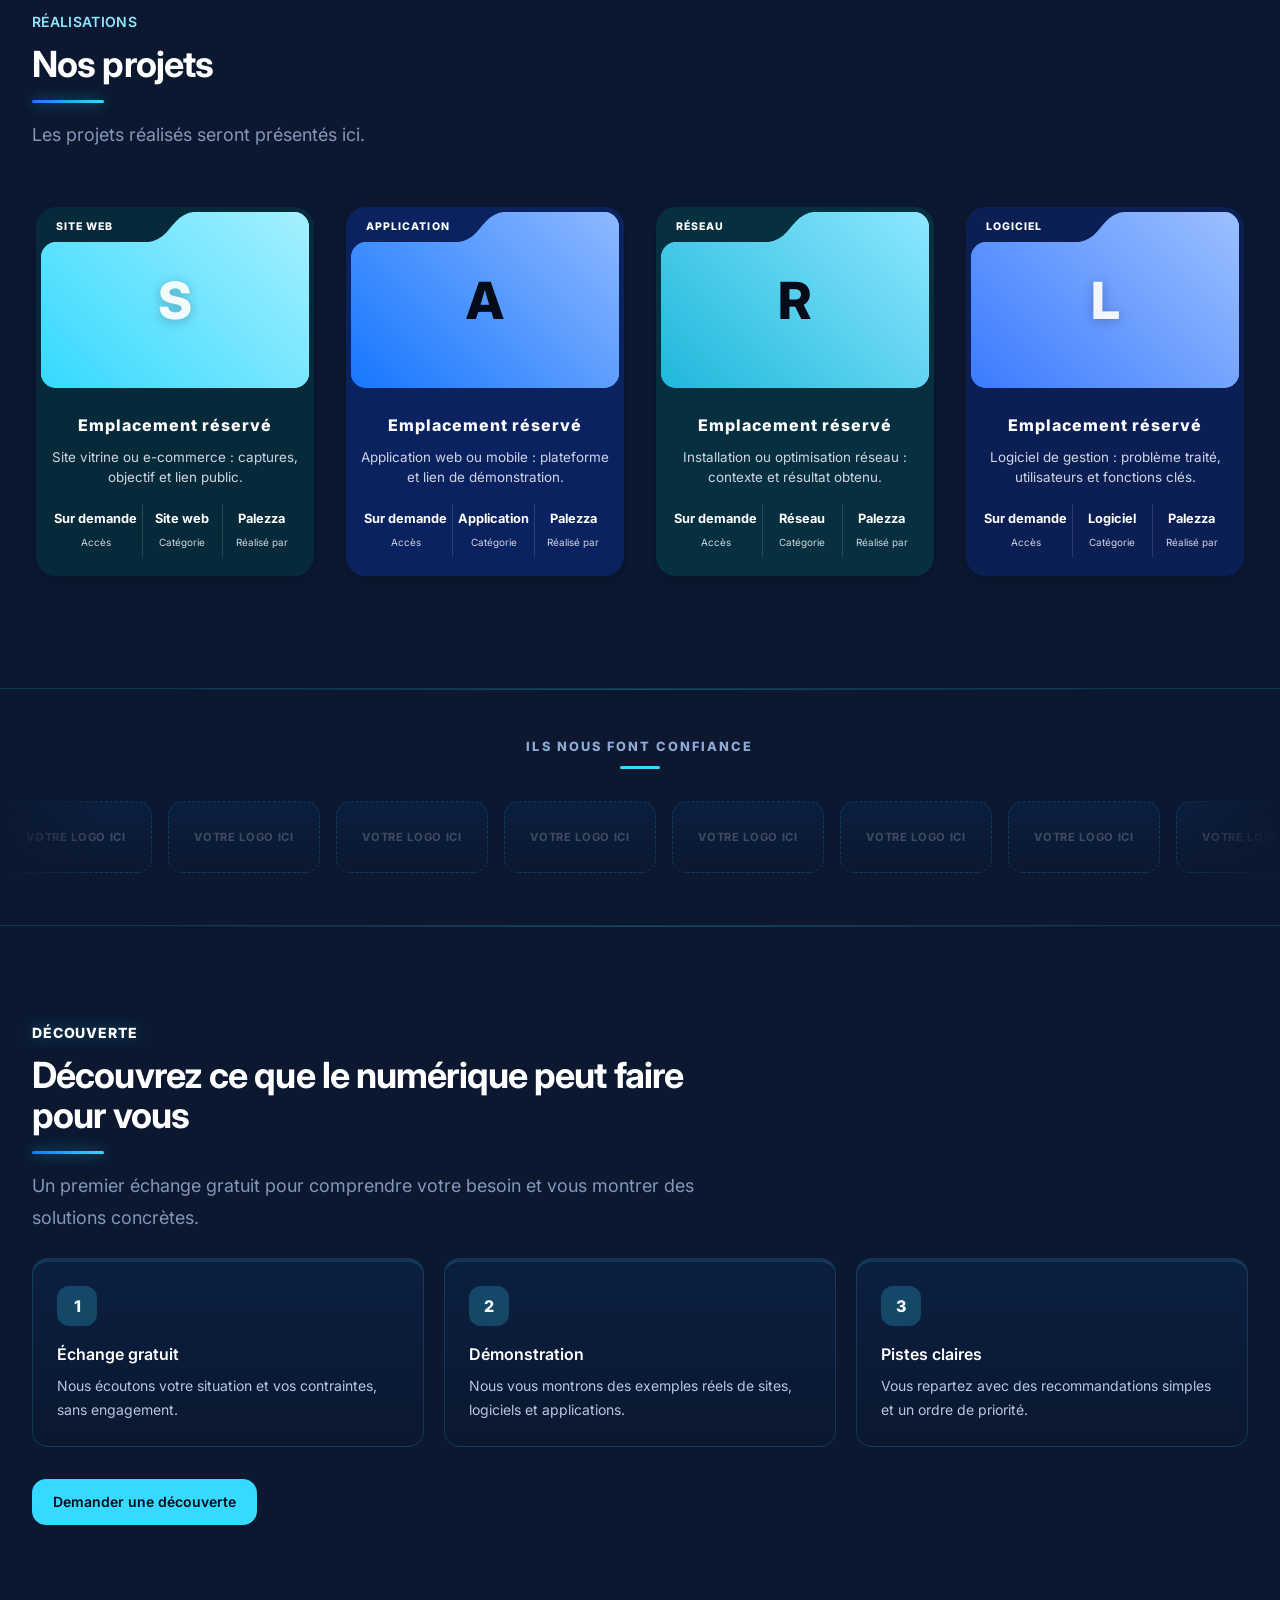
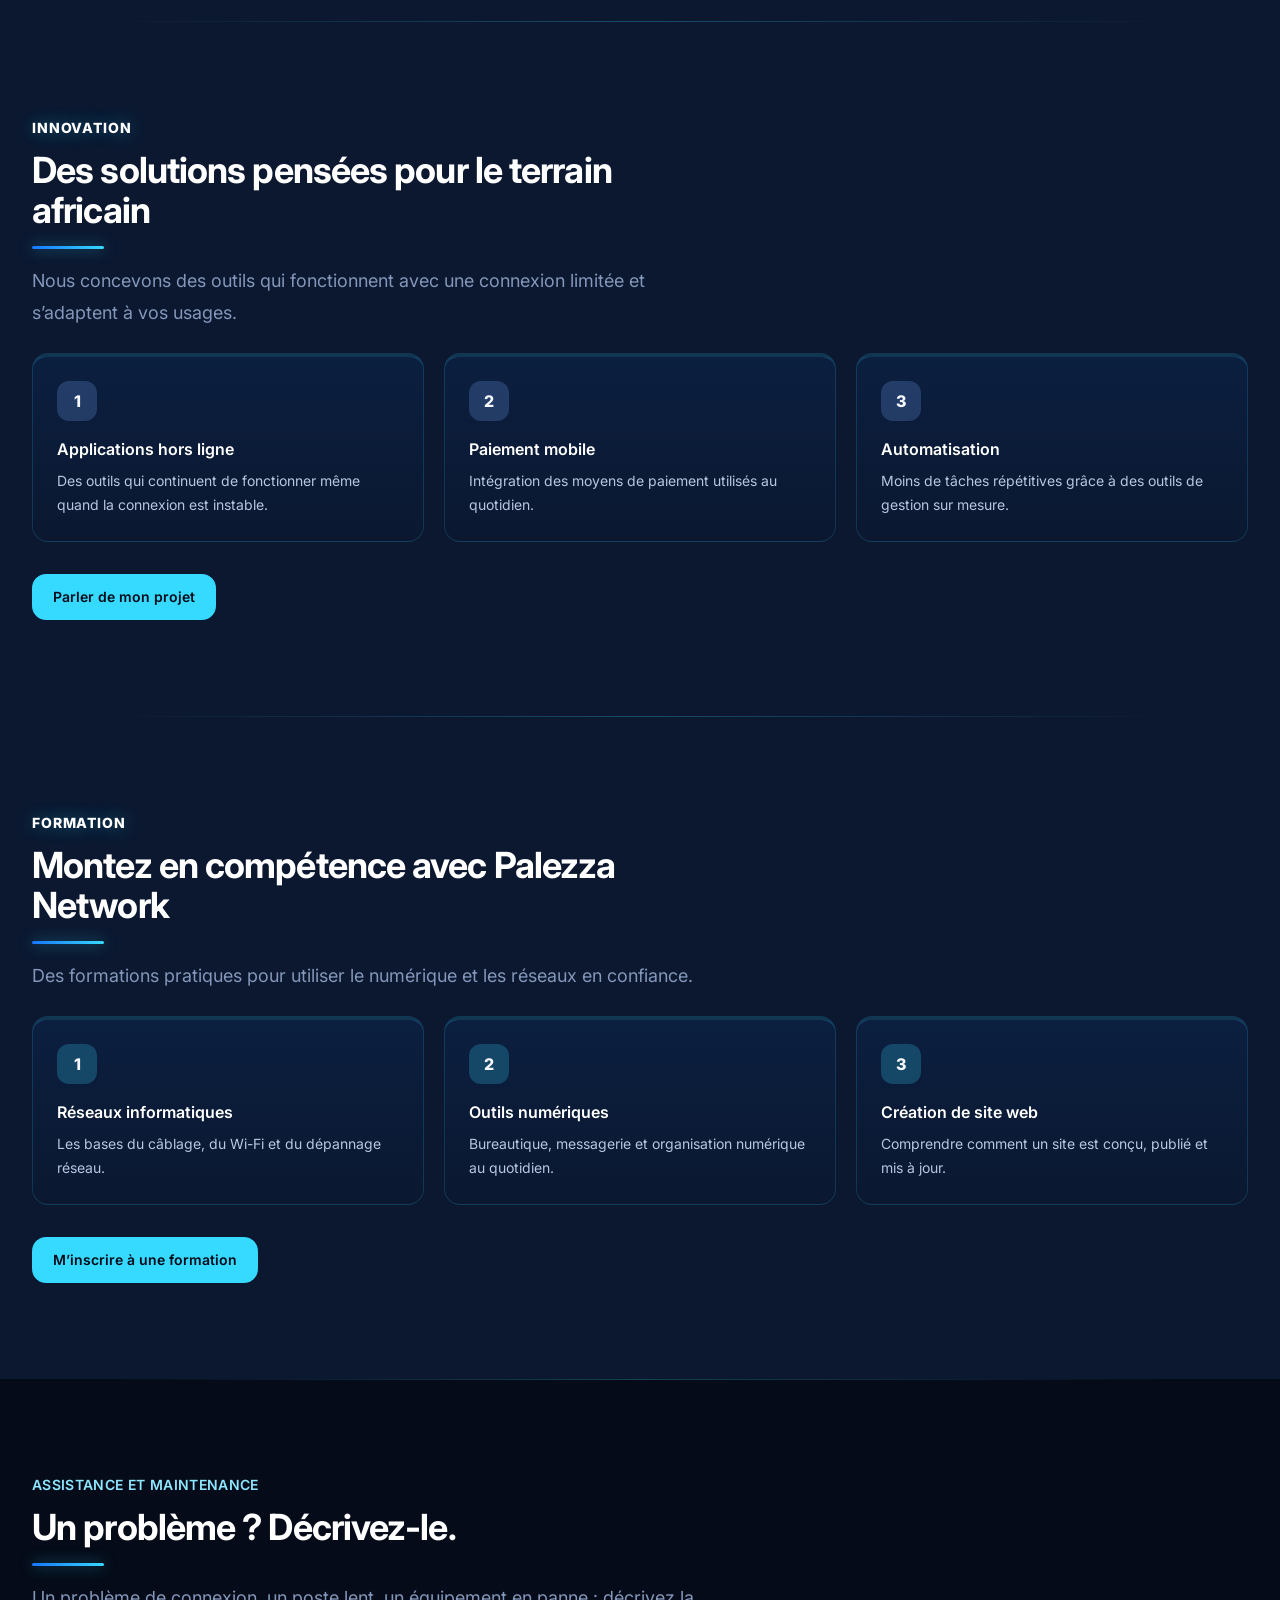
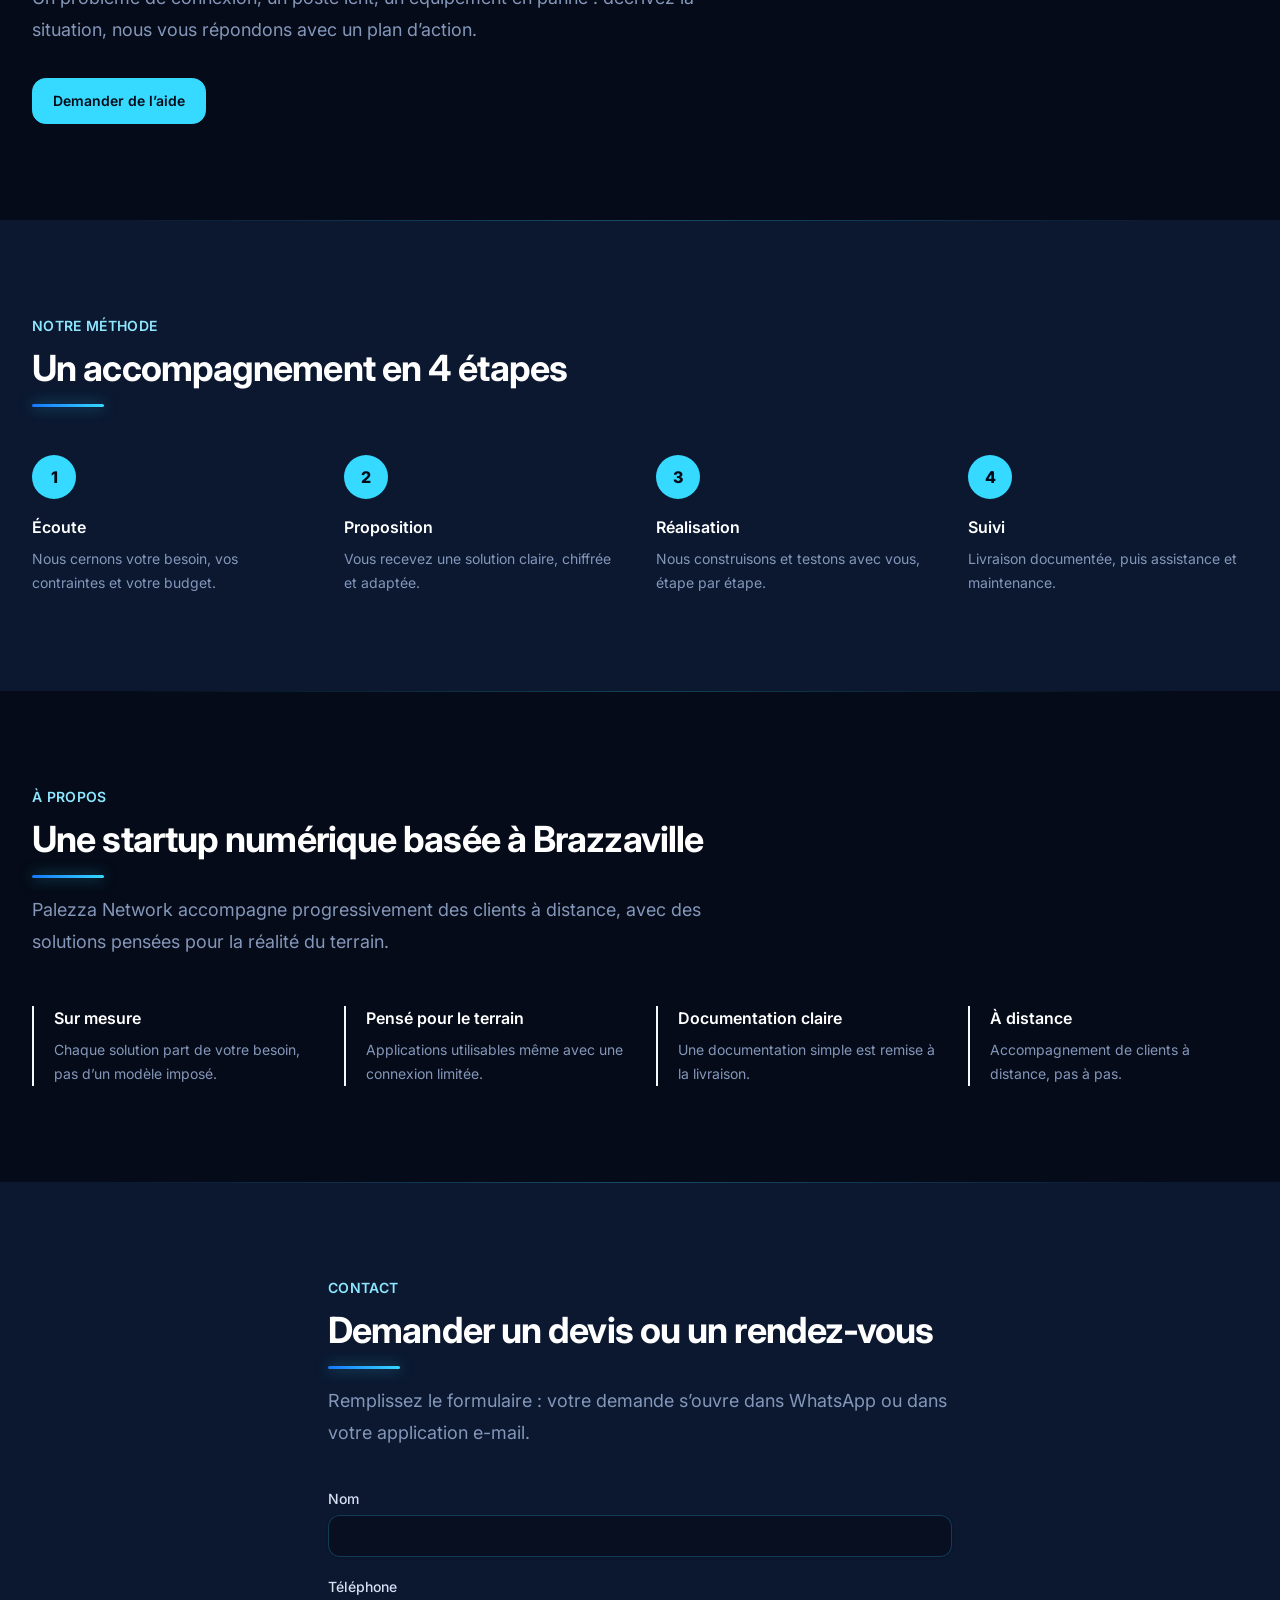
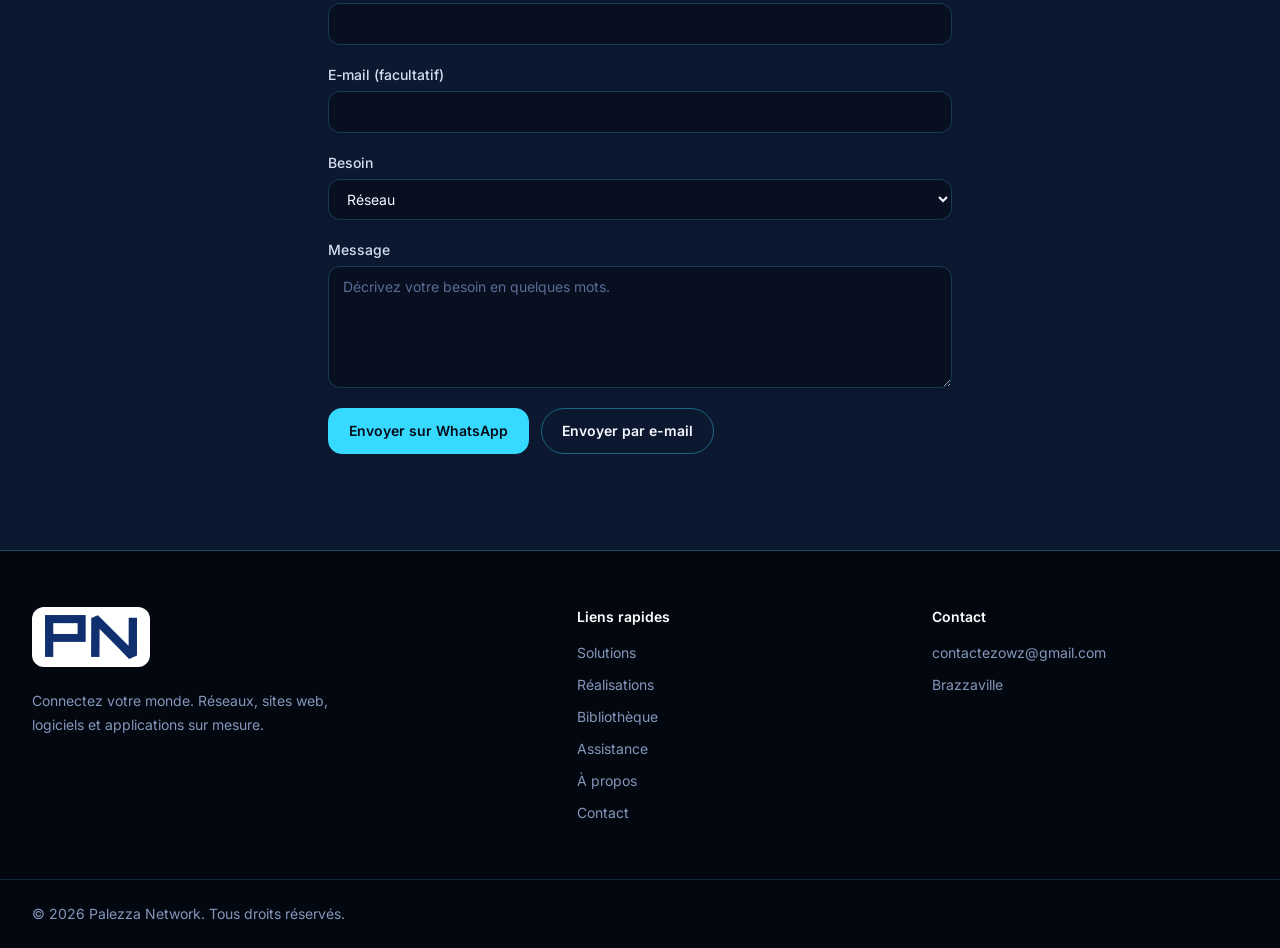
==== commit cb2a876b: "V2 : animations (reseau anime, apparition au defilement, profondeur 3D, progression), page 404 corri" ====
--- a/public/index.html
+++ b/public/index.html
@@ -2,6 +2,7 @@
 <html lang="fr">
 <head>
   <meta charset="utf-8">
+  <meta name="pn-version" content="2.1-20261120">
   <meta name="viewport" content="width=device-width, initial-scale=1">
   <title>Palezza Network — Réseaux, sites web et applications sur mesure</title>
   <meta name="description" content="Palezza Network conçoit des réseaux informatiques, sites web, logiciels et applications sur mesure à Brazzaville.">
@@ -21,12 +22,12 @@
   <link rel="preconnect" href="https://fonts.googleapis.com">
   <link rel="preconnect" href="https://fonts.gstatic.com" crossorigin>
   <link rel="stylesheet" href="https://fonts.googleapis.com/css2?family=Inter:wght@400;500;600;700;800&amp;display=swap">
-  <link rel="stylesheet" href="assets/css/style.css">
-  <link rel="stylesheet" href="assets/css/extra.css">
-  <link rel="stylesheet" href="assets/css/v3.css">
-  <link rel="stylesheet" href="assets/css/palette.css">
-  <link rel="stylesheet" href="assets/css/v2-futur.css">
-<link rel="stylesheet" href="assets/css/v2-motion.css">
+  <link rel="stylesheet" href="assets/css/style.css?v=20261120">
+  <link rel="stylesheet" href="assets/css/extra.css?v=20261120">
+  <link rel="stylesheet" href="assets/css/v3.css?v=20261120">
+  <link rel="stylesheet" href="assets/css/palette.css?v=20261120">
+  <link rel="stylesheet" href="assets/css/v2-futur.css?v=20261120">
+<link rel="stylesheet" href="assets/css/v2-motion.css?v=20261120">
   <script>(function(){var d=document.documentElement;d.classList.add('js');try{var t=localStorage.getItem('theme');if(t==='dark'||!t)d.classList.add('dark');}catch(e){}})();</script>
 </head>
 <body class="bg-white font-sans text-zinc-900 antialiased dark:bg-zinc-950 dark:text-zinc-100">
@@ -74,7 +75,7 @@
 <div class="max-w-xs"><a href="index.html#top" aria-label="Palezza Networks, accueil" class="inline-block"><img src="assets/img/logo-pn.png" alt="Palezza Networks" class="logo-pn" width="300" height="165"></a><p class="mt-4 text-sm leading-6 text-zinc-600 dark:text-zinc-400">Connectez votre monde. Réseaux, sites web, logiciels et applications sur mesure.</p></div>
 <div><h2 class="text-sm font-semibold text-zinc-950 dark:text-white">Liens rapides</h2><ul class="mt-4 space-y-3 text-sm"><li><a href="index.html#solutions" class="text-zinc-600 hover:text-zinc-950 dark:text-zinc-400 dark:hover:text-white">Solutions</a></li><li><a href="index.html#realisations" class="text-zinc-600 hover:text-zinc-950 dark:text-zinc-400 dark:hover:text-white">Réalisations</a></li><li><a href="bibliotheque.html" class="text-zinc-600 hover:text-zinc-950 dark:text-zinc-400 dark:hover:text-white">Bibliothèque</a></li><li><a href="index.html#assistance" class="text-zinc-600 hover:text-zinc-950 dark:text-zinc-400 dark:hover:text-white">Assistance</a></li><li><a href="index.html#apropos" class="text-zinc-600 hover:text-zinc-950 dark:text-zinc-400 dark:hover:text-white">À propos</a></li><li><a href="index.html#contact" class="text-zinc-600 hover:text-zinc-950 dark:text-zinc-400 dark:hover:text-white">Contact</a></li></ul></div>
 <div><h2 class="text-sm font-semibold text-zinc-950 dark:text-white">Contact</h2><ul class="mt-4 space-y-3 text-sm text-zinc-600 dark:text-zinc-400"><li id="fmail"></li><li>Brazzaville</li></ul></div></div>
-<div class="border-t border-zinc-200 dark:border-white/10"><div class="mx-auto max-w-7xl px-5 sm:px-6 lg:px-8 py-6 text-sm text-zinc-500 dark:text-zinc-400"><p>&copy; <span data-year>2026</span> Palezza Network. Tous droits réservés.</p></div></div></footer><script src="assets/js/main.js"></script>
+<div class="border-t border-zinc-200 dark:border-white/10"><div class="mx-auto max-w-7xl px-5 sm:px-6 lg:px-8 py-6 text-sm text-zinc-500 dark:text-zinc-400"><p>&copy; <span data-year>2026</span> Palezza Network. Tous droits réservés.</p></div></div></footer><script src="assets/js/main.js?v=20261120"></script>
 <script>
 /* À configurer : numéro WhatsApp (indicatif sans +, sans espaces) et e-mail. Exemple : whatsapp:"242XXXXXXXXX" */
 var CFG={whatsapp:"",email:"contactezowz@gmail.com"};
@@ -101,8 +102,8 @@
 [].forEach.call(bd.querySelectorAll(".board-arrow"),function(a){a.onclick=function(){go(ci+parseInt(a.dataset.dir,10))}});
 bd.addEventListener("pointerenter",function(){clearTimeout(tm);bar.style.animationPlayState="paused"});bd.addEventListener("pointerleave",function(){go(ci)});go(0)}
 })();
-</script><script src="assets/js/config.js"></script><script src="assets/js/defaults.js"></script><script src="assets/js/v3.js"></script><script src="assets/js/site.js"></script>
+</script><script src="assets/js/config.js?v=20261120"></script><script src="assets/js/defaults.js?v=20261120"></script><script src="assets/js/v3.js?v=20261120"></script><script src="assets/js/site.js?v=20261120"></script>
 <script>(function(){var l=document.getElementById("loader");if(!l)return;var t=Date.now();function h(){setTimeout(function(){l.classList.add("done");setTimeout(function(){l.remove()},550)},Math.max(0,600-(Date.now()-t)))}document.readyState==="complete"?h():addEventListener("load",h);setTimeout(h,5000)})();</script>
 <script>document.addEventListener("click",function(e){var b=e.target.closest("[data-more]");if(!b)return;var p=b.parentNode.previousElementSibling,o=p.hidden;p.hidden=!o;b.setAttribute("aria-expanded",String(o));b.textContent=o?"Réduire":"Lire plus"})</script>
-<script src="assets/js/v2-motion.js" defer></script>
+<script src="assets/js/v2-motion.js?v=20261120" defer></script>
 </body></html>
